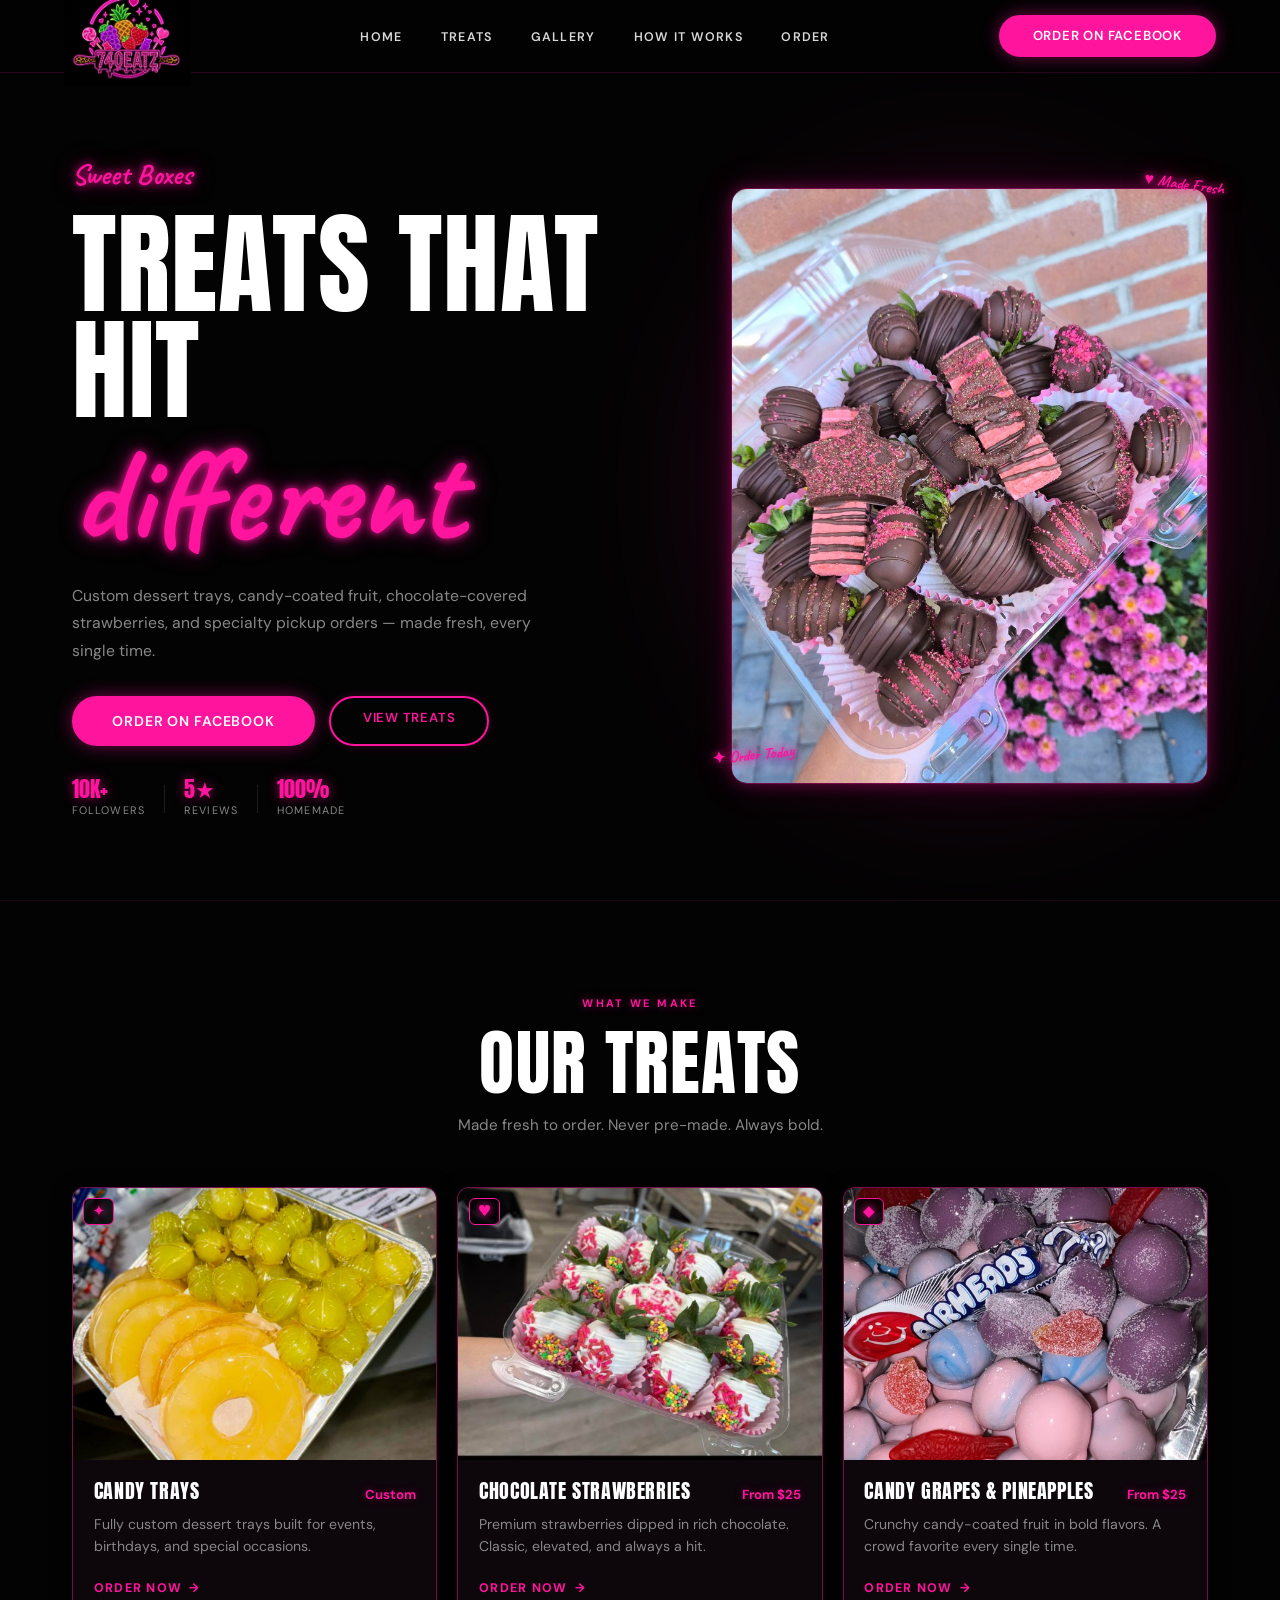
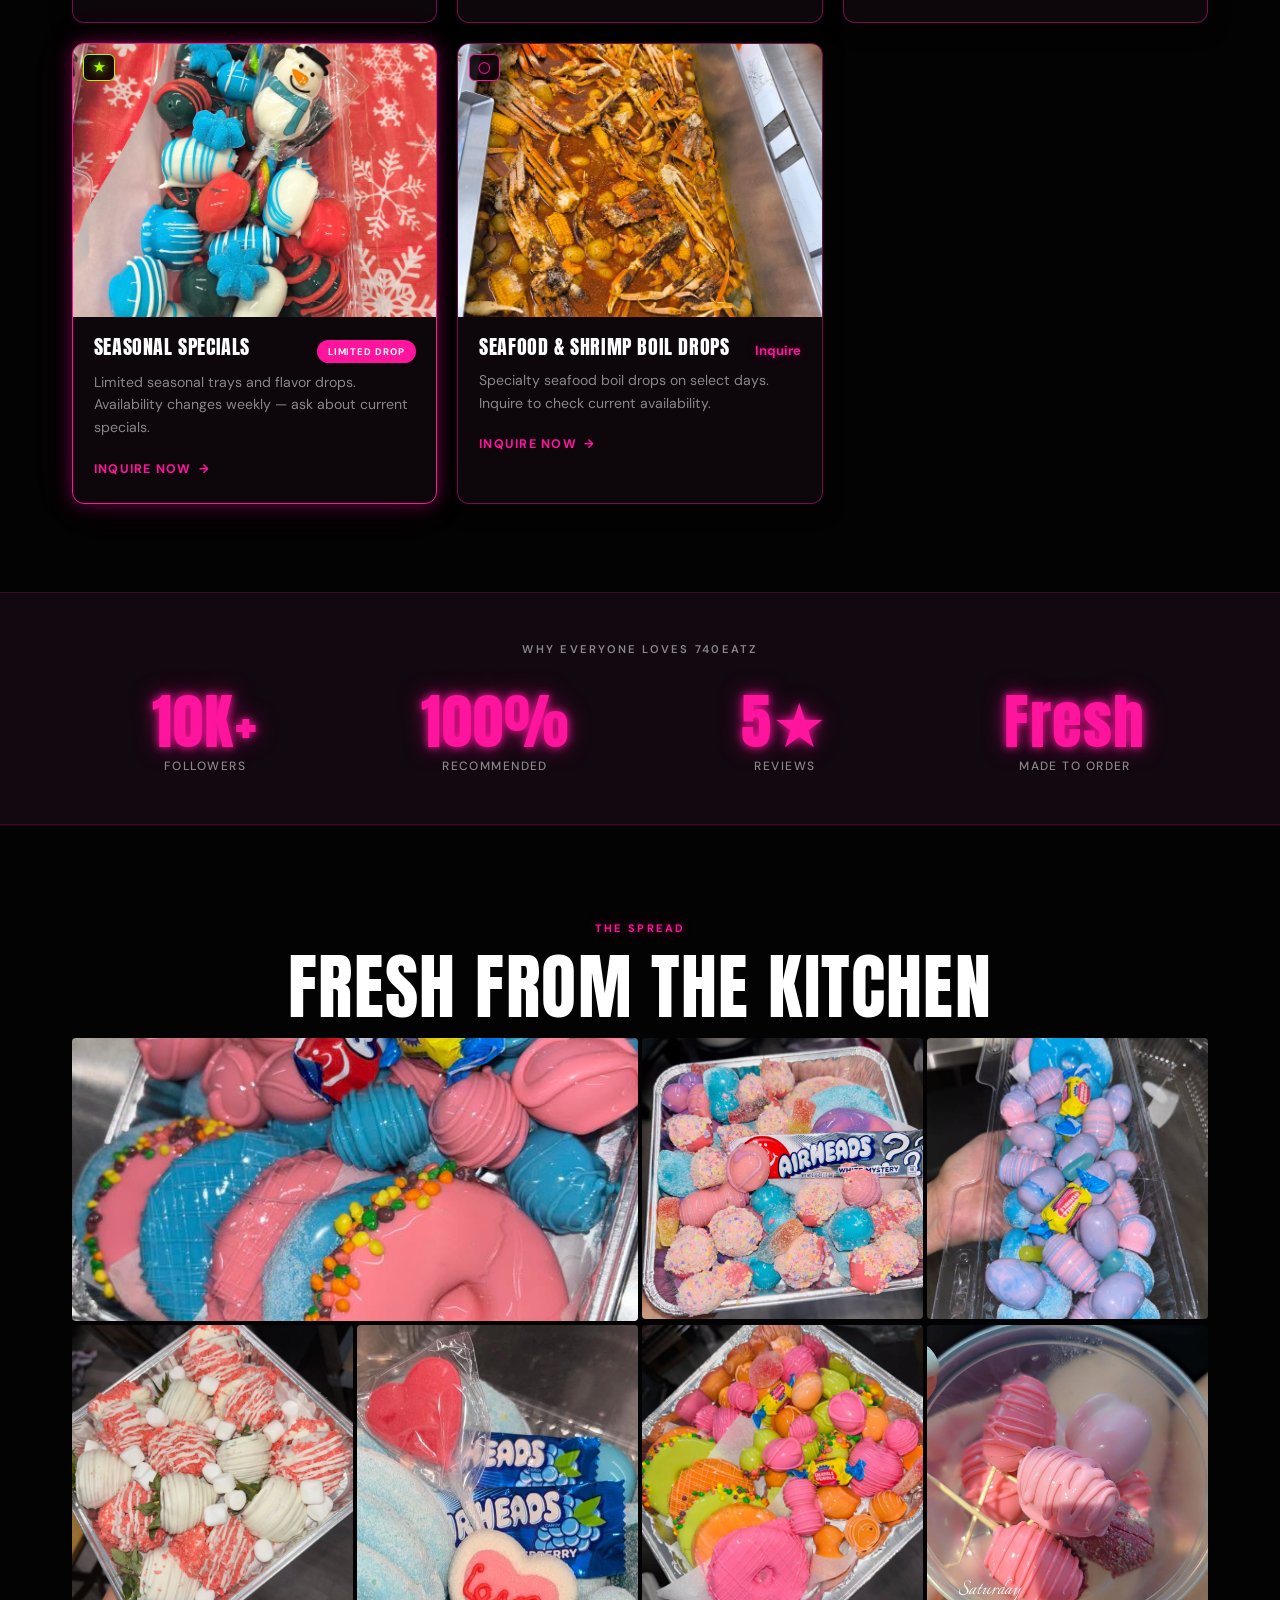
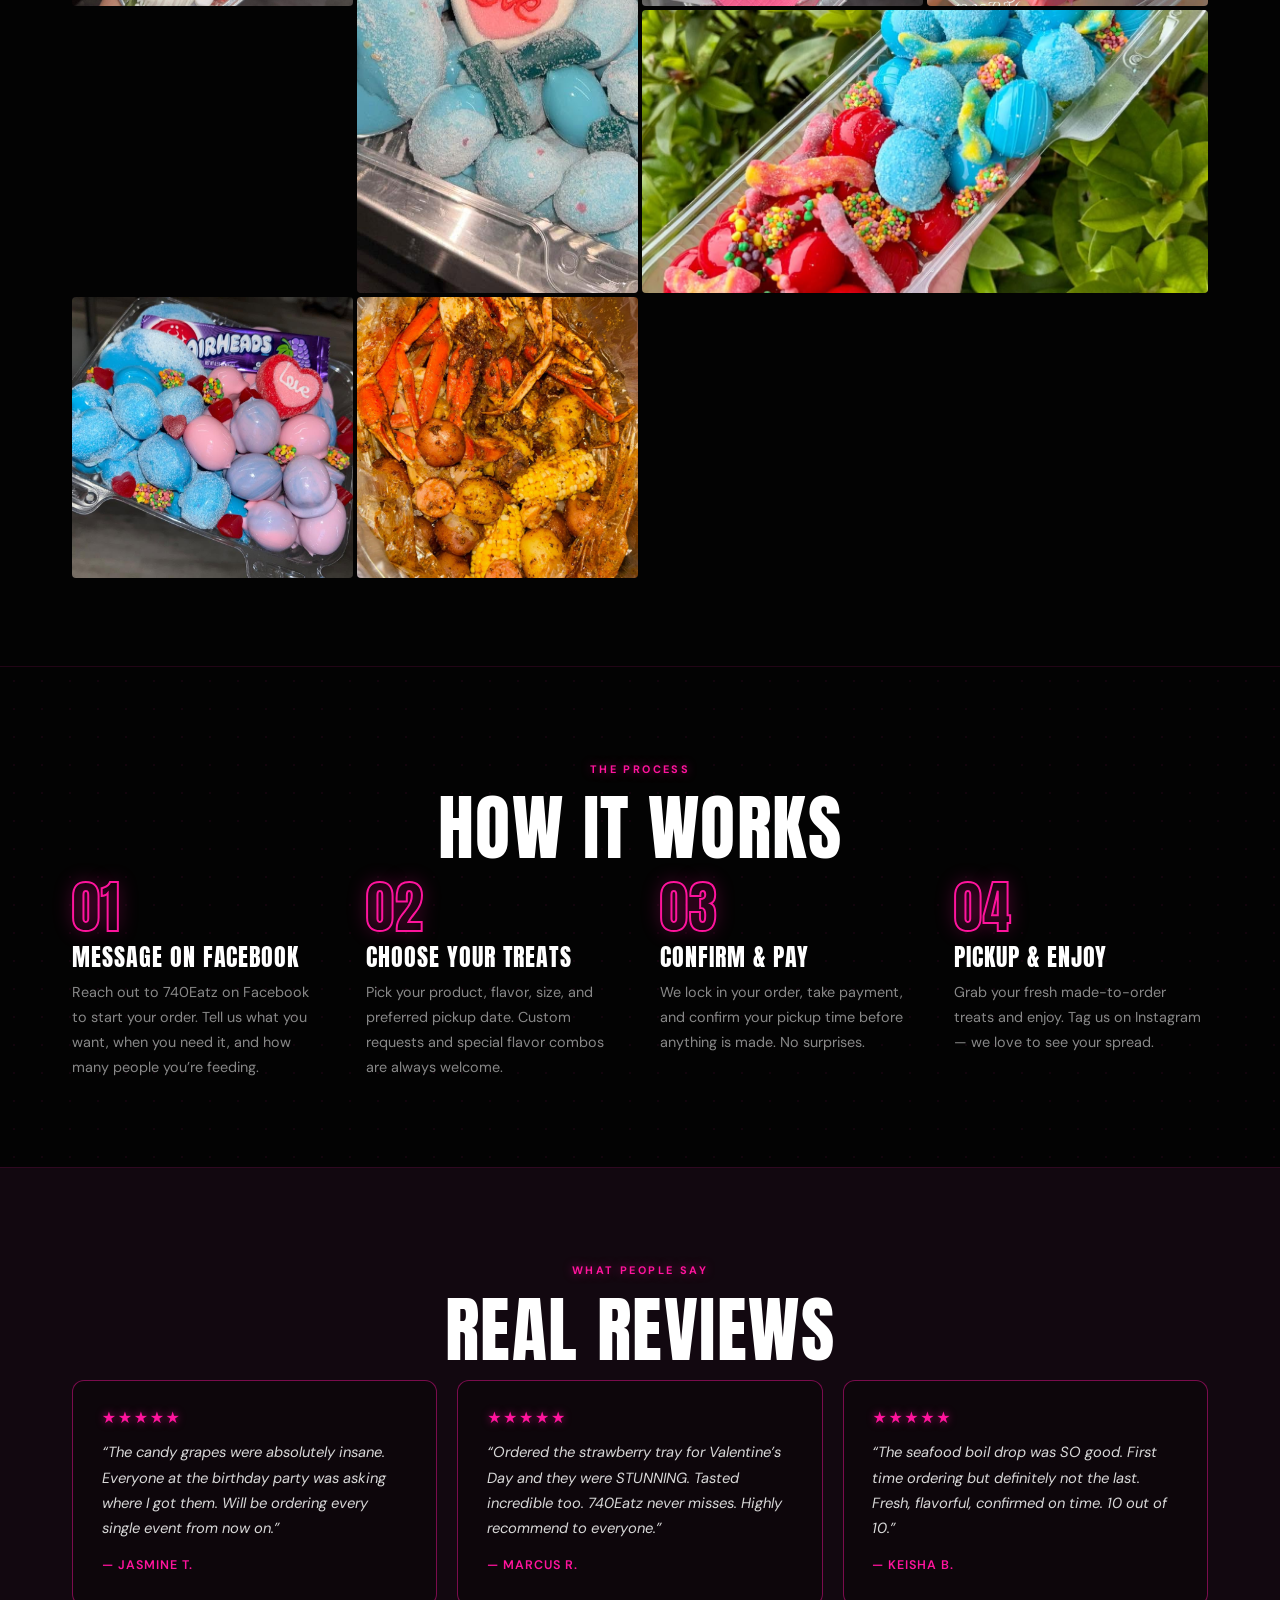
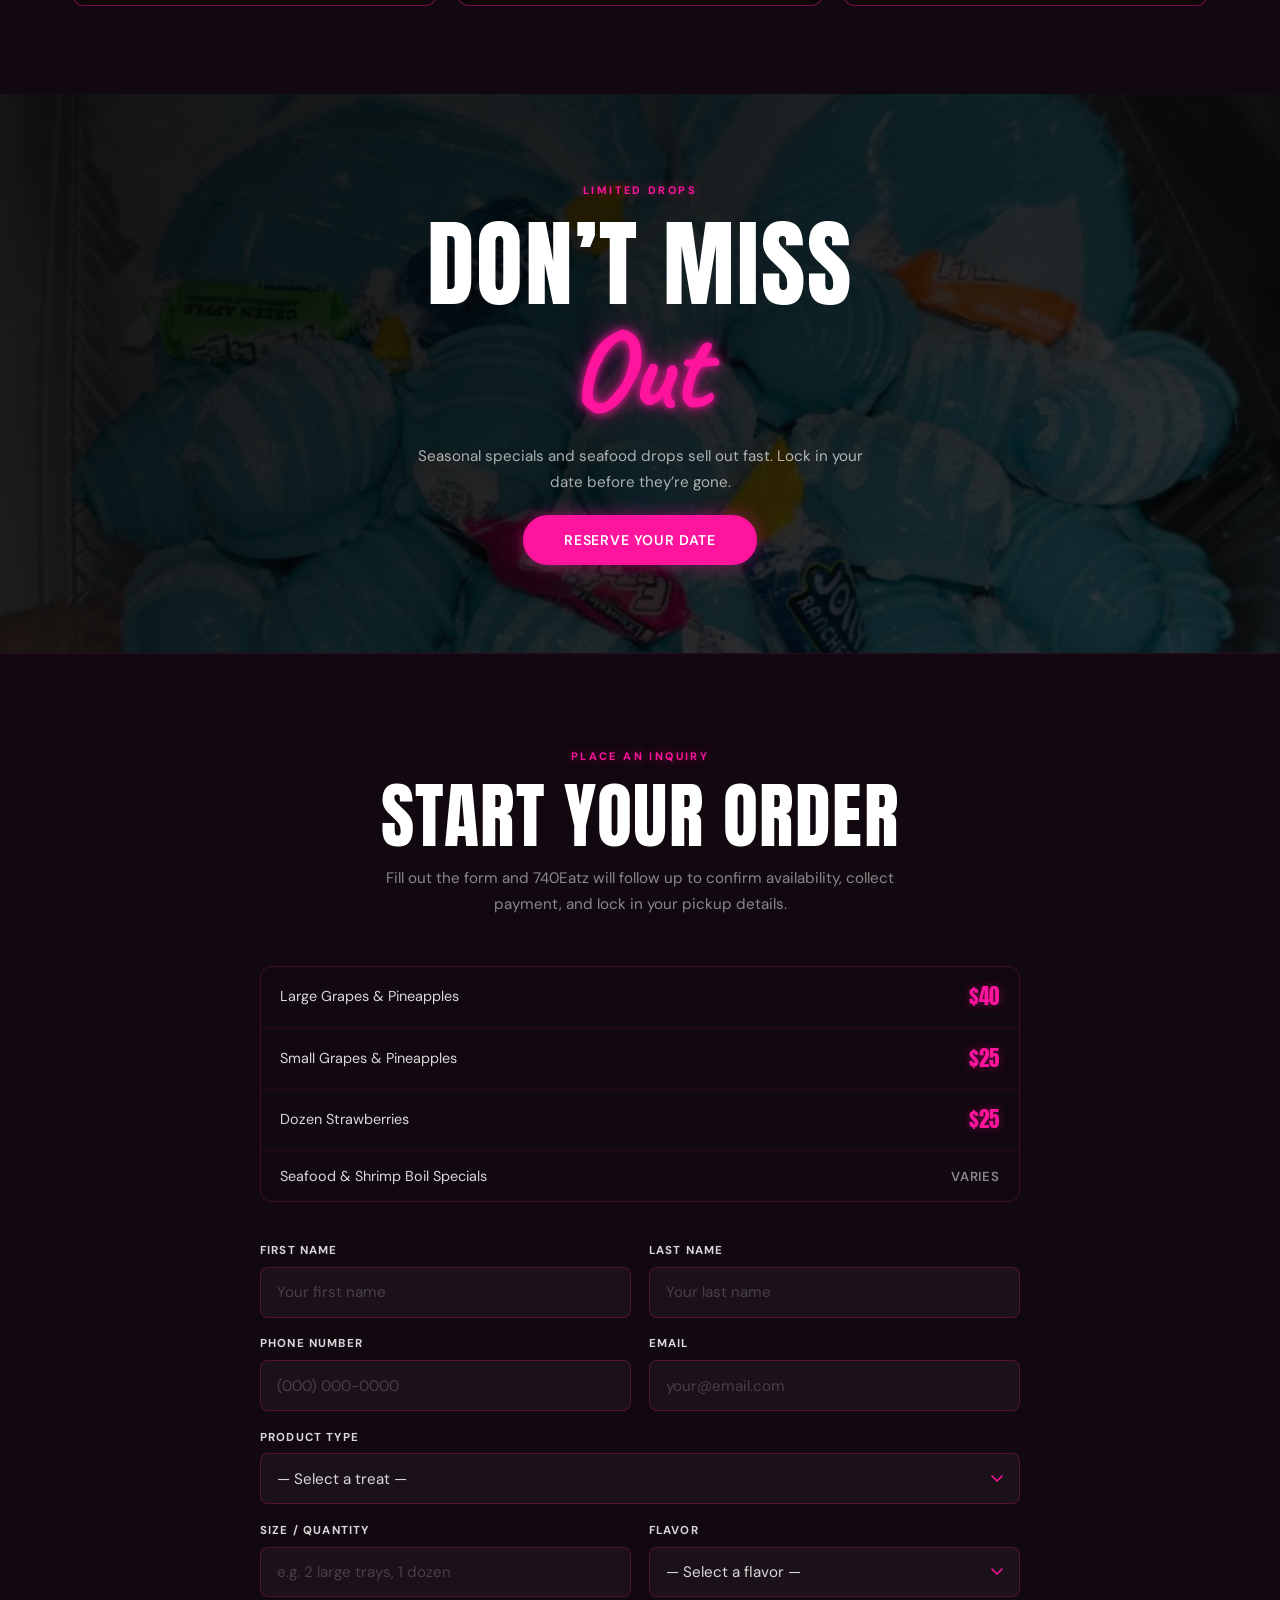
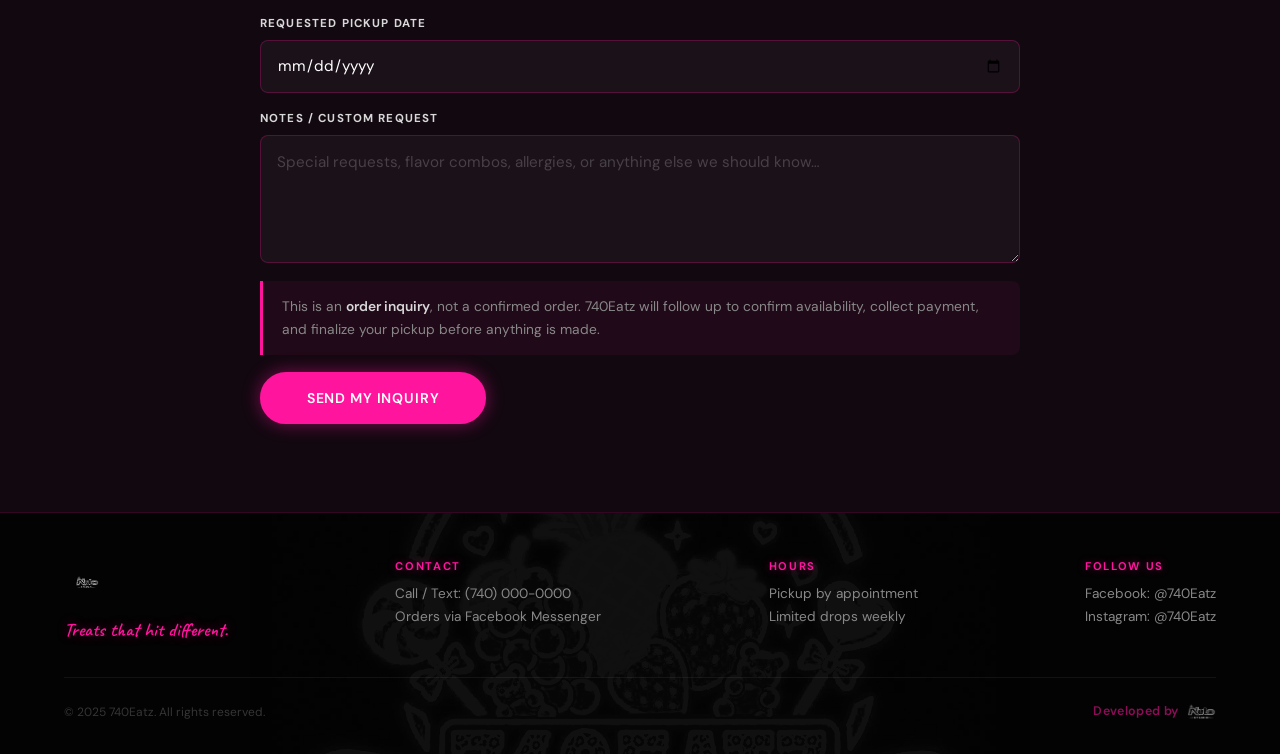
==== index.html @ 5966680d "Initial 740Eatz website build" ====
<!DOCTYPE html>

<html lang="en">

    <head>

        <meta charset="UTF-8">

        <meta
            name="viewport"
            content="width=device-width, initial-scale=1.0"
        >

        <meta
            name="description"
            content="740Eatz — Custom dessert trays, candy-coated fruit, chocolate-covered strawberries, and specialty pickup orders. Made fresh to order."
        >

        <title>740Eatz | Treats That Hit Different</title>

        <link rel="preconnect" href="https://fonts.googleapis.com">

        <link rel="preconnect" href="https://fonts.gstatic.com" crossorigin>

        <link
            href="https://fonts.googleapis.com/css2?family=Anton&family=DM+Sans:opsz,wght@9..40,300;9..40,400;9..40,500;9..40,600&family=Caveat:wght@600;700&display=swap"
            rel="stylesheet"
        >

        <link rel="stylesheet" href="css/styleIndex.css">

    </head>

    <body>

        <!-- ============================================================
             HEADER
        ============================================================ -->

        <header class="siteHeader" id="siteHeader">

            <div class="headerInner">

                <a class="logoLink" href="#home">

                    <img
                        class="headerLogo"
                        src="graphics/logos/digitalLogo.jpg"
                        alt="740Eatz"
                    >

                </a>

                <nav class="siteNav" id="siteNav" aria-label="Main navigation">

                    <ul class="navList">

                        <li class="navItem">

                            <a class="navLink" href="#home">Home</a>

                        </li>

                        <li class="navItem">

                            <a class="navLink" href="#treats">Treats</a>

                        </li>

                        <li class="navItem">

                            <a class="navLink" href="#gallery">Gallery</a>

                        </li>

                        <li class="navItem">

                            <a class="navLink" href="#howItWorks">How It Works</a>

                        </li>

                        <li class="navItem">

                            <a class="navLink" href="#order">Order</a>

                        </li>

                    </ul>

                </nav>

                <a
                    class="btnPrimary headerCta"
                    href="https://facebook.com/740Eatz"
                    target="_blank"
                    rel="noopener noreferrer"
                >

                    Order on Facebook

                </a>

                <button
                    class="burgerBtn"
                    id="burgerBtn"
                    type="button"
                    aria-label="Open navigation menu"
                    aria-expanded="false"
                    aria-controls="siteNav"
                >

                    <span class="burgerLine"></span>

                    <span class="burgerLine"></span>

                    <span class="burgerLine"></span>

                </button>

            </div>

        </header>


        <!-- ============================================================
             HERO SECTION
        ============================================================ -->

        <section class="heroSection" id="home">

            <div class="heroInner">

                <div class="heroContent">

                    <p class="heroEyebrow">

                        <span class="heroEyebrowScript">Sweet Boxes</span>

                    </p>

                    <h1 class="heroHeadline">

                        Treats That Hit

                        <span class="accentScript">different</span>

                    </h1>

                    <p class="heroSub">

                        Custom dessert trays, candy-coated fruit, chocolate-covered strawberries, and specialty pickup orders &mdash; made fresh, every single time.

                    </p>

                    <div class="heroCtas">

                        <a
                            class="btnPrimary btnLarge"
                            href="https://facebook.com/740Eatz"
                            target="_blank"
                            rel="noopener noreferrer"
                        >

                            Order on Facebook

                        </a>

                        <a class="btnOutline btnLarge" href="#treats">View Treats</a>

                    </div>

                    <div class="heroProof">

                        <div class="heroProofItem">

                            <span class="heroProofNum">10K+</span>

                            <span class="heroProofLabel">Followers</span>

                        </div>

                        <span class="heroProofDivider"></span>

                        <div class="heroProofItem">

                            <span class="heroProofNum">5&#9733;</span>

                            <span class="heroProofLabel">Reviews</span>

                        </div>

                        <span class="heroProofDivider"></span>

                        <div class="heroProofItem">

                            <span class="heroProofNum">100%</span>

                            <span class="heroProofLabel">Homemade</span>

                        </div>

                    </div>

                </div>

                <div class="heroVisual">

                    <div class="heroGlow"></div>

                    <div class="heroImgWrap">

                        <img
                            class="heroProductImg"
                            src="graphics/images/mainChocoFruit.jpg"
                            alt="740Eatz signature candy tray"
                        >

                    </div>

                    <span class="heroDecor heroDecorA" aria-hidden="true">&#9829; Made Fresh</span>

                    <span class="heroDecor heroDecorB" aria-hidden="true">&#10022; Order Today</span>

                </div>

            </div>

        </section>


        <!-- ============================================================
             FEATURED TREATS SECTION
        ============================================================ -->

        <section class="treatsSection" id="treats">

            <div class="sectionInner">

                <div class="sectionLabelWrap">

                    <span class="sectionLabel">What We Make</span>

                </div>

                <h2 class="sectionHeadline">Our Treats</h2>

                <p class="sectionSub">

                    Made fresh to order. Never pre-made. Always bold.

                </p>

                <div class="treatsGrid">

                    <div class="treatCard">

                        <div class="treatImgWrap">

                            <img
                                class="treatImg"
                                src="graphics/images/classicPlatter.jpg"
                                alt="Candy Trays"
                                loading="lazy"
                            >

                            <span class="treatIconBadge">&#10022;</span>

                        </div>

                        <div class="treatBody">

                            <div class="treatMeta">

                                <h3 class="treatName">Candy Trays</h3>

                                <span class="treatPrice">Custom</span>

                            </div>

                            <p class="treatDesc">Fully custom dessert trays built for events, birthdays, and special occasions.</p>

                            <a class="treatLink" href="#order">Order Now <span class="treatArrow">&#8594;</span></a>

                        </div>

                    </div>

                    <div class="treatCard">

                        <div class="treatImgWrap">

                            <img
                                class="treatImg"
                                src="graphics/images/chocoCoveredStrawberries.jpg"
                                alt="Chocolate Covered Strawberries"
                                loading="lazy"
                            >

                            <span class="treatIconBadge">&#9829;</span>

                        </div>

                        <div class="treatBody">

                            <div class="treatMeta">

                                <h3 class="treatName">Chocolate Strawberries</h3>

                                <span class="treatPrice">From $25</span>

                            </div>

                            <p class="treatDesc">Premium strawberries dipped in rich chocolate. Classic, elevated, and always a hit.</p>

                            <a class="treatLink" href="#order">Order Now <span class="treatArrow">&#8594;</span></a>

                        </div>

                    </div>

                    <div class="treatCard">

                        <div class="treatImgWrap">

                            <img
                                class="treatImg"
                                src="graphics/images/coatedCandy.jpg"
                                alt="Candy Grapes and Pineapples"
                                loading="lazy"
                            >

                            <span class="treatIconBadge">&#9670;</span>

                        </div>

                        <div class="treatBody">

                            <div class="treatMeta">

                                <h3 class="treatName">Candy Grapes &amp; Pineapples</h3>

                                <span class="treatPrice">From $25</span>

                            </div>

                            <p class="treatDesc">Crunchy candy-coated fruit in bold flavors. A crowd favorite every single time.</p>

                            <a class="treatLink" href="#order">Order Now <span class="treatArrow">&#8594;</span></a>

                        </div>

                    </div>

                    <div class="treatCard treatCardFeatured">

                        <div class="treatImgWrap">

                            <img
                                class="treatImg"
                                src="graphics/images/festiveBoat.jpg"
                                alt="Seasonal Specials"
                                loading="lazy"
                            >

                            <span class="treatIconBadge treatIconGreen">&#9733;</span>

                        </div>

                        <div class="treatBody">

                            <div class="treatMeta">

                                <h3 class="treatName">Seasonal Specials</h3>

                                <span class="treatPriceBadge">Limited Drop</span>

                            </div>

                            <p class="treatDesc">Limited seasonal trays and flavor drops. Availability changes weekly &mdash; ask about current specials.</p>

                            <a class="treatLink" href="#order">Inquire Now <span class="treatArrow">&#8594;</span></a>

                        </div>

                    </div>

                    <div class="treatCard">

                        <div class="treatImgWrap">

                            <img
                                class="treatImg"
                                src="graphics/images/seaFoodBoil.jpg"
                                alt="Seafood and Shrimp Boil Drops"
                                loading="lazy"
                            >

                            <span class="treatIconBadge">&#9675;</span>

                        </div>

                        <div class="treatBody">

                            <div class="treatMeta">

                                <h3 class="treatName">Seafood &amp; Shrimp Boil Drops</h3>

                                <span class="treatPrice">Inquire</span>

                            </div>

                            <p class="treatDesc">Specialty seafood boil drops on select days. Inquire to check current availability.</p>

                            <a class="treatLink" href="#order">Inquire Now <span class="treatArrow">&#8594;</span></a>

                        </div>

                    </div>

                </div>

            </div>

        </section>


        <!-- ============================================================
             STATS STRIP
        ============================================================ -->

        <section class="statsSection">

            <div class="sectionInner statsInner">

                <p class="statsEyebrow">Why everyone loves 740Eatz</p>

                <div class="statsGrid">

                    <div class="statItem">

                        <div class="statNum">10K+</div>

                        <div class="statLabel">Followers</div>

                    </div>

                    <div class="statItem">

                        <div class="statNum">100%</div>

                        <div class="statLabel">Recommended</div>

                    </div>

                    <div class="statItem">

                        <div class="statNum">5&#9733;</div>

                        <div class="statLabel">Reviews</div>

                    </div>

                    <div class="statItem">

                        <div class="statNum">Fresh</div>

                        <div class="statLabel">Made to Order</div>

                    </div>

                </div>

            </div>

        </section>


        <!-- ============================================================
             GALLERY SECTION
        ============================================================ -->

        <section class="gallerySection" id="gallery">

            <div class="sectionInner">

                <div class="sectionLabelWrap">

                    <span class="sectionLabel">The Spread</span>

                </div>

                <h2 class="sectionHeadline">Fresh From the Kitchen</h2>

                <div class="galleryGrid">

                    <div class="galleryItem galleryItemWide">

                        <img
                            class="galleryImg"
                            src="graphics/images/blue-pink-platter.jpg"
                            alt="Blue and pink specialty candy platter"
                            loading="lazy"
                        >

                    </div>

                    <div class="galleryItem">

                        <img
                            class="galleryImg"
                            src="graphics/images/sprinkledPlatter.jpg"
                            alt="Sprinkled candy platter"
                            loading="lazy"
                        >

                    </div>

                    <div class="galleryItem">

                        <img
                            class="galleryImg"
                            src="graphics/images/theBoat.jpg"
                            alt="Candy boat display"
                            loading="lazy"
                        >

                    </div>

                    <div class="galleryItem">

                        <img
                            class="galleryImg"
                            src="graphics/images/chocoCoveredFruit.jpg"
                            alt="Chocolate covered fruit"
                            loading="lazy"
                        >

                    </div>

                    <div class="galleryItem galleryItemTall">

                        <img
                            class="galleryImg"
                            src="graphics/images/fanFavPlatter-BlueRas.jpg"
                            alt="Fan favorite blue raspberry platter"
                            loading="lazy"
                        >

                    </div>

                    <div class="galleryItem">

                        <img
                            class="galleryImg"
                            src="graphics/images/platter2.jpg"
                            alt="Specialty candy platter"
                            loading="lazy"
                        >

                    </div>

                    <div class="galleryItem">

                        <img
                            class="galleryImg"
                            src="graphics/images/smallBatch.jpg"
                            alt="Small batch treats"
                            loading="lazy"
                        >

                    </div>

                    <div class="galleryItem galleryItemWide">

                        <img
                            class="galleryImg"
                            src="graphics/images/BluevsRedBoat.jpg"
                            alt="Blue and red flavor display"
                            loading="lazy"
                        >

                    </div>

                    <div class="galleryItem">

                        <img
                            class="galleryImg"
                            src="graphics/images/coatedCandy2.jpg"
                            alt="Coated candy treats"
                            loading="lazy"
                        >

                    </div>

                    <div class="galleryItem">

                        <img
                            class="galleryImg"
                            src="graphics/images/seaFoodBoil2.jpg"
                            alt="Seafood boil spread"
                            loading="lazy"
                        >

                    </div>

                </div>

            </div>

        </section>


        <!-- ============================================================
             HOW IT WORKS
        ============================================================ -->

        <section class="howSection" id="howItWorks">

            <div class="sectionInner">

                <div class="sectionLabelWrap">

                    <span class="sectionLabel">The Process</span>

                </div>

                <h2 class="sectionHeadline">How It Works</h2>

                <div class="howGrid">

                    <div class="howStep">

                        <div class="howNum">01</div>

                        <h3 class="howTitle">Message on Facebook</h3>

                        <p class="howDesc">

                            Reach out to 740Eatz on Facebook to start your order. Tell us what you want, when you need it, and how many people you&rsquo;re feeding.

                        </p>

                    </div>

                    <div class="howStep">

                        <div class="howNum">02</div>

                        <h3 class="howTitle">Choose Your Treats</h3>

                        <p class="howDesc">

                            Pick your product, flavor, size, and preferred pickup date. Custom requests and special flavor combos are always welcome.

                        </p>

                    </div>

                    <div class="howStep">

                        <div class="howNum">03</div>

                        <h3 class="howTitle">Confirm &amp; Pay</h3>

                        <p class="howDesc">

                            We lock in your order, take payment, and confirm your pickup time before anything is made. No surprises.

                        </p>

                    </div>

                    <div class="howStep">

                        <div class="howNum">04</div>

                        <h3 class="howTitle">Pickup &amp; Enjoy</h3>

                        <p class="howDesc">

                            Grab your fresh made-to-order treats and enjoy. Tag us on Instagram &mdash; we love to see your spread.

                        </p>

                    </div>

                </div>

            </div>

        </section>


        <!-- ============================================================
             REVIEWS
        ============================================================ -->

        <section class="reviewsSection" id="reviews">

            <div class="sectionInner">

                <div class="sectionLabelWrap">

                    <span class="sectionLabel">What People Say</span>

                </div>

                <h2 class="sectionHeadline">Real Reviews</h2>

                <div class="reviewsGrid">

                    <div class="reviewCard">

                        <div class="reviewStars">&#9733;&#9733;&#9733;&#9733;&#9733;</div>

                        <p class="reviewText">

                            &ldquo;The candy grapes were absolutely insane. Everyone at the birthday party was asking where I got them. Will be ordering every single event from now on.&rdquo;

                        </p>

                        <div class="reviewAuthor">&mdash; Jasmine T.</div>

                    </div>

                    <div class="reviewCard">

                        <div class="reviewStars">&#9733;&#9733;&#9733;&#9733;&#9733;</div>

                        <p class="reviewText">

                            &ldquo;Ordered the strawberry tray for Valentine&rsquo;s Day and they were STUNNING. Tasted incredible too. 740Eatz never misses. Highly recommend to everyone.&rdquo;

                        </p>

                        <div class="reviewAuthor">&mdash; Marcus R.</div>

                    </div>

                    <div class="reviewCard">

                        <div class="reviewStars">&#9733;&#9733;&#9733;&#9733;&#9733;</div>

                        <p class="reviewText">

                            &ldquo;The seafood boil drop was SO good. First time ordering but definitely not the last. Fresh, flavorful, confirmed on time. 10 out of 10.&rdquo;

                        </p>

                        <div class="reviewAuthor">&mdash; Keisha B.</div>

                    </div>

                </div>

            </div>

        </section>


        <!-- ============================================================
             SPECIALS CTA BANNER
        ============================================================ -->

        <section class="specialsSection" id="specials">

            <div class="specialsBg" aria-hidden="true">

                <img
                    class="specialsBgImg"
                    src="graphics/images/fanFav-BlueRas.jpg"
                    alt=""
                    loading="lazy"
                >

                <div class="specialsOverlay"></div>

            </div>

            <div class="sectionInner specialsInner">

                <span class="specialsEyebrow">Limited Drops</span>

                <h2 class="specialsHeadline">

                    Don&rsquo;t Miss

                    <span class="accentScript">Out</span>

                </h2>

                <p class="specialsText">

                    Seasonal specials and seafood drops sell out fast. Lock in your date before they&rsquo;re gone.

                </p>

                <a class="btnPrimary btnLarge" href="#order">Reserve Your Date</a>

            </div>

        </section>


        <!-- ============================================================
             ORDER INQUIRY FORM
        ============================================================ -->

        <section class="orderSection" id="order">

            <div class="sectionInner">

                <div class="sectionLabelWrap">

                    <span class="sectionLabel">Place an Inquiry</span>

                </div>

                <h2 class="sectionHeadline">Start Your Order</h2>

                <p class="sectionSub">

                    Fill out the form and 740Eatz will follow up to confirm availability, collect payment, and lock in your pickup details.

                </p>

                <div class="orderPricing">

                    <div class="orderPricingItem">

                        <span class="orderPricingName">Large Grapes &amp; Pineapples</span>

                        <span class="orderPricingAmount">$40</span>

                    </div>

                    <div class="orderPricingItem">

                        <span class="orderPricingName">Small Grapes &amp; Pineapples</span>

                        <span class="orderPricingAmount">$25</span>

                    </div>

                    <div class="orderPricingItem">

                        <span class="orderPricingName">Dozen Strawberries</span>

                        <span class="orderPricingAmount">$25</span>

                    </div>

                    <div class="orderPricingItem">

                        <span class="orderPricingName">Seafood &amp; Shrimp Boil Specials</span>

                        <span class="orderPricingAmount orderPricingVaries">Varies</span>

                    </div>

                </div>

                <form class="orderForm" id="orderForm" novalidate>

                    <div class="formRow">

                        <div class="formGroup">

                            <label class="formLabel" for="firstName">First Name</label>

                            <input
                                class="formInput"
                                type="text"
                                id="firstName"
                                name="firstName"
                                placeholder="Your first name"
                                autocomplete="given-name"
                                required
                            >

                        </div>

                        <div class="formGroup">

                            <label class="formLabel" for="lastName">Last Name</label>

                            <input
                                class="formInput"
                                type="text"
                                id="lastName"
                                name="lastName"
                                placeholder="Your last name"
                                autocomplete="family-name"
                                required
                            >

                        </div>

                    </div>

                    <div class="formRow">

                        <div class="formGroup">

                            <label class="formLabel" for="phoneNumber">Phone Number</label>

                            <input
                                class="formInput"
                                type="tel"
                                id="phoneNumber"
                                name="phoneNumber"
                                placeholder="(000) 000-0000"
                                autocomplete="tel"
                                required
                            >

                        </div>

                        <div class="formGroup">

                            <label class="formLabel" for="email">Email</label>

                            <input
                                class="formInput"
                                type="email"
                                id="email"
                                name="email"
                                placeholder="your@email.com"
                                autocomplete="email"
                                required
                            >

                        </div>

                    </div>

                    <div class="formGroup">

                        <label class="formLabel" for="productType">Product Type</label>

                        <select
                            class="formSelect"
                            id="productType"
                            name="productType"
                            required
                        >

                            <option value="">&#8212; Select a treat &#8212;</option>

                            <option value="largeGrapesPineapples">Large Grapes &amp; Pineapples &#8212; $40</option>

                            <option value="smallGrapesPineapples">Small Grapes &amp; Pineapples &#8212; $25</option>

                            <option value="dozenStrawberries">Dozen Strawberries &#8212; $25</option>

                            <option value="seafoodBoil">Seafood / Shrimp Boil Special</option>

                            <option value="customTray">Custom Tray / Other</option>

                        </select>

                    </div>

                    <div class="formRow">

                        <div class="formGroup">

                            <label class="formLabel" for="sizeQuantity">Size / Quantity</label>

                            <input
                                class="formInput"
                                type="text"
                                id="sizeQuantity"
                                name="sizeQuantity"
                                placeholder="e.g. 2 large trays, 1 dozen"
                            >

                        </div>

                        <div class="formGroup">

                            <label class="formLabel" for="flavorSelect">Flavor</label>

                            <select
                                class="formSelect"
                                id="flavorSelect"
                                name="flavor"
                            >

                                <option value="">&#8212; Select a flavor &#8212;</option>

                                <option value="strawberry">Strawberry</option>

                                <option value="blueRaspberry">Blue Raspberry</option>

                                <option value="greenApple">Green Apple</option>

                                <option value="watermelon">Watermelon</option>

                                <option value="pineapple">Pineapple</option>

                                <option value="cottonCandy">Cotton Candy</option>

                                <option value="mixed">Mixed Flavor</option>

                            </select>

                        </div>

                    </div>

                    <div class="formGroup">

                        <label class="formLabel" for="pickupDate">Requested Pickup Date</label>

                        <input
                            class="formInput"
                            type="date"
                            id="pickupDate"
                            name="pickupDate"
                        >

                    </div>

                    <div class="formGroup">

                        <label class="formLabel" for="notes">Notes / Custom Request</label>

                        <textarea
                            class="formTextarea"
                            id="notes"
                            name="notes"
                            placeholder="Special requests, flavor combos, allergies, or anything else we should know&#8230;"
                            rows="4"
                        ></textarea>

                    </div>

                    <div class="formDisclaimer">

                        <p>

                            This is an <strong>order inquiry</strong>, not a confirmed order. 740Eatz will follow up to confirm availability, collect payment, and finalize your pickup before anything is made.

                        </p>

                    </div>

                    <button
                        class="btnPrimary btnLarge formSubmitBtn"
                        type="submit"
                        id="formSubmitBtn"
                    >

                        Send My Inquiry

                    </button>

                    <div
                        class="formFeedback"
                        id="formFeedback"
                        role="status"
                        aria-live="polite"
                    ></div>

                </form>

            </div>

        </section>


        <!-- ============================================================
             FOOTER
        ============================================================ -->

        <footer class="siteFooter" id="footer">

            <div class="footerWatermark" aria-hidden="true">

                <img
                    class="footerWatermarkImg"
                    src="graphics/logos/digitalLogo.jpg"
                    alt=""
                >

            </div>

            <div class="footerInner">

                <div class="footerTop">

                    <div class="footerBrand">

                        <img
                            class="footerLogo"
                            src="graphics/logos/MasterLogo.png"
                            alt="740Eatz"
                        >

                        <p class="footerTagline">Treats that hit different.</p>

                    </div>

                    <div class="footerInfo">

                        <h4 class="footerHeading">Contact</h4>

                        <p class="footerText">Call &sol; Text: (740) 000-0000</p>

                        <p class="footerText">Orders via Facebook Messenger</p>

                    </div>

                    <div class="footerInfo">

                        <h4 class="footerHeading">Hours</h4>

                        <p class="footerText">Pickup by appointment</p>

                        <p class="footerText">Limited drops weekly</p>

                    </div>

                    <div class="footerInfo">

                        <h4 class="footerHeading">Follow Us</h4>

                        <p class="footerText">Facebook: @740Eatz</p>

                        <p class="footerText">Instagram: @740Eatz</p>

                    </div>

                </div>

                <div class="footerBottom">

                    <p class="footerCopyright">&copy; 2025 740Eatz. All rights reserved.</p>

                    <a
                        class="footerDevCredit"
                        href="https://nulostudio.com"
                        target="_blank"
                        rel="noopener noreferrer"
                    >

                        Developed by

                        <img
                            class="footerDevLogo"
                            src="graphics/logos/TPNulo_StudioLogo.png"
                            alt="Nulo Studio"
                        >

                    </a>

                </div>

            </div>

        </footer>

        <script src="js/indexJS.js"></script>

    </body>

</html>
---- css/styleIndex.css ----
/* ============================================================
   VARIABLES
============================================================ */

:root
{

    --clrBlack:     #030303;

    --clrPanel:     #0d060b;

    --clrPanelAlt:  #120810;

    --clrHotPink:   #ff149d;

    --clrPinkGlow:  rgba(255, 20, 157, 0.65);

    --clrNeonGreen: #a6ff00;

    --clrWhite:     #ffffff;

    --clrSoftText:  #d8d8d8;

    --clrMuted:     #888;

    --clrBorderPink: rgba(255, 20, 157, 0.45);

    --glowText:     0 0 8px var(--clrHotPink), 0 0 22px rgba(255, 20, 157, 0.55);

    --glowBox:      0 0 16px rgba(255, 20, 157, 0.35), 0 0 40px rgba(255, 20, 157, 0.12);

    --fontCondensed: 'Anton', 'Arial Narrow', sans-serif;

    --fontSans:      'DM Sans', system-ui, sans-serif;

    --fontScript:    'Caveat', cursive;

    --maxWidth:      1200px;

    --sectionPad:    4rem;

    --headerH:       64px;

    --radiusCard:    12px;

    --radiusPill:    50px;

}


/* ============================================================
   RESET
============================================================ */

*,
*::before,
*::after
{

    box-sizing: border-box;

    margin: 0;

    padding: 0;

}

html
{

    scroll-behavior: smooth;

    scroll-padding-top: var(--headerH);

    -webkit-text-size-adjust: 100%;

}

body
{

    font-family: var(--fontSans);

    font-size: 1rem;

    line-height: 1.6;

    color: var(--clrSoftText);

    background-color: var(--clrBlack);

    overflow-x: hidden;

}

img
{

    display: block;

    max-width: 100%;

    height: auto;

}

ul
{

    list-style: none;

}

a
{

    color: inherit;

    text-decoration: none;

}

button
{

    font-family: inherit;

    cursor: pointer;

}


/* ============================================================
   TYPOGRAPHY
============================================================ */

h1,
h2,
h3,
h4
{

    font-family: var(--fontCondensed);

    font-weight: 400;

    line-height: 1;

    text-transform: uppercase;

    letter-spacing: 0.02em;

    color: var(--clrWhite);

}


/* ── Neon Script Accent ── */

.accentScript
{

    font-family: var(--fontScript);

    font-size: 1.2em;

    font-weight: 700;

    color: var(--clrHotPink);

    text-transform: none;

    letter-spacing: 0;

    display: block;

    line-height: 0.95;

    margin-top: 0.05em;

    text-shadow: var(--glowText);

}


/* ============================================================
   BUTTONS
============================================================ */

/* ── Primary (hot pink) ── */

.btnPrimary
{

    display: inline-block;

    background-color: var(--clrHotPink);

    color: var(--clrWhite);

    padding: 0.8rem 2rem;

    border-radius: var(--radiusPill);

    font-family: var(--fontSans);

    font-size: 0.82rem;

    font-weight: 600;

    letter-spacing: 0.06em;

    text-transform: uppercase;

    text-decoration: none;

    border: 2px solid var(--clrHotPink);

    box-shadow: 0 0 18px rgba(255, 20, 157, 0.45);

    transition:
        background-color 0.2s ease,
        box-shadow 0.2s ease,
        transform 0.15s ease;

    white-space: nowrap;

    line-height: 1;

    cursor: pointer;

}

.btnPrimary:hover
{

    background-color: #e0008a;

    border-color: #e0008a;

    box-shadow: 0 0 28px rgba(255, 20, 157, 0.7);

    transform: translateY(-2px);

}

/* ── Large Button ── */

.btnLarge
{

    padding: 1rem 2.4rem;

    font-size: 0.88rem;

}

/* ── Outline (transparent, pink border) ── */

.btnOutline
{

    display: inline-block;

    background-color: transparent;

    color: var(--clrHotPink);

    padding: 0.8rem 2rem;

    border-radius: var(--radiusPill);

    font-family: var(--fontSans);

    font-size: 0.82rem;

    font-weight: 600;

    letter-spacing: 0.06em;

    text-transform: uppercase;

    text-decoration: none;

    border: 2px solid var(--clrHotPink);

    box-shadow: 0 0 10px rgba(255, 20, 157, 0.2);

    transition:
        background-color 0.2s ease,
        box-shadow 0.2s ease,
        transform 0.15s ease;

    white-space: nowrap;

    line-height: 1;

}

.btnOutline:hover
{

    background-color: rgba(255, 20, 157, 0.1);

    box-shadow: 0 0 20px rgba(255, 20, 157, 0.4);

    transform: translateY(-2px);

}


/* ============================================================
   SECTION SHARED STYLES
============================================================ */

.sectionInner
{

    max-width: var(--maxWidth);

    margin: 0 auto;

    padding: var(--sectionPad) 1.5rem;

}

.sectionLabelWrap
{

    text-align: center;

    margin-bottom: 0.75rem;

}

.sectionLabel
{

    display: inline-block;

    font-family: var(--fontSans);

    font-size: 0.68rem;

    font-weight: 700;

    text-transform: uppercase;

    letter-spacing: 0.22em;

    color: var(--clrHotPink);

    text-shadow: 0 0 10px rgba(255, 20, 157, 0.5);

}

.sectionHeadline
{

    font-family: var(--fontCondensed);

    font-size: clamp(2.2rem, 7vw, 4.5rem);

    font-weight: 400;

    color: var(--clrWhite);

    text-align: center;

    text-transform: uppercase;

    letter-spacing: 0.02em;

    line-height: 1;

    margin-bottom: 0.9rem;

}

.sectionSub
{

    font-size: 0.95rem;

    color: var(--clrMuted);

    text-align: center;

    max-width: 520px;

    margin: 0 auto 3rem;

    line-height: 1.7;

}


/* ============================================================
   HEADER
============================================================ */

.siteHeader
{

    position: fixed;

    top: 0;

    left: 0;

    right: 0;

    z-index: 100;

    background-color: rgba(3, 3, 3, 0.94);

    backdrop-filter: blur(12px);

    -webkit-backdrop-filter: blur(12px);

    border-bottom: 1px solid rgba(255, 20, 157, 0.15);

    transition: border-color 0.3s ease;

}

.siteHeader.scrolled
{

    border-bottom-color: rgba(255, 20, 157, 0.3);

    box-shadow: 0 2px 24px rgba(255, 20, 157, 0.08);

}

.headerInner
{

    display: flex;

    align-items: center;

    justify-content: space-between;

    max-width: var(--maxWidth);

    margin: 0 auto;

    padding: 0 1.5rem;

    height: var(--headerH);

    gap: 1rem;

}

.logoLink
{

    flex-shrink: 0;

    display: flex;

    align-items: center;

}

.headerLogo
{

    height: 100px;

    width: auto;

}

.headerCta
{

    display: none;

    flex-shrink: 0;

}


/* ============================================================
   NAVIGATION
============================================================ */

.siteNav
{

    visibility: hidden;

    opacity: 0;

    position: fixed;

    inset: 0;

    background-color: rgba(3, 3, 3, 0.97);

    z-index: 90;

    display: flex;

    flex-direction: column;

    align-items: center;

    justify-content: center;

    padding: calc(var(--headerH) + 2rem) 2rem 2rem;

    transition:
        opacity 0.28s ease,
        visibility 0.28s ease;

}

.siteHeader.navOpen .siteNav
{

    visibility: visible;

    opacity: 1;

}

.navList
{

    display: flex;

    flex-direction: column;

    align-items: center;

    gap: 1.8rem;

    padding: 0;

}

.navItem
{

    list-style: none;

}

.navLink
{

    font-family: var(--fontCondensed);

    font-size: 2.4rem;

    font-weight: 400;

    color: var(--clrWhite);

    text-decoration: none;

    text-transform: uppercase;

    letter-spacing: 0.04em;

    transition: color 0.2s ease, text-shadow 0.2s ease;

    position: relative;

}

.navLink::after
{

    content: '';

    position: absolute;

    bottom: -4px;

    left: 0;

    width: 0;

    height: 2px;

    background: var(--clrHotPink);

    box-shadow: 0 0 8px var(--clrHotPink);

    transition: width 0.25s ease;

}

.navLink:hover
{

    color: var(--clrHotPink);

    text-shadow: var(--glowText);

}

.navLink:hover::after
{

    width: 100%;

}

/* ── Burger Button ── */

.burgerBtn
{

    display: flex;

    flex-direction: column;

    align-items: center;

    justify-content: center;

    gap: 5px;

    width: 44px;

    height: 44px;

    background: none;

    border: none;

    cursor: pointer;

    padding: 0;

    flex-shrink: 0;

    z-index: 110;

    position: relative;

}

.burgerLine
{

    display: block;

    width: 24px;

    height: 2px;

    background-color: var(--clrWhite);

    border-radius: 2px;

    transition: transform 0.3s ease, opacity 0.3s ease;

    transform-origin: center;

}

.siteHeader.navOpen .burgerLine:nth-child(1)
{

    transform: translateY(7px) rotate(45deg);

}

.siteHeader.navOpen .burgerLine:nth-child(2)
{

    opacity: 0;

    transform: scaleX(0);

}

.siteHeader.navOpen .burgerLine:nth-child(3)
{

    transform: translateY(-7px) rotate(-45deg);

}


/* ============================================================
   HERO SECTION
============================================================ */

.heroSection
{

    position: relative;

    min-height: 100vh;

    min-height: 100svh;

    background-color: var(--clrBlack);

    display: flex;

    align-items: center;

    padding-top: var(--headerH);

    overflow: hidden;

}

.heroInner
{

    width: 100%;

    max-width: var(--maxWidth);

    margin: 0 auto;

    padding: 3.5rem 1.5rem;

    display: flex;

    flex-direction: column;

    gap: 3rem;

}

/* ── Hero Content (Left) ── */

.heroContent
{

    flex: none;

}

.heroEyebrow
{

    margin-bottom: 0.75rem;

}

.heroEyebrowScript
{

    font-family: var(--fontScript);

    font-size: 1.8rem;

    font-weight: 700;

    color: var(--clrHotPink);

    text-shadow: var(--glowText);

}

.heroHeadline
{

    font-family: var(--fontCondensed);

    font-size: clamp(3.2rem, 12vw, 7rem);

    font-weight: 400;

    color: var(--clrWhite);

    text-transform: uppercase;

    letter-spacing: 0.01em;

    line-height: 0.95;

    margin-bottom: 1.5rem;

}

.heroSub
{

    font-size: 0.98rem;

    color: var(--clrMuted);

    line-height: 1.75;

    max-width: 480px;

    margin-bottom: 2rem;

}

.heroCtas
{

    display: flex;

    flex-wrap: wrap;

    gap: 0.85rem;

    margin-bottom: 2rem;

}

/* ── Social Proof Row ── */

.heroProof
{

    display: flex;

    align-items: center;

    gap: 1.2rem;

    flex-wrap: wrap;

}

.heroProofItem
{

    display: flex;

    flex-direction: column;

    gap: 0.1rem;

}

.heroProofNum
{

    font-family: var(--fontCondensed);

    font-size: 1.4rem;

    font-weight: 400;

    color: var(--clrHotPink);

    text-shadow: 0 0 12px rgba(255, 20, 157, 0.6);

    line-height: 1;

}

.heroProofLabel
{

    font-size: 0.68rem;

    color: var(--clrMuted);

    text-transform: uppercase;

    letter-spacing: 0.1em;

}

.heroProofDivider
{

    display: block;

    width: 1px;

    height: 28px;

    background-color: rgba(255, 255, 255, 0.1);

}

/* ── Hero Visual (Right) ── */

.heroVisual
{

    position: relative;

    width: 100%;

    max-width: 480px;

    margin: 0 auto;

}

/* Pink glow orb behind product image */

.heroGlow
{

    position: absolute;

    top: 50%;

    left: 50%;

    transform: translate(-50%, -50%);

    width: 85%;

    height: 85%;

    background: var(--clrHotPink);

    border-radius: 50%;

    filter: blur(90px);

    opacity: 0.25;

    pointer-events: none;

    z-index: 0;

}

.heroImgWrap
{

    position: relative;

    z-index: 1;

    border-radius: var(--radiusCard);

    overflow: hidden;

    aspect-ratio: 4 / 3;

    border: 1px solid var(--clrBorderPink);

    box-shadow: var(--glowBox);

}

.heroProductImg
{

    width: 100%;

    height: 100%;

    object-fit: cover;

    object-position: center;

}

/* ── Neon Decorative Labels ── */

.heroDecor
{

    display: none;

    position: absolute;

    font-family: var(--fontScript);

    font-size: 1rem;

    font-weight: 700;

    color: var(--clrHotPink);

    text-shadow: var(--glowText);

    pointer-events: none;

    z-index: 2;

    white-space: nowrap;

}

.heroDecorA
{

    top: -1rem;

    right: -1rem;

    transform: rotate(8deg);

}

.heroDecorB
{

    bottom: 1rem;

    left: -1.2rem;

    transform: rotate(-6deg);

}


/* ============================================================
   TREATS SECTION
============================================================ */

.treatsSection
{

    background-color: var(--clrBlack);

    border-top: 1px solid rgba(255, 20, 157, 0.1);

}

.treatsGrid
{

    display: grid;

    grid-template-columns: 1fr;

    gap: 1.25rem;

}

/* ── Treat Card ── */

.treatCard
{

    background-color: var(--clrPanel);

    border-radius: var(--radiusCard);

    overflow: hidden;

    border: 1px solid var(--clrBorderPink);

    box-shadow: 0 4px 20px rgba(0, 0, 0, 0.5);

    transition:
        transform 0.25s ease,
        box-shadow 0.25s ease,
        border-color 0.25s ease;

}

.treatCard:hover
{

    transform: translateY(-4px);

    border-color: var(--clrHotPink);

    box-shadow: var(--glowBox), 0 8px 32px rgba(0, 0, 0, 0.7);

}

.treatCardFeatured
{

    border-color: var(--clrHotPink);

    box-shadow: var(--glowBox), 0 4px 20px rgba(0, 0, 0, 0.5);

}

/* ── Treat Image ── */

.treatImgWrap
{

    position: relative;

    aspect-ratio: 4 / 3;

    overflow: hidden;

    background-color: #080508;

}

.treatImg
{

    width: 100%;

    height: 100%;

    object-fit: cover;

    object-position: center;

    transition: transform 0.4s ease;

}

.treatCard:hover .treatImg
{

    transform: scale(1.06);

}

/* ── Icon Badge ── */

.treatIconBadge
{

    position: absolute;

    top: 0.65rem;

    left: 0.65rem;

    background-color: rgba(3, 3, 3, 0.88);

    border: 1px solid var(--clrHotPink);

    border-radius: 6px;

    padding: 0.3rem 0.5rem;

    font-size: 0.95rem;

    color: var(--clrHotPink);

    text-shadow: 0 0 8px var(--clrHotPink);

    z-index: 1;

    line-height: 1;

}

.treatIconGreen
{

    border-color: var(--clrNeonGreen);

    color: var(--clrNeonGreen);

    text-shadow: 0 0 8px var(--clrNeonGreen);

}

/* ── Treat Body ── */

.treatBody
{

    padding: 1.2rem 1.3rem 1.4rem;

}

.treatMeta
{

    display: flex;

    align-items: baseline;

    justify-content: space-between;

    gap: 0.75rem;

    margin-bottom: 0.5rem;

}

.treatName
{

    font-family: var(--fontCondensed);

    font-size: 1.25rem;

    font-weight: 400;

    color: var(--clrWhite);

    text-transform: uppercase;

    letter-spacing: 0.03em;

    line-height: 1.1;

}

.treatPrice
{

    font-family: var(--fontSans);

    font-size: 0.82rem;

    font-weight: 700;

    color: var(--clrHotPink);

    text-shadow: 0 0 8px rgba(255, 20, 157, 0.4);

    white-space: nowrap;

    flex-shrink: 0;

}

.treatPriceBadge
{

    display: inline-block;

    background-color: var(--clrHotPink);

    color: var(--clrWhite);

    font-family: var(--fontSans);

    font-size: 0.6rem;

    font-weight: 700;

    text-transform: uppercase;

    letter-spacing: 0.1em;

    padding: 0.22rem 0.65rem;

    border-radius: var(--radiusPill);

    white-space: nowrap;

    flex-shrink: 0;

}

.treatDesc
{

    font-size: 0.88rem;

    color: var(--clrMuted);

    line-height: 1.62;

    margin-bottom: 1rem;

}

.treatLink
{

    display: inline-flex;

    align-items: center;

    gap: 0.45rem;

    font-family: var(--fontSans);

    font-size: 0.78rem;

    font-weight: 700;

    text-transform: uppercase;

    letter-spacing: 0.1em;

    color: var(--clrHotPink);

    text-decoration: none;

    transition: gap 0.2s ease;

}

.treatLink:hover
{

    gap: 0.8rem;

}

.treatArrow
{

    display: inline-block;

    transition: transform 0.2s ease;

}

.treatLink:hover .treatArrow
{

    transform: translateX(3px);

}


/* ============================================================
   STATS STRIP
============================================================ */

.statsSection
{

    background-color: var(--clrPanelAlt);

    border-top: 1px solid rgba(255, 20, 157, 0.18);

    border-bottom: 1px solid rgba(255, 20, 157, 0.18);

}

.statsInner
{

    padding-top: 3rem;

    padding-bottom: 3rem;

}

.statsEyebrow
{

    font-family: var(--fontSans);

    font-size: 0.7rem;

    font-weight: 600;

    text-transform: uppercase;

    letter-spacing: 0.2em;

    color: var(--clrMuted);

    text-align: center;

    margin-bottom: 2rem;

}

.statsGrid
{

    display: grid;

    grid-template-columns: repeat(2, 1fr);

    gap: 2rem 1rem;

    text-align: center;

}

.statItem
{

    display: flex;

    flex-direction: column;

    align-items: center;

    gap: 0.3rem;

}

.statNum
{

    font-family: var(--fontCondensed);

    font-size: clamp(2.4rem, 7vw, 3.8rem);

    font-weight: 400;

    color: var(--clrHotPink);

    text-shadow: var(--glowText);

    line-height: 1;

    letter-spacing: 0.02em;

}

.statLabel
{

    font-family: var(--fontSans);

    font-size: 0.75rem;

    font-weight: 500;

    color: var(--clrMuted);

    text-transform: uppercase;

    letter-spacing: 0.12em;

}


/* ============================================================
   GALLERY SECTION
============================================================ */

.gallerySection
{

    background-color: var(--clrBlack);

    border-top: 1px solid rgba(255, 20, 157, 0.1);

}

.galleryGrid
{

    display: grid;

    grid-template-columns: repeat(2, 1fr);

    gap: 4px;

}

.galleryItem
{

    overflow: hidden;

    border-radius: 4px;

    aspect-ratio: 1;

    background-color: var(--clrPanel);

}

.galleryItemWide
{

    grid-column: span 2;

    aspect-ratio: 2 / 1;

}

.galleryItemTall
{

    grid-row: span 2;

    aspect-ratio: auto;

}

.galleryImg
{

    width: 100%;

    height: 100%;

    object-fit: cover;

    object-position: center;

    transition: transform 0.4s ease, filter 0.3s ease;

}

.galleryItem:hover .galleryImg
{

    transform: scale(1.08);

    filter: brightness(1.1);

}


/* ============================================================
   HOW IT WORKS
============================================================ */

.howSection
{

    background-color: var(--clrBlack);

    background-image: radial-gradient(rgba(255, 20, 157, 0.06) 1px, transparent 1px);

    background-size: 28px 28px;

    border-top: 1px solid rgba(255, 20, 157, 0.12);

}

.howGrid
{

    display: grid;

    grid-template-columns: 1fr;

    gap: 2.5rem;

}

.howStep
{

    display: flex;

    flex-direction: column;

    gap: 0.6rem;

}

.howNum
{

    font-family: var(--fontCondensed);

    font-size: 3.5rem;

    font-weight: 400;

    color: transparent;

    -webkit-text-stroke: 2px var(--clrHotPink);

    text-shadow: 0 0 20px rgba(255, 20, 157, 0.3);

    line-height: 1;

    letter-spacing: 0.01em;

}

.howTitle
{

    font-family: var(--fontCondensed);

    font-size: 1.5rem;

    font-weight: 400;

    color: var(--clrWhite);

    text-transform: uppercase;

    letter-spacing: 0.04em;

    line-height: 1.1;

}

.howDesc
{

    font-size: 0.9rem;

    color: var(--clrMuted);

    line-height: 1.72;

}


/* ============================================================
   REVIEWS
============================================================ */

.reviewsSection
{

    background-color: var(--clrPanelAlt);

    border-top: 1px solid rgba(255, 20, 157, 0.12);

}

.reviewsGrid
{

    display: grid;

    grid-template-columns: 1fr;

    gap: 1.25rem;

}

.reviewCard
{

    background-color: var(--clrPanel);

    border: 1px solid var(--clrBorderPink);

    border-radius: var(--radiusCard);

    padding: 1.8rem;

    display: flex;

    flex-direction: column;

    gap: 0.9rem;

    transition: border-color 0.25s ease, box-shadow 0.25s ease;

}

.reviewCard:hover
{

    border-color: var(--clrHotPink);

    box-shadow: var(--glowBox);

}

.reviewStars
{

    font-size: 1rem;

    color: var(--clrHotPink);

    text-shadow: 0 0 8px rgba(255, 20, 157, 0.6);

    letter-spacing: 0.1em;

    line-height: 1;

}

.reviewText
{

    font-size: 0.92rem;

    color: var(--clrSoftText);

    line-height: 1.72;

    font-style: italic;

}

.reviewAuthor
{

    font-family: var(--fontSans);

    font-size: 0.78rem;

    font-weight: 600;

    color: var(--clrHotPink);

    text-transform: uppercase;

    letter-spacing: 0.08em;

}


/* ============================================================
   SPECIALS CTA BANNER
============================================================ */

.specialsSection
{

    position: relative;

    overflow: hidden;

    min-height: 480px;

    display: flex;

    align-items: center;

}

.specialsBg
{

    position: absolute;

    inset: 0;

    z-index: 0;

}

.specialsBgImg
{

    width: 100%;

    height: 100%;

    object-fit: cover;

    object-position: center;

}

.specialsOverlay
{

    position: absolute;

    inset: 0;

    background: linear-gradient(
        135deg,
        rgba(3, 3, 3, 0.92) 0%,
        rgba(3, 3, 3, 0.78) 100%
    );

}

.specialsInner
{

    position: relative;

    z-index: 1;

    text-align: center;

    width: 100%;

    display: flex;

    flex-direction: column;

    align-items: center;

    gap: 1.2rem;

}

.specialsEyebrow
{

    display: inline-block;

    font-family: var(--fontSans);

    font-size: 0.68rem;

    font-weight: 700;

    text-transform: uppercase;

    letter-spacing: 0.22em;

    color: var(--clrHotPink);

    text-shadow: 0 0 10px rgba(255, 20, 157, 0.5);

}

.specialsHeadline
{

    font-family: var(--fontCondensed);

    font-size: clamp(3rem, 10vw, 6rem);

    font-weight: 400;

    color: var(--clrWhite);

    text-transform: uppercase;

    line-height: 0.95;

    text-align: center;

}

.specialsText
{

    font-size: 0.95rem;

    color: rgba(255, 255, 255, 0.65);

    max-width: 460px;

    text-align: center;

    line-height: 1.7;

}


/* ============================================================
   ORDER SECTION
============================================================ */

.orderSection
{

    background-color: var(--clrPanelAlt);

    border-top: 1px solid rgba(255, 20, 157, 0.12);

}

/* ── Quick Pricing Reference ── */

.orderPricing
{

    max-width: 760px;

    margin: 0 auto 2.5rem;

    border: 1px solid rgba(255, 20, 157, 0.2);

    border-radius: var(--radiusCard);

    overflow: hidden;

}

.orderPricingItem
{

    display: flex;

    align-items: center;

    justify-content: space-between;

    padding: 0.85rem 1.2rem;

    gap: 1rem;

    border-bottom: 1px solid rgba(255, 20, 157, 0.1);

}

.orderPricingItem:last-child
{

    border-bottom: none;

}

.orderPricingName
{

    font-size: 0.9rem;

    color: var(--clrSoftText);

}

.orderPricingAmount
{

    font-family: var(--fontCondensed);

    font-size: 1.3rem;

    color: var(--clrHotPink);

    text-shadow: 0 0 8px rgba(255, 20, 157, 0.4);

    letter-spacing: 0.02em;

    white-space: nowrap;

}

.orderPricingVaries
{

    font-family: var(--fontSans);

    font-size: 0.82rem;

    font-weight: 600;

    text-transform: uppercase;

    letter-spacing: 0.06em;

    text-shadow: none;

    color: var(--clrMuted);

}

/* ── Order Form ── */

.orderForm
{

    max-width: 760px;

    margin: 0 auto;

    display: flex;

    flex-direction: column;

    gap: 1.1rem;

}

.formRow
{

    display: grid;

    grid-template-columns: 1fr;

    gap: 1.1rem;

}

.formGroup
{

    display: flex;

    flex-direction: column;

    gap: 0.4rem;

}

.formLabel
{

    font-family: var(--fontSans);

    font-size: 0.72rem;

    font-weight: 700;

    color: var(--clrSoftText);

    text-transform: uppercase;

    letter-spacing: 0.1em;

}

.formInput,
.formSelect,
.formTextarea
{

    width: 100%;

    padding: 0.9rem 1rem;

    background-color: rgba(255, 255, 255, 0.04);

    border: 1px solid rgba(255, 20, 157, 0.25);

    border-radius: 8px;

    font-family: var(--fontSans);

    font-size: 0.95rem;

    color: var(--clrWhite);

    transition: border-color 0.2s ease, box-shadow 0.2s ease;

    appearance: none;

    -webkit-appearance: none;

    outline: none;

}

.formInput:focus,
.formSelect:focus,
.formTextarea:focus
{

    border-color: var(--clrHotPink);

    box-shadow: 0 0 0 3px rgba(255, 20, 157, 0.15);

}

.formInput::placeholder,
.formTextarea::placeholder
{

    color: rgba(255, 255, 255, 0.2);

}

.formSelect
{

    background-image: url("data:image/svg+xml,%3Csvg xmlns='http://www.w3.org/2000/svg' width='12' height='8' viewBox='0 0 12 8'%3E%3Cpath d='M1 1l5 5 5-5' stroke='%23ff149d' stroke-width='1.5' fill='none' stroke-linecap='round'/%3E%3C/svg%3E");

    background-repeat: no-repeat;

    background-position: right 1rem center;

    padding-right: 2.5rem;

    cursor: pointer;

    color: var(--clrSoftText);

}

.formSelect option
{

    background-color: var(--clrPanel);

    color: var(--clrWhite);

}

.formTextarea
{

    resize: vertical;

    min-height: 100px;

    line-height: 1.6;

}

.formDisclaimer
{

    background-color: rgba(255, 20, 157, 0.06);

    border-left: 3px solid var(--clrHotPink);

    border-radius: 0 8px 8px 0;

    padding: 0.9rem 1.2rem;

    font-size: 0.86rem;

    color: var(--clrMuted);

    line-height: 1.65;

}

.formDisclaimer strong
{

    color: var(--clrSoftText);

    font-weight: 600;

}

.formSubmitBtn
{

    align-self: flex-start;

    padding: 1.05rem 2.8rem;

}

/* ── Form Feedback ── */

.formFeedback
{

    padding: 1rem 1.2rem;

    border-radius: 8px;

    font-size: 0.9rem;

    line-height: 1.55;

    display: none;

}

.formFeedback.feedbackSuccess
{

    display: block;

    background-color: rgba(166, 255, 0, 0.08);

    border: 1px solid rgba(166, 255, 0, 0.3);

    color: #a6ff00;

}

.formFeedback.feedbackError
{

    display: block;

    background-color: rgba(255, 20, 157, 0.08);

    border: 1px solid rgba(255, 20, 157, 0.3);

    color: var(--clrHotPink);

}


/* ============================================================
   FOOTER
============================================================ */

.siteFooter
{

    position: relative;

    background-color: var(--clrBlack);

    border-top: 1px solid rgba(255, 20, 157, 0.2);

    overflow: hidden;

    color: var(--clrMuted);

}

/* ── Watermark Logo ── */

.footerWatermark
{

    position: absolute;

    left: 50%;

    top: 50%;

    transform: translate(-50%, -50%);

    width: 780px;

    max-width: 90%;

    opacity: 0.05;

    pointer-events: none;

    z-index: 0;

    filter: brightness(8) saturate(0);

}

.footerWatermarkImg
{

    width: 100%;

    height: auto;

}

/* ── Footer Inner ── */

.footerInner
{

    position: relative;

    z-index: 1;

    max-width: var(--maxWidth);

    margin: 0 auto;

    padding: 3rem 1.5rem 2rem;

}

.footerTop
{

    display: flex;

    flex-direction: column;

    gap: 2rem;

    padding-bottom: 2rem;

    border-bottom: 1px solid rgba(255, 255, 255, 0.06);

    margin-bottom: 1.5rem;

}

.footerLogo
{

    height: 44px;

    width: auto;

    filter: brightness(10) saturate(0);

    opacity: 0.8;

    margin-bottom: 0.6rem;

}

.footerTagline
{

    font-family: var(--fontScript);

    font-size: 1.2rem;

    color: var(--clrHotPink);

    font-weight: 600;

    text-shadow: 0 0 12px rgba(255, 20, 157, 0.4);

}

.footerHeading
{

    font-family: var(--fontSans);

    font-size: 0.7rem;

    font-weight: 700;

    text-transform: uppercase;

    letter-spacing: 0.15em;

    color: var(--clrHotPink);

    text-shadow: 0 0 8px rgba(255, 20, 157, 0.4);

    margin-bottom: 0.6rem;

}

.footerText
{

    font-size: 0.85rem;

    color: var(--clrMuted);

    line-height: 1.7;

}

/* ── Footer Bottom ── */

.footerBottom
{

    display: flex;

    flex-direction: column;

    gap: 0.5rem;

}

.footerCopyright
{

    font-size: 0.75rem;

    color: rgba(255, 255, 255, 0.2);

}

.footerDevCredit
{

    display: inline-flex;

    align-items: center;

    gap: 0.5rem;

    font-family: var(--fontSans);

    font-size: 0.78rem;

    font-weight: 600;

    color: rgba(255, 20, 157, 0.55);

    text-decoration: none;

    letter-spacing: 0.03em;

    transition: color 0.2s ease;

}

.footerDevCredit:hover
{

    color: var(--clrHotPink);

    text-shadow: 0 0 8px rgba(255, 20, 157, 0.5);

}

.footerDevLogo
{

    height: 18px;

    width: auto;

    display: inline-block;

    filter: brightness(6) saturate(0);

    opacity: 0.6;

    transition: opacity 0.2s ease, filter 0.2s ease;

}

.footerDevCredit:hover .footerDevLogo
{

    opacity: 1;

    filter: brightness(10) saturate(0);

}


/* ============================================================
   MEDIA QUERIES — TABLET (min-width: 640px)
============================================================ */

@media (min-width: 640px)
{

    /* ── Treats: 2 columns ── */

    .treatsGrid
    {

        grid-template-columns: repeat(2, 1fr);

    }

    /* ── Reviews: 2 columns ── */

    .reviewsGrid
    {

        grid-template-columns: repeat(2, 1fr);

    }

    /* ── Form rows ── */

    .formRow
    {

        grid-template-columns: repeat(2, 1fr);

    }

    /* ── How It Works: 2 columns ── */

    .howGrid
    {

        grid-template-columns: repeat(2, 1fr);

        gap: 2rem;

    }

    /* ── Gallery: 3 columns ── */

    .galleryGrid
    {

        grid-template-columns: repeat(3, 1fr);

    }

    /* ── Stats: 4 columns ── */

    .statsGrid
    {

        grid-template-columns: repeat(4, 1fr);

        gap: 1.5rem;

    }

}


/* ============================================================
   MEDIA QUERIES — TABLET LARGE (min-width: 768px)
============================================================ */

@media (min-width: 768px)
{

    :root
    {

        --headerH: 72px;

        --sectionPad: 5rem;

    }

    /* ── Header: show CTA, hide burger ── */

    .burgerBtn
    {

        display: none;

    }

    .headerCta
    {

        display: inline-block;

    }

    /* ── Nav: restore to inline ── */

    .siteNav
    {

        visibility: visible;

        opacity: 1;

        position: static;

        background-color: transparent;

        flex-direction: row;

        padding: 0;

        z-index: auto;

        transition: none;

        flex: 1;

        justify-content: center;

    }

    .navList
    {

        flex-direction: row;

        gap: 2.4rem;

    }

    .navLink
    {

        font-family: var(--fontSans);

        font-size: 0.78rem;

        font-weight: 600;

        text-transform: uppercase;

        letter-spacing: 0.1em;

        color: var(--clrSoftText);

    }

    .navLink:hover
    {

        color: var(--clrHotPink);

        text-shadow: 0 0 10px rgba(255, 20, 157, 0.7);

    }

    /* ── Treats: 3 columns ── */

    .treatsGrid
    {

        grid-template-columns: repeat(3, 1fr);

    }

    /* ── Reviews: 3 columns ── */

    .reviewsGrid
    {

        grid-template-columns: repeat(3, 1fr);

    }

    /* ── Footer bottom: row ── */

    .footerBottom
    {

        flex-direction: row;

        justify-content: space-between;

        align-items: center;

    }

}


/* ============================================================
   MEDIA QUERIES — DESKTOP (min-width: 1024px)
============================================================ */

@media (min-width: 1024px)
{

    :root
    {

        --sectionPad: 5.5rem;

    }

    /* ── Hero: side-by-side ── */

    .heroInner
    {

        flex-direction: row;

        align-items: center;

        padding: 5rem 2rem;

        gap: 5rem;

    }

    .heroContent
    {

        flex: 1;

        min-width: 0;

    }

    .heroVisual
    {

        flex: 0 0 42%;

        max-width: 42%;

        margin: 0;

    }

    .heroImgWrap
    {

        aspect-ratio: 3 / 4;

        border-radius: 16px;

    }

    /* ── Show hero decor labels on desktop ── */

    .heroDecor
    {

        display: block;

    }

    /* ── How It Works: 4 columns ── */

    .howGrid
    {

        grid-template-columns: repeat(4, 1fr);

        gap: 2.5rem;

    }

    /* ── Gallery: 4 columns ── */

    .galleryGrid
    {

        grid-template-columns: repeat(4, 1fr);

    }

    /* ── Footer top: row ── */

    .footerTop
    {

        flex-direction: row;

        justify-content: space-between;

        align-items: flex-start;

        gap: 2.5rem;

    }

}


/* ============================================================
   MEDIA QUERIES — WIDE (min-width: 1280px)
============================================================ */

@media (min-width: 1280px)
{

    .heroHeadline
    {

        font-size: 7rem;

    }

    .heroImgWrap
    {

        aspect-ratio: 4 / 5;

    }

    .sectionInner
    {

        padding-left: 2rem;

        padding-right: 2rem;

    }

}
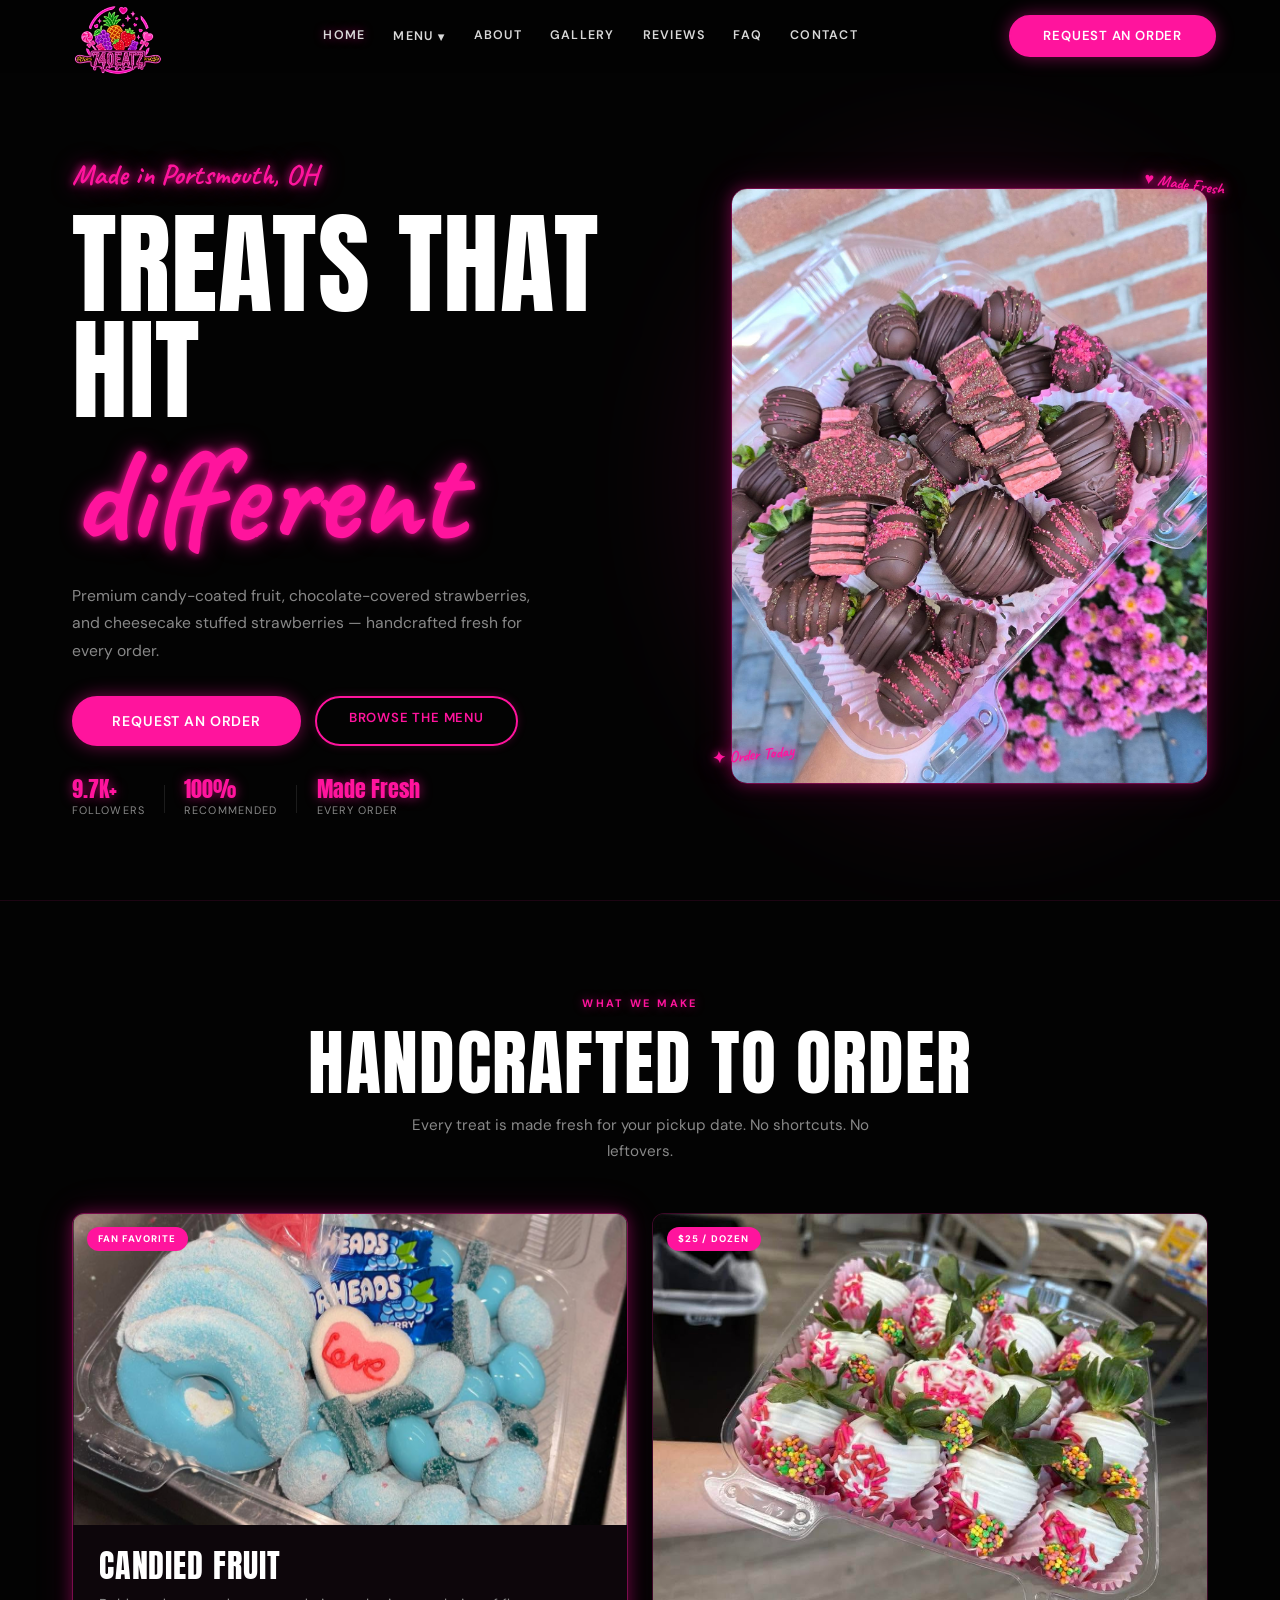
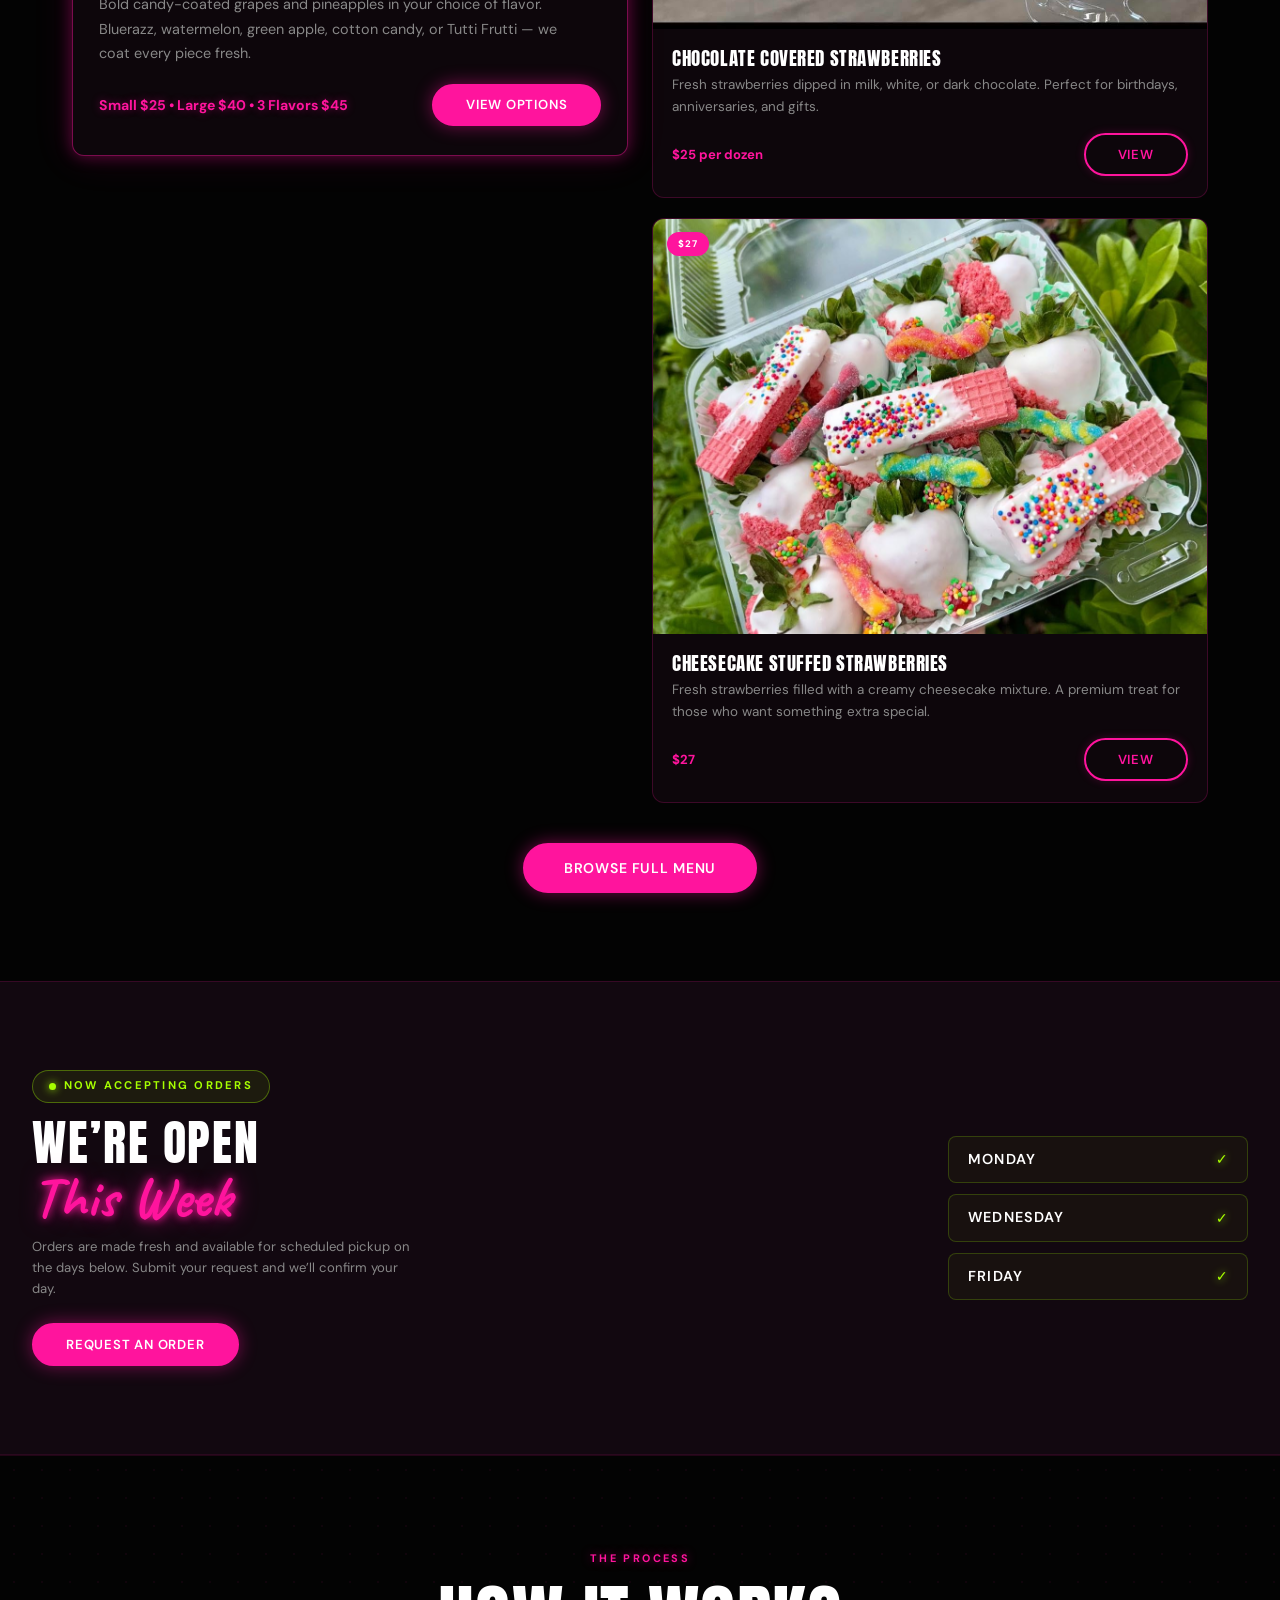
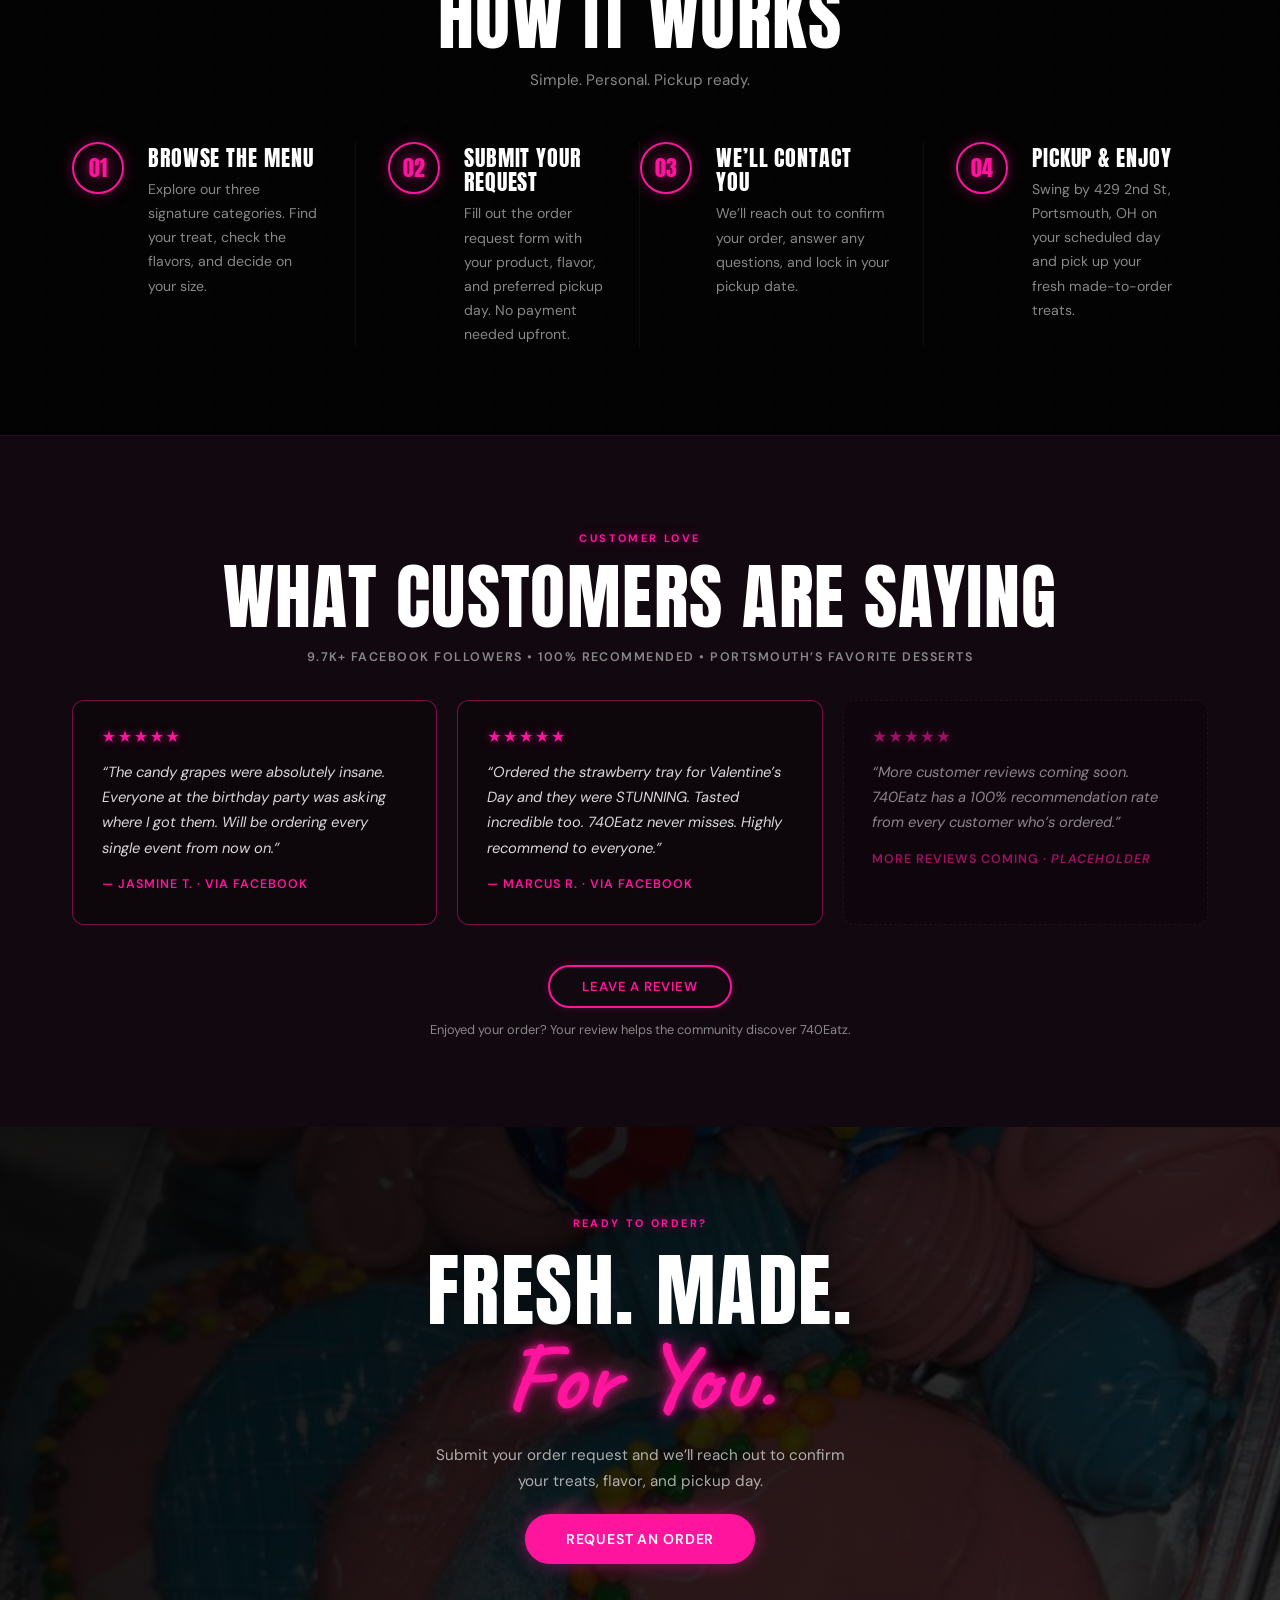
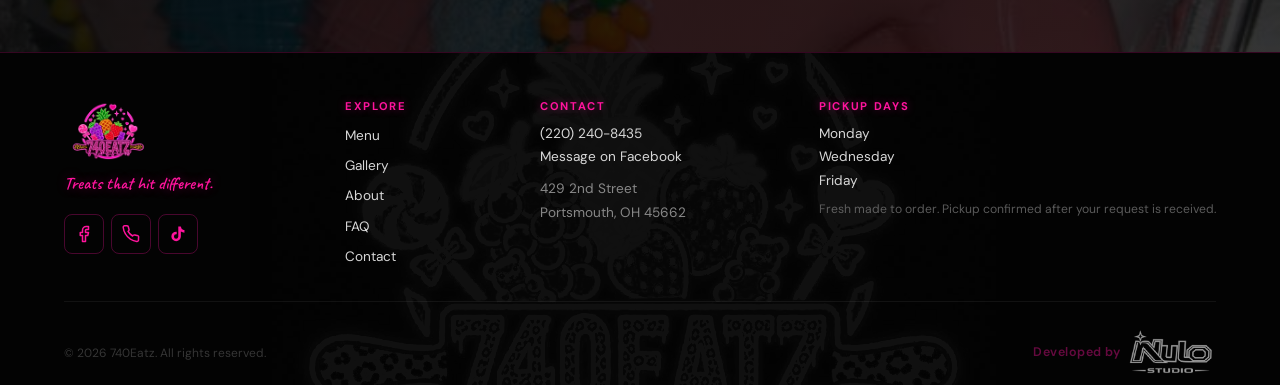
==== commit 73a9ff89: "v1.1" ====
--- a/index.html
+++ b/index.html
@@ -13,10 +13,42 @@
 
         <meta
             name="description"
-            content="740Eatz — Custom dessert trays, candy-coated fruit, chocolate-covered strawberries, and specialty pickup orders. Made fresh to order."
+            content="740Eatz — Premium custom desserts in Portsmouth, OH. Candy-coated fruit, chocolate-covered strawberries, and cheesecake stuffed strawberries. Made fresh to order. Call (220) 240-8435."
         >
 
-        <title>740Eatz | Treats That Hit Different</title>
+        <meta name="robots" content="index, follow">
+
+        <meta name="geo.region" content="US-OH">
+
+        <meta name="geo.placename" content="Portsmouth, Ohio">
+
+        <!-- ── Open Graph ── -->
+
+        <meta property="og:type" content="website">
+
+        <meta property="og:site_name" content="740Eatz">
+
+        <meta property="og:title" content="740Eatz | Custom Desserts in Portsmouth, OH">
+
+        <meta property="og:description" content="Candy-coated fruit, chocolate-covered strawberries, and cheesecake stuffed strawberries. Made fresh to order in Portsmouth, Ohio.">
+
+        <meta property="og:image" content="graphics/images/mainChocoFruit.jpg">
+
+        <meta property="og:locale" content="en_US">
+
+        <!-- ── Twitter Card ── -->
+
+        <meta name="twitter:card" content="summary_large_image">
+
+        <meta name="twitter:title" content="740Eatz | Custom Desserts in Portsmouth, OH">
+
+        <meta name="twitter:description" content="Premium custom desserts made fresh to order in Portsmouth, Ohio.">
+
+        <meta name="twitter:image" content="graphics/images/mainChocoFruit.jpg">
+
+        <title>740Eatz | Custom Desserts Made Fresh in Portsmouth, OH</title>
+
+        <!-- ── Fonts ── -->
 
         <link rel="preconnect" href="https://fonts.googleapis.com">
 
@@ -29,9 +61,50 @@
 
         <link rel="stylesheet" href="css/styleIndex.css">
 
+        <!-- ── Local Business Schema ── -->
+
+        <script type="application/ld+json">
+        {
+            "@context": "https://schema.org",
+            "@type": ["LocalBusiness", "Bakery"],
+            "name": "740Eatz",
+            "description": "Custom desserts made fresh to order in Portsmouth, Ohio. Specializing in candy-coated fruit, chocolate-covered strawberries, and cheesecake stuffed strawberries.",
+            "url": "https://740eatz.com",
+            "telephone": "+12202408435",
+            "address": {
+                "@type": "PostalAddress",
+                "streetAddress": "429 2nd St",
+                "addressLocality": "Portsmouth",
+                "addressRegion": "OH",
+                "postalCode": "45662",
+                "addressCountry": "US"
+            },
+            "geo": {
+                "@type": "GeoCoordinates",
+                "latitude": "38.7318",
+                "longitude": "-82.9977"
+            },
+            "sameAs": [
+                "https://www.facebook.com/profile.php?id=61558663167143",
+                "https://www.tiktok.com/@brigitterheaa"
+            ],
+            "priceRange": "$$",
+            "servesCuisine": ["Desserts", "Candy", "Strawberries"],
+            "hasMap": "https://maps.google.com/?q=429+2nd+St+Portsmouth+OH+45662",
+            "openingHoursSpecification": [
+                {
+                    "@type": "OpeningHoursSpecification",
+                    "dayOfWeek": ["Monday", "Wednesday", "Friday"],
+                    "description": "Pickup available by scheduled order only"
+                }
+            ]
+        }
+        </script>
+
     </head>
 
     <body>
+
 
         <!-- ============================================================
              HEADER
@@ -41,12 +114,14 @@
 
             <div class="headerInner">
 
-                <a class="logoLink" href="#home">
+                <a class="logoLink" href="index.html" aria-label="740Eatz Home">
 
                     <img
                         class="headerLogo"
-                        src="graphics/logos/digitalLogo.jpg"
+                        src="graphics/logos/TP740Logo.png"
                         alt="740Eatz"
+                        width="120"
+                        height="72"
                     >
 
                 </a>
@@ -57,46 +132,111 @@
 
                         <li class="navItem">
 
-                            <a class="navLink" href="#home">Home</a>
+                            <a class="navLink navLinkActive" href="index.html">Home</a>
 
                         </li>
 
+                        <li class="navItem" id="menuDropdownItem">
+
+                            <button
+                                class="navLink navLinkHasDropdown"
+                                id="menuDropdownBtn"
+                                type="button"
+                                aria-haspopup="true"
+                                aria-expanded="false"
+                            >
+
+                                Menu
+
+                                <span class="navCaret" aria-hidden="true">&#9660;</span>
+
+                            </button>
+
+                            <ul class="navSubList" id="menuDropdownList" role="menu">
+
+                                <li role="none">
+
+                                    <a
+                                        class="navSubLink"
+                                        href="menu.html#candiedFruit"
+                                        role="menuitem"
+                                    >
+
+                                        Candied Fruit
+
+                                    </a>
+
+                                </li>
+
+                                <li role="none">
+
+                                    <a
+                                        class="navSubLink"
+                                        href="menu.html#chocoStrawberries"
+                                        role="menuitem"
+                                    >
+
+                                        Chocolate Covered Strawberries
+
+                                    </a>
+
+                                </li>
+
+                                <li role="none">
+
+                                    <a
+                                        class="navSubLink"
+                                        href="menu.html#cheesecakeStrawberries"
+                                        role="menuitem"
+                                    >
+
+                                        Cheesecake Stuffed Strawberries
+
+                                    </a>
+
+                                </li>
+
+                            </ul>
+
+                        </li>
+
                         <li class="navItem">
 
-                            <a class="navLink" href="#treats">Treats</a>
+                            <a class="navLink" href="about.html">About</a>
 
                         </li>
 
                         <li class="navItem">
 
-                            <a class="navLink" href="#gallery">Gallery</a>
+                            <a class="navLink" href="gallery.html">Gallery</a>
 
                         </li>
 
                         <li class="navItem">
 
-                            <a class="navLink" href="#howItWorks">How It Works</a>
+                            <a class="navLink" href="reviews.html">Reviews</a>
 
                         </li>
 
                         <li class="navItem">
 
-                            <a class="navLink" href="#order">Order</a>
+                            <a class="navLink" href="faq.html">FAQ</a>
 
                         </li>
 
+                        <li class="navItem">
+
+                            <a class="navLink" href="contact.html">Contact</a>
+
+                        </li>
+
                     </ul>
 
                 </nav>
 
-                <a
-                    class="btnPrimary headerCta"
-                    href="https://facebook.com/740Eatz"
-                    target="_blank"
-                    rel="noopener noreferrer"
-                >
-
-                    Order on Facebook
+                <a class="btnPrimary headerCta" href="orderPage.html">
+
+                    Request an Order
 
                 </a>
 
@@ -134,7 +274,7 @@
 
                     <p class="heroEyebrow">
 
-                        <span class="heroEyebrowScript">Sweet Boxes</span>
+                        <span class="heroEyebrowScript">Made in Portsmouth, OH</span>
 
                     </p>
 
@@ -148,24 +288,23 @@
 
                     <p class="heroSub">
 
-                        Custom dessert trays, candy-coated fruit, chocolate-covered strawberries, and specialty pickup orders &mdash; made fresh, every single time.
+                        Premium candy-coated fruit, chocolate-covered strawberries, and cheesecake stuffed strawberries &mdash; handcrafted fresh for every order.
 
                     </p>
 
                     <div class="heroCtas">
 
-                        <a
-                            class="btnPrimary btnLarge"
-                            href="https://facebook.com/740Eatz"
-                            target="_blank"
-                            rel="noopener noreferrer"
-                        >
-
-                            Order on Facebook
+                        <a class="btnPrimary btnLarge" href="orderPage.html">
+
+                            Request an Order
 
                         </a>
 
-                        <a class="btnOutline btnLarge" href="#treats">View Treats</a>
+                        <a class="btnOutline btnLarge" href="menu.html">
+
+                            Browse the Menu
+
+                        </a>
 
                     </div>
 
@@ -173,29 +312,29 @@
 
                         <div class="heroProofItem">
 
-                            <span class="heroProofNum">10K+</span>
+                            <span class="heroProofNum">9.7K+</span>
 
                             <span class="heroProofLabel">Followers</span>
 
                         </div>
 
-                        <span class="heroProofDivider"></span>
+                        <span class="heroProofDivider" aria-hidden="true"></span>
 
                         <div class="heroProofItem">
 
-                            <span class="heroProofNum">5&#9733;</span>
-
-                            <span class="heroProofLabel">Reviews</span>
-
-                        </div>
-
-                        <span class="heroProofDivider"></span>
+                            <span class="heroProofNum">100%</span>
+
+                            <span class="heroProofLabel">Recommended</span>
+
+                        </div>
+
+                        <span class="heroProofDivider" aria-hidden="true"></span>
 
                         <div class="heroProofItem">
 
-                            <span class="heroProofNum">100%</span>
-
-                            <span class="heroProofLabel">Homemade</span>
+                            <span class="heroProofNum">Made Fresh</span>
+
+                            <span class="heroProofLabel">Every Order</span>
 
                         </div>
 
@@ -205,14 +344,16 @@
 
                 <div class="heroVisual">
 
-                    <div class="heroGlow"></div>
+                    <div class="heroGlow" aria-hidden="true"></div>
 
                     <div class="heroImgWrap">
 
                         <img
                             class="heroProductImg"
                             src="graphics/images/mainChocoFruit.jpg"
-                            alt="740Eatz signature candy tray"
+                            alt="740Eatz signature chocolate-covered strawberries"
+                            width="480"
+                            height="360"
                         >
 
                     </div>
@@ -229,10 +370,10 @@
 
 
         <!-- ============================================================
-             FEATURED TREATS SECTION
+             FEATURED SHOWCASE SECTION
         ============================================================ -->
 
-        <section class="treatsSection" id="treats">
+        <section class="showcaseSection" id="showcase">
 
             <div class="sectionInner">
 
@@ -242,180 +383,150 @@
 
                 </div>
 
-                <h2 class="sectionHeadline">Our Treats</h2>
+                <h2 class="sectionHeadline">Handcrafted to Order</h2>
 
                 <p class="sectionSub">
 
-                    Made fresh to order. Never pre-made. Always bold.
+                    Every treat is made fresh for your pickup date. No shortcuts. No leftovers.
 
                 </p>
 
-                <div class="treatsGrid">
-
-                    <div class="treatCard">
-
-                        <div class="treatImgWrap">
+                <div class="showcaseLayout">
+
+                    <!-- ── Feature: Candied Fruit ── -->
+
+                    <div class="showcaseFeatureCard">
+
+                        <div class="showcaseFeatureImgWrap">
 
                             <img
-                                class="treatImg"
-                                src="graphics/images/classicPlatter.jpg"
-                                alt="Candy Trays"
+                                class="showcaseFeatureImg"
+                                src="graphics/images/fanFavPlatter-BlueRas.jpg"
+                                alt="Candy-coated blue raspberry fruit platter"
                                 loading="lazy"
+                                width="640"
+                                height="360"
                             >
 
-                            <span class="treatIconBadge">&#10022;</span>
-
-                        </div>
-
-                        <div class="treatBody">
-
-                            <div class="treatMeta">
-
-                                <h3 class="treatName">Candy Trays</h3>
-
-                                <span class="treatPrice">Custom</span>
+                            <span class="showcaseCategoryBadge">Fan Favorite</span>
+
+                        </div>
+
+                        <div class="showcaseFeatureBody">
+
+                            <h3 class="showcaseFeatureName">Candied Fruit</h3>
+
+                            <p class="showcaseFeatureDesc">
+
+                                Bold candy-coated grapes and pineapples in your choice of flavor. Bluerazz, watermelon, green apple, cotton candy, or Tutti Frutti &mdash; we coat every piece fresh.
+
+                            </p>
+
+                            <div class="showcaseFeatureFooter">
+
+                                <span class="showcaseFeaturePrice">Small $25 &bull; Large $40 &bull; 3 Flavors $45</span>
+
+                                <a class="btnPrimary" href="menu.html#candiedFruit">View Options</a>
 
                             </div>
 
-                            <p class="treatDesc">Fully custom dessert trays built for events, birthdays, and special occasions.</p>
-
-                            <a class="treatLink" href="#order">Order Now <span class="treatArrow">&#8594;</span></a>
-
-                        </div>
-
-                    </div>
-
-                    <div class="treatCard">
-
-                        <div class="treatImgWrap">
-
-                            <img
-                                class="treatImg"
-                                src="graphics/images/chocoCoveredStrawberries.jpg"
-                                alt="Chocolate Covered Strawberries"
-                                loading="lazy"
-                            >
-
-                            <span class="treatIconBadge">&#9829;</span>
-
-                        </div>
-
-                        <div class="treatBody">
-
-                            <div class="treatMeta">
-
-                                <h3 class="treatName">Chocolate Strawberries</h3>
-
-                                <span class="treatPrice">From $25</span>
+                        </div>
+
+                    </div>
+
+                    <!-- ── Side Cards ── -->
+
+                    <div class="showcaseSideCards">
+
+                        <!-- Chocolate Covered Strawberries -->
+
+                        <div class="showcaseSideCard">
+
+                            <div class="showcaseSideImgWrap">
+
+                                <img
+                                    class="showcaseSideImg"
+                                    src="graphics/images/chocoCoveredStrawberries.jpg"
+                                    alt="Chocolate covered strawberries"
+                                    loading="lazy"
+                                    width="480"
+                                    height="360"
+                                >
+
+                                <span class="showcaseCategoryBadge">$25 / Dozen</span>
 
                             </div>
 
-                            <p class="treatDesc">Premium strawberries dipped in rich chocolate. Classic, elevated, and always a hit.</p>
-
-                            <a class="treatLink" href="#order">Order Now <span class="treatArrow">&#8594;</span></a>
-
-                        </div>
-
-                    </div>
-
-                    <div class="treatCard">
-
-                        <div class="treatImgWrap">
-
-                            <img
-                                class="treatImg"
-                                src="graphics/images/coatedCandy.jpg"
-                                alt="Candy Grapes and Pineapples"
-                                loading="lazy"
-                            >
-
-                            <span class="treatIconBadge">&#9670;</span>
-
-                        </div>
-
-                        <div class="treatBody">
-
-                            <div class="treatMeta">
-
-                                <h3 class="treatName">Candy Grapes &amp; Pineapples</h3>
-
-                                <span class="treatPrice">From $25</span>
+                            <div class="showcaseSideBody">
+
+                                <h3 class="showcaseSideName">Chocolate Covered Strawberries</h3>
+
+                                <p class="showcaseSideDesc">
+
+                                    Fresh strawberries dipped in milk, white, or dark chocolate. Perfect for birthdays, anniversaries, and gifts.
+
+                                </p>
+
+                                <div class="showcaseSideFooter">
+
+                                    <span class="showcaseSidePrice">$25 per dozen</span>
+
+                                    <a class="btnOutline" href="menu.html#chocoStrawberries">View</a>
+
+                                </div>
 
                             </div>
 
-                            <p class="treatDesc">Crunchy candy-coated fruit in bold flavors. A crowd favorite every single time.</p>
-
-                            <a class="treatLink" href="#order">Order Now <span class="treatArrow">&#8594;</span></a>
-
-                        </div>
-
-                    </div>
-
-                    <div class="treatCard treatCardFeatured">
-
-                        <div class="treatImgWrap">
-
-                            <img
-                                class="treatImg"
-                                src="graphics/images/festiveBoat.jpg"
-                                alt="Seasonal Specials"
-                                loading="lazy"
-                            >
-
-                            <span class="treatIconBadge treatIconGreen">&#9733;</span>
-
-                        </div>
-
-                        <div class="treatBody">
-
-                            <div class="treatMeta">
-
-                                <h3 class="treatName">Seasonal Specials</h3>
-
-                                <span class="treatPriceBadge">Limited Drop</span>
+                        </div>
+
+                        <!-- Cheesecake Stuffed Strawberries -->
+
+                        <div class="showcaseSideCard">
+
+                            <div class="showcaseSideImgWrap">
+
+                                <img
+                                    class="showcaseSideImg"
+                                    src="graphics/images/chocoCoveredFruit2.jpg"
+                                    alt="Cheesecake stuffed strawberries"
+                                    loading="lazy"
+                                    width="480"
+                                    height="360"
+                                >
+
+                                <span class="showcaseCategoryBadge">$27</span>
 
                             </div>
 
-                            <p class="treatDesc">Limited seasonal trays and flavor drops. Availability changes weekly &mdash; ask about current specials.</p>
-
-                            <a class="treatLink" href="#order">Inquire Now <span class="treatArrow">&#8594;</span></a>
-
-                        </div>
-
-                    </div>
-
-                    <div class="treatCard">
-
-                        <div class="treatImgWrap">
-
-                            <img
-                                class="treatImg"
-                                src="graphics/images/seaFoodBoil.jpg"
-                                alt="Seafood and Shrimp Boil Drops"
-                                loading="lazy"
-                            >
-
-                            <span class="treatIconBadge">&#9675;</span>
-
-                        </div>
-
-                        <div class="treatBody">
-
-                            <div class="treatMeta">
-
-                                <h3 class="treatName">Seafood &amp; Shrimp Boil Drops</h3>
-
-                                <span class="treatPrice">Inquire</span>
+                            <div class="showcaseSideBody">
+
+                                <h3 class="showcaseSideName">Cheesecake Stuffed Strawberries</h3>
+
+                                <p class="showcaseSideDesc">
+
+                                    Fresh strawberries filled with a creamy cheesecake mixture. A premium treat for those who want something extra special.
+
+                                </p>
+
+                                <div class="showcaseSideFooter">
+
+                                    <span class="showcaseSidePrice">$27</span>
+
+                                    <a class="btnOutline" href="menu.html#cheesecakeStrawberries">View</a>
+
+                                </div>
 
                             </div>
 
-                            <p class="treatDesc">Specialty seafood boil drops on select days. Inquire to check current availability.</p>
-
-                            <a class="treatLink" href="#order">Inquire Now <span class="treatArrow">&#8594;</span></a>
-
-                        </div>
-
-                    </div>
+                        </div>
+
+                    </div>
+
+                </div>
+
+                <div class="showcaseCta">
+
+                    <a class="btnPrimary btnLarge" href="menu.html">Browse Full Menu</a>
 
                 </div>
 
@@ -425,46 +536,72 @@
 
 
         <!-- ============================================================
-             STATS STRIP
+             ORDERING STATUS SECTION
         ============================================================ -->
 
-        <section class="statsSection">
-
-            <div class="sectionInner statsInner">
-
-                <p class="statsEyebrow">Why everyone loves 740Eatz</p>
-
-                <div class="statsGrid">
-
-                    <div class="statItem">
-
-                        <div class="statNum">10K+</div>
-
-                        <div class="statLabel">Followers</div>
-
-                    </div>
-
-                    <div class="statItem">
-
-                        <div class="statNum">100%</div>
-
-                        <div class="statLabel">Recommended</div>
-
-                    </div>
-
-                    <div class="statItem">
-
-                        <div class="statNum">5&#9733;</div>
-
-                        <div class="statLabel">Reviews</div>
-
-                    </div>
-
-                    <div class="statItem">
-
-                        <div class="statNum">Fresh</div>
-
-                        <div class="statLabel">Made to Order</div>
+        <section class="orderStatusSection" id="orderStatus">
+
+            <div class="sectionInner orderStatusInner">
+
+                <div>
+
+                    <span class="statusBadge">
+
+                        <span class="statusDot" aria-hidden="true"></span>
+
+                        Now Accepting Orders
+
+                    </span>
+
+                    <h2 class="statusHeadline" style="margin-top: 1rem;">
+
+                        We&rsquo;re Open
+
+                        <span class="accentScript">This Week</span>
+
+                    </h2>
+
+                    <p class="statusNote" style="margin-top: 0.75rem;">
+
+                        Orders are made fresh and available for scheduled pickup on the days below. Submit your request and we&rsquo;ll confirm your day.
+
+                    </p>
+
+                    <div style="margin-top: 1.5rem;">
+
+                        <a class="btnPrimary" href="orderPage.html">Request an Order</a>
+
+                    </div>
+
+                </div>
+
+                <div
+                    class="statusDaysList"
+                    aria-label="Available pickup days"
+                    data-pickup-days="Monday,Wednesday,Friday"
+                >
+
+                    <div class="statusDayRow statusDayActive">
+
+                        <span class="statusDayName">Monday</span>
+
+                        <span class="statusDayCheck" aria-label="Available">&#10003;</span>
+
+                    </div>
+
+                    <div class="statusDayRow statusDayActive">
+
+                        <span class="statusDayName">Wednesday</span>
+
+                        <span class="statusDayCheck" aria-label="Available">&#10003;</span>
+
+                    </div>
+
+                    <div class="statusDayRow statusDayActive">
+
+                        <span class="statusDayName">Friday</span>
+
+                        <span class="statusDayCheck" aria-label="Available">&#10003;</span>
 
                     </div>
 
@@ -476,130 +613,114 @@
 
 
         <!-- ============================================================
-             GALLERY SECTION
+             HOW ORDERING WORKS
         ============================================================ -->
 
-        <section class="gallerySection" id="gallery">
+        <section class="howOrderSection" id="howItWorks">
 
             <div class="sectionInner">
 
                 <div class="sectionLabelWrap">
 
-                    <span class="sectionLabel">The Spread</span>
-
-                </div>
-
-                <h2 class="sectionHeadline">Fresh From the Kitchen</h2>
-
-                <div class="galleryGrid">
-
-                    <div class="galleryItem galleryItemWide">
-
-                        <img
-                            class="galleryImg"
-                            src="graphics/images/blue-pink-platter.jpg"
-                            alt="Blue and pink specialty candy platter"
-                            loading="lazy"
-                        >
-
-                    </div>
-
-                    <div class="galleryItem">
-
-                        <img
-                            class="galleryImg"
-                            src="graphics/images/sprinkledPlatter.jpg"
-                            alt="Sprinkled candy platter"
-                            loading="lazy"
-                        >
-
-                    </div>
-
-                    <div class="galleryItem">
-
-                        <img
-                            class="galleryImg"
-                            src="graphics/images/theBoat.jpg"
-                            alt="Candy boat display"
-                            loading="lazy"
-                        >
-
-                    </div>
-
-                    <div class="galleryItem">
-
-                        <img
-                            class="galleryImg"
-                            src="graphics/images/chocoCoveredFruit.jpg"
-                            alt="Chocolate covered fruit"
-                            loading="lazy"
-                        >
-
-                    </div>
-
-                    <div class="galleryItem galleryItemTall">
-
-                        <img
-                            class="galleryImg"
-                            src="graphics/images/fanFavPlatter-BlueRas.jpg"
-                            alt="Fan favorite blue raspberry platter"
-                            loading="lazy"
-                        >
-
-                    </div>
-
-                    <div class="galleryItem">
-
-                        <img
-                            class="galleryImg"
-                            src="graphics/images/platter2.jpg"
-                            alt="Specialty candy platter"
-                            loading="lazy"
-                        >
-
-                    </div>
-
-                    <div class="galleryItem">
-
-                        <img
-                            class="galleryImg"
-                            src="graphics/images/smallBatch.jpg"
-                            alt="Small batch treats"
-                            loading="lazy"
-                        >
-
-                    </div>
-
-                    <div class="galleryItem galleryItemWide">
-
-                        <img
-                            class="galleryImg"
-                            src="graphics/images/BluevsRedBoat.jpg"
-                            alt="Blue and red flavor display"
-                            loading="lazy"
-                        >
-
-                    </div>
-
-                    <div class="galleryItem">
-
-                        <img
-                            class="galleryImg"
-                            src="graphics/images/coatedCandy2.jpg"
-                            alt="Coated candy treats"
-                            loading="lazy"
-                        >
-
-                    </div>
-
-                    <div class="galleryItem">
-
-                        <img
-                            class="galleryImg"
-                            src="graphics/images/seaFoodBoil2.jpg"
-                            alt="Seafood boil spread"
-                            loading="lazy"
-                        >
+                    <span class="sectionLabel">The Process</span>
+
+                </div>
+
+                <h2 class="sectionHeadline">How It Works</h2>
+
+                <p class="sectionSub">
+
+                    Simple. Personal. Pickup ready.
+
+                </p>
+
+                <div class="howOrderSteps">
+
+                    <div class="howOrderStep">
+
+                        <div class="howOrderNumWrap" aria-hidden="true">
+
+                            <span class="howOrderNum">01</span>
+
+                        </div>
+
+                        <div class="howOrderContent">
+
+                            <h3 class="howOrderTitle">Browse the Menu</h3>
+
+                            <p class="howOrderDesc">
+
+                                Explore our three signature categories. Find your treat, check the flavors, and decide on your size.
+
+                            </p>
+
+                        </div>
+
+                    </div>
+
+                    <div class="howOrderStep">
+
+                        <div class="howOrderNumWrap" aria-hidden="true">
+
+                            <span class="howOrderNum">02</span>
+
+                        </div>
+
+                        <div class="howOrderContent">
+
+                            <h3 class="howOrderTitle">Submit Your Request</h3>
+
+                            <p class="howOrderDesc">
+
+                                Fill out the order request form with your product, flavor, and preferred pickup day. No payment needed upfront.
+
+                            </p>
+
+                        </div>
+
+                    </div>
+
+                    <div class="howOrderStep">
+
+                        <div class="howOrderNumWrap" aria-hidden="true">
+
+                            <span class="howOrderNum">03</span>
+
+                        </div>
+
+                        <div class="howOrderContent">
+
+                            <h3 class="howOrderTitle">We&rsquo;ll Contact You</h3>
+
+                            <p class="howOrderDesc">
+
+                                We&rsquo;ll reach out to confirm your order, answer any questions, and lock in your pickup date.
+
+                            </p>
+
+                        </div>
+
+                    </div>
+
+                    <div class="howOrderStep">
+
+                        <div class="howOrderNumWrap" aria-hidden="true">
+
+                            <span class="howOrderNum">04</span>
+
+                        </div>
+
+                        <div class="howOrderContent">
+
+                            <h3 class="howOrderTitle">Pickup &amp; Enjoy</h3>
+
+                            <p class="howOrderDesc">
+
+                                Swing by 429 2nd St, Portsmouth, OH on your scheduled day and pick up your fresh made-to-order treats.
+
+                            </p>
+
+                        </div>
 
                     </div>
 
@@ -611,78 +732,82 @@
 
 
         <!-- ============================================================
-             HOW IT WORKS
+             REVIEWS PREVIEW
         ============================================================ -->
 
-        <section class="howSection" id="howItWorks">
+        <section class="reviewsSection" id="reviews">
 
             <div class="sectionInner">
 
                 <div class="sectionLabelWrap">
 
-                    <span class="sectionLabel">The Process</span>
-
-                </div>
-
-                <h2 class="sectionHeadline">How It Works</h2>
-
-                <div class="howGrid">
-
-                    <div class="howStep">
-
-                        <div class="howNum">01</div>
-
-                        <h3 class="howTitle">Message on Facebook</h3>
-
-                        <p class="howDesc">
-
-                            Reach out to 740Eatz on Facebook to start your order. Tell us what you want, when you need it, and how many people you&rsquo;re feeding.
+                    <span class="sectionLabel">Customer Love</span>
+
+                </div>
+
+                <h2 class="sectionHeadline">What Customers Are Saying</h2>
+
+                <p class="reviewsTrustLine">
+
+                    9.7K+ Facebook Followers &bull; 100% Recommended &bull; Portsmouth&rsquo;s Favorite Desserts
+
+                </p>
+
+                <div class="reviewsGrid">
+
+                    <div class="reviewCard">
+
+                        <div class="reviewStars" aria-label="5 stars">&#9733;&#9733;&#9733;&#9733;&#9733;</div>
+
+                        <p class="reviewText">
+
+                            &ldquo;The candy grapes were absolutely insane. Everyone at the birthday party was asking where I got them. Will be ordering every single event from now on.&rdquo;
 
                         </p>
 
-                    </div>
-
-                    <div class="howStep">
-
-                        <div class="howNum">02</div>
-
-                        <h3 class="howTitle">Choose Your Treats</h3>
-
-                        <p class="howDesc">
-
-                            Pick your product, flavor, size, and preferred pickup date. Custom requests and special flavor combos are always welcome.
+                        <div class="reviewAuthor">&mdash; Jasmine T. &middot; via Facebook</div>
+
+                    </div>
+
+                    <div class="reviewCard">
+
+                        <div class="reviewStars" aria-label="5 stars">&#9733;&#9733;&#9733;&#9733;&#9733;</div>
+
+                        <p class="reviewText">
+
+                            &ldquo;Ordered the strawberry tray for Valentine&rsquo;s Day and they were STUNNING. Tasted incredible too. 740Eatz never misses. Highly recommend to everyone.&rdquo;
 
                         </p>
 
-                    </div>
-
-                    <div class="howStep">
-
-                        <div class="howNum">03</div>
-
-                        <h3 class="howTitle">Confirm &amp; Pay</h3>
-
-                        <p class="howDesc">
-
-                            We lock in your order, take payment, and confirm your pickup time before anything is made. No surprises.
+                        <div class="reviewAuthor">&mdash; Marcus R. &middot; via Facebook</div>
+
+                    </div>
+
+                    <div class="reviewCard reviewCardPlaceholder">
+
+                        <div class="reviewStars" aria-hidden="true">&#9733;&#9733;&#9733;&#9733;&#9733;</div>
+
+                        <p class="reviewText">
+
+                            &ldquo;More customer reviews coming soon. 740Eatz has a 100% recommendation rate from every customer who&rsquo;s ordered.&rdquo;
 
                         </p>
 
-                    </div>
-
-                    <div class="howStep">
-
-                        <div class="howNum">04</div>
-
-                        <h3 class="howTitle">Pickup &amp; Enjoy</h3>
-
-                        <p class="howDesc">
-
-                            Grab your fresh made-to-order treats and enjoy. Tag us on Instagram &mdash; we love to see your spread.
-
-                        </p>
-
-                    </div>
+                        <div class="reviewAuthor">More Reviews Coming &middot; <em>placeholder</em></div>
+
+                    </div>
+
+                </div>
+
+                <div class="reviewsCtaRow">
+
+                    <a class="btnOutline" href="review-funnel.html">Leave a Review</a>
+
+                    <p class="reviewsCtaNote">
+
+                        Enjoyed your order? Your review helps the community discover 740Eatz.
+
+                    </p>
 
                 </div>
 
@@ -692,378 +817,43 @@
 
 
         <!-- ============================================================
-             REVIEWS
+             READY TO ORDER — CTA BANNER
         ============================================================ -->
 
-        <section class="reviewsSection" id="reviews">
-
-            <div class="sectionInner">
-
-                <div class="sectionLabelWrap">
-
-                    <span class="sectionLabel">What People Say</span>
-
-                </div>
-
-                <h2 class="sectionHeadline">Real Reviews</h2>
-
-                <div class="reviewsGrid">
-
-                    <div class="reviewCard">
-
-                        <div class="reviewStars">&#9733;&#9733;&#9733;&#9733;&#9733;</div>
-
-                        <p class="reviewText">
-
-                            &ldquo;The candy grapes were absolutely insane. Everyone at the birthday party was asking where I got them. Will be ordering every single event from now on.&rdquo;
-
-                        </p>
-
-                        <div class="reviewAuthor">&mdash; Jasmine T.</div>
-
-                    </div>
-
-                    <div class="reviewCard">
-
-                        <div class="reviewStars">&#9733;&#9733;&#9733;&#9733;&#9733;</div>
-
-                        <p class="reviewText">
-
-                            &ldquo;Ordered the strawberry tray for Valentine&rsquo;s Day and they were STUNNING. Tasted incredible too. 740Eatz never misses. Highly recommend to everyone.&rdquo;
-
-                        </p>
-
-                        <div class="reviewAuthor">&mdash; Marcus R.</div>
-
-                    </div>
-
-                    <div class="reviewCard">
-
-                        <div class="reviewStars">&#9733;&#9733;&#9733;&#9733;&#9733;</div>
-
-                        <p class="reviewText">
-
-                            &ldquo;The seafood boil drop was SO good. First time ordering but definitely not the last. Fresh, flavorful, confirmed on time. 10 out of 10.&rdquo;
-
-                        </p>
-
-                        <div class="reviewAuthor">&mdash; Keisha B.</div>
-
-                    </div>
-
-                </div>
-
-            </div>
-
-        </section>
-
-
-        <!-- ============================================================
-             SPECIALS CTA BANNER
-        ============================================================ -->
-
-        <section class="specialsSection" id="specials">
-
-            <div class="specialsBg" aria-hidden="true">
+        <section class="readyConversionSection" id="readyToOrder">
+
+            <div class="dropsBg" aria-hidden="true">
 
                 <img
-                    class="specialsBgImg"
-                    src="graphics/images/fanFav-BlueRas.jpg"
+                    class="dropsBgImg"
+                    src="graphics/images/blue-pink-platter.jpg"
                     alt=""
                     loading="lazy"
                 >
 
-                <div class="specialsOverlay"></div>
+                <div class="dropsOverlay"></div>
 
             </div>
 
-            <div class="sectionInner specialsInner">
-
-                <span class="specialsEyebrow">Limited Drops</span>
-
-                <h2 class="specialsHeadline">
-
-                    Don&rsquo;t Miss
-
-                    <span class="accentScript">Out</span>
+            <div class="sectionInner dropsInner">
+
+                <span class="dropsEyebrow">Ready to Order?</span>
+
+                <h2 class="dropsHeadline">
+
+                    Fresh. Made.
+
+                    <span class="accentScript">For You.</span>
 
                 </h2>
 
-                <p class="specialsText">
-
-                    Seasonal specials and seafood drops sell out fast. Lock in your date before they&rsquo;re gone.
+                <p class="dropsText">
+
+                    Submit your order request and we&rsquo;ll reach out to confirm your treats, flavor, and pickup day.
 
                 </p>
 
-                <a class="btnPrimary btnLarge" href="#order">Reserve Your Date</a>
-
-            </div>
-
-        </section>
-
-
-        <!-- ============================================================
-             ORDER INQUIRY FORM
-        ============================================================ -->
-
-        <section class="orderSection" id="order">
-
-            <div class="sectionInner">
-
-                <div class="sectionLabelWrap">
-
-                    <span class="sectionLabel">Place an Inquiry</span>
-
-                </div>
-
-                <h2 class="sectionHeadline">Start Your Order</h2>
-
-                <p class="sectionSub">
-
-                    Fill out the form and 740Eatz will follow up to confirm availability, collect payment, and lock in your pickup details.
-
-                </p>
-
-                <div class="orderPricing">
-
-                    <div class="orderPricingItem">
-
-                        <span class="orderPricingName">Large Grapes &amp; Pineapples</span>
-
-                        <span class="orderPricingAmount">$40</span>
-
-                    </div>
-
-                    <div class="orderPricingItem">
-
-                        <span class="orderPricingName">Small Grapes &amp; Pineapples</span>
-
-                        <span class="orderPricingAmount">$25</span>
-
-                    </div>
-
-                    <div class="orderPricingItem">
-
-                        <span class="orderPricingName">Dozen Strawberries</span>
-
-                        <span class="orderPricingAmount">$25</span>
-
-                    </div>
-
-                    <div class="orderPricingItem">
-
-                        <span class="orderPricingName">Seafood &amp; Shrimp Boil Specials</span>
-
-                        <span class="orderPricingAmount orderPricingVaries">Varies</span>
-
-                    </div>
-
-                </div>
-
-                <form class="orderForm" id="orderForm" novalidate>
-
-                    <div class="formRow">
-
-                        <div class="formGroup">
-
-                            <label class="formLabel" for="firstName">First Name</label>
-
-                            <input
-                                class="formInput"
-                                type="text"
-                                id="firstName"
-                                name="firstName"
-                                placeholder="Your first name"
-                                autocomplete="given-name"
-                                required
-                            >
-
-                        </div>
-
-                        <div class="formGroup">
-
-                            <label class="formLabel" for="lastName">Last Name</label>
-
-                            <input
-                                class="formInput"
-                                type="text"
-                                id="lastName"
-                                name="lastName"
-                                placeholder="Your last name"
-                                autocomplete="family-name"
-                                required
-                            >
-
-                        </div>
-
-                    </div>
-
-                    <div class="formRow">
-
-                        <div class="formGroup">
-
-                            <label class="formLabel" for="phoneNumber">Phone Number</label>
-
-                            <input
-                                class="formInput"
-                                type="tel"
-                                id="phoneNumber"
-                                name="phoneNumber"
-                                placeholder="(000) 000-0000"
-                                autocomplete="tel"
-                                required
-                            >
-
-                        </div>
-
-                        <div class="formGroup">
-
-                            <label class="formLabel" for="email">Email</label>
-
-                            <input
-                                class="formInput"
-                                type="email"
-                                id="email"
-                                name="email"
-                                placeholder="your@email.com"
-                                autocomplete="email"
-                                required
-                            >
-
-                        </div>
-
-                    </div>
-
-                    <div class="formGroup">
-
-                        <label class="formLabel" for="productType">Product Type</label>
-
-                        <select
-                            class="formSelect"
-                            id="productType"
-                            name="productType"
-                            required
-                        >
-
-                            <option value="">&#8212; Select a treat &#8212;</option>
-
-                            <option value="largeGrapesPineapples">Large Grapes &amp; Pineapples &#8212; $40</option>
-
-                            <option value="smallGrapesPineapples">Small Grapes &amp; Pineapples &#8212; $25</option>
-
-                            <option value="dozenStrawberries">Dozen Strawberries &#8212; $25</option>
-
-                            <option value="seafoodBoil">Seafood / Shrimp Boil Special</option>
-
-                            <option value="customTray">Custom Tray / Other</option>
-
-                        </select>
-
-                    </div>
-
-                    <div class="formRow">
-
-                        <div class="formGroup">
-
-                            <label class="formLabel" for="sizeQuantity">Size / Quantity</label>
-
-                            <input
-                                class="formInput"
-                                type="text"
-                                id="sizeQuantity"
-                                name="sizeQuantity"
-                                placeholder="e.g. 2 large trays, 1 dozen"
-                            >
-
-                        </div>
-
-                        <div class="formGroup">
-
-                            <label class="formLabel" for="flavorSelect">Flavor</label>
-
-                            <select
-                                class="formSelect"
-                                id="flavorSelect"
-                                name="flavor"
-                            >
-
-                                <option value="">&#8212; Select a flavor &#8212;</option>
-
-                                <option value="strawberry">Strawberry</option>
-
-                                <option value="blueRaspberry">Blue Raspberry</option>
-
-                                <option value="greenApple">Green Apple</option>
-
-                                <option value="watermelon">Watermelon</option>
-
-                                <option value="pineapple">Pineapple</option>
-
-                                <option value="cottonCandy">Cotton Candy</option>
-
-                                <option value="mixed">Mixed Flavor</option>
-
-                            </select>
-
-                        </div>
-
-                    </div>
-
-                    <div class="formGroup">
-
-                        <label class="formLabel" for="pickupDate">Requested Pickup Date</label>
-
-                        <input
-                            class="formInput"
-                            type="date"
-                            id="pickupDate"
-                            name="pickupDate"
-                        >
-
-                    </div>
-
-                    <div class="formGroup">
-
-                        <label class="formLabel" for="notes">Notes / Custom Request</label>
-
-                        <textarea
-                            class="formTextarea"
-                            id="notes"
-                            name="notes"
-                            placeholder="Special requests, flavor combos, allergies, or anything else we should know&#8230;"
-                            rows="4"
-                        ></textarea>
-
-                    </div>
-
-                    <div class="formDisclaimer">
-
-                        <p>
-
-                            This is an <strong>order inquiry</strong>, not a confirmed order. 740Eatz will follow up to confirm availability, collect payment, and finalize your pickup before anything is made.
-
-                        </p>
-
-                    </div>
-
-                    <button
-                        class="btnPrimary btnLarge formSubmitBtn"
-                        type="submit"
-                        id="formSubmitBtn"
-                    >
-
-                        Send My Inquiry
-
-                    </button>
-
-                    <div
-                        class="formFeedback"
-                        id="formFeedback"
-                        role="status"
-                        aria-live="polite"
-                    ></div>
-
-                </form>
+                <a class="btnPrimary btnLarge" href="orderPage.html">Request an Order</a>
 
             </div>
 
@@ -1082,6 +872,7 @@
                     class="footerWatermarkImg"
                     src="graphics/logos/digitalLogo.jpg"
                     alt=""
+                    loading="lazy"
                 >
 
             </div>
@@ -1089,46 +880,184 @@
             <div class="footerInner">
 
                 <div class="footerTop">
+
+                    <!-- ── Brand ── -->
 
                     <div class="footerBrand">
 
                         <img
                             class="footerLogo"
-                            src="graphics/logos/MasterLogo.png"
+                            src="graphics/logos/TP740Logo.png"
                             alt="740Eatz"
+                            width="120"
+                            height="59"
                         >
 
                         <p class="footerTagline">Treats that hit different.</p>
 
-                    </div>
+                        <div class="footerSocial" role="list">
+
+                            <a
+                                class="footerSocialLink"
+                                role="listitem"
+                                href="https://www.facebook.com/profile.php?id=61558663167143"
+                                target="_blank"
+                                rel="noopener noreferrer"
+                                aria-label="Follow 740Eatz on Facebook"
+                            >
+
+                                <svg
+                                    width="18"
+                                    height="18"
+                                    viewBox="0 0 24 24"
+                                    fill="none"
+                                    stroke="currentColor"
+                                    stroke-width="2"
+                                    stroke-linecap="round"
+                                    stroke-linejoin="round"
+                                    aria-hidden="true"
+                                    focusable="false"
+                                >
+                                    <path d="M18 2h-3a5 5 0 0 0-5 5v3H7v4h3v8h4v-8h3l1-4h-4V7a1 1 0 0 1 1-1h3z"/>
+                                </svg>
+
+                            </a>
+
+                            <a
+                                class="footerSocialLink"
+                                role="listitem"
+                                href="tel:+12202408435"
+                                aria-label="Call 740Eatz at (220) 240-8435"
+                            >
+
+                                <svg
+                                    width="18"
+                                    height="18"
+                                    viewBox="0 0 24 24"
+                                    fill="none"
+                                    stroke="currentColor"
+                                    stroke-width="2"
+                                    stroke-linecap="round"
+                                    stroke-linejoin="round"
+                                    aria-hidden="true"
+                                    focusable="false"
+                                >
+                                    <path d="M22 16.92v3a2 2 0 0 1-2.18 2 19.79 19.79 0 0 1-8.63-3.07A19.5 19.5 0 0 1 4.69 12a19.79 19.79 0 0 1-3.07-8.67A2 2 0 0 1 3.6 1h3a2 2 0 0 1 2 1.72 12.84 12.84 0 0 0 .7 2.81 2 2 0 0 1-.45 2.11L8.09 8.58a16 16 0 0 0 6.06 6.06l.85-.85a2 2 0 0 1 2.11-.45 12.84 12.84 0 0 0 2.81.7A2 2 0 0 1 22 16.92z"/>
+                                </svg>
+
+                            </a>
+
+                            <a
+                                class="footerSocialLink"
+                                role="listitem"
+                                href="https://www.tiktok.com/@brigitterheaa"
+                                target="_blank"
+                                rel="noopener noreferrer"
+                                aria-label="Follow 740Eatz on TikTok"
+                            >
+
+                                <svg
+                                    width="18"
+                                    height="18"
+                                    viewBox="0 0 24 24"
+                                    fill="currentColor"
+                                    stroke="none"
+                                    aria-hidden="true"
+                                    focusable="false"
+                                >
+                                    <path d="M19.59 6.69a4.83 4.83 0 0 1-3.77-4.25V2h-3.45v13.67a2.89 2.89 0 0 1-2.88 2.5 2.89 2.89 0 0 1-2.89-2.89 2.89 2.89 0 0 1 2.89-2.89c.28 0 .54.04.79.1V9.01a6.34 6.34 0 0 0-.79-.05 6.34 6.34 0 0 0-6.34 6.34 6.34 6.34 0 0 0 6.34 6.34 6.34 6.34 0 0 0 6.33-6.34V8.74a8.18 8.18 0 0 0 4.78 1.52V6.8a4.85 4.85 0 0 1-1.01-.11z"/>
+                                </svg>
+
+                            </a>
+
+                        </div>
+
+                    </div>
+
+                    <!-- ── Quick Links ── -->
 
                     <div class="footerInfo">
 
+                        <h4 class="footerHeading">Explore</h4>
+
+                        <nav aria-label="Footer navigation">
+
+                            <ul style="list-style: none; display: flex; flex-direction: column; gap: 0.3rem;">
+
+                                <li><a class="footerLink footerText" href="menu.html">Menu</a></li>
+
+                                <li><a class="footerLink footerText" href="gallery.html">Gallery</a></li>
+
+                                <li><a class="footerLink footerText" href="about.html">About</a></li>
+
+                                <li><a class="footerLink footerText" href="faq.html">FAQ</a></li>
+
+                                <li><a class="footerLink footerText" href="contact.html">Contact</a></li>
+
+                            </ul>
+
+                        </nav>
+
+                    </div>
+
+                    <!-- ── Contact ── -->
+
+                    <div class="footerInfo">
+
                         <h4 class="footerHeading">Contact</h4>
 
-                        <p class="footerText">Call &sol; Text: (740) 000-0000</p>
-
-                        <p class="footerText">Orders via Facebook Messenger</p>
-
-                    </div>
+                        <p class="footerText">
+
+                            <a class="footerLink" href="tel:+12202408435">(220) 240-8435</a>
+
+                        </p>
+
+                        <p class="footerText">
+
+                            <a
+                                class="footerLink"
+                                href="https://www.facebook.com/profile.php?id=61558663167143"
+                                target="_blank"
+                                rel="noopener noreferrer"
+                            >
+
+                                Message on Facebook
+
+                            </a>
+
+                        </p>
+
+                        <address class="footerAddress" style="margin-top: 0.6rem;">
+
+                            429 2nd Street<br>
+
+                            Portsmouth, OH 45662
+
+                        </address>
+
+                    </div>
+
+                    <!-- ── Pickup Days ── -->
 
                     <div class="footerInfo">
 
-                        <h4 class="footerHeading">Hours</h4>
-
-                        <p class="footerText">Pickup by appointment</p>
-
-                        <p class="footerText">Limited drops weekly</p>
-
-                    </div>
-
-                    <div class="footerInfo">
-
-                        <h4 class="footerHeading">Follow Us</h4>
-
-                        <p class="footerText">Facebook: @740Eatz</p>
-
-                        <p class="footerText">Instagram: @740Eatz</p>
+                        <h4 class="footerHeading">Pickup Days</h4>
+
+                        <ul class="footerPickupDays">
+
+                            <li>Monday</li>
+
+                            <li>Wednesday</li>
+
+                            <li>Friday</li>
+
+                        </ul>
+
+                        <p class="footerTextSm">
+
+                            Fresh made to order. Pickup confirmed after your request is received.
+
+                        </p>
 
                     </div>
 
@@ -1136,7 +1065,7 @@
 
                 <div class="footerBottom">
 
-                    <p class="footerCopyright">&copy; 2025 740Eatz. All rights reserved.</p>
+                    <p class="footerCopyright">&copy; <span id="copyrightYear"></span> 740Eatz. All rights reserved.</p>
 
                     <a
                         class="footerDevCredit"
@@ -1145,12 +1074,15 @@
                         rel="noopener noreferrer"
                     >
 
-                        Developed by
+                        <span class="footerDevText">Developed by</span>
 
                         <img
                             class="footerDevLogo"
                             src="graphics/logos/TPNulo_StudioLogo.png"
                             alt="Nulo Studio"
+                            width="120"
+                            height="55"
+                            loading="lazy"
                         >
 
                     </a>
--- a/css/styleIndex.css
+++ b/css/styleIndex.css
@@ -5,29 +5,31 @@
 :root
 {
 
-    --clrBlack:     #030303;
-
-    --clrPanel:     #0d060b;
-
-    --clrPanelAlt:  #120810;
-
-    --clrHotPink:   #ff149d;
-
-    --clrPinkGlow:  rgba(255, 20, 157, 0.65);
-
-    --clrNeonGreen: #a6ff00;
-
-    --clrWhite:     #ffffff;
-
-    --clrSoftText:  #d8d8d8;
-
-    --clrMuted:     #888;
+    --clrBlack:      #030303;
+
+    --clrPanel:      #0d060b;
+
+    --clrPanelAlt:   #120810;
+
+    --clrHotPink:    #ff149d;
+
+    --clrPinkGlow:   rgba(255, 20, 157, 0.65);
+
+    --clrNeonGreen:  #a6ff00;
+
+    --clrAmber:      #ffb800;
+
+    --clrWhite:      #ffffff;
+
+    --clrSoftText:   #d8d8d8;
+
+    --clrMuted:      #888;
 
     --clrBorderPink: rgba(255, 20, 157, 0.45);
 
-    --glowText:     0 0 8px var(--clrHotPink), 0 0 22px rgba(255, 20, 157, 0.55);
-
-    --glowBox:      0 0 16px rgba(255, 20, 157, 0.35), 0 0 40px rgba(255, 20, 157, 0.12);
+    --glowText:      0 0 8px var(--clrHotPink), 0 0 22px rgba(255, 20, 157, 0.55);
+
+    --glowBox:       0 0 16px rgba(255, 20, 157, 0.35), 0 0 40px rgba(255, 20, 157, 0.12);
 
     --fontCondensed: 'Anton', 'Arial Narrow', sans-serif;
 
@@ -295,6 +297,8 @@
 
     line-height: 1;
 
+    cursor: pointer;
+
 }
 
 .btnOutline:hover
@@ -418,9 +422,9 @@
 
     -webkit-backdrop-filter: blur(12px);
 
-    border-bottom: 1px solid rgba(255, 20, 157, 0.15);
-
-    transition: border-color 0.3s ease;
+    border-bottom: 1px solid transparent;
+
+    transition: border-color 0.3s ease, box-shadow 0.3s ease;
 
 }
 
@@ -468,9 +472,11 @@
 .headerLogo
 {
 
-    height: 100px;
+    height: 72px;
 
     width: auto;
+
+    margin-top: 6px;
 
 }
 
@@ -488,6 +494,8 @@
    NAVIGATION
 ============================================================ */
 
+/* ── Mobile Overlay Nav ── */
+
 .siteNav
 {
 
@@ -517,6 +525,8 @@
         opacity 0.28s ease,
         visibility 0.28s ease;
 
+    overflow-y: auto;
+
 }
 
 .siteHeader.navOpen .siteNav
@@ -539,78 +549,193 @@
 
     gap: 1.8rem;
 
+}
+
+.navItem
+{
+
+    list-style: none;
+
+    position: relative;
+
+}
+
+.navLink
+{
+
+    font-family: var(--fontCondensed);
+
+    font-size: 2.4rem;
+
+    font-weight: 400;
+
+    color: var(--clrWhite);
+
+    text-decoration: none;
+
+    text-transform: uppercase;
+
+    letter-spacing: 0.04em;
+
+    transition: color 0.2s ease, text-shadow 0.2s ease;
+
+    position: relative;
+
+    white-space: nowrap;
+
+}
+
+.navLink::after
+{
+
+    content: '';
+
+    position: absolute;
+
+    bottom: -4px;
+
+    left: 0;
+
+    width: 0;
+
+    height: 2px;
+
+    background: var(--clrHotPink);
+
+    box-shadow: 0 0 8px var(--clrHotPink);
+
+    transition: width 0.25s ease;
+
+}
+
+.navLink:hover
+{
+
+    color: var(--clrHotPink);
+
+    text-shadow: var(--glowText);
+
+}
+
+.navLink:hover::after
+{
+
+    width: 100%;
+
+}
+
+.navLinkActive
+{
+
+    color: var(--clrHotPink);
+
+    text-shadow: 0 0 10px rgba(255, 20, 157, 0.5);
+
+}
+
+
+/* ── Dropdown Trigger ── */
+
+.navLinkHasDropdown
+{
+
+    display: flex;
+
+    align-items: center;
+
+    gap: 0.3rem;
+
+    cursor: pointer;
+
+    background: none;
+
+    border: none;
+
     padding: 0;
 
 }
 
-.navItem
-{
-
-    list-style: none;
-
-}
-
-.navLink
-{
-
-    font-family: var(--fontCondensed);
-
-    font-size: 2.4rem;
-
-    font-weight: 400;
-
-    color: var(--clrWhite);
+.navCaret
+{
+
+    display: inline-block;
+
+    font-size: 0.7em;
+
+    transition: transform 0.2s ease;
+
+    color: inherit;
+
+    line-height: 1;
+
+}
+
+.navItem.dropdownOpen .navCaret
+{
+
+    transform: rotate(180deg);
+
+}
+
+
+/* ── Mobile Sub-Nav (inside overlay) ── */
+
+.navSubList
+{
+
+    display: none;
+
+    flex-direction: column;
+
+    align-items: center;
+
+    gap: 0.8rem;
+
+    margin-top: 0.8rem;
+
+    padding-top: 0.8rem;
+
+    border-top: 1px solid rgba(255, 20, 157, 0.2);
+
+    width: 100%;
+
+}
+
+.navItem.dropdownOpen .navSubList
+{
+
+    display: flex;
+
+}
+
+.navSubLink
+{
+
+    font-family: var(--fontSans);
+
+    font-size: 1rem;
+
+    font-weight: 600;
+
+    color: var(--clrMuted);
+
+    text-transform: uppercase;
+
+    letter-spacing: 0.1em;
 
     text-decoration: none;
 
-    text-transform: uppercase;
-
-    letter-spacing: 0.04em;
-
-    transition: color 0.2s ease, text-shadow 0.2s ease;
-
-    position: relative;
-
-}
-
-.navLink::after
-{
-
-    content: '';
-
-    position: absolute;
-
-    bottom: -4px;
-
-    left: 0;
-
-    width: 0;
-
-    height: 2px;
-
-    background: var(--clrHotPink);
-
-    box-shadow: 0 0 8px var(--clrHotPink);
-
-    transition: width 0.25s ease;
-
-}
-
-.navLink:hover
+    transition: color 0.2s ease;
+
+}
+
+.navSubLink:hover
 {
 
     color: var(--clrHotPink);
 
-    text-shadow: var(--glowText);
-
-}
-
-.navLink:hover::after
-{
-
-    width: 100%;
-
-}
+}
+
 
 /* ── Burger Button ── */
 
@@ -734,7 +859,7 @@
 
 }
 
-/* ── Hero Content (Left) ── */
+/* ── Hero Content ── */
 
 .heroContent
 {
@@ -814,7 +939,7 @@
 
 }
 
-/* ── Social Proof Row ── */
+/* ── Social Proof Strip ── */
 
 .heroProof
 {
@@ -883,7 +1008,7 @@
 
 }
 
-/* ── Hero Visual (Right) ── */
+/* ── Hero Visual ── */
 
 .heroVisual
 {
@@ -898,8 +1023,6 @@
 
 }
 
-/* Pink glow orb behind product image */
-
 .heroGlow
 {
 
@@ -961,7 +1084,7 @@
 
 }
 
-/* ── Neon Decorative Labels ── */
+/* ── Floating Decor Labels ── */
 
 .heroDecor
 {
@@ -1012,10 +1135,10 @@
 
 
 /* ============================================================
-   TREATS SECTION
+   FEATURED SHOWCASE SECTION
 ============================================================ */
 
-.treatsSection
+.showcaseSection
 {
 
     background-color: var(--clrBlack);
@@ -1024,7 +1147,7 @@
 
 }
 
-.treatsGrid
+.showcaseLayout
 {
 
     display: grid;
@@ -1035,10 +1158,12 @@
 
 }
 
-/* ── Treat Card ── */
-
-.treatCard
-{
+/* ── Feature Card (large) ── */
+
+.showcaseFeatureCard
+{
+
+    position: relative;
 
     background-color: var(--clrPanel);
 
@@ -1048,51 +1173,912 @@
 
     border: 1px solid var(--clrBorderPink);
 
-    box-shadow: 0 4px 20px rgba(0, 0, 0, 0.5);
+    box-shadow: var(--glowBox);
+
+    display: flex;
+
+    flex-direction: column;
+
+    cursor: default;
+
+    transition: border-color 0.25s ease, box-shadow 0.25s ease;
+
+}
+
+.showcaseFeatureCard:hover
+{
+
+    border-color: var(--clrHotPink);
+
+    box-shadow: var(--glowBox), 0 8px 40px rgba(0, 0, 0, 0.7);
+
+}
+
+.showcaseFeatureImgWrap
+{
+
+    position: relative;
+
+    overflow: hidden;
+
+    aspect-ratio: 16 / 9;
+
+    background-color: #080508;
+
+}
+
+.showcaseFeatureImg
+{
+
+    width: 100%;
+
+    height: 100%;
+
+    object-fit: cover;
+
+    object-position: center;
+
+    transition: transform 0.5s ease;
+
+}
+
+.showcaseFeatureCard:hover .showcaseFeatureImg
+{
+
+    transform: scale(1.04);
+
+}
+
+.showcaseCategoryBadge
+{
+
+    position: absolute;
+
+    top: 0.85rem;
+
+    left: 0.85rem;
+
+    display: inline-block;
+
+    background-color: var(--clrHotPink);
+
+    color: var(--clrWhite);
+
+    font-family: var(--fontSans);
+
+    font-size: 0.6rem;
+
+    font-weight: 700;
+
+    text-transform: uppercase;
+
+    letter-spacing: 0.12em;
+
+    padding: 0.25rem 0.7rem;
+
+    border-radius: var(--radiusPill);
+
+    z-index: 1;
+
+}
+
+.showcaseFeatureBody
+{
+
+    padding: 1.5rem 1.6rem 1.8rem;
+
+    flex: 1;
+
+    display: flex;
+
+    flex-direction: column;
+
+    gap: 0.6rem;
+
+}
+
+.showcaseFeatureName
+{
+
+    font-family: var(--fontCondensed);
+
+    font-size: clamp(1.4rem, 3vw, 2rem);
+
+    font-weight: 400;
+
+    color: var(--clrWhite);
+
+    text-transform: uppercase;
+
+    letter-spacing: 0.03em;
+
+    line-height: 1.05;
+
+}
+
+.showcaseFeatureDesc
+{
+
+    font-size: 0.9rem;
+
+    color: var(--clrMuted);
+
+    line-height: 1.7;
+
+    max-width: 480px;
+
+}
+
+.showcaseFeatureFooter
+{
+
+    display: flex;
+
+    align-items: center;
+
+    justify-content: space-between;
+
+    flex-wrap: wrap;
+
+    gap: 1rem;
+
+    margin-top: 0.5rem;
+
+}
+
+.showcaseFeaturePrice
+{
+
+    font-family: var(--fontSans);
+
+    font-size: 0.88rem;
+
+    font-weight: 700;
+
+    color: var(--clrHotPink);
+
+    text-shadow: 0 0 8px rgba(255, 20, 157, 0.4);
+
+}
+
+
+/* ── Side Cards (smaller) ── */
+
+.showcaseSideCards
+{
+
+    display: grid;
+
+    grid-template-columns: 1fr;
+
+    gap: 1.25rem;
+
+}
+
+.showcaseSideCard
+{
+
+    background-color: var(--clrPanel);
+
+    border-radius: var(--radiusCard);
+
+    overflow: hidden;
+
+    border: 1px solid rgba(255, 20, 157, 0.2);
+
+    display: flex;
+
+    flex-direction: column;
 
     transition:
-        transform 0.25s ease,
+        border-color 0.25s ease,
         box-shadow 0.25s ease,
-        border-color 0.25s ease;
-
-}
-
-.treatCard:hover
-{
-
-    transform: translateY(-4px);
+        transform 0.25s ease;
+
+}
+
+.showcaseSideCard:hover
+{
 
     border-color: var(--clrHotPink);
 
-    box-shadow: var(--glowBox), 0 8px 32px rgba(0, 0, 0, 0.7);
-
-}
-
-.treatCardFeatured
+    box-shadow: var(--glowBox);
+
+    transform: translateY(-3px);
+
+}
+
+.showcaseSideImgWrap
+{
+
+    position: relative;
+
+    overflow: hidden;
+
+    aspect-ratio: 4 / 3;
+
+    background-color: #080508;
+
+}
+
+.showcaseSideImg
+{
+
+    width: 100%;
+
+    height: 100%;
+
+    object-fit: cover;
+
+    object-position: center;
+
+    transition: transform 0.4s ease;
+
+}
+
+.showcaseSideCard:hover .showcaseSideImg
+{
+
+    transform: scale(1.06);
+
+}
+
+.showcaseSideBody
+{
+
+    padding: 1.1rem 1.2rem 1.3rem;
+
+    flex: 1;
+
+    display: flex;
+
+    flex-direction: column;
+
+    gap: 0.4rem;
+
+}
+
+.showcaseSideName
+{
+
+    font-family: var(--fontCondensed);
+
+    font-size: 1.2rem;
+
+    font-weight: 400;
+
+    color: var(--clrWhite);
+
+    text-transform: uppercase;
+
+    letter-spacing: 0.03em;
+
+    line-height: 1.1;
+
+}
+
+.showcaseSideDesc
+{
+
+    font-size: 0.84rem;
+
+    color: var(--clrMuted);
+
+    line-height: 1.6;
+
+    flex: 1;
+
+}
+
+.showcaseSideFooter
+{
+
+    display: flex;
+
+    align-items: center;
+
+    justify-content: space-between;
+
+    gap: 0.75rem;
+
+    margin-top: 0.6rem;
+
+    flex-wrap: wrap;
+
+}
+
+.showcaseSidePrice
+{
+
+    font-family: var(--fontSans);
+
+    font-size: 0.82rem;
+
+    font-weight: 700;
+
+    color: var(--clrHotPink);
+
+}
+
+/* ── Showcase Bottom CTA ── */
+
+.showcaseCta
+{
+
+    display: flex;
+
+    justify-content: center;
+
+    margin-top: 2.5rem;
+
+}
+
+
+/* ============================================================
+   ORDERING STATUS SECTION
+============================================================ */
+
+.orderStatusSection
+{
+
+    background-color: var(--clrPanelAlt);
+
+    border-top: 1px solid rgba(255, 20, 157, 0.15);
+
+    border-bottom: 1px solid rgba(255, 20, 157, 0.1);
+
+}
+
+.orderStatusInner
+{
+
+    display: flex;
+
+    flex-direction: column;
+
+    align-items: center;
+
+    gap: 2rem;
+
+    text-align: center;
+
+    max-width: 640px;
+
+}
+
+.statusBadge
+{
+
+    display: inline-flex;
+
+    align-items: center;
+
+    gap: 0.5rem;
+
+    background-color: rgba(166, 255, 0, 0.08);
+
+    border: 1px solid rgba(166, 255, 0, 0.35);
+
+    border-radius: var(--radiusPill);
+
+    padding: 0.4rem 1rem;
+
+    font-family: var(--fontSans);
+
+    font-size: 0.7rem;
+
+    font-weight: 700;
+
+    text-transform: uppercase;
+
+    letter-spacing: 0.2em;
+
+    color: var(--clrNeonGreen);
+
+}
+
+.statusDot
+{
+
+    width: 7px;
+
+    height: 7px;
+
+    background-color: var(--clrNeonGreen);
+
+    border-radius: 50%;
+
+    box-shadow: 0 0 8px var(--clrNeonGreen);
+
+    flex-shrink: 0;
+
+    animation: statusPulse 2s ease-in-out infinite;
+
+}
+
+.statusHeadline
+{
+
+    font-family: var(--fontCondensed);
+
+    font-size: clamp(1.8rem, 6vw, 3rem);
+
+    font-weight: 400;
+
+    color: var(--clrWhite);
+
+    text-transform: uppercase;
+
+    letter-spacing: 0.04em;
+
+    line-height: 1;
+
+}
+
+.statusDaysList
+{
+
+    display: flex;
+
+    flex-direction: column;
+
+    align-items: center;
+
+    gap: 0.7rem;
+
+    width: 100%;
+
+    max-width: 300px;
+
+}
+
+.statusDayRow
+{
+
+    display: flex;
+
+    align-items: center;
+
+    justify-content: space-between;
+
+    width: 100%;
+
+    padding: 0.7rem 1.2rem;
+
+    background-color: rgba(255, 255, 255, 0.03);
+
+    border: 1px solid rgba(255, 255, 255, 0.06);
+
+    border-radius: 8px;
+
+    gap: 1rem;
+
+}
+
+.statusDayRow.statusDayActive
+{
+
+    background-color: rgba(166, 255, 0, 0.04);
+
+    border-color: rgba(166, 255, 0, 0.2);
+
+}
+
+.statusDayName
+{
+
+    font-family: var(--fontSans);
+
+    font-size: 0.9rem;
+
+    font-weight: 600;
+
+    color: var(--clrSoftText);
+
+    text-transform: uppercase;
+
+    letter-spacing: 0.08em;
+
+}
+
+.statusDayRow.statusDayActive .statusDayName
+{
+
+    color: var(--clrWhite);
+
+}
+
+.statusDayCheck
+{
+
+    font-size: 0.9rem;
+
+    color: var(--clrNeonGreen);
+
+    text-shadow: 0 0 8px var(--clrNeonGreen);
+
+    line-height: 1;
+
+}
+
+.statusDayRow:not(.statusDayActive) .statusDayCheck
+{
+
+    color: rgba(255, 255, 255, 0.15);
+
+    text-shadow: none;
+
+}
+
+.statusNote
+{
+
+    font-size: 0.82rem;
+
+    color: var(--clrMuted);
+
+    line-height: 1.6;
+
+    max-width: 380px;
+
+}
+
+
+/* ── Pulse Animation ── */
+
+@keyframes statusPulse
+{
+
+    0%, 100%
+    {
+
+        opacity: 1;
+
+    }
+
+    50%
+    {
+
+        opacity: 0.4;
+
+    }
+
+}
+
+
+/* ============================================================
+   HOW ORDERING WORKS
+============================================================ */
+
+.howOrderSection
+{
+
+    background-color: var(--clrBlack);
+
+    background-image: radial-gradient(rgba(255, 20, 157, 0.05) 1px, transparent 1px);
+
+    background-size: 28px 28px;
+
+    border-top: 1px solid rgba(255, 20, 157, 0.12);
+
+}
+
+.howOrderSteps
+{
+
+    display: grid;
+
+    grid-template-columns: 1fr;
+
+    gap: 0;
+
+    position: relative;
+
+}
+
+.howOrderStep
+{
+
+    display: flex;
+
+    align-items: flex-start;
+
+    gap: 1.5rem;
+
+    padding: 1.5rem 0;
+
+    border-bottom: 1px solid rgba(255, 20, 157, 0.08);
+
+    position: relative;
+
+}
+
+.howOrderStep:last-child
+{
+
+    border-bottom: none;
+
+}
+
+.howOrderNumWrap
+{
+
+    flex-shrink: 0;
+
+    width: 52px;
+
+    height: 52px;
+
+    display: flex;
+
+    align-items: center;
+
+    justify-content: center;
+
+    border: 2px solid var(--clrHotPink);
+
+    border-radius: 50%;
+
+    box-shadow: 0 0 16px rgba(255, 20, 157, 0.3);
+
+    background-color: rgba(255, 20, 157, 0.06);
+
+}
+
+.howOrderNum
+{
+
+    font-family: var(--fontCondensed);
+
+    font-size: 1.4rem;
+
+    font-weight: 400;
+
+    color: var(--clrHotPink);
+
+    text-shadow: 0 0 10px rgba(255, 20, 157, 0.6);
+
+    line-height: 1;
+
+}
+
+.howOrderContent
+{
+
+    flex: 1;
+
+    min-width: 0;
+
+    padding-top: 0.25rem;
+
+}
+
+.howOrderTitle
+{
+
+    font-family: var(--fontCondensed);
+
+    font-size: 1.4rem;
+
+    font-weight: 400;
+
+    color: var(--clrWhite);
+
+    text-transform: uppercase;
+
+    letter-spacing: 0.04em;
+
+    line-height: 1.1;
+
+    margin-bottom: 0.4rem;
+
+}
+
+.howOrderDesc
+{
+
+    font-size: 0.88rem;
+
+    color: var(--clrMuted);
+
+    line-height: 1.72;
+
+}
+
+
+/* ============================================================
+   REVIEWS PREVIEW
+============================================================ */
+
+.reviewsSection
+{
+
+    background-color: var(--clrPanelAlt);
+
+    border-top: 1px solid rgba(255, 20, 157, 0.12);
+
+}
+
+.reviewsTrustLine
+{
+
+    font-family: var(--fontSans);
+
+    font-size: 0.78rem;
+
+    font-weight: 600;
+
+    text-transform: uppercase;
+
+    letter-spacing: 0.12em;
+
+    color: var(--clrMuted);
+
+    text-align: center;
+
+    margin-bottom: 2rem;
+
+}
+
+.reviewsGrid
+{
+
+    display: grid;
+
+    grid-template-columns: 1fr;
+
+    gap: 1.25rem;
+
+    margin-bottom: 2.5rem;
+
+}
+
+.reviewCard
+{
+
+    background-color: var(--clrPanel);
+
+    border: 1px solid var(--clrBorderPink);
+
+    border-radius: var(--radiusCard);
+
+    padding: 1.8rem;
+
+    display: flex;
+
+    flex-direction: column;
+
+    gap: 0.9rem;
+
+    transition: border-color 0.25s ease, box-shadow 0.25s ease;
+
+}
+
+.reviewCard:hover
 {
 
     border-color: var(--clrHotPink);
 
-    box-shadow: var(--glowBox), 0 4px 20px rgba(0, 0, 0, 0.5);
-
-}
-
-/* ── Treat Image ── */
-
-.treatImgWrap
+    box-shadow: var(--glowBox);
+
+}
+
+.reviewCardPlaceholder
+{
+
+    border-style: dashed;
+
+    border-color: rgba(255, 20, 157, 0.2);
+
+    opacity: 0.6;
+
+}
+
+.reviewStars
+{
+
+    font-size: 1rem;
+
+    color: var(--clrHotPink);
+
+    text-shadow: 0 0 8px rgba(255, 20, 157, 0.6);
+
+    letter-spacing: 0.1em;
+
+    line-height: 1;
+
+}
+
+.reviewText
+{
+
+    font-size: 0.92rem;
+
+    color: var(--clrSoftText);
+
+    line-height: 1.72;
+
+    font-style: italic;
+
+}
+
+.reviewAuthor
+{
+
+    font-family: var(--fontSans);
+
+    font-size: 0.78rem;
+
+    font-weight: 600;
+
+    color: var(--clrHotPink);
+
+    text-transform: uppercase;
+
+    letter-spacing: 0.08em;
+
+}
+
+/* ── Leave Review CTA Row ── */
+
+.reviewsCtaRow
+{
+
+    display: flex;
+
+    flex-direction: column;
+
+    align-items: center;
+
+    gap: 0.75rem;
+
+    text-align: center;
+
+}
+
+.reviewsCtaNote
+{
+
+    font-size: 0.8rem;
+
+    color: var(--clrMuted);
+
+    line-height: 1.5;
+
+}
+
+
+/* ============================================================
+   READY TO ORDER — CTA BANNER
+============================================================ */
+
+.readyConversionSection
 {
 
     position: relative;
 
-    aspect-ratio: 4 / 3;
-
     overflow: hidden;
 
-    background-color: #080508;
-
-}
-
-.treatImg
+    min-height: 440px;
+
+    display: flex;
+
+    align-items: center;
+
+}
+
+.dropsBg
+{
+
+    position: absolute;
+
+    inset: 0;
+
+    z-index: 0;
+
+}
+
+.dropsBgImg
 {
 
     width: 100%;
@@ -1103,637 +2089,9 @@
 
     object-position: center;
 
-    transition: transform 0.4s ease;
-
-}
-
-.treatCard:hover .treatImg
-{
-
-    transform: scale(1.06);
-
-}
-
-/* ── Icon Badge ── */
-
-.treatIconBadge
-{
-
-    position: absolute;
-
-    top: 0.65rem;
-
-    left: 0.65rem;
-
-    background-color: rgba(3, 3, 3, 0.88);
-
-    border: 1px solid var(--clrHotPink);
-
-    border-radius: 6px;
-
-    padding: 0.3rem 0.5rem;
-
-    font-size: 0.95rem;
-
-    color: var(--clrHotPink);
-
-    text-shadow: 0 0 8px var(--clrHotPink);
-
-    z-index: 1;
-
-    line-height: 1;
-
-}
-
-.treatIconGreen
-{
-
-    border-color: var(--clrNeonGreen);
-
-    color: var(--clrNeonGreen);
-
-    text-shadow: 0 0 8px var(--clrNeonGreen);
-
-}
-
-/* ── Treat Body ── */
-
-.treatBody
-{
-
-    padding: 1.2rem 1.3rem 1.4rem;
-
-}
-
-.treatMeta
-{
-
-    display: flex;
-
-    align-items: baseline;
-
-    justify-content: space-between;
-
-    gap: 0.75rem;
-
-    margin-bottom: 0.5rem;
-
-}
-
-.treatName
-{
-
-    font-family: var(--fontCondensed);
-
-    font-size: 1.25rem;
-
-    font-weight: 400;
-
-    color: var(--clrWhite);
-
-    text-transform: uppercase;
-
-    letter-spacing: 0.03em;
-
-    line-height: 1.1;
-
-}
-
-.treatPrice
-{
-
-    font-family: var(--fontSans);
-
-    font-size: 0.82rem;
-
-    font-weight: 700;
-
-    color: var(--clrHotPink);
-
-    text-shadow: 0 0 8px rgba(255, 20, 157, 0.4);
-
-    white-space: nowrap;
-
-    flex-shrink: 0;
-
-}
-
-.treatPriceBadge
-{
-
-    display: inline-block;
-
-    background-color: var(--clrHotPink);
-
-    color: var(--clrWhite);
-
-    font-family: var(--fontSans);
-
-    font-size: 0.6rem;
-
-    font-weight: 700;
-
-    text-transform: uppercase;
-
-    letter-spacing: 0.1em;
-
-    padding: 0.22rem 0.65rem;
-
-    border-radius: var(--radiusPill);
-
-    white-space: nowrap;
-
-    flex-shrink: 0;
-
-}
-
-.treatDesc
-{
-
-    font-size: 0.88rem;
-
-    color: var(--clrMuted);
-
-    line-height: 1.62;
-
-    margin-bottom: 1rem;
-
-}
-
-.treatLink
-{
-
-    display: inline-flex;
-
-    align-items: center;
-
-    gap: 0.45rem;
-
-    font-family: var(--fontSans);
-
-    font-size: 0.78rem;
-
-    font-weight: 700;
-
-    text-transform: uppercase;
-
-    letter-spacing: 0.1em;
-
-    color: var(--clrHotPink);
-
-    text-decoration: none;
-
-    transition: gap 0.2s ease;
-
-}
-
-.treatLink:hover
-{
-
-    gap: 0.8rem;
-
-}
-
-.treatArrow
-{
-
-    display: inline-block;
-
-    transition: transform 0.2s ease;
-
-}
-
-.treatLink:hover .treatArrow
-{
-
-    transform: translateX(3px);
-
-}
-
-
-/* ============================================================
-   STATS STRIP
-============================================================ */
-
-.statsSection
-{
-
-    background-color: var(--clrPanelAlt);
-
-    border-top: 1px solid rgba(255, 20, 157, 0.18);
-
-    border-bottom: 1px solid rgba(255, 20, 157, 0.18);
-
-}
-
-.statsInner
-{
-
-    padding-top: 3rem;
-
-    padding-bottom: 3rem;
-
-}
-
-.statsEyebrow
-{
-
-    font-family: var(--fontSans);
-
-    font-size: 0.7rem;
-
-    font-weight: 600;
-
-    text-transform: uppercase;
-
-    letter-spacing: 0.2em;
-
-    color: var(--clrMuted);
-
-    text-align: center;
-
-    margin-bottom: 2rem;
-
-}
-
-.statsGrid
-{
-
-    display: grid;
-
-    grid-template-columns: repeat(2, 1fr);
-
-    gap: 2rem 1rem;
-
-    text-align: center;
-
-}
-
-.statItem
-{
-
-    display: flex;
-
-    flex-direction: column;
-
-    align-items: center;
-
-    gap: 0.3rem;
-
-}
-
-.statNum
-{
-
-    font-family: var(--fontCondensed);
-
-    font-size: clamp(2.4rem, 7vw, 3.8rem);
-
-    font-weight: 400;
-
-    color: var(--clrHotPink);
-
-    text-shadow: var(--glowText);
-
-    line-height: 1;
-
-    letter-spacing: 0.02em;
-
-}
-
-.statLabel
-{
-
-    font-family: var(--fontSans);
-
-    font-size: 0.75rem;
-
-    font-weight: 500;
-
-    color: var(--clrMuted);
-
-    text-transform: uppercase;
-
-    letter-spacing: 0.12em;
-
-}
-
-
-/* ============================================================
-   GALLERY SECTION
-============================================================ */
-
-.gallerySection
-{
-
-    background-color: var(--clrBlack);
-
-    border-top: 1px solid rgba(255, 20, 157, 0.1);
-
-}
-
-.galleryGrid
-{
-
-    display: grid;
-
-    grid-template-columns: repeat(2, 1fr);
-
-    gap: 4px;
-
-}
-
-.galleryItem
-{
-
-    overflow: hidden;
-
-    border-radius: 4px;
-
-    aspect-ratio: 1;
-
-    background-color: var(--clrPanel);
-
-}
-
-.galleryItemWide
-{
-
-    grid-column: span 2;
-
-    aspect-ratio: 2 / 1;
-
-}
-
-.galleryItemTall
-{
-
-    grid-row: span 2;
-
-    aspect-ratio: auto;
-
-}
-
-.galleryImg
-{
-
-    width: 100%;
-
-    height: 100%;
-
-    object-fit: cover;
-
-    object-position: center;
-
-    transition: transform 0.4s ease, filter 0.3s ease;
-
-}
-
-.galleryItem:hover .galleryImg
-{
-
-    transform: scale(1.08);
-
-    filter: brightness(1.1);
-
-}
-
-
-/* ============================================================
-   HOW IT WORKS
-============================================================ */
-
-.howSection
-{
-
-    background-color: var(--clrBlack);
-
-    background-image: radial-gradient(rgba(255, 20, 157, 0.06) 1px, transparent 1px);
-
-    background-size: 28px 28px;
-
-    border-top: 1px solid rgba(255, 20, 157, 0.12);
-
-}
-
-.howGrid
-{
-
-    display: grid;
-
-    grid-template-columns: 1fr;
-
-    gap: 2.5rem;
-
-}
-
-.howStep
-{
-
-    display: flex;
-
-    flex-direction: column;
-
-    gap: 0.6rem;
-
-}
-
-.howNum
-{
-
-    font-family: var(--fontCondensed);
-
-    font-size: 3.5rem;
-
-    font-weight: 400;
-
-    color: transparent;
-
-    -webkit-text-stroke: 2px var(--clrHotPink);
-
-    text-shadow: 0 0 20px rgba(255, 20, 157, 0.3);
-
-    line-height: 1;
-
-    letter-spacing: 0.01em;
-
-}
-
-.howTitle
-{
-
-    font-family: var(--fontCondensed);
-
-    font-size: 1.5rem;
-
-    font-weight: 400;
-
-    color: var(--clrWhite);
-
-    text-transform: uppercase;
-
-    letter-spacing: 0.04em;
-
-    line-height: 1.1;
-
-}
-
-.howDesc
-{
-
-    font-size: 0.9rem;
-
-    color: var(--clrMuted);
-
-    line-height: 1.72;
-
-}
-
-
-/* ============================================================
-   REVIEWS
-============================================================ */
-
-.reviewsSection
-{
-
-    background-color: var(--clrPanelAlt);
-
-    border-top: 1px solid rgba(255, 20, 157, 0.12);
-
-}
-
-.reviewsGrid
-{
-
-    display: grid;
-
-    grid-template-columns: 1fr;
-
-    gap: 1.25rem;
-
-}
-
-.reviewCard
-{
-
-    background-color: var(--clrPanel);
-
-    border: 1px solid var(--clrBorderPink);
-
-    border-radius: var(--radiusCard);
-
-    padding: 1.8rem;
-
-    display: flex;
-
-    flex-direction: column;
-
-    gap: 0.9rem;
-
-    transition: border-color 0.25s ease, box-shadow 0.25s ease;
-
-}
-
-.reviewCard:hover
-{
-
-    border-color: var(--clrHotPink);
-
-    box-shadow: var(--glowBox);
-
-}
-
-.reviewStars
-{
-
-    font-size: 1rem;
-
-    color: var(--clrHotPink);
-
-    text-shadow: 0 0 8px rgba(255, 20, 157, 0.6);
-
-    letter-spacing: 0.1em;
-
-    line-height: 1;
-
-}
-
-.reviewText
-{
-
-    font-size: 0.92rem;
-
-    color: var(--clrSoftText);
-
-    line-height: 1.72;
-
-    font-style: italic;
-
-}
-
-.reviewAuthor
-{
-
-    font-family: var(--fontSans);
-
-    font-size: 0.78rem;
-
-    font-weight: 600;
-
-    color: var(--clrHotPink);
-
-    text-transform: uppercase;
-
-    letter-spacing: 0.08em;
-
-}
-
-
-/* ============================================================
-   SPECIALS CTA BANNER
-============================================================ */
-
-.specialsSection
-{
-
-    position: relative;
-
-    overflow: hidden;
-
-    min-height: 480px;
-
-    display: flex;
-
-    align-items: center;
-
-}
-
-.specialsBg
-{
-
-    position: absolute;
-
-    inset: 0;
-
-    z-index: 0;
-
-}
-
-.specialsBgImg
-{
-
-    width: 100%;
-
-    height: 100%;
-
-    object-fit: cover;
-
-    object-position: center;
-
-}
-
-.specialsOverlay
+}
+
+.dropsOverlay
 {
 
     position: absolute;
@@ -1742,13 +2100,13 @@
 
     background: linear-gradient(
         135deg,
-        rgba(3, 3, 3, 0.92) 0%,
-        rgba(3, 3, 3, 0.78) 100%
+        rgba(3, 3, 3, 0.93) 0%,
+        rgba(3, 3, 3, 0.8) 100%
     );
 
 }
 
-.specialsInner
+.dropsInner
 {
 
     position: relative;
@@ -1769,7 +2127,7 @@
 
 }
 
-.specialsEyebrow
+.dropsEyebrow
 {
 
     display: inline-block;
@@ -1790,12 +2148,12 @@
 
 }
 
-.specialsHeadline
+.dropsHeadline
 {
 
     font-family: var(--fontCondensed);
 
-    font-size: clamp(3rem, 10vw, 6rem);
+    font-size: clamp(2.6rem, 8vw, 5rem);
 
     font-weight: 400;
 
@@ -1809,14 +2167,14 @@
 
 }
 
-.specialsText
+.dropsText
 {
 
     font-size: 0.95rem;
 
     color: rgba(255, 255, 255, 0.65);
 
-    max-width: 460px;
+    max-width: 440px;
 
     text-align: center;
 
@@ -1826,36 +2184,682 @@
 
 
 /* ============================================================
-   ORDER SECTION
+   PAGE INTRO — SHARED INNER PAGES
 ============================================================ */
 
+.pageIntro
+{
+
+    background-color: var(--clrBlack);
+
+    padding-top: calc(var(--headerH) + 3rem);
+
+    padding-bottom: 3rem;
+
+    border-bottom: 1px solid rgba(255, 20, 157, 0.1);
+
+}
+
+.pageIntroInner
+{
+
+    max-width: var(--maxWidth);
+
+    margin: 0 auto;
+
+    padding: 0 1.5rem;
+
+}
+
+.pageBack
+{
+
+    display: inline-flex;
+
+    align-items: center;
+
+    gap: 0.4rem;
+
+    font-family: var(--fontSans);
+
+    font-size: 0.78rem;
+
+    font-weight: 600;
+
+    text-transform: uppercase;
+
+    letter-spacing: 0.1em;
+
+    color: var(--clrMuted);
+
+    text-decoration: none;
+
+    margin-bottom: 1.5rem;
+
+    transition: color 0.2s ease;
+
+}
+
+.pageBack:hover
+{
+
+    color: var(--clrHotPink);
+
+}
+
+.pageIntroLabel
+{
+
+    font-family: var(--fontSans);
+
+    font-size: 0.68rem;
+
+    font-weight: 700;
+
+    text-transform: uppercase;
+
+    letter-spacing: 0.22em;
+
+    color: var(--clrHotPink);
+
+    text-shadow: 0 0 10px rgba(255, 20, 157, 0.5);
+
+    display: block;
+
+    margin-bottom: 0.6rem;
+
+}
+
+.pageIntroHeadline
+{
+
+    font-family: var(--fontCondensed);
+
+    font-size: clamp(2.8rem, 9vw, 5.5rem);
+
+    font-weight: 400;
+
+    color: var(--clrWhite);
+
+    text-transform: uppercase;
+
+    letter-spacing: 0.02em;
+
+    line-height: 0.95;
+
+    margin-bottom: 1rem;
+
+}
+
+.pageIntroSub
+{
+
+    font-size: 0.95rem;
+
+    color: var(--clrMuted);
+
+    line-height: 1.72;
+
+    max-width: 520px;
+
+}
+
+
+/* ============================================================
+   ORDER REQUEST PAGE
+============================================================ */
+
+.orderPageIntro
+{
+
+    background-color: var(--clrBlack);
+
+    padding-top: calc(var(--headerH) + 3rem);
+
+    padding-bottom: 3rem;
+
+    border-bottom: 1px solid rgba(255, 20, 157, 0.1);
+
+}
+
+.orderPageIntroInner
+{
+
+    max-width: var(--maxWidth);
+
+    margin: 0 auto;
+
+    padding: 0 1.5rem;
+
+}
+
+.orderPageBack
+{
+
+    display: inline-flex;
+
+    align-items: center;
+
+    gap: 0.4rem;
+
+    font-family: var(--fontSans);
+
+    font-size: 0.78rem;
+
+    font-weight: 600;
+
+    text-transform: uppercase;
+
+    letter-spacing: 0.1em;
+
+    color: var(--clrMuted);
+
+    text-decoration: none;
+
+    margin-bottom: 1.5rem;
+
+    transition: color 0.2s ease;
+
+}
+
+.orderPageBack:hover
+{
+
+    color: var(--clrHotPink);
+
+}
+
+.orderPageIntroText
+{
+
+    display: flex;
+
+    flex-direction: column;
+
+    gap: 0.6rem;
+
+}
+
+.orderPageHeadline
+{
+
+    font-family: var(--fontCondensed);
+
+    font-size: clamp(2.8rem, 9vw, 5rem);
+
+    font-weight: 400;
+
+    color: var(--clrWhite);
+
+    text-transform: uppercase;
+
+    letter-spacing: 0.02em;
+
+    line-height: 0.95;
+
+}
+
+.orderPageSub
+{
+
+    font-size: 0.95rem;
+
+    color: var(--clrMuted);
+
+    line-height: 1.72;
+
+    max-width: 480px;
+
+}
+
+/* ── Order Section ── */
+
 .orderSection
 {
 
-    background-color: var(--clrPanelAlt);
+    background-color: var(--clrBlack);
 
     border-top: 1px solid rgba(255, 20, 157, 0.12);
 
 }
 
-/* ── Quick Pricing Reference ── */
-
-.orderPricing
-{
-
-    max-width: 760px;
-
-    margin: 0 auto 2.5rem;
+
+/* ============================================================
+   ORDER BUILDER
+============================================================ */
+
+.builderWrap
+{
+
+    max-width: 680px;
+
+    margin: 0 auto;
+
+    display: flex;
+
+    flex-direction: column;
+
+    gap: 1.5rem;
+
+}
+
+/* ── Progress Bar ── */
+
+.builderProgressBar
+{
+
+    height: 3px;
+
+    background-color: rgba(255, 20, 157, 0.15);
+
+    border-radius: var(--radiusPill);
+
+    overflow: hidden;
+
+}
+
+.builderProgressFill
+{
+
+    height: 100%;
+
+    background-color: var(--clrHotPink);
+
+    box-shadow: 0 0 8px rgba(255, 20, 157, 0.6);
+
+    border-radius: var(--radiusPill);
+
+    transition: width 0.4s ease;
+
+    width: 0%;
+
+}
+
+/* ── Step Label ── */
+
+.builderStepLabel
+{
+
+    font-family: var(--fontSans);
+
+    font-size: 0.75rem;
+
+    font-weight: 600;
+
+    color: var(--clrMuted);
+
+    text-transform: uppercase;
+
+    letter-spacing: 0.12em;
+
+}
+
+/* ── Panels ── */
+
+.builderPanel
+{
+
+    display: flex;
+
+    flex-direction: column;
+
+    gap: 1.2rem;
+
+}
+
+.builderPanelHidden
+{
+
+    display: none;
+
+}
+
+/* ── Product Choice Grid ── */
+
+.builderChoiceGrid
+{
+
+    display: grid;
+
+    grid-template-columns: 1fr;
+
+    gap: 0.75rem;
+
+}
+
+.builderChoice
+{
+
+    display: flex;
+
+    align-items: center;
+
+    gap: 1rem;
+
+    padding: 1.1rem 1.4rem;
+
+    background-color: var(--clrPanel);
 
     border: 1px solid rgba(255, 20, 157, 0.2);
 
     border-radius: var(--radiusCard);
 
+    cursor: pointer;
+
+    text-align: left;
+
+    transition:
+        border-color 0.2s ease,
+        background-color 0.2s ease,
+        box-shadow 0.2s ease;
+
+}
+
+.builderChoice:hover
+{
+
+    border-color: var(--clrHotPink);
+
+    background-color: rgba(255, 20, 157, 0.05);
+
+}
+
+.builderChoice.isSelected
+{
+
+    border-color: var(--clrHotPink);
+
+    background-color: rgba(255, 20, 157, 0.08);
+
+    box-shadow: 0 0 12px rgba(255, 20, 157, 0.2);
+
+}
+
+.builderChoiceIcon
+{
+
+    font-size: 1.3rem;
+
+    color: var(--clrHotPink);
+
+    text-shadow: 0 0 10px rgba(255, 20, 157, 0.5);
+
+    flex-shrink: 0;
+
+    line-height: 1;
+
+}
+
+.builderChoiceName
+{
+
+    font-family: var(--fontCondensed);
+
+    font-size: 1.15rem;
+
+    font-weight: 400;
+
+    color: var(--clrWhite);
+
+    text-transform: uppercase;
+
+    letter-spacing: 0.03em;
+
+    line-height: 1.1;
+
+    flex: 1;
+
+}
+
+.builderChoiceDetail
+{
+
+    font-family: var(--fontSans);
+
+    font-size: 0.8rem;
+
+    font-weight: 700;
+
+    color: var(--clrHotPink);
+
+    white-space: nowrap;
+
+    flex-shrink: 0;
+
+}
+
+/* ── Size Grid ── */
+
+.sizeGrid
+{
+
+    display: grid;
+
+    grid-template-columns: repeat(2, 1fr);
+
+    gap: 0.75rem;
+
+}
+
+.sizeOption
+{
+
+    display: flex;
+
+    flex-direction: column;
+
+    align-items: center;
+
+    gap: 0.25rem;
+
+    padding: 1rem;
+
+    background-color: var(--clrPanel);
+
+    border: 1px solid rgba(255, 20, 157, 0.2);
+
+    border-radius: var(--radiusCard);
+
+    cursor: pointer;
+
+    text-align: center;
+
+    transition:
+        border-color 0.2s ease,
+        background-color 0.2s ease;
+
+}
+
+.sizeOption:hover
+{
+
+    border-color: var(--clrHotPink);
+
+    background-color: rgba(255, 20, 157, 0.05);
+
+}
+
+.sizeOption.isSelected
+{
+
+    border-color: var(--clrHotPink);
+
+    background-color: rgba(255, 20, 157, 0.08);
+
+    box-shadow: 0 0 12px rgba(255, 20, 157, 0.2);
+
+}
+
+.sizeOptionName
+{
+
+    font-family: var(--fontCondensed);
+
+    font-size: 1.1rem;
+
+    color: var(--clrWhite);
+
+    text-transform: uppercase;
+
+    letter-spacing: 0.04em;
+
+    line-height: 1;
+
+}
+
+.sizeOptionPrice
+{
+
+    font-family: var(--fontSans);
+
+    font-size: 0.82rem;
+
+    font-weight: 700;
+
+    color: var(--clrHotPink);
+
+}
+
+/* ── Flavor Chips ── */
+
+.flavorChipGrid
+{
+
+    display: flex;
+
+    flex-wrap: wrap;
+
+    gap: 0.6rem;
+
+}
+
+.flavorChip
+{
+
+    display: inline-block;
+
+    padding: 0.5rem 1.1rem;
+
+    background-color: var(--clrPanel);
+
+    border: 1px solid rgba(255, 20, 157, 0.25);
+
+    border-radius: var(--radiusPill);
+
+    font-family: var(--fontSans);
+
+    font-size: 0.8rem;
+
+    font-weight: 600;
+
+    color: var(--clrSoftText);
+
+    cursor: pointer;
+
+    transition:
+        border-color 0.2s ease,
+        background-color 0.2s ease,
+        color 0.2s ease;
+
+}
+
+.flavorChip:hover
+{
+
+    border-color: var(--clrHotPink);
+
+    color: var(--clrHotPink);
+
+}
+
+.flavorChip.isSelected
+{
+
+    border-color: var(--clrHotPink);
+
+    background-color: rgba(255, 20, 157, 0.1);
+
+    color: var(--clrHotPink);
+
+    box-shadow: 0 0 10px rgba(255, 20, 157, 0.2);
+
+}
+
+/* ── Date Input ── */
+
+.builderDateWrap
+{
+
+    display: flex;
+
+    flex-direction: column;
+
+    gap: 0.6rem;
+
+    max-width: 340px;
+
+}
+
+.builderDateInput
+{
+
+    color-scheme: dark;
+
+}
+
+.builderDateNote
+{
+
+    font-size: 0.82rem;
+
+    color: var(--clrMuted);
+
+    line-height: 1.55;
+
+}
+
+.builderDateError
+{
+
+    font-size: 0.84rem;
+
+    color: var(--clrHotPink);
+
+    line-height: 1.5;
+
+}
+
+/* ── Info Fields ── */
+
+.builderInfoFields
+{
+
+    display: flex;
+
+    flex-direction: column;
+
+    gap: 1rem;
+
+}
+
+/* ── Order Summary ── */
+
+.orderSummary
+{
+
+    background-color: var(--clrPanel);
+
+    border: 1px solid rgba(255, 20, 157, 0.2);
+
+    border-radius: var(--radiusCard);
+
     overflow: hidden;
 
-}
-
-.orderPricingItem
+    margin-bottom: 1.25rem;
+
+}
+
+.summaryRow
 {
 
     display: flex;
@@ -1864,31 +2868,55 @@
 
     justify-content: space-between;
 
-    padding: 0.85rem 1.2rem;
+    padding: 0.8rem 1.2rem;
 
     gap: 1rem;
 
-    border-bottom: 1px solid rgba(255, 20, 157, 0.1);
-
-}
-
-.orderPricingItem:last-child
+    border-bottom: 1px solid rgba(255, 20, 157, 0.08);
+
+}
+
+.summaryRow:last-child
 {
 
     border-bottom: none;
 
 }
 
-.orderPricingName
+.summaryLabel
+{
+
+    font-size: 0.78rem;
+
+    font-weight: 600;
+
+    text-transform: uppercase;
+
+    letter-spacing: 0.1em;
+
+    color: var(--clrMuted);
+
+}
+
+.summaryValue
 {
 
     font-size: 0.9rem;
 
     color: var(--clrSoftText);
 
-}
-
-.orderPricingAmount
+    text-align: right;
+
+}
+
+.summaryRowPrice
+{
+
+    background-color: rgba(255, 20, 157, 0.04);
+
+}
+
+.summaryValuePrice
 {
 
     font-family: var(--fontCondensed);
@@ -1901,45 +2929,64 @@
 
     letter-spacing: 0.02em;
 
-    white-space: nowrap;
-
-}
-
-.orderPricingVaries
-{
-
-    font-family: var(--fontSans);
-
-    font-size: 0.82rem;
+}
+
+.summaryValuePending
+{
+
+    font-size: 0.78rem;
 
     font-weight: 600;
 
+    color: var(--clrAmber);
+
     text-transform: uppercase;
 
-    letter-spacing: 0.06em;
-
-    text-shadow: none;
-
-    color: var(--clrMuted);
-
-}
-
-/* ── Order Form ── */
-
-.orderForm
-{
-
-    max-width: 760px;
-
-    margin: 0 auto;
-
-    display: flex;
-
-    flex-direction: column;
-
-    gap: 1.1rem;
-
-}
+    letter-spacing: 0.08em;
+
+}
+
+/* ── Builder Nav Row ── */
+
+.builderNavRow
+{
+
+    display: flex;
+
+    align-items: center;
+
+    justify-content: space-between;
+
+    gap: 1rem;
+
+    padding-top: 0.5rem;
+
+}
+
+.builderNavBtn
+{
+
+    min-width: 120px;
+
+}
+
+.builderSubmitBtn
+{
+
+    width: 100%;
+
+    text-align: center;
+
+    justify-content: center;
+
+    margin-bottom: 1rem;
+
+}
+
+
+/* ============================================================
+   FORM STYLES
+============================================================ */
 
 .formRow
 {
@@ -2095,15 +3142,6 @@
 
 }
 
-.formSubmitBtn
-{
-
-    align-self: flex-start;
-
-    padding: 1.05rem 2.8rem;
-
-}
-
 /* ── Form Feedback ── */
 
 .formFeedback
@@ -2130,7 +3168,7 @@
 
     border: 1px solid rgba(166, 255, 0, 0.3);
 
-    color: #a6ff00;
+    color: var(--clrNeonGreen);
 
 }
 
@@ -2167,7 +3205,7 @@
 
 }
 
-/* ── Watermark Logo ── */
+/* ── Watermark ── */
 
 .footerWatermark
 {
@@ -2216,7 +3254,7 @@
 
     margin: 0 auto;
 
-    padding: 3rem 1.5rem 2rem;
+    padding: 3rem 1.5rem 0.25rem;
 
 }
 
@@ -2237,19 +3275,23 @@
 
 }
 
+/* ── Brand Column ── */
+
 .footerLogo
 {
 
-    height: 44px;
+    height: 59px;
 
     width: auto;
 
-    filter: brightness(10) saturate(0);
-
-    opacity: 0.8;
+    filter: none;
+
+    opacity: 1;
 
     margin-bottom: 0.6rem;
 
+    display: block;
+
 }
 
 .footerTagline
@@ -2257,7 +3299,7 @@
 
     font-family: var(--fontScript);
 
-    font-size: 1.2rem;
+    font-size: 1.1rem;
 
     color: var(--clrHotPink);
 
@@ -2267,6 +3309,71 @@
 
 }
 
+/* ── Social Icons ── */
+
+.footerSocial
+{
+
+    display: flex;
+
+    align-items: center;
+
+    gap: 0.45rem;
+
+    margin-top: 1rem;
+
+}
+
+.footerSocialLink
+{
+
+    display: inline-flex;
+
+    align-items: center;
+
+    justify-content: center;
+
+    width: 40px;
+
+    height: 40px;
+
+    border: 1px solid rgba(255, 20, 157, 0.28);
+
+    border-radius: 8px;
+
+    color: var(--clrHotPink);
+
+    flex-shrink: 0;
+
+    transition:
+        border-color 0.2s ease,
+        background-color 0.2s ease,
+        box-shadow 0.2s ease;
+
+}
+
+.footerSocialLink:hover
+{
+
+    border-color: var(--clrHotPink);
+
+    background-color: rgba(255, 20, 157, 0.08);
+
+    box-shadow: 0 0 14px rgba(255, 20, 157, 0.3);
+
+}
+
+.footerSocialLink svg
+{
+
+    display: block;
+
+    flex-shrink: 0;
+
+}
+
+/* ── Info Columns ── */
+
 .footerHeading
 {
 
@@ -2299,6 +3406,76 @@
 
 }
 
+.footerLink
+{
+
+    color: var(--clrSoftText);
+
+    text-decoration: none;
+
+    transition: color 0.2s ease;
+
+}
+
+.footerLink:hover
+{
+
+    color: var(--clrHotPink);
+
+}
+
+.footerAddress
+{
+
+    font-style: normal;
+
+    font-size: 0.85rem;
+
+    color: var(--clrMuted);
+
+    line-height: 1.75;
+
+    margin-bottom: 0.4rem;
+
+}
+
+.footerPickupDays
+{
+
+    list-style: none;
+
+    display: flex;
+
+    flex-direction: column;
+
+    gap: 0;
+
+    margin-bottom: 0.4rem;
+
+}
+
+.footerPickupDays li
+{
+
+    font-size: 0.85rem;
+
+    color: var(--clrSoftText);
+
+    line-height: 1.75;
+
+}
+
+.footerTextSm
+{
+
+    font-size: 0.76rem;
+
+    color: rgba(136, 136, 136, 0.65);
+
+    line-height: 1.65;
+
+}
+
 /* ── Footer Bottom ── */
 
 .footerBottom
@@ -2321,6 +3498,8 @@
 
 }
 
+/* ── Dev Credit ── */
+
 .footerDevCredit
 {
 
@@ -2328,7 +3507,7 @@
 
     align-items: center;
 
-    gap: 0.5rem;
+    gap: 0.4rem;
 
     font-family: var(--fontSans);
 
@@ -2336,13 +3515,17 @@
 
     font-weight: 600;
 
-    color: rgba(255, 20, 157, 0.55);
+    color: rgba(255, 20, 157, 0.65);
 
     text-decoration: none;
 
-    letter-spacing: 0.03em;
-
-    transition: color 0.2s ease;
+    letter-spacing: 0.04em;
+
+    width: fit-content;
+
+    align-self: center;
+
+    transition: color 0.2s ease, text-shadow 0.2s ease;
 
 }
 
@@ -2351,14 +3534,30 @@
 
     color: var(--clrHotPink);
 
-    text-shadow: 0 0 8px rgba(255, 20, 157, 0.5);
+    text-shadow: 0 0 10px rgba(255, 20, 157, 0.5);
+
+}
+
+.footerDevText
+{
+
+    opacity: 0.6;
+
+    transition: opacity 0.2s ease;
+
+}
+
+.footerDevCredit:hover .footerDevText
+{
+
+    opacity: 1;
 
 }
 
 .footerDevLogo
 {
 
-    height: 18px;
+    height: 55px;
 
     width: auto;
 
@@ -2367,6 +3566,8 @@
     filter: brightness(6) saturate(0);
 
     opacity: 0.6;
+
+    vertical-align: middle;
 
     transition: opacity 0.2s ease, filter 0.2s ease;
 
@@ -2389,61 +3590,70 @@
 @media (min-width: 640px)
 {
 
-    /* ── Treats: 2 columns ── */
-
-    .treatsGrid
+    /* ── Reviews: 2 columns ── */
+
+    .reviewsGrid
     {
 
         grid-template-columns: repeat(2, 1fr);
 
     }
 
-    /* ── Reviews: 2 columns ── */
-
-    .reviewsGrid
+    /* ── Form rows ── */
+
+    .formRow
     {
 
         grid-template-columns: repeat(2, 1fr);
 
     }
 
-    /* ── Form rows ── */
-
-    .formRow
+    /* ── How Order: 2 columns ── */
+
+    .howOrderSteps
     {
 
         grid-template-columns: repeat(2, 1fr);
 
     }
 
-    /* ── How It Works: 2 columns ── */
-
-    .howGrid
+    .howOrderStep
+    {
+
+        border-bottom: none;
+
+        border-right: 1px solid rgba(255, 20, 157, 0.08);
+
+        padding: 1.5rem 2rem 1.5rem 0;
+
+    }
+
+    .howOrderStep:nth-child(even)
+    {
+
+        border-right: none;
+
+        padding-left: 2rem;
+
+        padding-right: 0;
+
+    }
+
+    /* ── Showcase side cards: 2 columns ── */
+
+    .showcaseSideCards
     {
 
         grid-template-columns: repeat(2, 1fr);
 
-        gap: 2rem;
-
-    }
-
-    /* ── Gallery: 3 columns ── */
-
-    .galleryGrid
-    {
-
-        grid-template-columns: repeat(3, 1fr);
-
-    }
-
-    /* ── Stats: 4 columns ── */
-
-    .statsGrid
-    {
-
-        grid-template-columns: repeat(4, 1fr);
-
-        gap: 1.5rem;
+    }
+
+    /* ── Builder: 2-column choice grid ── */
+
+    .builderChoiceGrid
+    {
+
+        grid-template-columns: repeat(2, 1fr);
 
     }
 
@@ -2460,12 +3670,55 @@
     :root
     {
 
-        --headerH: 72px;
-
         --sectionPad: 5rem;
 
     }
 
+    /* ── Reviews: 3 columns ── */
+
+    .reviewsGrid
+    {
+
+        grid-template-columns: repeat(3, 1fr);
+
+    }
+
+    /* ── Footer bottom: row ── */
+
+    .footerBottom
+    {
+
+        flex-direction: row;
+
+        justify-content: space-between;
+
+        align-items: center;
+
+    }
+
+    .footerTop
+    {
+
+        flex-direction: row;
+
+        justify-content: space-between;
+
+        align-items: flex-start;
+
+        gap: 2.5rem;
+
+    }
+
+}
+
+
+/* ============================================================
+   MEDIA QUERIES — NAV BREAKPOINT (min-width: 920px)
+============================================================ */
+
+@media (min-width: 920px)
+{
+
     /* ── Header: show CTA, hide burger ── */
 
     .burgerBtn
@@ -2507,6 +3760,8 @@
 
         justify-content: center;
 
+        overflow-y: visible;
+
     }
 
     .navList
@@ -2514,7 +3769,7 @@
 
         flex-direction: row;
 
-        gap: 2.4rem;
+        gap: 0.25rem;
 
     }
 
@@ -2533,6 +3788,17 @@
 
         color: var(--clrSoftText);
 
+        padding: 0.5rem 0.75rem;
+
+        display: inline-block;
+
+    }
+
+    .navLink::after
+    {
+
+        bottom: 0;
+
     }
 
     .navLink:hover
@@ -2544,34 +3810,131 @@
 
     }
 
-    /* ── Treats: 3 columns ── */
-
-    .treatsGrid
-    {
-
-        grid-template-columns: repeat(3, 1fr);
-
-    }
-
-    /* ── Reviews: 3 columns ── */
-
-    .reviewsGrid
-    {
-
-        grid-template-columns: repeat(3, 1fr);
-
-    }
-
-    /* ── Footer bottom: row ── */
-
-    .footerBottom
-    {
-
-        flex-direction: row;
-
-        justify-content: space-between;
-
-        align-items: center;
+    /* ── Desktop Dropdown ── */
+
+    .navLinkHasDropdown
+    {
+
+        font-family: var(--fontSans);
+
+        font-size: 0.78rem;
+
+        font-weight: 600;
+
+        text-transform: uppercase;
+
+        letter-spacing: 0.1em;
+
+        color: var(--clrSoftText);
+
+        padding: 0.5rem 0.75rem;
+
+        transition: color 0.2s ease;
+
+    }
+
+    .navLinkHasDropdown:hover
+    {
+
+        color: var(--clrHotPink);
+
+    }
+
+    .navSubList
+    {
+
+        display: flex;
+
+        visibility: hidden;
+
+        opacity: 0;
+
+        position: absolute;
+
+        top: calc(100% + 8px);
+
+        left: 50%;
+
+        transform: translateX(-50%);
+
+        width: 240px;
+
+        flex-direction: column;
+
+        align-items: flex-start;
+
+        gap: 0;
+
+        margin-top: 0;
+
+        padding: 0.5rem 0;
+
+        border-top: none;
+
+        border: 1px solid rgba(255, 20, 157, 0.3);
+
+        border-radius: var(--radiusCard);
+
+        background-color: rgba(13, 6, 11, 0.97);
+
+        backdrop-filter: blur(12px);
+
+        box-shadow: 0 8px 32px rgba(0, 0, 0, 0.5), var(--glowBox);
+
+        z-index: 200;
+
+        transition:
+            opacity 0.2s ease,
+            visibility 0.2s ease,
+            transform 0.2s ease;
+
+        pointer-events: none;
+
+    }
+
+    .navItem.dropdownOpen .navSubList,
+    .navItem:hover .navSubList
+    {
+
+        visibility: visible;
+
+        opacity: 1;
+
+        pointer-events: auto;
+
+    }
+
+    .navSubLink
+    {
+
+        display: block;
+
+        width: 100%;
+
+        padding: 0.65rem 1.2rem;
+
+        font-family: var(--fontSans);
+
+        font-size: 0.82rem;
+
+        font-weight: 500;
+
+        color: var(--clrSoftText);
+
+        text-transform: none;
+
+        letter-spacing: 0.02em;
+
+        transition: color 0.15s ease, background-color 0.15s ease;
+
+    }
+
+    .navSubLink:hover
+    {
+
+        color: var(--clrHotPink);
+
+        background-color: rgba(255, 20, 157, 0.06);
 
     }
 
@@ -2590,6 +3953,8 @@
 
         --sectionPad: 5.5rem;
 
+        --headerH: 72px;
+
     }
 
     /* ── Hero: side-by-side ── */
@@ -2636,8 +4001,6 @@
 
     }
 
-    /* ── Show hero decor labels on desktop ── */
-
     .heroDecor
     {
 
@@ -2645,38 +4008,99 @@
 
     }
 
-    /* ── How It Works: 4 columns ── */
-
-    .howGrid
+    /* ── Showcase: feature left, side cards right ── */
+
+    .showcaseLayout
+    {
+
+        grid-template-columns: 1fr 1fr;
+
+        gap: 1.5rem;
+
+        align-items: start;
+
+    }
+
+    .showcaseSideCards
+    {
+
+        grid-template-columns: 1fr;
+
+    }
+
+    /* ── How Order: all 4 in a row ── */
+
+    .howOrderSteps
     {
 
         grid-template-columns: repeat(4, 1fr);
 
-        gap: 2.5rem;
-
-    }
-
-    /* ── Gallery: 4 columns ── */
-
-    .galleryGrid
-    {
-
-        grid-template-columns: repeat(4, 1fr);
-
-    }
-
-    /* ── Footer top: row ── */
-
-    .footerTop
+    }
+
+    .howOrderStep
+    {
+
+        border-right: 1px solid rgba(255, 20, 157, 0.1);
+
+        border-bottom: none;
+
+        padding: 0 2rem 0 0;
+
+    }
+
+    .howOrderStep:last-child
+    {
+
+        border-right: none;
+
+        padding-right: 0;
+
+    }
+
+    .howOrderStep:nth-child(even)
+    {
+
+        border-right: 1px solid rgba(255, 20, 157, 0.1);
+
+        padding-left: 2rem;
+
+        padding-right: 2rem;
+
+    }
+
+    .howOrderStep:last-child,
+    .howOrderStep:nth-child(4)
+    {
+
+        border-right: none;
+
+    }
+
+    /* ── Order Status: horizontal layout ── */
+
+    .orderStatusInner
     {
 
         flex-direction: row;
 
+        text-align: left;
+
+        align-items: center;
+
         justify-content: space-between;
 
-        align-items: flex-start;
-
-        gap: 2.5rem;
+        max-width: none;
+
+        gap: 3rem;
+
+    }
+
+    .statusDaysList
+    {
+
+        align-items: flex-end;
+
+        min-width: 280px;
 
     }
 
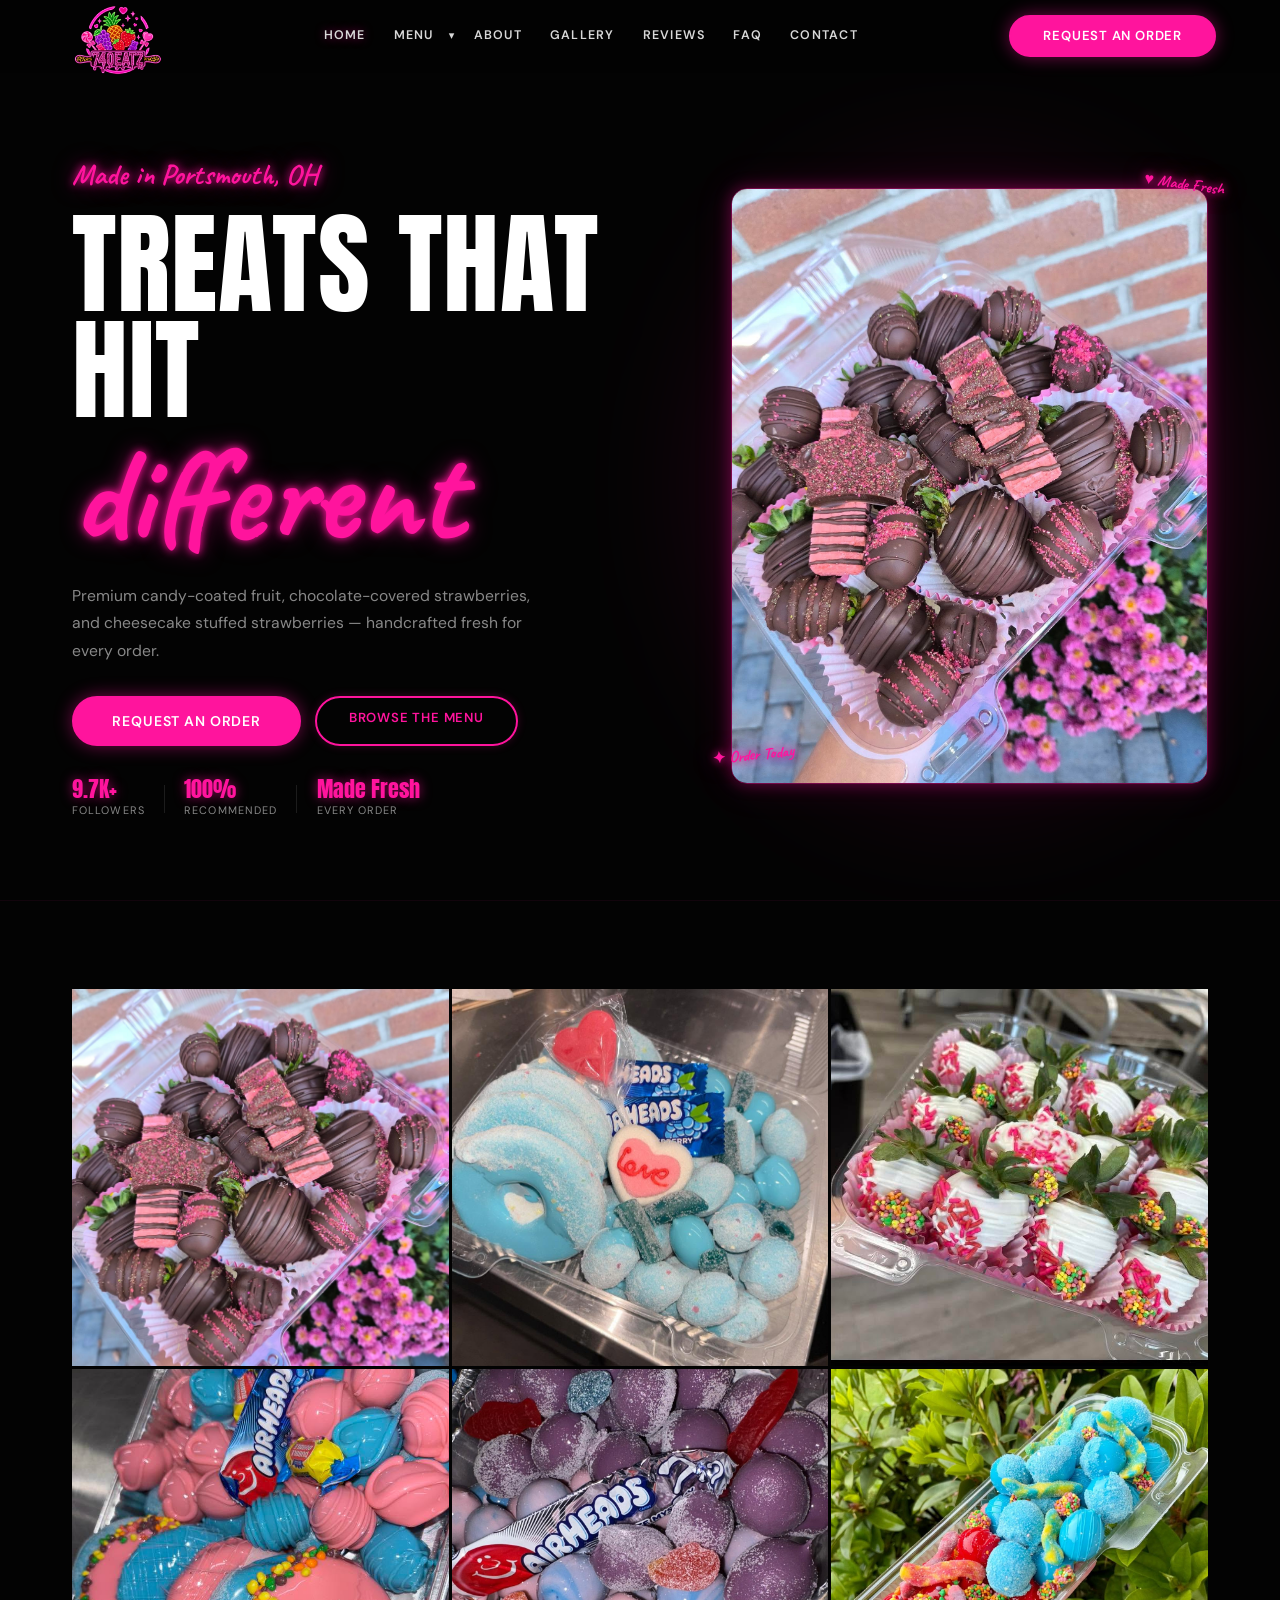
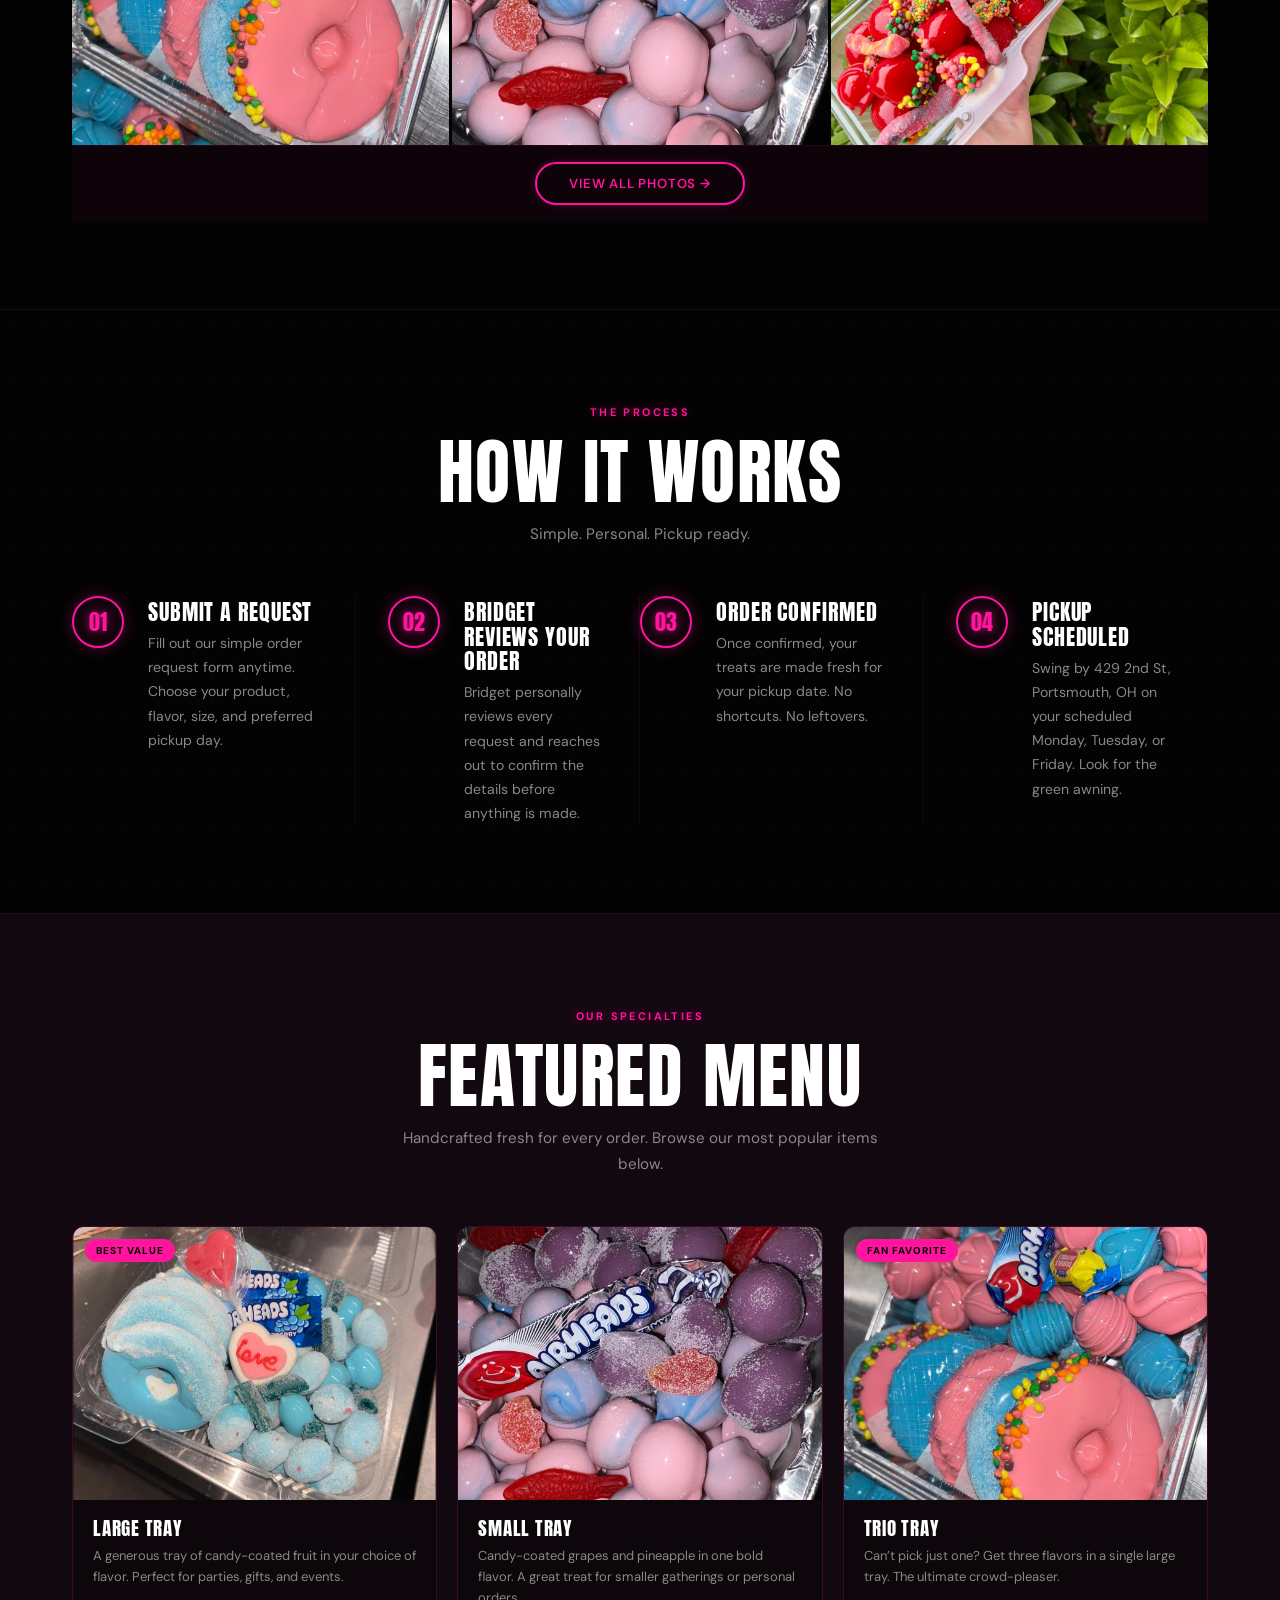
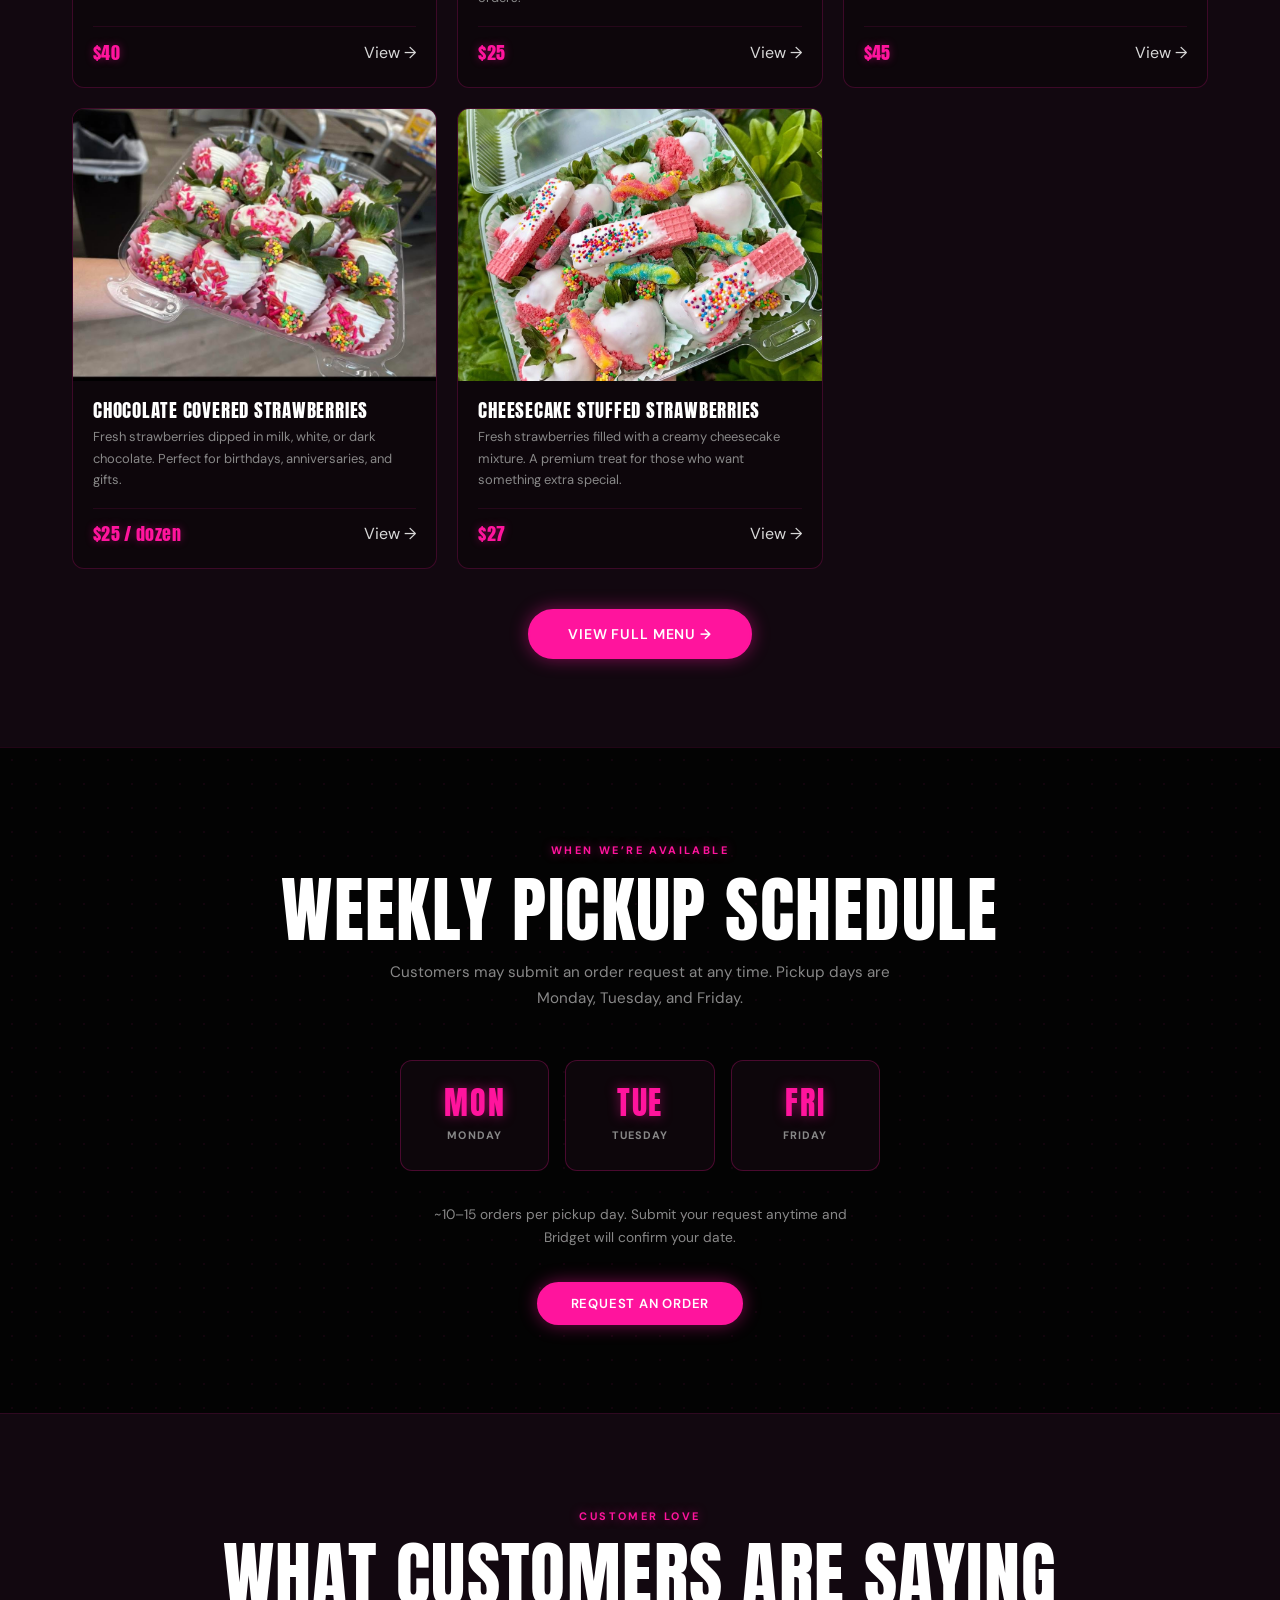
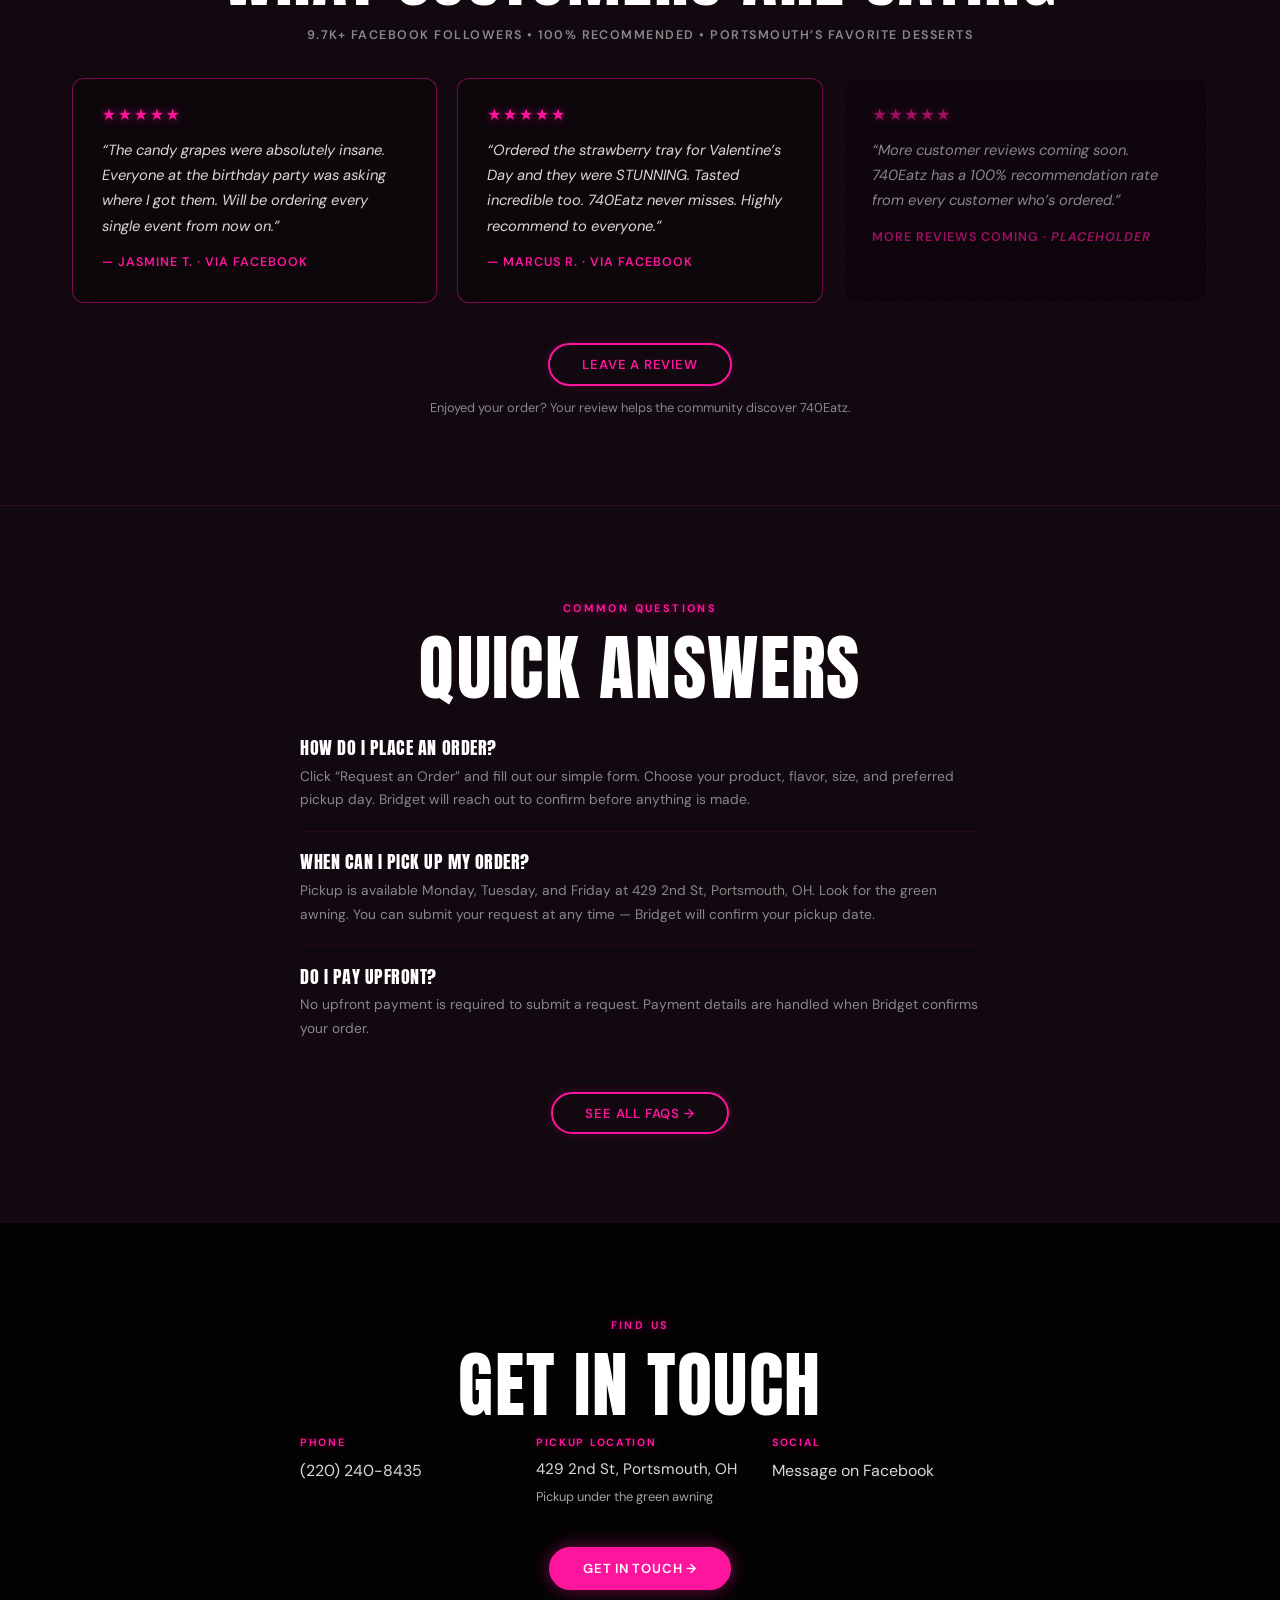
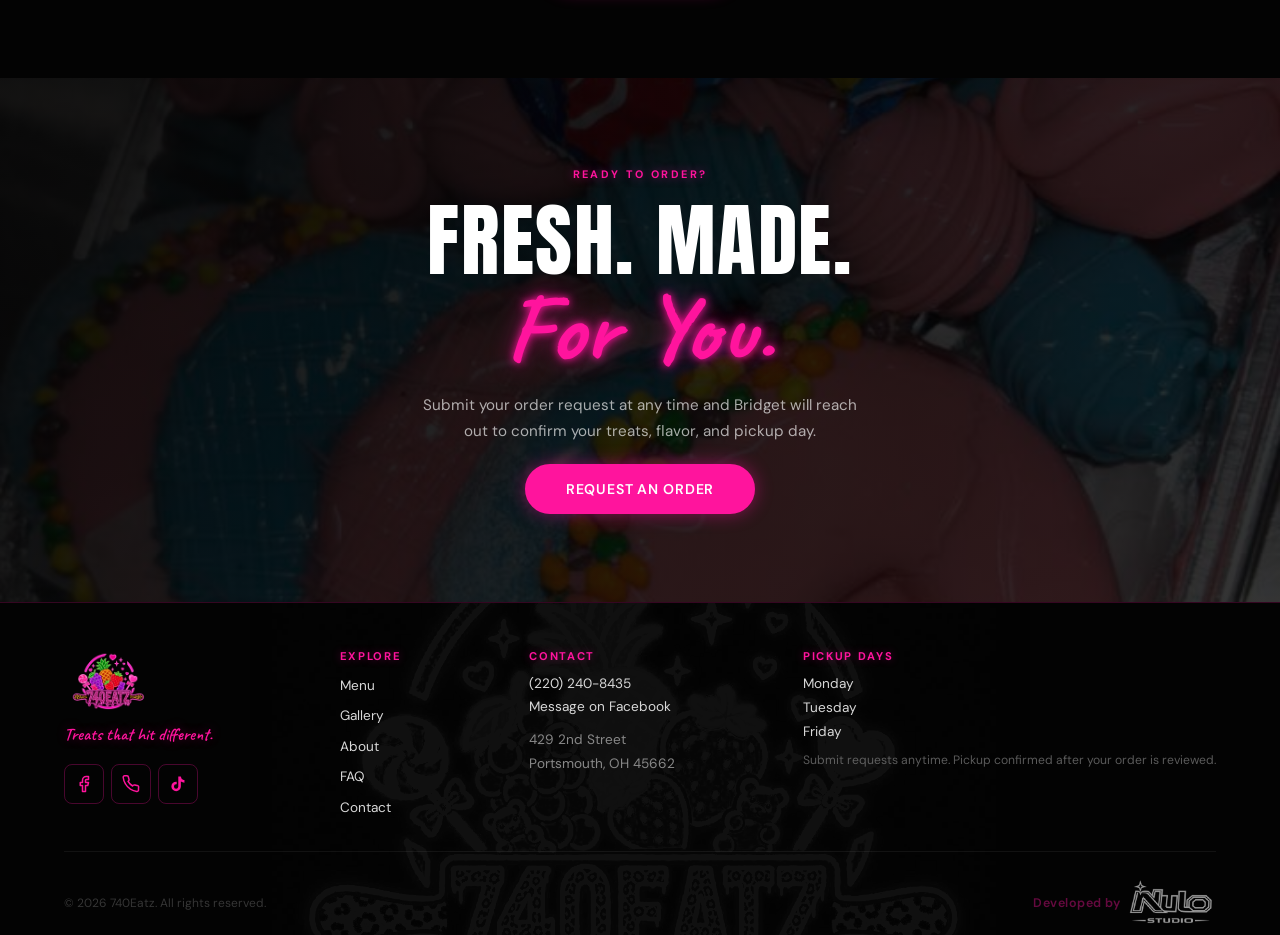
==== commit c3f39d03: "740Eatz V2 baseline before homepage polish and order flow improvements" ====
--- a/index.html
+++ b/index.html
@@ -94,7 +94,7 @@
             "openingHoursSpecification": [
                 {
                     "@type": "OpeningHoursSpecification",
-                    "dayOfWeek": ["Monday", "Wednesday", "Friday"],
+                    "dayOfWeek": ["Monday", "Tuesday", "Friday"],
                     "description": "Pickup available by scheduled order only"
                 }
             ]
@@ -136,21 +136,12 @@
 
                         </li>
 
-                        <li class="navItem" id="menuDropdownItem">
-
-                            <button
-                                class="navLink navLinkHasDropdown"
-                                id="menuDropdownBtn"
-                                type="button"
-                                aria-haspopup="true"
-                                aria-expanded="false"
-                            >
-
-                                Menu
-
-                                <span class="navCaret" aria-hidden="true">&#9660;</span>
-
-                            </button>
+                        <li class="navItem navItemHasDropdown" id="menuDropdownItem">
+
+                            <div class="navItemInner">
+                                <a class="navLink" href="menu.html">Menu</a>
+                                <button class="navChevronBtn" id="menuDropdownBtn" type="button" aria-haspopup="true" aria-expanded="false" aria-label="Menu categories"><span class="navCaret" aria-hidden="true">&#9660;</span></button>
+                            </div>
 
                             <ul class="navSubList" id="menuDropdownList" role="menu">
 
@@ -191,6 +182,20 @@
                                     >
 
                                         Cheesecake Stuffed Strawberries
+
+                                    </a>
+
+                                </li>
+
+                                <li role="none">
+
+                                    <a
+                                        class="navSubLink navSubLinkAll"
+                                        href="menu.html"
+                                        role="menuitem"
+                                    >
+
+                                        View Full Menu &rarr;
 
                                     </a>
 
@@ -370,240 +375,44 @@
 
 
         <!-- ============================================================
-             FEATURED SHOWCASE SECTION
+             MINI GALLERY
         ============================================================ -->
 
-        <section class="showcaseSection" id="showcase">
+        <section class="miniGallerySection" id="miniGallery">
 
             <div class="sectionInner">
 
-                <div class="sectionLabelWrap">
-
-                    <span class="sectionLabel">What We Make</span>
-
-                </div>
-
-                <h2 class="sectionHeadline">Handcrafted to Order</h2>
-
-                <p class="sectionSub">
-
-                    Every treat is made fresh for your pickup date. No shortcuts. No leftovers.
-
-                </p>
-
-                <div class="showcaseLayout">
-
-                    <!-- ── Feature: Candied Fruit ── -->
-
-                    <div class="showcaseFeatureCard">
-
-                        <div class="showcaseFeatureImgWrap">
-
-                            <img
-                                class="showcaseFeatureImg"
-                                src="graphics/images/fanFavPlatter-BlueRas.jpg"
-                                alt="Candy-coated blue raspberry fruit platter"
-                                loading="lazy"
-                                width="640"
-                                height="360"
-                            >
-
-                            <span class="showcaseCategoryBadge">Fan Favorite</span>
-
-                        </div>
-
-                        <div class="showcaseFeatureBody">
-
-                            <h3 class="showcaseFeatureName">Candied Fruit</h3>
-
-                            <p class="showcaseFeatureDesc">
-
-                                Bold candy-coated grapes and pineapples in your choice of flavor. Bluerazz, watermelon, green apple, cotton candy, or Tutti Frutti &mdash; we coat every piece fresh.
-
-                            </p>
-
-                            <div class="showcaseFeatureFooter">
-
-                                <span class="showcaseFeaturePrice">Small $25 &bull; Large $40 &bull; 3 Flavors $45</span>
-
-                                <a class="btnPrimary" href="menu.html#candiedFruit">View Options</a>
-
-                            </div>
-
-                        </div>
-
-                    </div>
-
-                    <!-- ── Side Cards ── -->
-
-                    <div class="showcaseSideCards">
-
-                        <!-- Chocolate Covered Strawberries -->
-
-                        <div class="showcaseSideCard">
-
-                            <div class="showcaseSideImgWrap">
-
-                                <img
-                                    class="showcaseSideImg"
-                                    src="graphics/images/chocoCoveredStrawberries.jpg"
-                                    alt="Chocolate covered strawberries"
-                                    loading="lazy"
-                                    width="480"
-                                    height="360"
-                                >
-
-                                <span class="showcaseCategoryBadge">$25 / Dozen</span>
-
-                            </div>
-
-                            <div class="showcaseSideBody">
-
-                                <h3 class="showcaseSideName">Chocolate Covered Strawberries</h3>
-
-                                <p class="showcaseSideDesc">
-
-                                    Fresh strawberries dipped in milk, white, or dark chocolate. Perfect for birthdays, anniversaries, and gifts.
-
-                                </p>
-
-                                <div class="showcaseSideFooter">
-
-                                    <span class="showcaseSidePrice">$25 per dozen</span>
-
-                                    <a class="btnOutline" href="menu.html#chocoStrawberries">View</a>
-
-                                </div>
-
-                            </div>
-
-                        </div>
-
-                        <!-- Cheesecake Stuffed Strawberries -->
-
-                        <div class="showcaseSideCard">
-
-                            <div class="showcaseSideImgWrap">
-
-                                <img
-                                    class="showcaseSideImg"
-                                    src="graphics/images/chocoCoveredFruit2.jpg"
-                                    alt="Cheesecake stuffed strawberries"
-                                    loading="lazy"
-                                    width="480"
-                                    height="360"
-                                >
-
-                                <span class="showcaseCategoryBadge">$27</span>
-
-                            </div>
-
-                            <div class="showcaseSideBody">
-
-                                <h3 class="showcaseSideName">Cheesecake Stuffed Strawberries</h3>
-
-                                <p class="showcaseSideDesc">
-
-                                    Fresh strawberries filled with a creamy cheesecake mixture. A premium treat for those who want something extra special.
-
-                                </p>
-
-                                <div class="showcaseSideFooter">
-
-                                    <span class="showcaseSidePrice">$27</span>
-
-                                    <a class="btnOutline" href="menu.html#cheesecakeStrawberries">View</a>
-
-                                </div>
-
-                            </div>
-
-                        </div>
-
-                    </div>
-
-                </div>
-
-                <div class="showcaseCta">
-
-                    <a class="btnPrimary btnLarge" href="menu.html">Browse Full Menu</a>
-
-                </div>
-
-            </div>
-
-        </section>
-
-
-        <!-- ============================================================
-             ORDERING STATUS SECTION
-        ============================================================ -->
-
-        <section class="orderStatusSection" id="orderStatus">
-
-            <div class="sectionInner orderStatusInner">
-
-                <div>
-
-                    <span class="statusBadge">
-
-                        <span class="statusDot" aria-hidden="true"></span>
-
-                        Now Accepting Orders
-
-                    </span>
-
-                    <h2 class="statusHeadline" style="margin-top: 1rem;">
-
-                        We&rsquo;re Open
-
-                        <span class="accentScript">This Week</span>
-
-                    </h2>
-
-                    <p class="statusNote" style="margin-top: 0.75rem;">
-
-                        Orders are made fresh and available for scheduled pickup on the days below. Submit your request and we&rsquo;ll confirm your day.
-
-                    </p>
-
-                    <div style="margin-top: 1.5rem;">
-
-                        <a class="btnPrimary" href="orderPage.html">Request an Order</a>
-
-                    </div>
-
-                </div>
-
-                <div
-                    class="statusDaysList"
-                    aria-label="Available pickup days"
-                    data-pickup-days="Monday,Wednesday,Friday"
-                >
-
-                    <div class="statusDayRow statusDayActive">
-
-                        <span class="statusDayName">Monday</span>
-
-                        <span class="statusDayCheck" aria-label="Available">&#10003;</span>
-
-                    </div>
-
-                    <div class="statusDayRow statusDayActive">
-
-                        <span class="statusDayName">Wednesday</span>
-
-                        <span class="statusDayCheck" aria-label="Available">&#10003;</span>
-
-                    </div>
-
-                    <div class="statusDayRow statusDayActive">
-
-                        <span class="statusDayName">Friday</span>
-
-                        <span class="statusDayCheck" aria-label="Available">&#10003;</span>
-
-                    </div>
+                <div class="miniGalleryGrid">
+
+                    <a class="miniGalleryItem" href="gallery.html">
+                        <img class="miniGalleryImg" src="graphics/images/mainChocoFruit.jpg" alt="Chocolate-covered fruit" loading="lazy" width="400" height="300">
+                    </a>
+
+                    <a class="miniGalleryItem" href="gallery.html">
+                        <img class="miniGalleryImg" src="graphics/images/fanFavPlatter-BlueRas.jpg" alt="Candied fruit blue raspberry platter" loading="lazy" width="400" height="300">
+                    </a>
+
+                    <a class="miniGalleryItem" href="gallery.html">
+                        <img class="miniGalleryImg" src="graphics/images/chocoCoveredStrawberries.jpg" alt="Chocolate covered strawberries" loading="lazy" width="400" height="300">
+                    </a>
+
+                    <a class="miniGalleryItem" href="gallery.html">
+                        <img class="miniGalleryImg" src="graphics/images/blue-pink-platter.jpg" alt="Blue and pink candy fruit platter" loading="lazy" width="400" height="300">
+                    </a>
+
+                    <a class="miniGalleryItem" href="gallery.html">
+                        <img class="miniGalleryImg" src="graphics/images/coatedCandy.jpg" alt="Candy-coated fruit" loading="lazy" width="400" height="300">
+                    </a>
+
+                    <a class="miniGalleryItem" href="gallery.html">
+                        <img class="miniGalleryImg" src="graphics/images/BluevsRedBoat.jpg" alt="Blue and red candy boat" loading="lazy" width="400" height="300">
+                    </a>
+
+                </div>
+
+                <div class="miniGalleryViewAll">
+
+                    <a class="btnOutline" href="gallery.html">View All Photos &rarr;</a>
 
                 </div>
 
@@ -646,11 +455,11 @@
 
                         <div class="howOrderContent">
 
-                            <h3 class="howOrderTitle">Browse the Menu</h3>
+                            <h3 class="howOrderTitle">Submit a Request</h3>
 
                             <p class="howOrderDesc">
 
-                                Explore our three signature categories. Find your treat, check the flavors, and decide on your size.
+                                Fill out our simple order request form anytime. Choose your product, flavor, size, and preferred pickup day.
 
                             </p>
 
@@ -668,11 +477,11 @@
 
                         <div class="howOrderContent">
 
-                            <h3 class="howOrderTitle">Submit Your Request</h3>
+                            <h3 class="howOrderTitle">Bridget Reviews Your Order</h3>
 
                             <p class="howOrderDesc">
 
-                                Fill out the order request form with your product, flavor, and preferred pickup day. No payment needed upfront.
+                                Bridget personally reviews every request and reaches out to confirm the details before anything is made.
 
                             </p>
 
@@ -690,11 +499,11 @@
 
                         <div class="howOrderContent">
 
-                            <h3 class="howOrderTitle">We&rsquo;ll Contact You</h3>
+                            <h3 class="howOrderTitle">Order Confirmed</h3>
 
                             <p class="howOrderDesc">
 
-                                We&rsquo;ll reach out to confirm your order, answer any questions, and lock in your pickup date.
+                                Once confirmed, your treats are made fresh for your pickup date. No shortcuts. No leftovers.
 
                             </p>
 
@@ -712,17 +521,334 @@
 
                         <div class="howOrderContent">
 
-                            <h3 class="howOrderTitle">Pickup &amp; Enjoy</h3>
+                            <h3 class="howOrderTitle">Pickup Scheduled</h3>
 
                             <p class="howOrderDesc">
 
-                                Swing by 429 2nd St, Portsmouth, OH on your scheduled day and pick up your fresh made-to-order treats.
+                                Swing by 429 2nd St, Portsmouth, OH on your scheduled Monday, Tuesday, or Friday. Look for the green awning.
 
                             </p>
 
                         </div>
 
                     </div>
+
+                </div>
+
+            </div>
+
+        </section>
+
+
+        <!-- ============================================================
+             FEATURED MENU
+        ============================================================ -->
+
+        <section class="featuredMenuSection" id="featuredMenu">
+
+            <div class="sectionInner">
+
+                <div class="sectionLabelWrap">
+
+                    <span class="sectionLabel">Our Specialties</span>
+
+                </div>
+
+                <h2 class="sectionHeadline">Featured Menu</h2>
+
+                <p class="sectionSub">
+
+                    Handcrafted fresh for every order. Browse our most popular items below.
+
+                </p>
+
+                <div class="featuredMenuGrid">
+
+                    <!-- Large Tray -->
+
+                    <a class="featuredMenuCard" href="menu.html#candiedFruit">
+
+                        <div class="featuredMenuImgWrap">
+
+                            <img
+                                class="featuredMenuImg"
+                                src="graphics/images/fanFavPlatter-BlueRas.jpg"
+                                alt="Large candied fruit tray"
+                                loading="lazy"
+                                width="400"
+                                height="260"
+                            >
+
+                            <span class="featuredMenuBadge">Best Value</span>
+
+                        </div>
+
+                        <div class="featuredMenuBody">
+
+                            <h3 class="featuredMenuName">Large Tray</h3>
+
+                            <p class="featuredMenuDesc">
+
+                                A generous tray of candy-coated fruit in your choice of flavor. Perfect for parties, gifts, and events.
+
+                            </p>
+
+                            <div class="featuredMenuFooter">
+
+                                <span class="featuredMenuPrice">$40</span>
+
+                                <span class="featuredMenuCta">View &rarr;</span>
+
+                            </div>
+
+                        </div>
+
+                    </a>
+
+                    <!-- Small Tray -->
+
+                    <a class="featuredMenuCard" href="menu.html#candiedFruit">
+
+                        <div class="featuredMenuImgWrap">
+
+                            <img
+                                class="featuredMenuImg"
+                                src="graphics/images/coatedCandy.jpg"
+                                alt="Small candied fruit tray"
+                                loading="lazy"
+                                width="400"
+                                height="260"
+                            >
+
+                        </div>
+
+                        <div class="featuredMenuBody">
+
+                            <h3 class="featuredMenuName">Small Tray</h3>
+
+                            <p class="featuredMenuDesc">
+
+                                Candy-coated grapes and pineapple in one bold flavor. A great treat for smaller gatherings or personal orders.
+
+                            </p>
+
+                            <div class="featuredMenuFooter">
+
+                                <span class="featuredMenuPrice">$25</span>
+
+                                <span class="featuredMenuCta">View &rarr;</span>
+
+                            </div>
+
+                        </div>
+
+                    </a>
+
+                    <!-- Trio Tray -->
+
+                    <a class="featuredMenuCard" href="menu.html#candiedFruit">
+
+                        <div class="featuredMenuImgWrap">
+
+                            <img
+                                class="featuredMenuImg"
+                                src="graphics/images/blue-pink-platter.jpg"
+                                alt="Trio candied fruit tray with three flavors"
+                                loading="lazy"
+                                width="400"
+                                height="260"
+                            >
+
+                            <span class="featuredMenuBadge">Fan Favorite</span>
+
+                        </div>
+
+                        <div class="featuredMenuBody">
+
+                            <h3 class="featuredMenuName">Trio Tray</h3>
+
+                            <p class="featuredMenuDesc">
+
+                                Can&rsquo;t pick just one? Get three flavors in a single large tray. The ultimate crowd-pleaser.
+
+                            </p>
+
+                            <div class="featuredMenuFooter">
+
+                                <span class="featuredMenuPrice">$45</span>
+
+                                <span class="featuredMenuCta">View &rarr;</span>
+
+                            </div>
+
+                        </div>
+
+                    </a>
+
+                    <!-- Chocolate Covered Strawberries -->
+
+                    <a class="featuredMenuCard" href="menu.html#chocoStrawberries">
+
+                        <div class="featuredMenuImgWrap">
+
+                            <img
+                                class="featuredMenuImg"
+                                src="graphics/images/chocoCoveredStrawberries.jpg"
+                                alt="Chocolate covered strawberries"
+                                loading="lazy"
+                                width="400"
+                                height="260"
+                            >
+
+                        </div>
+
+                        <div class="featuredMenuBody">
+
+                            <h3 class="featuredMenuName">Chocolate Covered Strawberries</h3>
+
+                            <p class="featuredMenuDesc">
+
+                                Fresh strawberries dipped in milk, white, or dark chocolate. Perfect for birthdays, anniversaries, and gifts.
+
+                            </p>
+
+                            <div class="featuredMenuFooter">
+
+                                <span class="featuredMenuPrice">$25 / dozen</span>
+
+                                <span class="featuredMenuCta">View &rarr;</span>
+
+                            </div>
+
+                        </div>
+
+                    </a>
+
+                    <!-- Cheesecake Stuffed Strawberries -->
+
+                    <a class="featuredMenuCard" href="menu.html#cheesecakeStrawberries">
+
+                        <div class="featuredMenuImgWrap">
+
+                            <img
+                                class="featuredMenuImg"
+                                src="graphics/images/chocoCoveredFruit2.jpg"
+                                alt="Cheesecake stuffed strawberries"
+                                loading="lazy"
+                                width="400"
+                                height="260"
+                            >
+
+                        </div>
+
+                        <div class="featuredMenuBody">
+
+                            <h3 class="featuredMenuName">Cheesecake Stuffed Strawberries</h3>
+
+                            <p class="featuredMenuDesc">
+
+                                Fresh strawberries filled with a creamy cheesecake mixture. A premium treat for those who want something extra special.
+
+                            </p>
+
+                            <div class="featuredMenuFooter">
+
+                                <span class="featuredMenuPrice">$27</span>
+
+                                <span class="featuredMenuCta">View &rarr;</span>
+
+                            </div>
+
+                        </div>
+
+                    </a>
+
+                </div>
+
+                <div class="showcaseCta">
+
+                    <a class="btnPrimary btnLarge" href="menu.html">View Full Menu &rarr;</a>
+
+                </div>
+
+            </div>
+
+        </section>
+
+
+        <!-- ============================================================
+             WEEKLY PICKUP SCHEDULE
+        ============================================================ -->
+
+        <!-- [DASHBOARD HOOK] data-pickup-days: source of truth for pickup day display -->
+        <!-- [DASHBOARD HOOK] pickupCapacityNote: update text via dashboard to reflect current capacity -->
+
+        <section class="pickupScheduleSection" id="pickupSchedule">
+
+            <div class="sectionInner">
+
+                <div class="sectionLabelWrap">
+
+                    <span class="sectionLabel">When We&rsquo;re Available</span>
+
+                </div>
+
+                <h2 class="sectionHeadline">Weekly Pickup Schedule</h2>
+
+                <p class="sectionSub">
+
+                    Customers may submit an order request at any time. Pickup days are Monday, Tuesday, and Friday.
+
+                </p>
+
+                <div
+                    class="pickupScheduleInner"
+                    data-pickup-days="Monday,Tuesday,Friday"
+                >
+
+                    <!-- [DASHBOARD HOOK] pickupDaysGrid: render day cards dynamically from data-pickup-days -->
+
+                    <div class="pickupDaysGrid">
+
+                        <div class="pickupDayCard">
+
+                            <span class="pickupDayAbbr" aria-hidden="true">MON</span>
+
+                            <span class="pickupDayFull">Monday</span>
+
+                        </div>
+
+                        <div class="pickupDayCard">
+
+                            <span class="pickupDayAbbr" aria-hidden="true">TUE</span>
+
+                            <span class="pickupDayFull">Tuesday</span>
+
+                        </div>
+
+                        <div class="pickupDayCard">
+
+                            <span class="pickupDayAbbr" aria-hidden="true">FRI</span>
+
+                            <span class="pickupDayFull">Friday</span>
+
+                        </div>
+
+                    </div>
+
+                    <!-- [DASHBOARD HOOK] pickupCapacityNote: capacity per day can be surfaced here -->
+
+                    <p class="pickupCapacityNote">
+
+                        ~10&ndash;15 orders per pickup day. Submit your request anytime and Bridget will confirm your date.
+
+                    </p>
+
+                </div>
+
+                <div style="margin-top: 2rem; text-align: center;">
+
+                    <a class="btnPrimary" href="orderPage.html">Request an Order</a>
 
                 </div>
 
@@ -808,6 +934,139 @@
                         Enjoyed your order? Your review helps the community discover 740Eatz.
 
                     </p>
+
+                </div>
+
+            </div>
+
+        </section>
+
+
+        <!-- ============================================================
+             HOME FAQ
+        ============================================================ -->
+
+        <section class="homeFaqSection" id="homeFaq">
+
+            <div class="sectionInner">
+
+                <div class="sectionLabelWrap">
+
+                    <span class="sectionLabel">Common Questions</span>
+
+                </div>
+
+                <h2 class="sectionHeadline">Quick Answers</h2>
+
+                <ul class="homeFaqList" role="list">
+
+                    <li class="homeFaqItem">
+
+                        <h3 class="homeFaqQ">How do I place an order?</h3>
+
+                        <p class="homeFaqA">
+
+                            Click &ldquo;Request an Order&rdquo; and fill out our simple form. Choose your product, flavor, size, and preferred pickup day. Bridget will reach out to confirm before anything is made.
+
+                        </p>
+
+                    </li>
+
+                    <li class="homeFaqItem">
+
+                        <h3 class="homeFaqQ">When can I pick up my order?</h3>
+
+                        <p class="homeFaqA">
+
+                            Pickup is available Monday, Tuesday, and Friday at 429 2nd St, Portsmouth, OH. Look for the green awning. You can submit your request at any time &mdash; Bridget will confirm your pickup date.
+
+                        </p>
+
+                    </li>
+
+                    <li class="homeFaqItem">
+
+                        <h3 class="homeFaqQ">Do I pay upfront?</h3>
+
+                        <p class="homeFaqA">
+
+                            No upfront payment is required to submit a request. Payment details are handled when Bridget confirms your order.
+
+                        </p>
+
+                    </li>
+
+                </ul>
+
+                <div class="homeFaqCta">
+
+                    <a class="btnOutline" href="faq.html">See All FAQs &rarr;</a>
+
+                </div>
+
+            </div>
+
+        </section>
+
+
+        <!-- ============================================================
+             HOME CONTACT STRIP
+        ============================================================ -->
+
+        <section class="homeContactSection" id="homeContact">
+
+            <div class="sectionInner">
+
+                <div class="sectionLabelWrap">
+
+                    <span class="sectionLabel">Find Us</span>
+
+                </div>
+
+                <h2 class="sectionHeadline">Get in Touch</h2>
+
+                <div class="homeContactGrid">
+
+                    <div class="homeContactItem">
+
+                        <span class="homeContactLabel">Phone</span>
+
+                        <a class="homeContactLink" href="tel:+12202408435">(220) 240-8435</a>
+
+                    </div>
+
+                    <div class="homeContactItem">
+
+                        <span class="homeContactLabel">Pickup Location</span>
+
+                        <span class="homeContactValue">429 2nd St, Portsmouth, OH</span>
+
+                        <span class="homeContactValue" style="font-size: 0.8rem; opacity: 0.75;">Pickup under the green awning</span>
+
+                    </div>
+
+                    <div class="homeContactItem">
+
+                        <span class="homeContactLabel">Social</span>
+
+                        <a
+                            class="homeContactLink"
+                            href="https://www.facebook.com/profile.php?id=61558663167143"
+                            target="_blank"
+                            rel="noopener noreferrer"
+                        >
+
+                            Message on Facebook
+
+                        </a>
+
+                    </div>
+
+                </div>
+
+                <div style="margin-top: 2rem; text-align: center;">
+
+                    <a class="btnPrimary" href="contact.html">Get in Touch &rarr;</a>
 
                 </div>
 
@@ -849,7 +1108,7 @@
 
                 <p class="dropsText">
 
-                    Submit your order request and we&rsquo;ll reach out to confirm your treats, flavor, and pickup day.
+                    Submit your order request at any time and Bridget will reach out to confirm your treats, flavor, and pickup day.
 
                 </p>
 
@@ -1047,7 +1306,7 @@
 
                             <li>Monday</li>
 
-                            <li>Wednesday</li>
+                            <li>Tuesday</li>
 
                             <li>Friday</li>
 
@@ -1055,7 +1314,7 @@
 
                         <p class="footerTextSm">
 
-                            Fresh made to order. Pickup confirmed after your request is received.
+                            Submit requests anytime. Pickup confirmed after your order is reviewed.
 
                         </p>
 
--- a/css/styleIndex.css
+++ b/css/styleIndex.css
@@ -4138,3 +4138,803 @@
     }
 
 }
+
+
+/* ============================================================
+   NAV — SPLIT ITEM (link + chevron toggle)
+============================================================ */
+
+.navItemInner
+{
+
+    display: flex;
+
+    align-items: center;
+
+}
+
+.navChevronBtn
+{
+
+    background: none;
+
+    border: none;
+
+    cursor: pointer;
+
+    color: var(--clrWhite);
+
+    padding: 0.1rem 0.3rem;
+
+    display: inline-flex;
+
+    align-items: center;
+
+    line-height: 1;
+
+    transition: color 0.2s ease;
+
+    flex-shrink: 0;
+
+}
+
+.navChevronBtn:hover
+{
+
+    color: var(--clrHotPink);
+
+}
+
+/* ── View Full Menu entry ── */
+
+.navSubLinkAll
+{
+
+    border-top: 1px solid rgba(255, 20, 157, 0.12);
+
+    margin-top: 0.25rem;
+
+    padding-top: 0.75rem;
+
+    color: var(--clrHotPink);
+
+    font-weight: 700;
+
+    letter-spacing: 0.06em;
+
+}
+
+.navSubLinkAll:hover
+{
+
+    color: var(--clrWhite);
+
+}
+
+@media (min-width: 920px)
+{
+
+    .navChevronBtn
+    {
+
+        color: var(--clrSoftText);
+
+        font-size: 0.65rem;
+
+        padding: 0.5rem 0.2rem;
+
+    }
+
+    .navChevronBtn:hover
+    {
+
+        color: var(--clrHotPink);
+
+    }
+
+}
+
+
+/* ============================================================
+   MINI GALLERY — HOMEPAGE VISUAL STRIP
+============================================================ */
+
+.miniGallerySection
+{
+
+    background-color: var(--clrBlack);
+
+    border-top: 1px solid rgba(255, 20, 157, 0.06);
+
+    padding: 0;
+
+}
+
+.miniGalleryGrid
+{
+
+    display: grid;
+
+    grid-template-columns: repeat(2, 1fr);
+
+    gap: 3px;
+
+}
+
+.miniGalleryItem
+{
+
+    overflow: hidden;
+
+    aspect-ratio: 1;
+
+    cursor: pointer;
+
+    display: block;
+
+    text-decoration: none;
+
+}
+
+.miniGalleryImg
+{
+
+    width: 100%;
+
+    height: 100%;
+
+    object-fit: cover;
+
+    display: block;
+
+    transition: transform 0.45s ease;
+
+}
+
+.miniGalleryItem:hover .miniGalleryImg
+{
+
+    transform: scale(1.06);
+
+}
+
+.miniGalleryViewAll
+{
+
+    display: flex;
+
+    align-items: center;
+
+    justify-content: center;
+
+    padding: 1rem 1.5rem;
+
+    background-color: rgba(255, 20, 157, 0.04);
+
+    font-family: var(--fontSans);
+
+    font-size: 0.75rem;
+
+    font-weight: 700;
+
+    text-transform: uppercase;
+
+    letter-spacing: 0.14em;
+
+    color: var(--clrHotPink);
+
+    text-decoration: none;
+
+    border-top: 1px solid rgba(255, 20, 157, 0.1);
+
+    transition: background-color 0.2s ease, color 0.2s ease;
+
+}
+
+.miniGalleryViewAll:hover
+{
+
+    background-color: rgba(255, 20, 157, 0.09);
+
+    color: var(--clrWhite);
+
+}
+
+@media (min-width: 640px)
+{
+
+    .miniGalleryGrid
+    {
+
+        grid-template-columns: repeat(3, 1fr);
+
+    }
+
+    .miniGalleryItem
+    {
+
+        aspect-ratio: 1;
+
+    }
+
+}
+
+
+/* ============================================================
+   FEATURED MENU — HOMEPAGE
+============================================================ */
+
+.featuredMenuSection
+{
+
+    background-color: var(--clrPanelAlt);
+
+    border-top: 1px solid rgba(255, 20, 157, 0.12);
+
+}
+
+.featuredMenuGrid
+{
+
+    display: grid;
+
+    grid-template-columns: 1fr;
+
+    gap: 1.25rem;
+
+    margin-bottom: 2.5rem;
+
+}
+
+.featuredMenuCard
+{
+
+    background-color: var(--clrPanel);
+
+    border: 1px solid rgba(255, 20, 157, 0.2);
+
+    border-radius: var(--radiusCard);
+
+    overflow: hidden;
+
+    display: flex;
+
+    flex-direction: column;
+
+    text-decoration: none;
+
+    transition:
+        border-color 0.25s ease,
+        box-shadow 0.25s ease,
+        transform 0.25s ease;
+
+}
+
+.featuredMenuCard:hover
+{
+
+    border-color: var(--clrHotPink);
+
+    box-shadow: var(--glowBox);
+
+    transform: translateY(-2px);
+
+}
+
+.featuredMenuImgWrap
+{
+
+    position: relative;
+
+    overflow: hidden;
+
+    aspect-ratio: 4 / 3;
+
+}
+
+.featuredMenuImg
+{
+
+    width: 100%;
+
+    height: 100%;
+
+    object-fit: cover;
+
+    display: block;
+
+    transition: transform 0.45s ease;
+
+}
+
+.featuredMenuCard:hover .featuredMenuImg
+{
+
+    transform: scale(1.05);
+
+}
+
+.featuredMenuBadge
+{
+
+    position: absolute;
+
+    top: 0.75rem;
+
+    left: 0.75rem;
+
+    background-color: var(--clrHotPink);
+
+    color: var(--clrBlack);
+
+    font-family: var(--fontSans);
+
+    font-size: 0.62rem;
+
+    font-weight: 800;
+
+    text-transform: uppercase;
+
+    letter-spacing: 0.1em;
+
+    padding: 0.28rem 0.7rem;
+
+    border-radius: var(--radiusPill);
+
+    line-height: 1.4;
+
+}
+
+.featuredMenuBody
+{
+
+    padding: 1.1rem 1.25rem 1.25rem;
+
+    display: flex;
+
+    flex-direction: column;
+
+    gap: 0.4rem;
+
+    flex: 1;
+
+}
+
+.featuredMenuName
+{
+
+    font-family: var(--fontCondensed);
+
+    font-size: 1.2rem;
+
+    font-weight: 400;
+
+    color: var(--clrWhite);
+
+    text-transform: uppercase;
+
+    letter-spacing: 0.04em;
+
+    line-height: 1.1;
+
+}
+
+.featuredMenuDesc
+{
+
+    font-size: 0.81rem;
+
+    color: var(--clrMuted);
+
+    line-height: 1.65;
+
+    flex: 1;
+
+}
+
+.featuredMenuFooter
+{
+
+    display: flex;
+
+    align-items: center;
+
+    justify-content: space-between;
+
+    gap: 0.75rem;
+
+    margin-top: 0.7rem;
+
+    padding-top: 0.7rem;
+
+    border-top: 1px solid rgba(255, 20, 157, 0.1);
+
+}
+
+.featuredMenuPrice
+{
+
+    font-family: var(--fontCondensed);
+
+    font-size: 1.1rem;
+
+    color: var(--clrHotPink);
+
+    text-shadow: 0 0 8px rgba(255, 20, 157, 0.4);
+
+    letter-spacing: 0.02em;
+
+}
+
+.featuredMenuCta
+{
+
+    display: flex;
+
+    align-items: center;
+
+}
+
+@media (min-width: 640px)
+{
+
+    .featuredMenuGrid
+    {
+
+        grid-template-columns: repeat(2, 1fr);
+
+    }
+
+}
+
+@media (min-width: 1024px)
+{
+
+    .featuredMenuGrid
+    {
+
+        grid-template-columns: repeat(3, 1fr);
+
+    }
+
+}
+
+
+/* ============================================================
+   PICKUP SCHEDULE — REDESIGNED HOMEPAGE SECTION
+============================================================ */
+
+.pickupScheduleSection
+{
+
+    background-color: var(--clrBlack);
+
+    background-image: radial-gradient(rgba(255, 20, 157, 0.06) 1px, transparent 1px);
+
+    background-size: 24px 24px;
+
+    border-top: 1px solid rgba(255, 20, 157, 0.12);
+
+}
+
+.pickupScheduleInner
+{
+
+    text-align: center;
+
+}
+
+.pickupDaysGrid
+{
+
+    display: grid;
+
+    grid-template-columns: repeat(3, 1fr);
+
+    gap: 1rem;
+
+    margin: 2rem auto;
+
+    max-width: 480px;
+
+}
+
+.pickupDayCard
+{
+
+    background-color: var(--clrPanel);
+
+    border: 1px solid rgba(255, 20, 157, 0.25);
+
+    border-radius: var(--radiusCard);
+
+    padding: 1.6rem 0.75rem;
+
+    display: flex;
+
+    flex-direction: column;
+
+    align-items: center;
+
+    gap: 0.5rem;
+
+    transition: border-color 0.25s ease, box-shadow 0.25s ease;
+
+}
+
+.pickupDayCard:hover
+{
+
+    border-color: var(--clrHotPink);
+
+    box-shadow: 0 0 18px rgba(255, 20, 157, 0.15);
+
+}
+
+.pickupDayAbbr
+{
+
+    font-family: var(--fontCondensed);
+
+    font-size: 2rem;
+
+    color: var(--clrHotPink);
+
+    text-shadow: 0 0 12px rgba(255, 20, 157, 0.5);
+
+    text-transform: uppercase;
+
+    letter-spacing: 0.06em;
+
+    line-height: 1;
+
+}
+
+.pickupDayFull
+{
+
+    font-family: var(--fontSans);
+
+    font-size: 0.68rem;
+
+    font-weight: 700;
+
+    text-transform: uppercase;
+
+    letter-spacing: 0.1em;
+
+    color: var(--clrMuted);
+
+}
+
+.pickupCapacityNote
+{
+
+    font-size: 0.86rem;
+
+    color: var(--clrMuted);
+
+    line-height: 1.72;
+
+    max-width: 420px;
+
+    margin: 0 auto 2rem;
+
+}
+
+/* [DASHBOARD HOOK] — pickupDayCard will receive data-capacity-remaining attribute
+   when the order management system is connected. JS can then display capacity here. */
+
+
+/* ============================================================
+   HOMEPAGE FAQ — MINI STRIP
+============================================================ */
+
+.homeFaqSection
+{
+
+    background-color: var(--clrPanelAlt);
+
+    border-top: 1px solid rgba(255, 20, 157, 0.12);
+
+}
+
+.homeFaqList
+{
+
+    max-width: 680px;
+
+    margin: 0 auto;
+
+    display: flex;
+
+    flex-direction: column;
+
+    gap: 0;
+
+}
+
+.homeFaqItem
+{
+
+    border-bottom: 1px solid rgba(255, 20, 157, 0.08);
+
+    padding: 1.2rem 0;
+
+}
+
+.homeFaqItem:last-child
+{
+
+    border-bottom: none;
+
+}
+
+.homeFaqQ
+{
+
+    font-family: var(--fontCondensed);
+
+    font-size: 1.1rem;
+
+    font-weight: 400;
+
+    color: var(--clrWhite);
+
+    text-transform: uppercase;
+
+    letter-spacing: 0.03em;
+
+    line-height: 1.2;
+
+    margin-bottom: 0.4rem;
+
+}
+
+.homeFaqA
+{
+
+    font-size: 0.86rem;
+
+    color: var(--clrMuted);
+
+    line-height: 1.72;
+
+}
+
+.homeFaqCta
+{
+
+    max-width: 680px;
+
+    margin: 2rem auto 0;
+
+    text-align: center;
+
+}
+
+
+/* ============================================================
+   HOMEPAGE CONTACT STRIP
+============================================================ */
+
+.homeContactSection
+{
+
+    background-color: var(--clrBlack);
+
+    border-top: 1px solid rgba(255, 20, 157, 0.12);
+
+}
+
+.homeContactGrid
+{
+
+    display: grid;
+
+    grid-template-columns: 1fr;
+
+    gap: 1.75rem;
+
+    max-width: 680px;
+
+    margin: 0 auto 2.5rem;
+
+    text-align: center;
+
+}
+
+.homeContactItem
+{
+
+    display: flex;
+
+    flex-direction: column;
+
+    align-items: center;
+
+    gap: 0.35rem;
+
+}
+
+.homeContactLabel
+{
+
+    font-family: var(--fontSans);
+
+    font-size: 0.66rem;
+
+    font-weight: 700;
+
+    text-transform: uppercase;
+
+    letter-spacing: 0.16em;
+
+    color: var(--clrHotPink);
+
+    text-shadow: 0 0 8px rgba(255, 20, 157, 0.4);
+
+}
+
+.homeContactValue
+{
+
+    font-size: 0.95rem;
+
+    color: var(--clrSoftText);
+
+    line-height: 1.55;
+
+    font-style: normal;
+
+}
+
+.homeContactLink
+{
+
+    color: var(--clrSoftText);
+
+    text-decoration: none;
+
+    transition: color 0.2s ease;
+
+}
+
+.homeContactLink:hover
+{
+
+    color: var(--clrHotPink);
+
+}
+
+.homeContactCta
+{
+
+    max-width: 680px;
+
+    margin: 0 auto;
+
+    text-align: center;
+
+}
+
+@media (min-width: 640px)
+{
+
+    .homeContactGrid
+    {
+
+        grid-template-columns: repeat(3, 1fr);
+
+        text-align: left;
+
+    }
+
+    .homeContactItem
+    {
+
+        align-items: flex-start;
+
+    }
+
+}
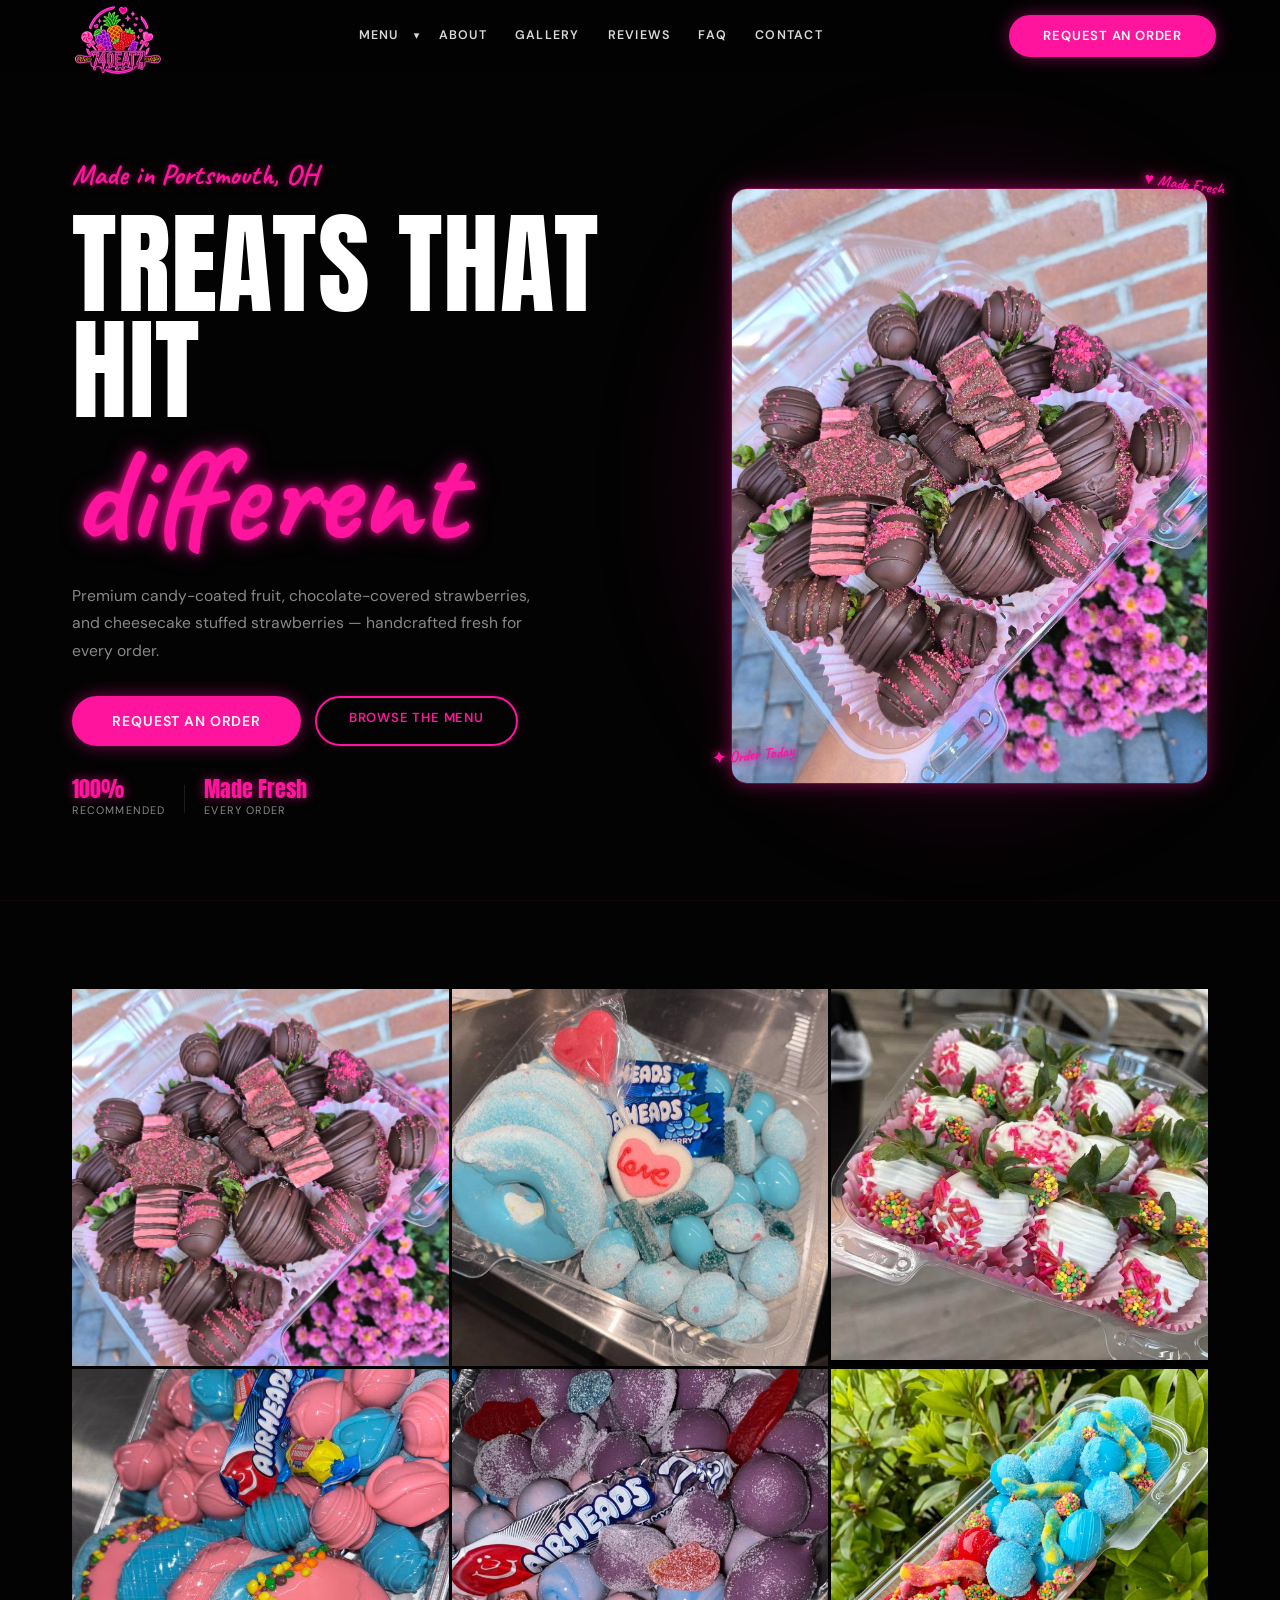
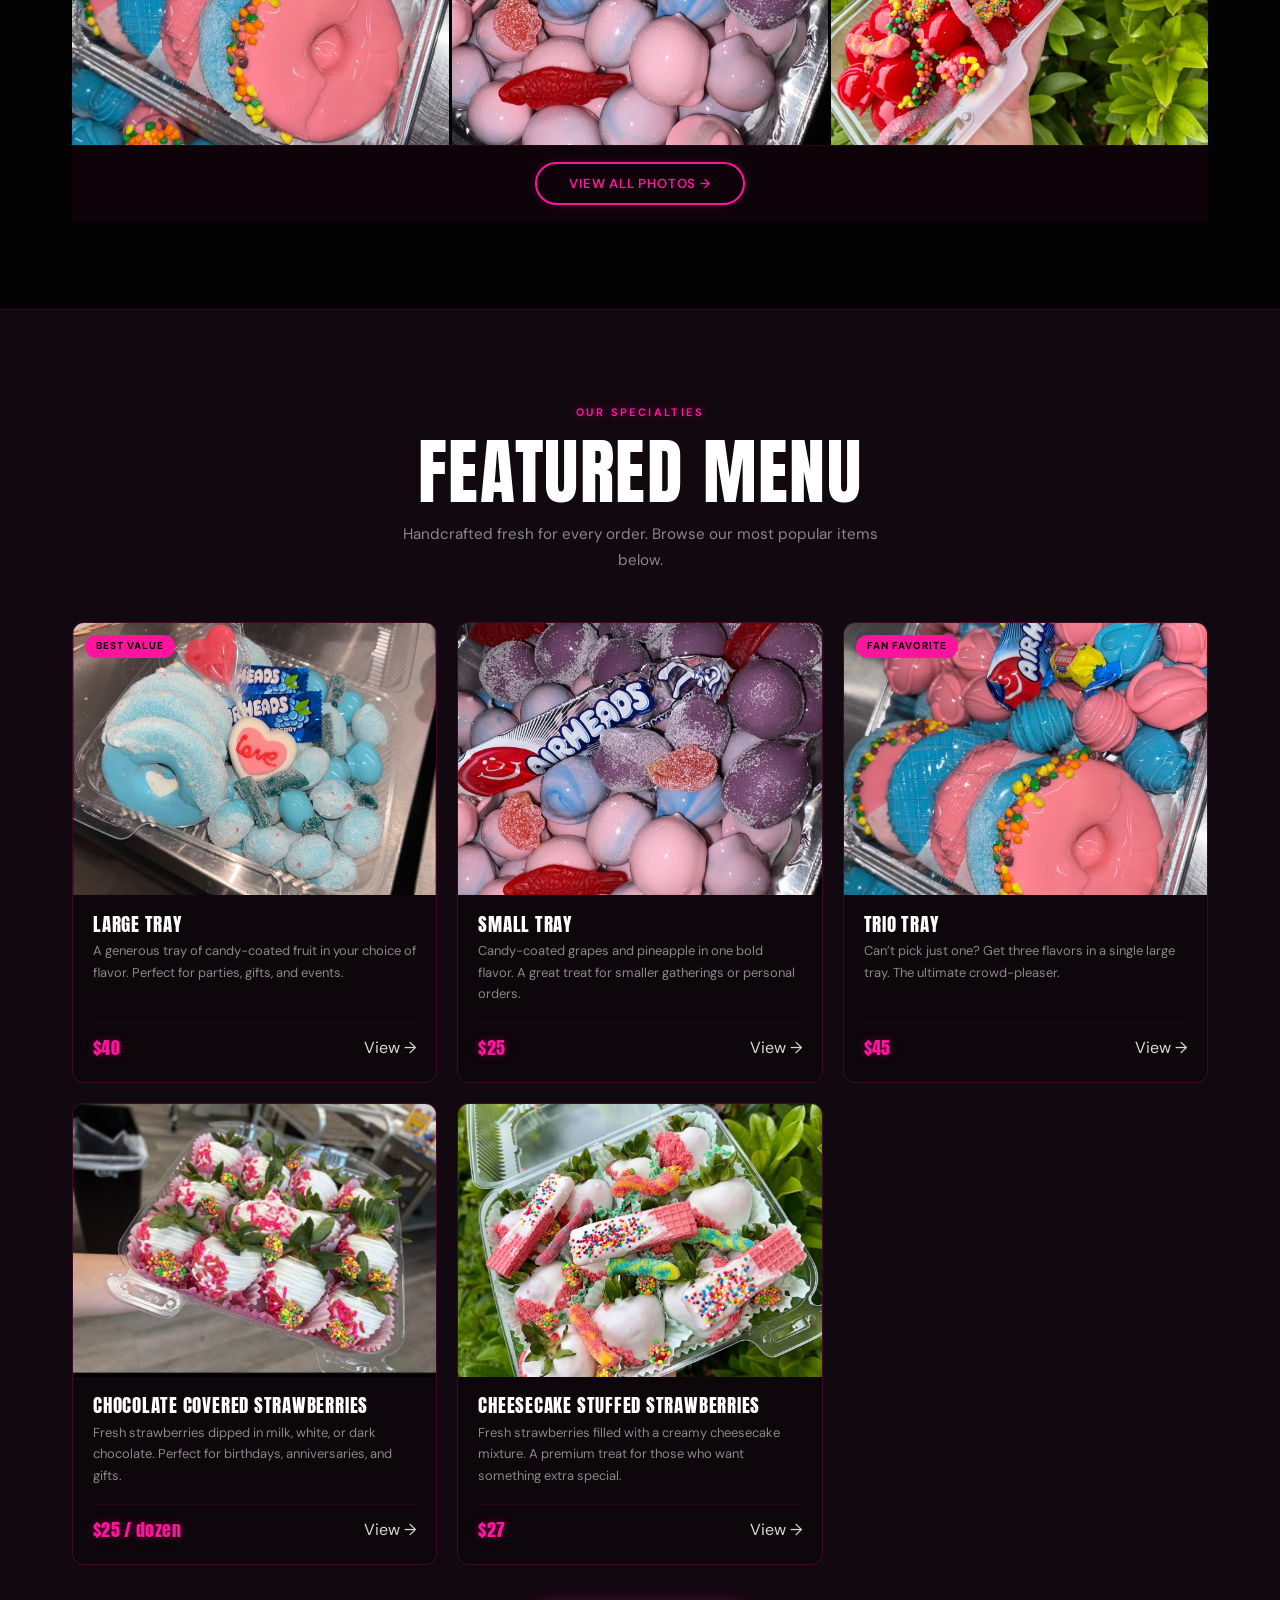
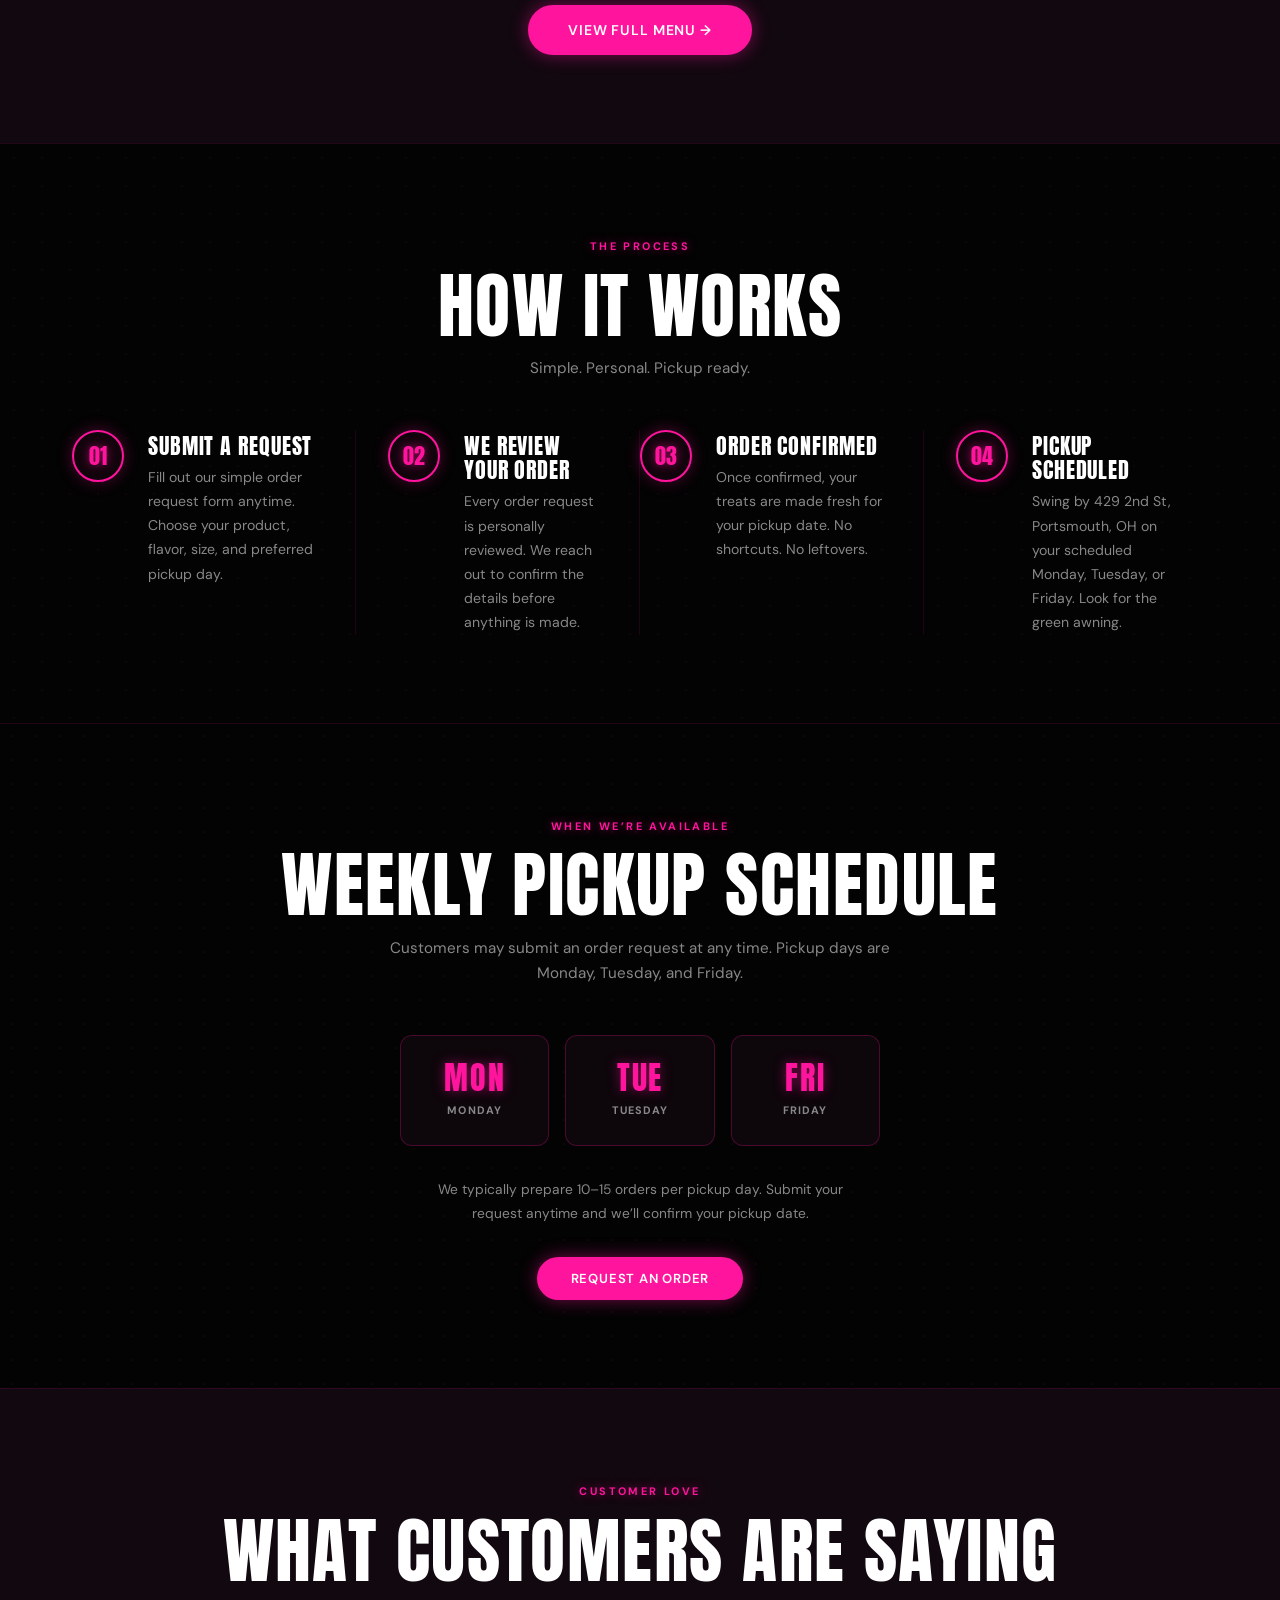
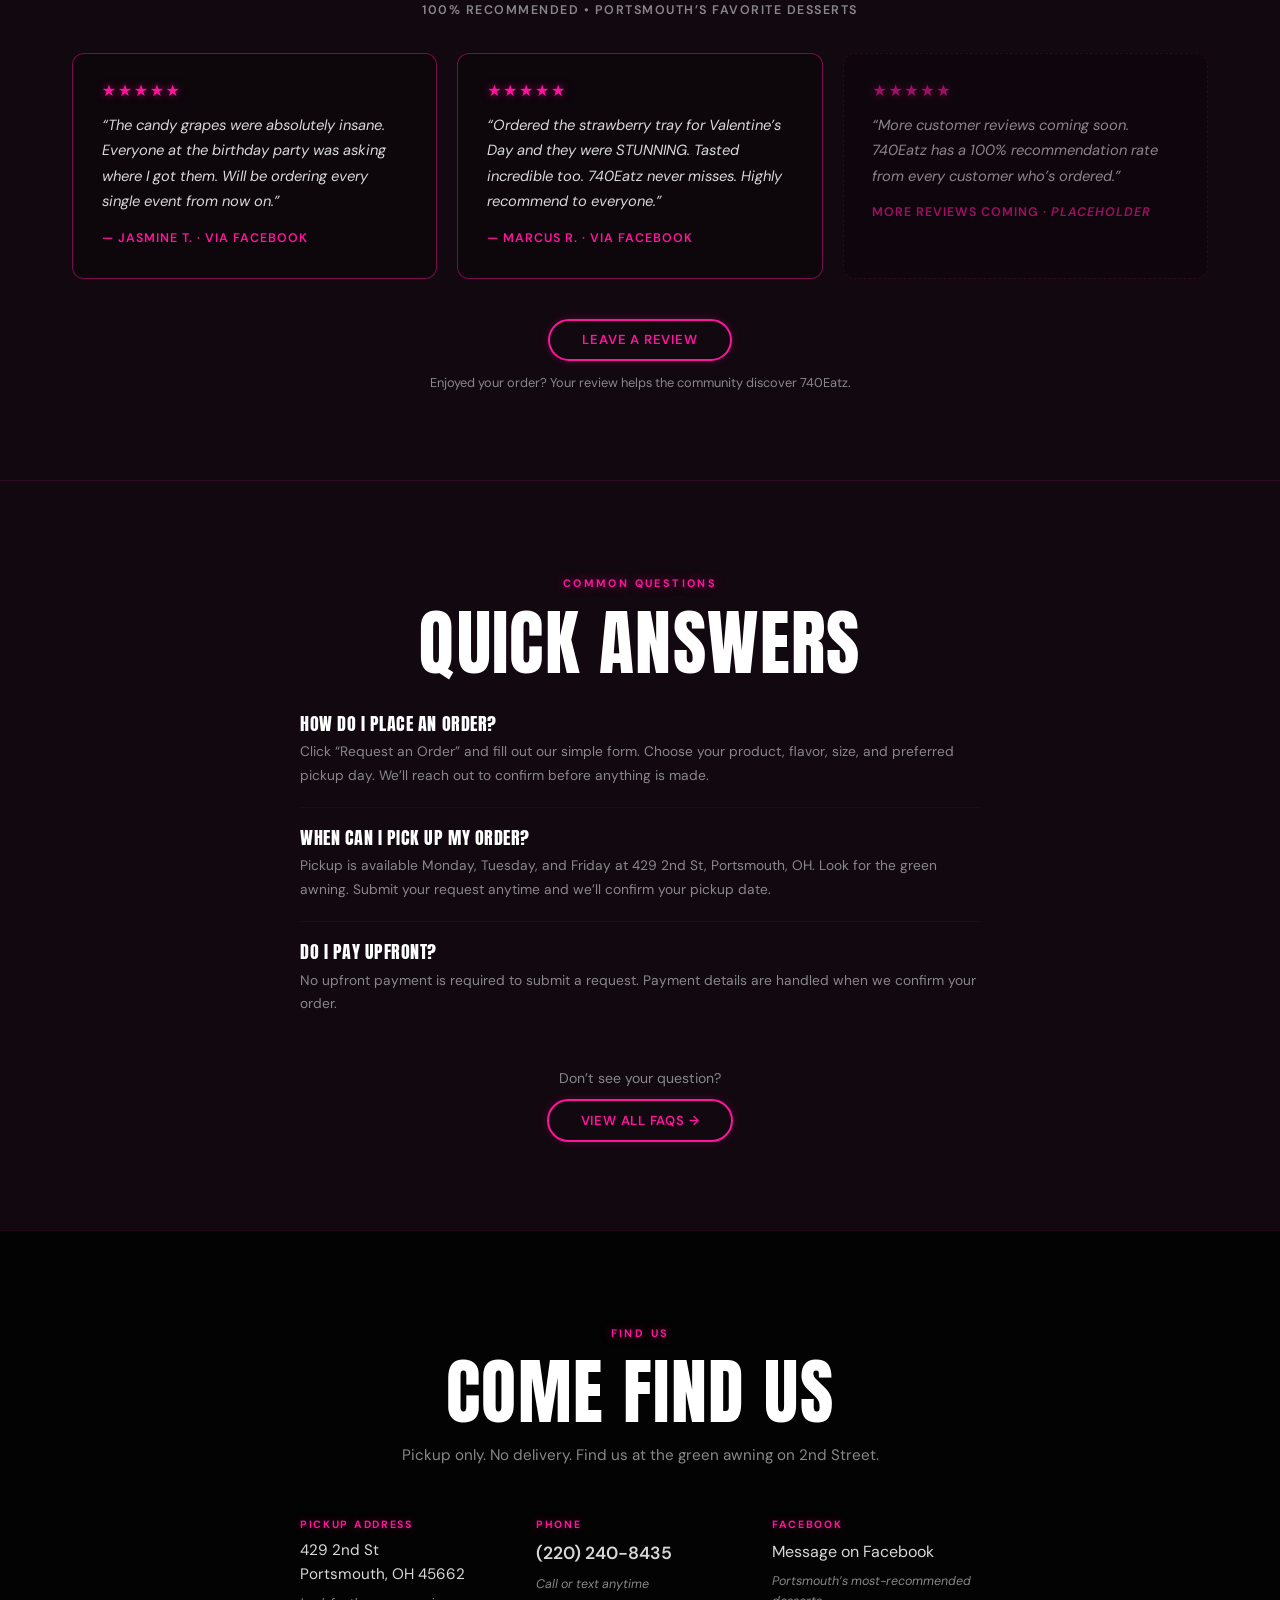
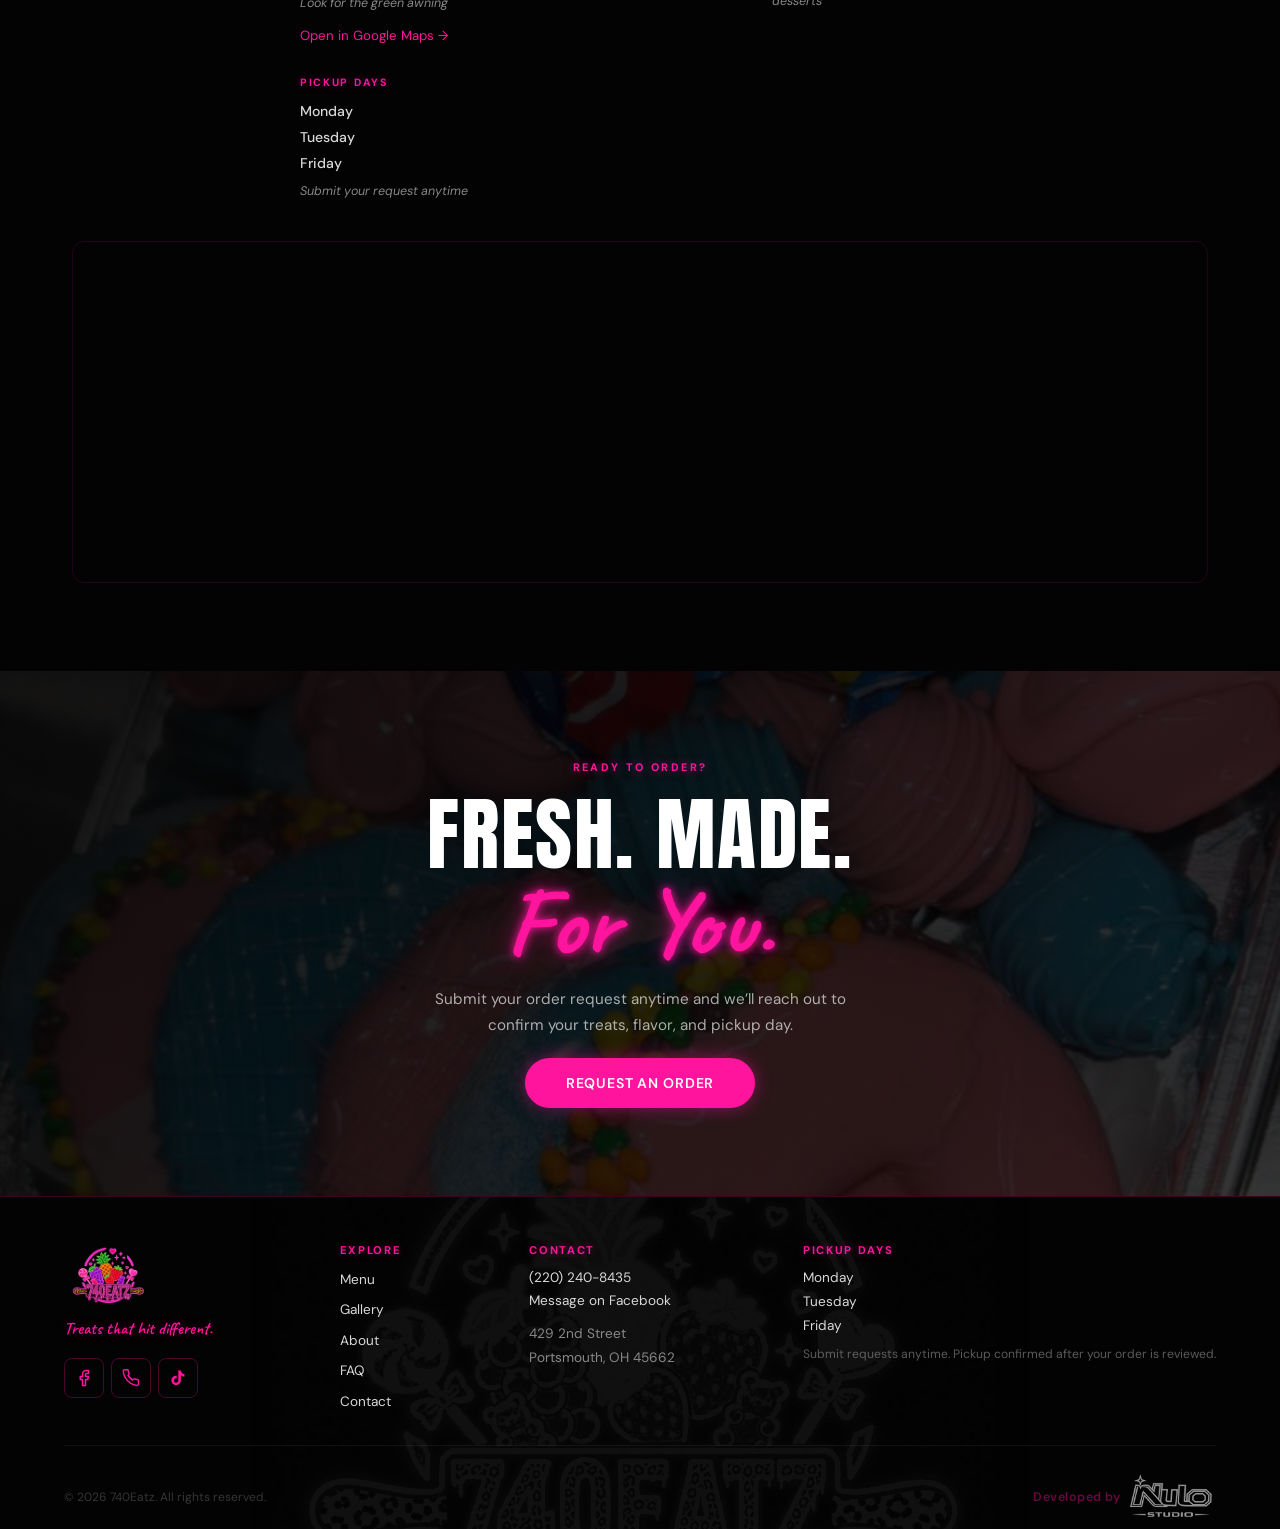
==== commit b68c0647: "Final touches" ====
--- a/index.html
+++ b/index.html
@@ -130,12 +130,6 @@
 
                     <ul class="navList">
 
-                        <li class="navItem">
-
-                            <a class="navLink navLinkActive" href="index.html">Home</a>
-
-                        </li>
-
                         <li class="navItem navItemHasDropdown" id="menuDropdownItem">
 
                             <div class="navItemInner">
@@ -317,17 +311,7 @@
 
                         <div class="heroProofItem">
 
-                            <span class="heroProofNum">9.7K+</span>
-
-                            <span class="heroProofLabel">Followers</span>
-
-                        </div>
-
-                        <span class="heroProofDivider" aria-hidden="true"></span>
-
-                        <div class="heroProofItem">
-
-                            <span class="heroProofNum">100%</span>
+                            <span class="heroProofNum" id="statRecommended">100%</span>
 
                             <span class="heroProofLabel">Recommended</span>
 
@@ -422,129 +406,10 @@
 
 
         <!-- ============================================================
-             HOW ORDERING WORKS
-        ============================================================ -->
-
-        <section class="howOrderSection" id="howItWorks">
-
-            <div class="sectionInner">
-
-                <div class="sectionLabelWrap">
-
-                    <span class="sectionLabel">The Process</span>
-
-                </div>
-
-                <h2 class="sectionHeadline">How It Works</h2>
-
-                <p class="sectionSub">
-
-                    Simple. Personal. Pickup ready.
-
-                </p>
-
-                <div class="howOrderSteps">
-
-                    <div class="howOrderStep">
-
-                        <div class="howOrderNumWrap" aria-hidden="true">
-
-                            <span class="howOrderNum">01</span>
-
-                        </div>
-
-                        <div class="howOrderContent">
-
-                            <h3 class="howOrderTitle">Submit a Request</h3>
-
-                            <p class="howOrderDesc">
-
-                                Fill out our simple order request form anytime. Choose your product, flavor, size, and preferred pickup day.
-
-                            </p>
-
-                        </div>
-
-                    </div>
-
-                    <div class="howOrderStep">
-
-                        <div class="howOrderNumWrap" aria-hidden="true">
-
-                            <span class="howOrderNum">02</span>
-
-                        </div>
-
-                        <div class="howOrderContent">
-
-                            <h3 class="howOrderTitle">Bridget Reviews Your Order</h3>
-
-                            <p class="howOrderDesc">
-
-                                Bridget personally reviews every request and reaches out to confirm the details before anything is made.
-
-                            </p>
-
-                        </div>
-
-                    </div>
-
-                    <div class="howOrderStep">
-
-                        <div class="howOrderNumWrap" aria-hidden="true">
-
-                            <span class="howOrderNum">03</span>
-
-                        </div>
-
-                        <div class="howOrderContent">
-
-                            <h3 class="howOrderTitle">Order Confirmed</h3>
-
-                            <p class="howOrderDesc">
-
-                                Once confirmed, your treats are made fresh for your pickup date. No shortcuts. No leftovers.
-
-                            </p>
-
-                        </div>
-
-                    </div>
-
-                    <div class="howOrderStep">
-
-                        <div class="howOrderNumWrap" aria-hidden="true">
-
-                            <span class="howOrderNum">04</span>
-
-                        </div>
-
-                        <div class="howOrderContent">
-
-                            <h3 class="howOrderTitle">Pickup Scheduled</h3>
-
-                            <p class="howOrderDesc">
-
-                                Swing by 429 2nd St, Portsmouth, OH on your scheduled Monday, Tuesday, or Friday. Look for the green awning.
-
-                            </p>
-
-                        </div>
-
-                    </div>
-
-                </div>
-
-            </div>
-
-        </section>
-
-
-        <!-- ============================================================
              FEATURED MENU
         ============================================================ -->
 
-        <section class="featuredMenuSection" id="featuredMenu">
+        <section class="featuredMenuSection revealOnScroll" id="featuredMenu">
 
             <div class="sectionInner">
 
@@ -777,13 +642,132 @@
 
 
         <!-- ============================================================
+             HOW ORDERING WORKS
+        ============================================================ -->
+
+        <section class="howOrderSection revealOnScroll" id="howItWorks">
+
+            <div class="sectionInner">
+
+                <div class="sectionLabelWrap">
+
+                    <span class="sectionLabel">The Process</span>
+
+                </div>
+
+                <h2 class="sectionHeadline">How It Works</h2>
+
+                <p class="sectionSub">
+
+                    Simple. Personal. Pickup ready.
+
+                </p>
+
+                <div class="howOrderSteps">
+
+                    <div class="howOrderStep">
+
+                        <div class="howOrderNumWrap" aria-hidden="true">
+
+                            <span class="howOrderNum">01</span>
+
+                        </div>
+
+                        <div class="howOrderContent">
+
+                            <h3 class="howOrderTitle">Submit a Request</h3>
+
+                            <p class="howOrderDesc">
+
+                                Fill out our simple order request form anytime. Choose your product, flavor, size, and preferred pickup day.
+
+                            </p>
+
+                        </div>
+
+                    </div>
+
+                    <div class="howOrderStep">
+
+                        <div class="howOrderNumWrap" aria-hidden="true">
+
+                            <span class="howOrderNum">02</span>
+
+                        </div>
+
+                        <div class="howOrderContent">
+
+                            <h3 class="howOrderTitle">We Review Your Order</h3>
+
+                            <p class="howOrderDesc">
+
+                                Every order request is personally reviewed. We reach out to confirm the details before anything is made.
+
+                            </p>
+
+                        </div>
+
+                    </div>
+
+                    <div class="howOrderStep">
+
+                        <div class="howOrderNumWrap" aria-hidden="true">
+
+                            <span class="howOrderNum">03</span>
+
+                        </div>
+
+                        <div class="howOrderContent">
+
+                            <h3 class="howOrderTitle">Order Confirmed</h3>
+
+                            <p class="howOrderDesc">
+
+                                Once confirmed, your treats are made fresh for your pickup date. No shortcuts. No leftovers.
+
+                            </p>
+
+                        </div>
+
+                    </div>
+
+                    <div class="howOrderStep">
+
+                        <div class="howOrderNumWrap" aria-hidden="true">
+
+                            <span class="howOrderNum">04</span>
+
+                        </div>
+
+                        <div class="howOrderContent">
+
+                            <h3 class="howOrderTitle">Pickup Scheduled</h3>
+
+                            <p class="howOrderDesc">
+
+                                Swing by 429 2nd St, Portsmouth, OH on your scheduled Monday, Tuesday, or Friday. Look for the green awning.
+
+                            </p>
+
+                        </div>
+
+                    </div>
+
+                </div>
+
+            </div>
+
+        </section>
+
+
+        <!-- ============================================================
              WEEKLY PICKUP SCHEDULE
         ============================================================ -->
 
         <!-- [DASHBOARD HOOK] data-pickup-days: source of truth for pickup day display -->
         <!-- [DASHBOARD HOOK] pickupCapacityNote: update text via dashboard to reflect current capacity -->
 
-        <section class="pickupScheduleSection" id="pickupSchedule">
+        <section class="pickupScheduleSection revealOnScroll" id="pickupSchedule">
 
             <div class="sectionInner">
 
@@ -840,7 +824,7 @@
 
                     <p class="pickupCapacityNote">
 
-                        ~10&ndash;15 orders per pickup day. Submit your request anytime and Bridget will confirm your date.
+                        We typically prepare 10&ndash;15 orders per pickup day. Submit your request anytime and we&rsquo;ll confirm your pickup date.
 
                     </p>
 
@@ -861,7 +845,7 @@
              REVIEWS PREVIEW
         ============================================================ -->
 
-        <section class="reviewsSection" id="reviews">
+        <section class="reviewsSection revealOnScroll" id="reviews">
 
             <div class="sectionInner">
 
@@ -875,7 +859,7 @@
 
                 <p class="reviewsTrustLine">
 
-                    9.7K+ Facebook Followers &bull; 100% Recommended &bull; Portsmouth&rsquo;s Favorite Desserts
+                    100% Recommended &bull; Portsmouth&rsquo;s Favorite Desserts
 
                 </p>
 
@@ -946,7 +930,7 @@
              HOME FAQ
         ============================================================ -->
 
-        <section class="homeFaqSection" id="homeFaq">
+        <section class="homeFaqSection revealOnScroll" id="homeFaq">
 
             <div class="sectionInner">
 
@@ -966,7 +950,7 @@
 
                         <p class="homeFaqA">
 
-                            Click &ldquo;Request an Order&rdquo; and fill out our simple form. Choose your product, flavor, size, and preferred pickup day. Bridget will reach out to confirm before anything is made.
+                            Click &ldquo;Request an Order&rdquo; and fill out our simple form. Choose your product, flavor, size, and preferred pickup day. We&rsquo;ll reach out to confirm before anything is made.
 
                         </p>
 
@@ -978,7 +962,7 @@
 
                         <p class="homeFaqA">
 
-                            Pickup is available Monday, Tuesday, and Friday at 429 2nd St, Portsmouth, OH. Look for the green awning. You can submit your request at any time &mdash; Bridget will confirm your pickup date.
+                            Pickup is available Monday, Tuesday, and Friday at 429 2nd St, Portsmouth, OH. Look for the green awning. Submit your request anytime and we&rsquo;ll confirm your pickup date.
 
                         </p>
 
@@ -990,7 +974,7 @@
 
                         <p class="homeFaqA">
 
-                            No upfront payment is required to submit a request. Payment details are handled when Bridget confirms your order.
+                            No upfront payment is required to submit a request. Payment details are handled when we confirm your order.
 
                         </p>
 
@@ -1000,7 +984,9 @@
 
                 <div class="homeFaqCta">
 
-                    <a class="btnOutline" href="faq.html">See All FAQs &rarr;</a>
+                    <p class="homeFaqCtaNote">Don&rsquo;t see your question?</p>
+
+                    <a class="btnOutline" href="faq.html">View All FAQs &rarr;</a>
 
                 </div>
 
@@ -1013,7 +999,7 @@
              HOME CONTACT STRIP
         ============================================================ -->
 
-        <section class="homeContactSection" id="homeContact">
+        <section class="homeContactSection revealOnScroll" id="homeContact">
 
             <div class="sectionInner">
 
@@ -1023,31 +1009,51 @@
 
                 </div>
 
-                <h2 class="sectionHeadline">Get in Touch</h2>
+                <h2 class="sectionHeadline">Come Find Us</h2>
+
+                <p class="sectionSub">
+
+                    Pickup only. No delivery. Find us at the green awning on 2nd Street.
+
+                </p>
 
                 <div class="homeContactGrid">
 
                     <div class="homeContactItem">
 
+                        <span class="homeContactLabel">Pickup Address</span>
+
+                        <address class="homeContactValue">
+                            429 2nd St<br>
+                            Portsmouth, OH 45662
+                        </address>
+
+                        <span class="homeContactSub">Look for the green awning</span>
+
+                        <a
+                            class="homeContactMapLink"
+                            href="https://www.google.com/maps/place/429+2nd+St,+Portsmouth,+OH+45662"
+                            target="_blank"
+                            rel="noopener noreferrer"
+                        >
+                            Open in Google Maps &rarr;
+                        </a>
+
+                    </div>
+
+                    <div class="homeContactItem">
+
                         <span class="homeContactLabel">Phone</span>
 
-                        <a class="homeContactLink" href="tel:+12202408435">(220) 240-8435</a>
+                        <a class="homeContactLink homeContactLinkLarge" href="tel:+12202408435">(220) 240-8435</a>
+
+                        <span class="homeContactSub">Call or text anytime</span>
 
                     </div>
 
                     <div class="homeContactItem">
 
-                        <span class="homeContactLabel">Pickup Location</span>
-
-                        <span class="homeContactValue">429 2nd St, Portsmouth, OH</span>
-
-                        <span class="homeContactValue" style="font-size: 0.8rem; opacity: 0.75;">Pickup under the green awning</span>
-
-                    </div>
-
-                    <div class="homeContactItem">
-
-                        <span class="homeContactLabel">Social</span>
+                        <span class="homeContactLabel">Facebook</span>
 
                         <a
                             class="homeContactLink"
@@ -1060,13 +1066,40 @@
 
                         </a>
 
-                    </div>
-
-                </div>
-
-                <div style="margin-top: 2rem; text-align: center;">
-
-                    <a class="btnPrimary" href="contact.html">Get in Touch &rarr;</a>
+                        <span class="homeContactSub">Portsmouth&rsquo;s most-recommended desserts</span>
+
+                    </div>
+
+                    <div class="homeContactItem">
+
+                        <span class="homeContactLabel">Pickup Days</span>
+
+                        <div class="homeContactDays">
+
+                            <span class="homeContactDay">Monday</span>
+
+                            <span class="homeContactDay">Tuesday</span>
+
+                            <span class="homeContactDay">Friday</span>
+
+                        </div>
+
+                        <span class="homeContactSub">Submit your request anytime</span>
+
+                    </div>
+
+                </div>
+
+                <div class="homeContactMap">
+
+                    <iframe
+                        class="homeContactMapIframe"
+                        src="https://maps.google.com/maps?q=429+2nd+St,+Portsmouth,+OH+45662&amp;output=embed"
+                        loading="lazy"
+                        title="740Eatz location at 429 2nd St, Portsmouth, OH"
+                        referrerpolicy="no-referrer-when-downgrade"
+                        allowfullscreen
+                    ></iframe>
 
                 </div>
 
@@ -1108,7 +1141,7 @@
 
                 <p class="dropsText">
 
-                    Submit your order request at any time and Bridget will reach out to confirm your treats, flavor, and pickup day.
+                    Submit your order request anytime and we&rsquo;ll reach out to confirm your treats, flavor, and pickup day.
 
                 </p>
 
--- a/css/styleIndex.css
+++ b/css/styleIndex.css
@@ -886,7 +886,9 @@
 
     color: var(--clrHotPink);
 
-    text-shadow: var(--glowText);
+    text-shadow:
+        0 0 5px rgba(255, 20, 157, 0.45),
+        0 0 14px rgba(255, 20, 157, 0.22);
 
 }
 
@@ -3547,6 +3549,482 @@
 
 }
 
+
+/* ============================================================
+   NAV ENTRANCE ANIMATIONS
+============================================================ */
+
+@keyframes navSlideFromLeft
+{
+
+    from
+    {
+
+        opacity: 0;
+
+        transform: translateX(-14px);
+
+    }
+
+    to
+    {
+
+        opacity: 1;
+
+        transform: translateX(0);
+
+    }
+
+}
+
+@keyframes navDropFromTop
+{
+
+    from
+    {
+
+        opacity: 0;
+
+        transform: translateY(-8px);
+
+    }
+
+    to
+    {
+
+        opacity: 1;
+
+        transform: translateY(0);
+
+    }
+
+}
+
+@keyframes navSlideFromRight
+{
+
+    from
+    {
+
+        opacity: 0;
+
+        transform: translateX(14px);
+
+    }
+
+    to
+    {
+
+        opacity: 1;
+
+        transform: translateX(0);
+
+    }
+
+}
+
+.logoLink
+{
+
+    animation: navSlideFromLeft 0.45s cubic-bezier(0.22, 1, 0.36, 1) both;
+
+}
+
+@media (min-width: 1024px)
+{
+
+    .navList .navItem
+    {
+
+        animation: navDropFromTop 0.4s cubic-bezier(0.22, 1, 0.36, 1) both;
+
+    }
+
+    .navList .navItem:nth-child(1) { animation-delay: 0.06s; }
+
+    .navList .navItem:nth-child(2) { animation-delay: 0.10s; }
+
+    .navList .navItem:nth-child(3) { animation-delay: 0.14s; }
+
+    .navList .navItem:nth-child(4) { animation-delay: 0.18s; }
+
+    .navList .navItem:nth-child(5) { animation-delay: 0.22s; }
+
+    .navList .navItem:nth-child(6) { animation-delay: 0.26s; }
+
+    .navList .navItem:nth-child(7) { animation-delay: 0.30s; }
+
+}
+
+.headerCta
+{
+
+    animation: navSlideFromRight 0.45s cubic-bezier(0.22, 1, 0.36, 1) 0.18s both;
+
+}
+
+
+/* ============================================================
+   HERO ENTRANCE ANIMATIONS
+============================================================ */
+
+@keyframes heroFadeUp
+{
+
+    from
+    {
+
+        opacity: 0;
+
+        transform: translateY(18px);
+
+    }
+
+    to
+    {
+
+        opacity: 1;
+
+        transform: translateY(0);
+
+    }
+
+}
+
+@keyframes heroFadeScale
+{
+
+    from
+    {
+
+        opacity: 0;
+
+        transform: scale(0.97);
+
+    }
+
+    to
+    {
+
+        opacity: 1;
+
+        transform: scale(1);
+
+    }
+
+}
+
+.heroEyebrow
+{
+
+    animation: heroFadeUp 0.55s cubic-bezier(0.22, 1, 0.36, 1) 0.05s both;
+
+}
+
+.heroHeadline
+{
+
+    animation: heroFadeUp 0.55s cubic-bezier(0.22, 1, 0.36, 1) 0.15s both;
+
+}
+
+.heroVisual
+{
+
+    animation: heroFadeScale 0.65s cubic-bezier(0.22, 1, 0.36, 1) 0.25s both;
+
+}
+
+.heroSub
+{
+
+    animation: heroFadeUp 0.55s cubic-bezier(0.22, 1, 0.36, 1) 0.35s both;
+
+}
+
+.heroCtas
+{
+
+    animation: heroFadeUp 0.55s cubic-bezier(0.22, 1, 0.36, 1) 0.45s both;
+
+}
+
+.heroProof
+{
+
+    animation: heroFadeUp 0.55s cubic-bezier(0.22, 1, 0.36, 1) 0.58s both;
+
+}
+
+
+/* ============================================================
+   VIEWPORT REVEAL — INTERSECTION OBSERVER UTILITY
+============================================================ */
+
+.revealOnScroll
+{
+
+    opacity: 0;
+
+    transform: translateY(22px);
+
+    transition:
+        opacity 0.65s cubic-bezier(0.22, 1, 0.36, 1),
+        transform 0.65s cubic-bezier(0.22, 1, 0.36, 1);
+
+}
+
+.revealOnScroll.revealed
+{
+
+    opacity: 1;
+
+    transform: translateY(0);
+
+}
+
+
+/* ============================================================
+   HOME FAQ — CTA NOTE
+============================================================ */
+
+.homeFaqCtaNote
+{
+
+    font-size: 0.88rem;
+
+    color: var(--clrMuted);
+
+    margin-bottom: 0.6rem;
+
+    text-align: center;
+
+}
+
+
+/* ============================================================
+   ORDER SUMMARY — CLICKABLE ROWS
+============================================================ */
+
+.summaryRowClickable
+{
+
+    cursor: pointer;
+
+    border-radius: 6px;
+
+    transition: background-color 0.15s ease;
+
+}
+
+.summaryRowClickable:hover
+{
+
+    background-color: rgba(255, 20, 157, 0.07);
+
+}
+
+.summaryRowClickable .summaryLabel::after
+{
+
+    content: " ✎";
+
+    font-size: 0.6em;
+
+    color: rgba(255, 20, 157, 0.45);
+
+    margin-left: 0.3em;
+
+    vertical-align: middle;
+
+}
+
+
+/* ============================================================
+   HOME CONTACT — ENHANCED ELEMENTS
+============================================================ */
+
+.homeContactGrid
+{
+
+    grid-template-columns: 1fr;
+
+    max-width: 760px;
+
+}
+
+@media (min-width: 640px)
+{
+
+    .homeContactGrid
+    {
+
+        grid-template-columns: repeat(2, 1fr);
+
+    }
+
+}
+
+@media (min-width: 1024px)
+{
+
+    .homeContactGrid
+    {
+
+        grid-template-columns: repeat(4, 1fr);
+
+    }
+
+}
+
+.homeContactSub
+{
+
+    font-size: 0.78rem;
+
+    color: var(--clrMuted);
+
+    margin-top: 0.1rem;
+
+    font-style: italic;
+
+}
+
+.homeContactMapLink
+{
+
+    display: inline-block;
+
+    font-size: 0.83rem;
+
+    color: var(--clrHotPink);
+
+    text-decoration: none;
+
+    margin-top: 0.4rem;
+
+    transition: opacity 0.18s ease;
+
+}
+
+.homeContactMapLink:hover
+{
+
+    opacity: 0.75;
+
+}
+
+.homeContactLinkLarge
+{
+
+    font-size: 1.1rem;
+
+    font-weight: 600;
+
+    color: var(--clrSoftText);
+
+}
+
+.homeContactDays
+{
+
+    display: flex;
+
+    flex-direction: column;
+
+    gap: 0.2rem;
+
+    margin-top: 0.2rem;
+
+}
+
+.homeContactDay
+{
+
+    font-size: 0.88rem;
+
+    color: var(--clrSoftText);
+
+    font-weight: 500;
+
+}
+
+.homeContactMap
+{
+
+    margin-top: 2.5rem;
+
+    border-radius: var(--radiusCard);
+
+    overflow: hidden;
+
+    border: 1px solid rgba(255, 20, 157, 0.12);
+
+}
+
+.homeContactMapIframe
+{
+
+    display: block;
+
+    width: 100%;
+
+    height: 280px;
+
+    border: none;
+
+}
+
+@media (min-width: 768px)
+{
+
+    .homeContactMapIframe
+    {
+
+        height: 340px;
+
+    }
+
+}
+
+
+/* ── Reduced-motion override ── */
+
+@media (prefers-reduced-motion: reduce)
+{
+
+    .logoLink,
+    .navList .navItem,
+    .headerCta,
+    .heroEyebrow,
+    .heroHeadline,
+    .heroVisual,
+    .heroSub,
+    .heroCtas,
+    .heroProof
+    {
+
+        animation: none !important;
+
+        opacity: 1 !important;
+
+        transform: none !important;
+
+    }
+
+    .revealOnScroll
+    {
+
+        opacity: 1 !important;
+
+        transform: none !important;
+
+        transition: none !important;
+
+    }
+
+}
+
 .footerDevCredit:hover .footerDevText
 {
 
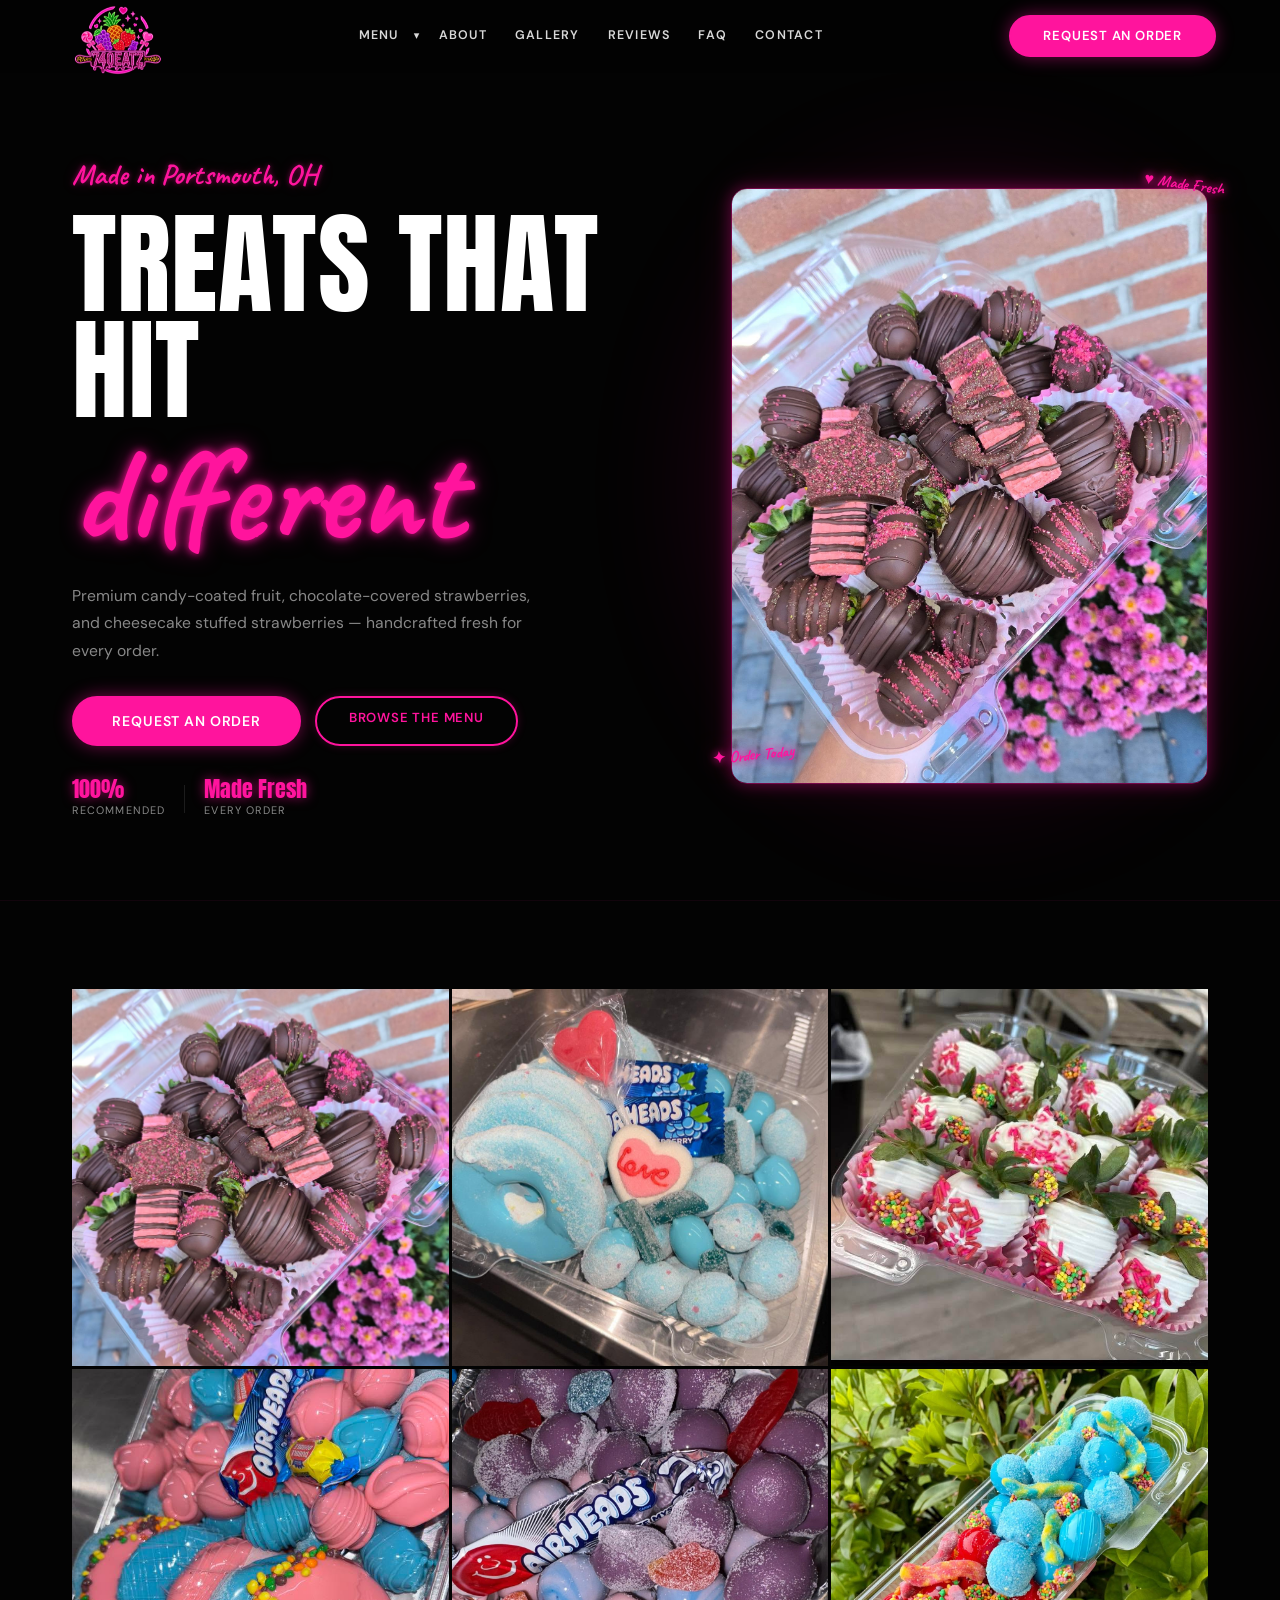
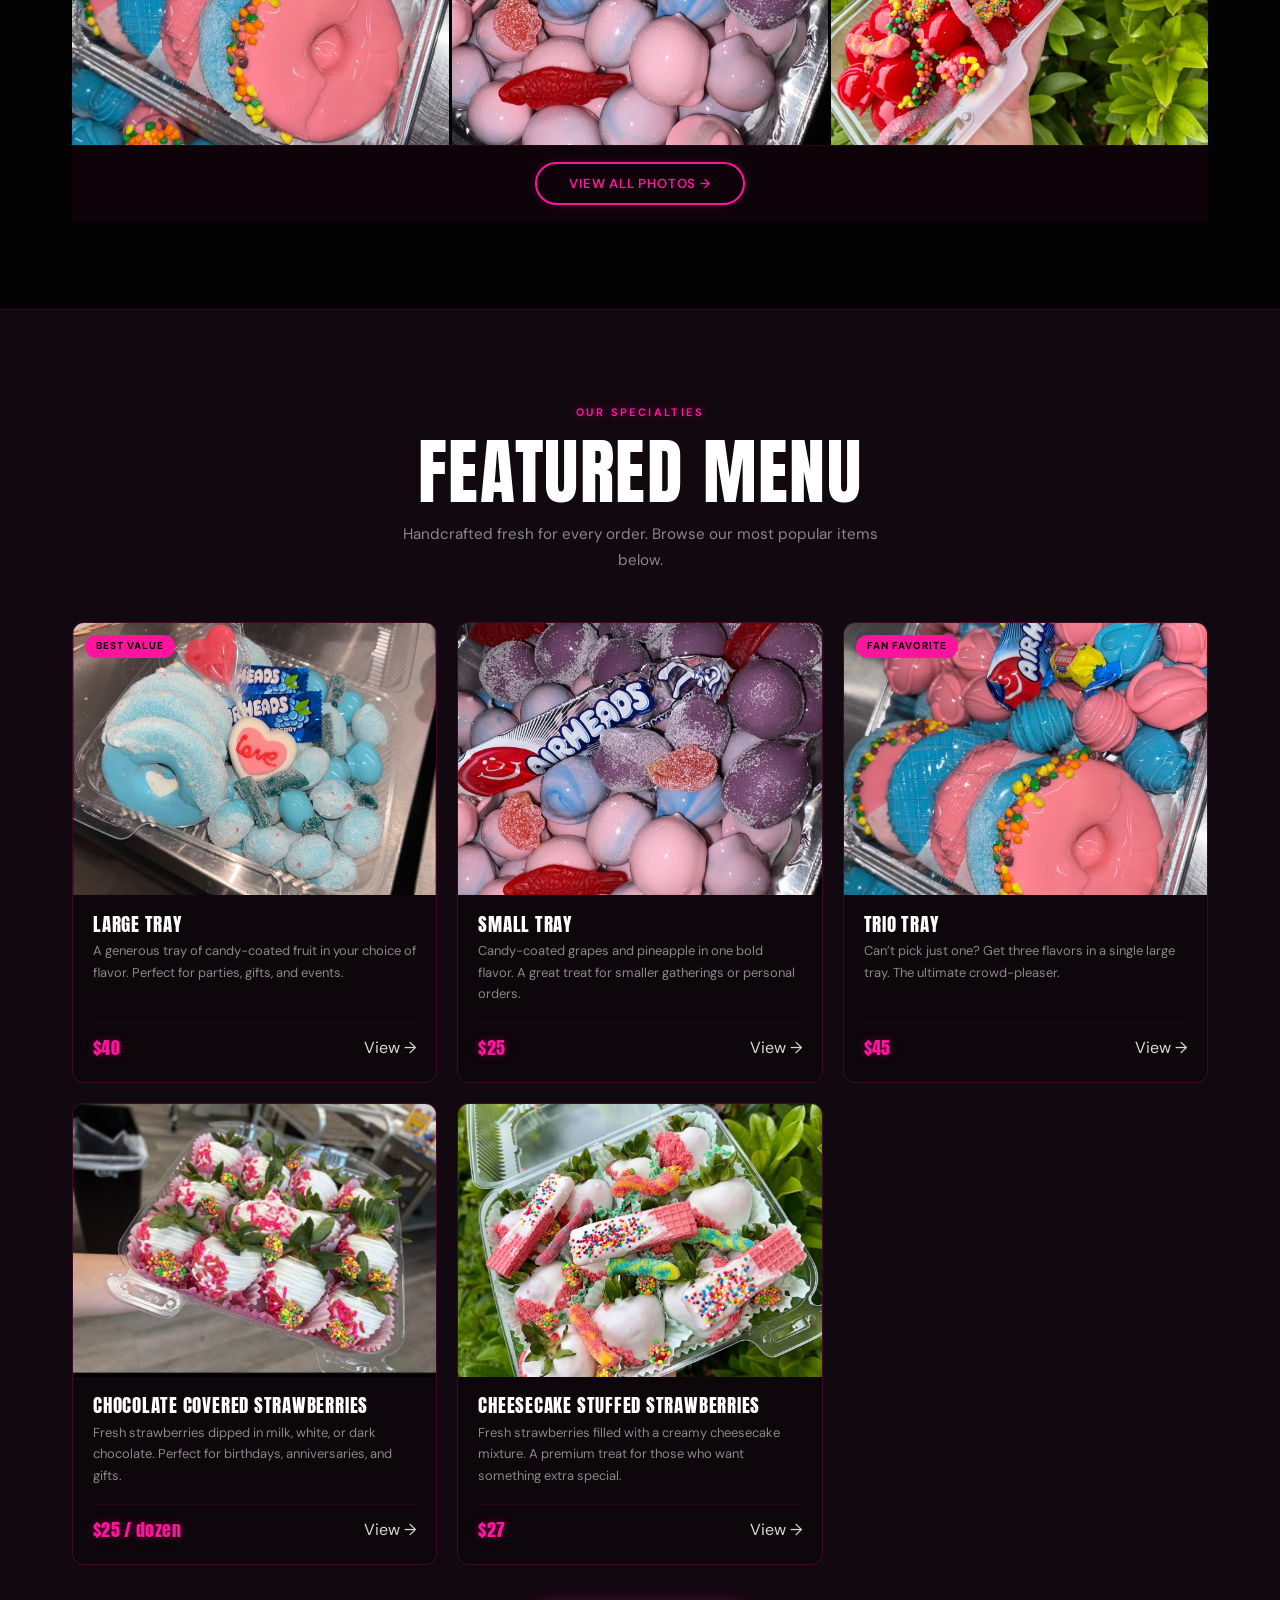
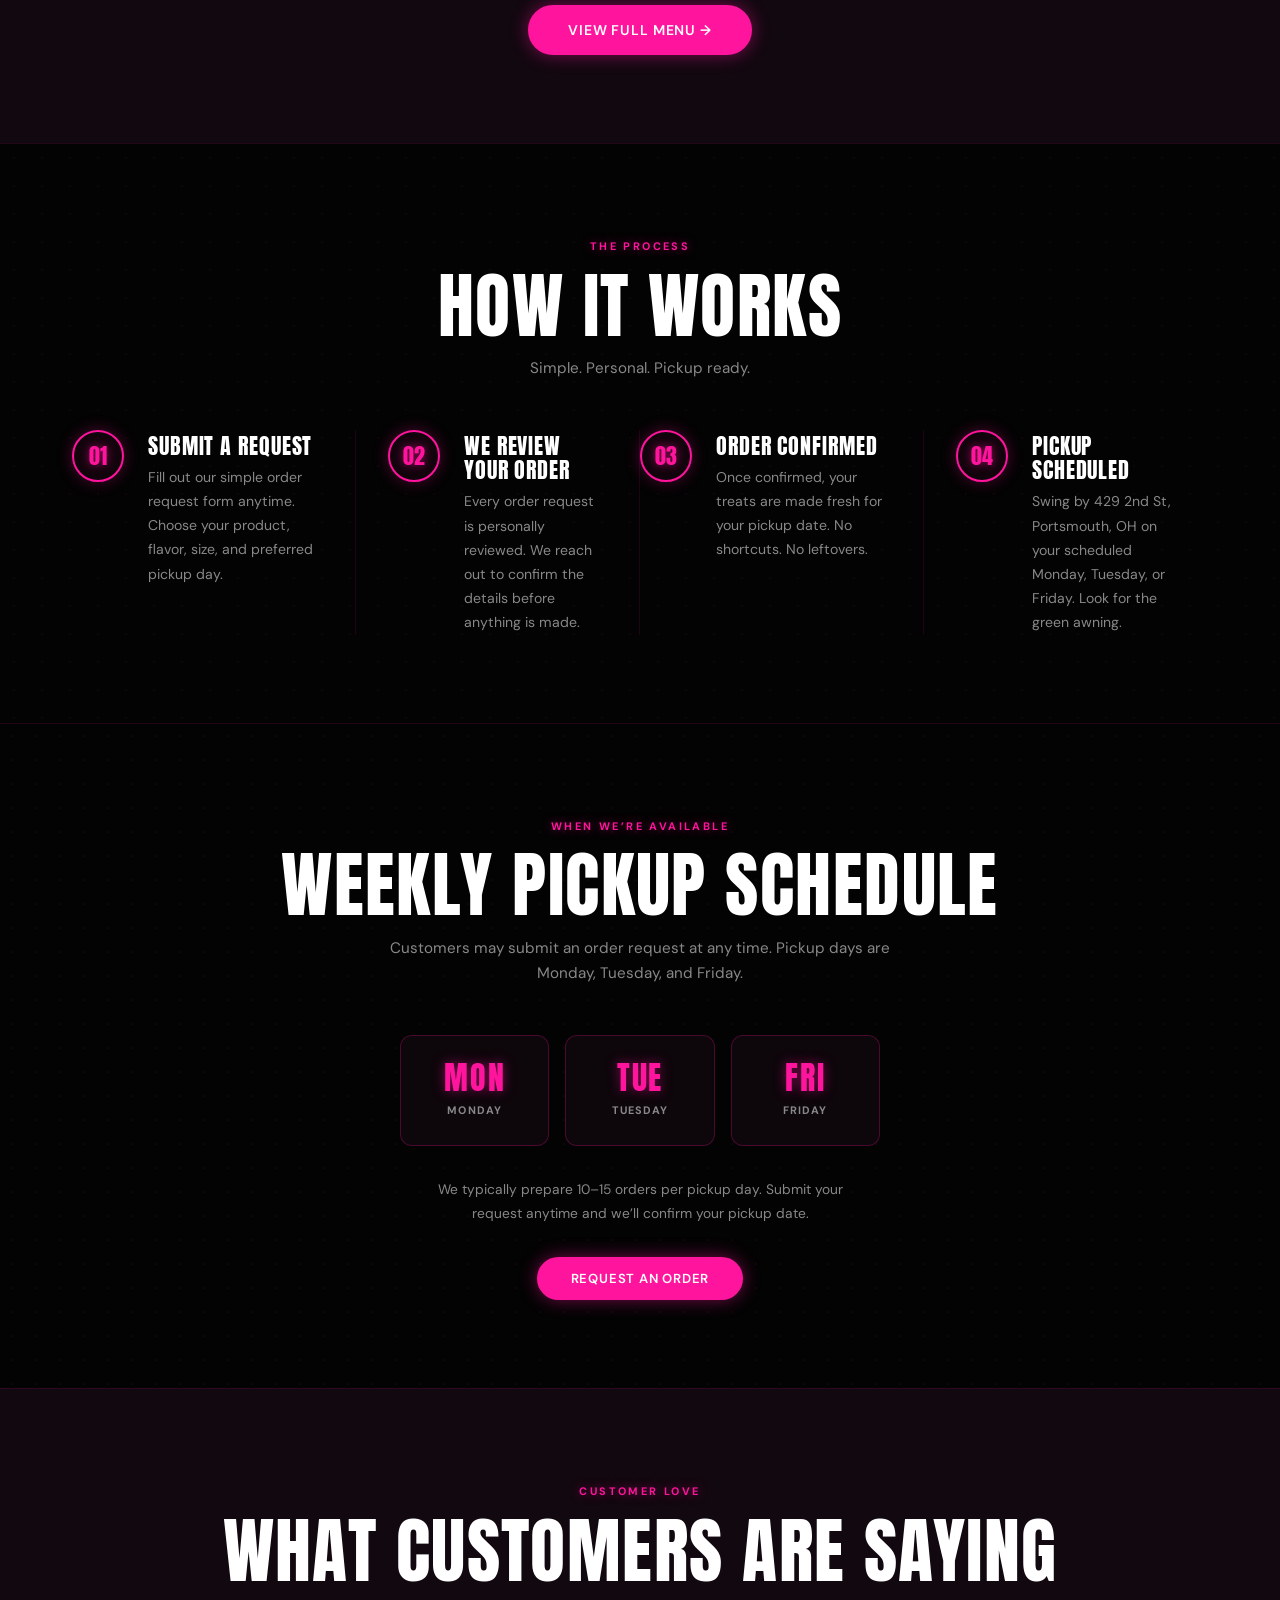
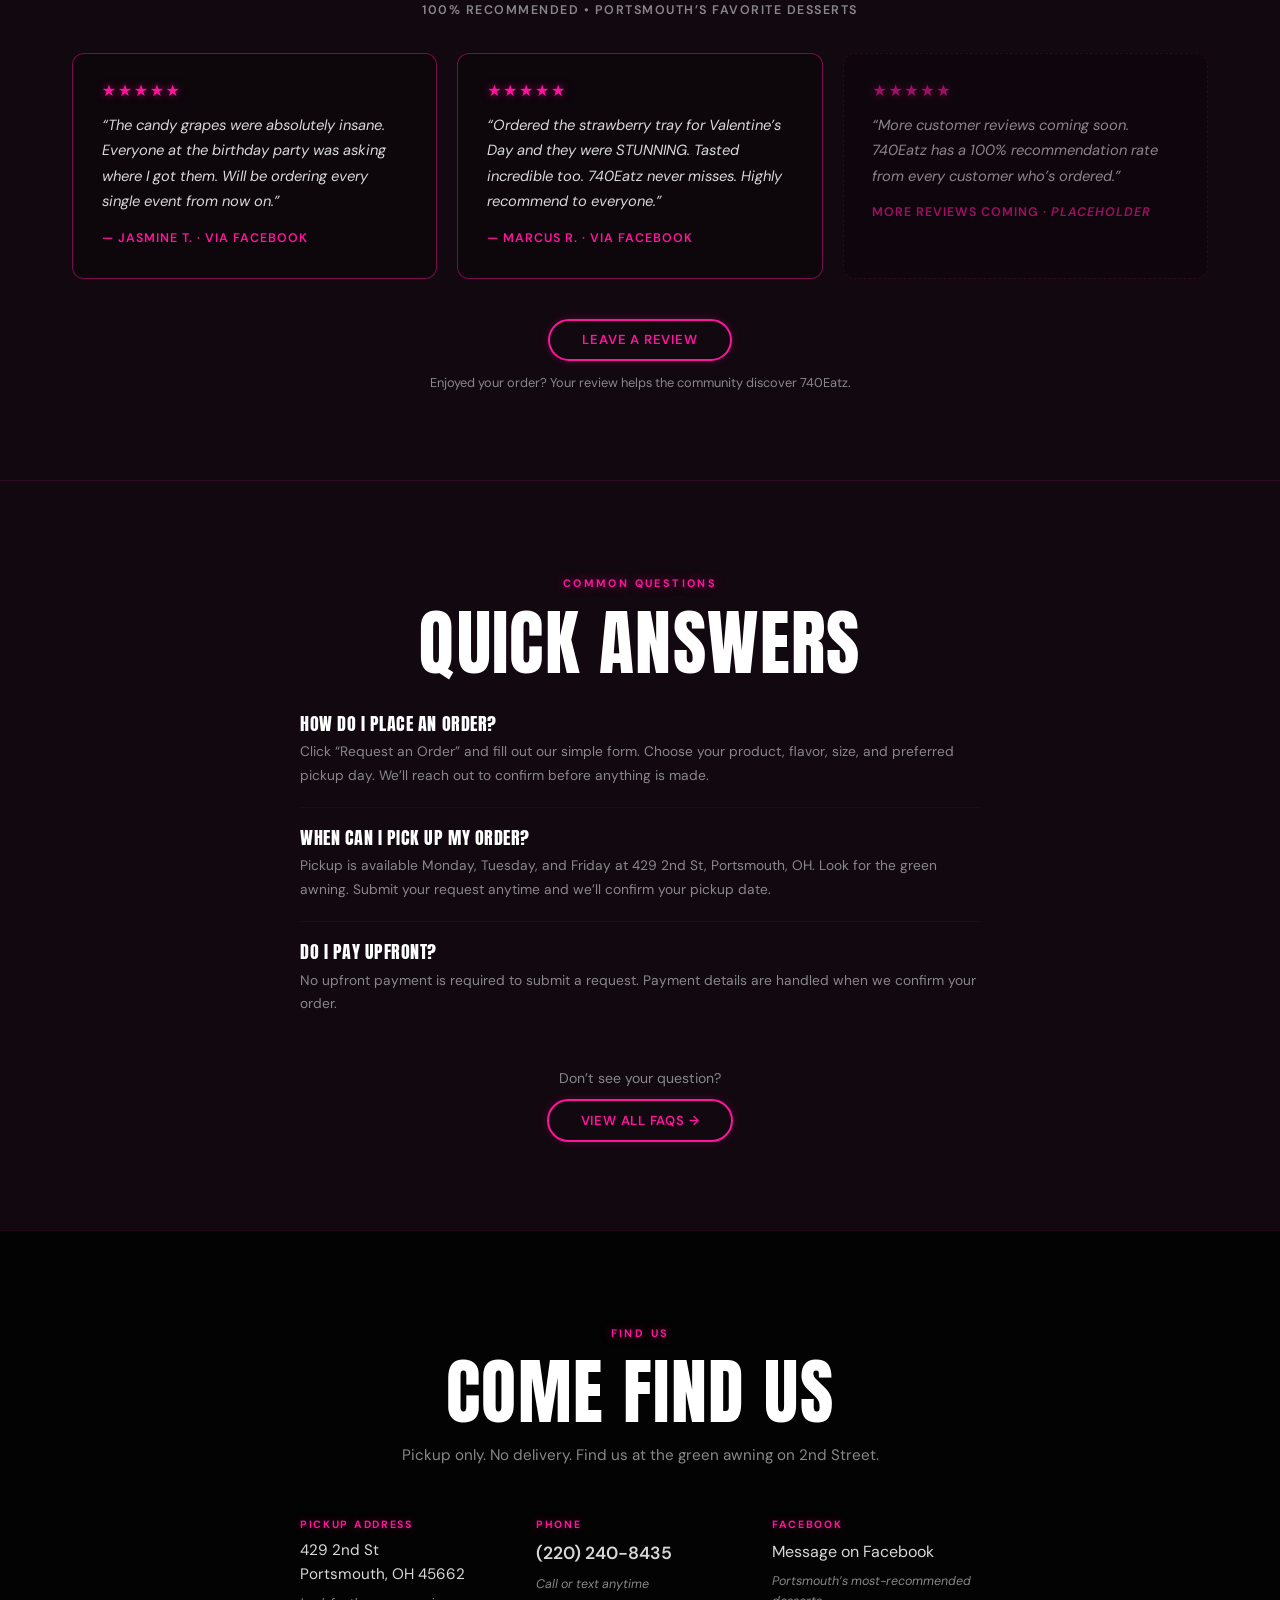
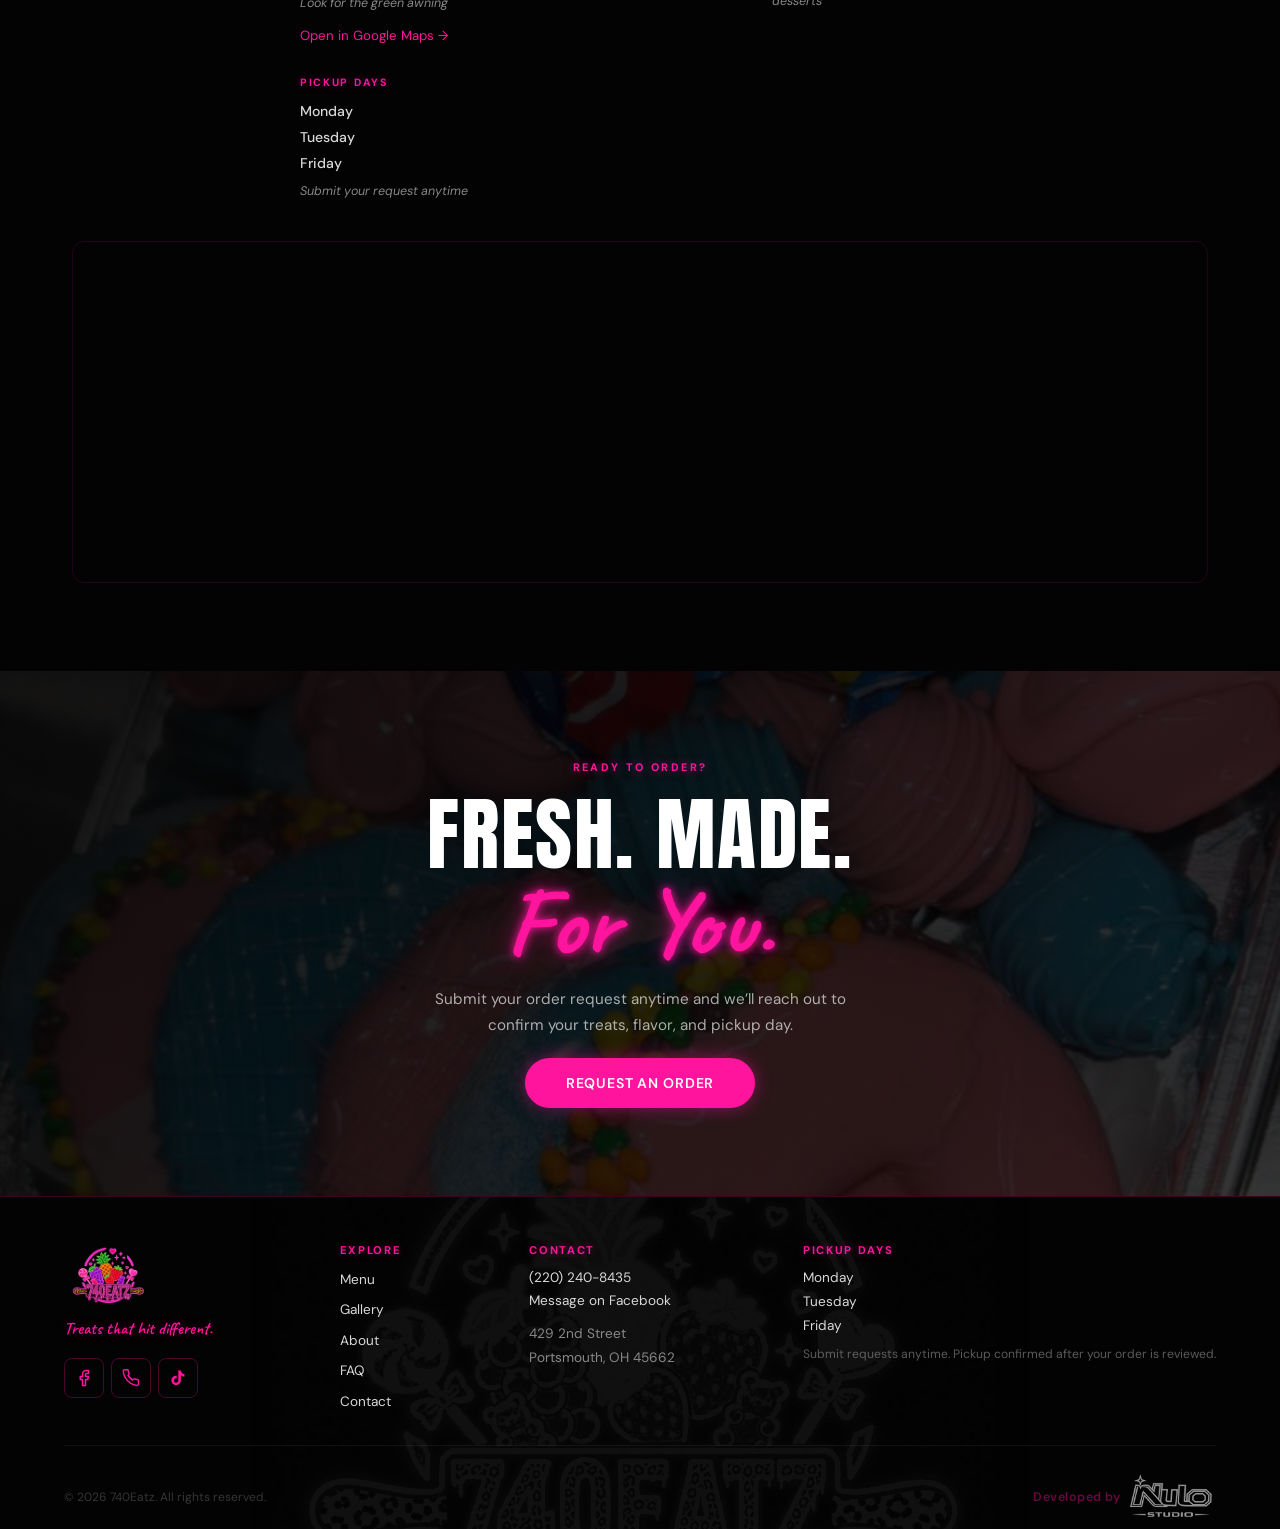
==== commit 0c44d186: "Pre-integration baseline before final production polish" ====
--- a/index.html
+++ b/index.html
@@ -271,19 +271,23 @@
 
                 <div class="heroContent">
 
-                    <p class="heroEyebrow">
-
-                        <span class="heroEyebrowScript">Made in Portsmouth, OH</span>
-
-                    </p>
-
-                    <h1 class="heroHeadline">
-
-                        Treats That Hit
-
-                        <span class="accentScript">different</span>
-
-                    </h1>
+                    <div class="heroTopBand">
+
+                        <p class="heroEyebrow">
+
+                            <span class="heroEyebrowScript">Made in Portsmouth, OH</span>
+
+                        </p>
+
+                        <h1 class="heroHeadline">
+
+                            Treats That Hit
+
+                            <span class="accentScript">different</span>
+
+                        </h1>
+
+                    </div>
 
                     <p class="heroSub">
 
@@ -352,6 +356,27 @@
                     <span class="heroDecor heroDecorB" aria-hidden="true">&#10022; Order Today</span>
 
                 </div>
+
+            </div>
+
+        </section>
+
+
+        <!-- ============================================================
+             GALLERY INTRO — MOBILE BRIDGE SECTION
+        ============================================================ -->
+
+        <section class="galleryIntroSection revealOnScroll" id="galleryIntro">
+
+            <div class="sectionInner">
+
+                <div class="sectionLabelWrap">
+
+                    <span class="sectionLabel">Fresh From the Kitchen</span>
+
+                </div>
+
+                <h2 class="sectionHeadline">See What&rsquo;s Cooking at 740Eatz</h2>
 
             </div>
 
--- a/css/styleIndex.css
+++ b/css/styleIndex.css
@@ -5416,3 +5416,199 @@
     }
 
 }
+
+
+/* ============================================================
+   MOBILE HERO — TWO-ZONE REDESIGN
+   Applies to: max-width 1023px (tablet + mobile)
+   Desktop hero (1024px+) is completely untouched.
+============================================================ */
+
+/* ── On desktop, heroTopBand is a transparent layout pass-through ── */
+
+.heroTopBand
+{
+
+    display: contents;
+
+}
+
+@media (max-width: 1023px)
+{
+
+    /* ── Disable flex centering; section height driven by content ── */
+
+    .heroSection
+    {
+
+        display: block;
+
+        min-height: 0;
+
+        padding-top: 0;
+
+    }
+
+    /* ── Remove container padding so image band reaches full width ── */
+
+    .heroInner
+    {
+
+        padding: 0;
+
+        gap: 0;
+
+    }
+
+    /* ── Zone 1: fixed-height image band for eyebrow + headline ── */
+
+    .heroTopBand
+    {
+
+        display: flex;
+
+        flex-direction: column;
+
+        justify-content: center;
+
+        align-items: center;
+
+        text-align: center;
+
+        height: 340px;
+
+        padding: var(--headerH) 1.5rem 2rem;
+
+        overflow: hidden;
+
+        background-image:
+            radial-gradient(
+                ellipse at center,
+                rgba(3, 3, 3, 0.72) 0%,
+                rgba(3, 3, 3, 0.90) 100%
+            ),
+            url('../graphics/images/bgPlatter.jpg');
+
+        background-size: auto, cover;
+
+        background-position: center, center;
+
+        background-repeat: no-repeat, no-repeat;
+
+    }
+
+    /* ── Remove headline bottom margin inside band ── */
+
+    .heroTopBand .heroHeadline
+    {
+
+        margin-bottom: 0;
+
+    }
+
+    /* ── Zone 2: solid black — CTAs + trust indicators ── */
+
+    .heroSub
+    {
+
+        display: none;
+
+    }
+
+    .heroCtas
+    {
+
+        justify-content: center;
+
+        padding: 2.5rem 1.5rem 0;
+
+        margin-bottom: 1.5rem;
+
+    }
+
+    .heroProof
+    {
+
+        justify-content: center;
+
+        padding: 0 1.5rem 3rem;
+
+    }
+
+    /* ── Hide the desktop split-layout product image ── */
+
+    .heroVisual
+    {
+
+        display: none;
+
+    }
+
+}
+
+/* ── Tablet: slightly taller image band ── */
+
+@media (min-width: 640px) and (max-width: 1023px)
+{
+
+    .heroTopBand
+    {
+
+        height: 400px;
+
+    }
+
+}
+
+
+/* ============================================================
+   GALLERY INTRO — MOBILE BRIDGE SECTION
+   Hidden on desktop. No border, no supporting copy.
+============================================================ */
+
+.galleryIntroSection
+{
+
+    background-color: var(--clrBlack);
+
+}
+
+.galleryIntroSection .sectionInner
+{
+
+    padding-bottom: 1.5rem;
+
+}
+
+@media (min-width: 1024px)
+{
+
+    .galleryIntroSection
+    {
+
+        display: none;
+
+    }
+
+}
+
+/* ── Remove mini gallery separator on mobile ── */
+
+@media (max-width: 1023px)
+{
+
+    .miniGallerySection
+    {
+
+        border-top: none;
+
+    }
+
+    .miniGallerySection .sectionInner
+    {
+
+        padding-top: 0;
+
+    }
+
+}
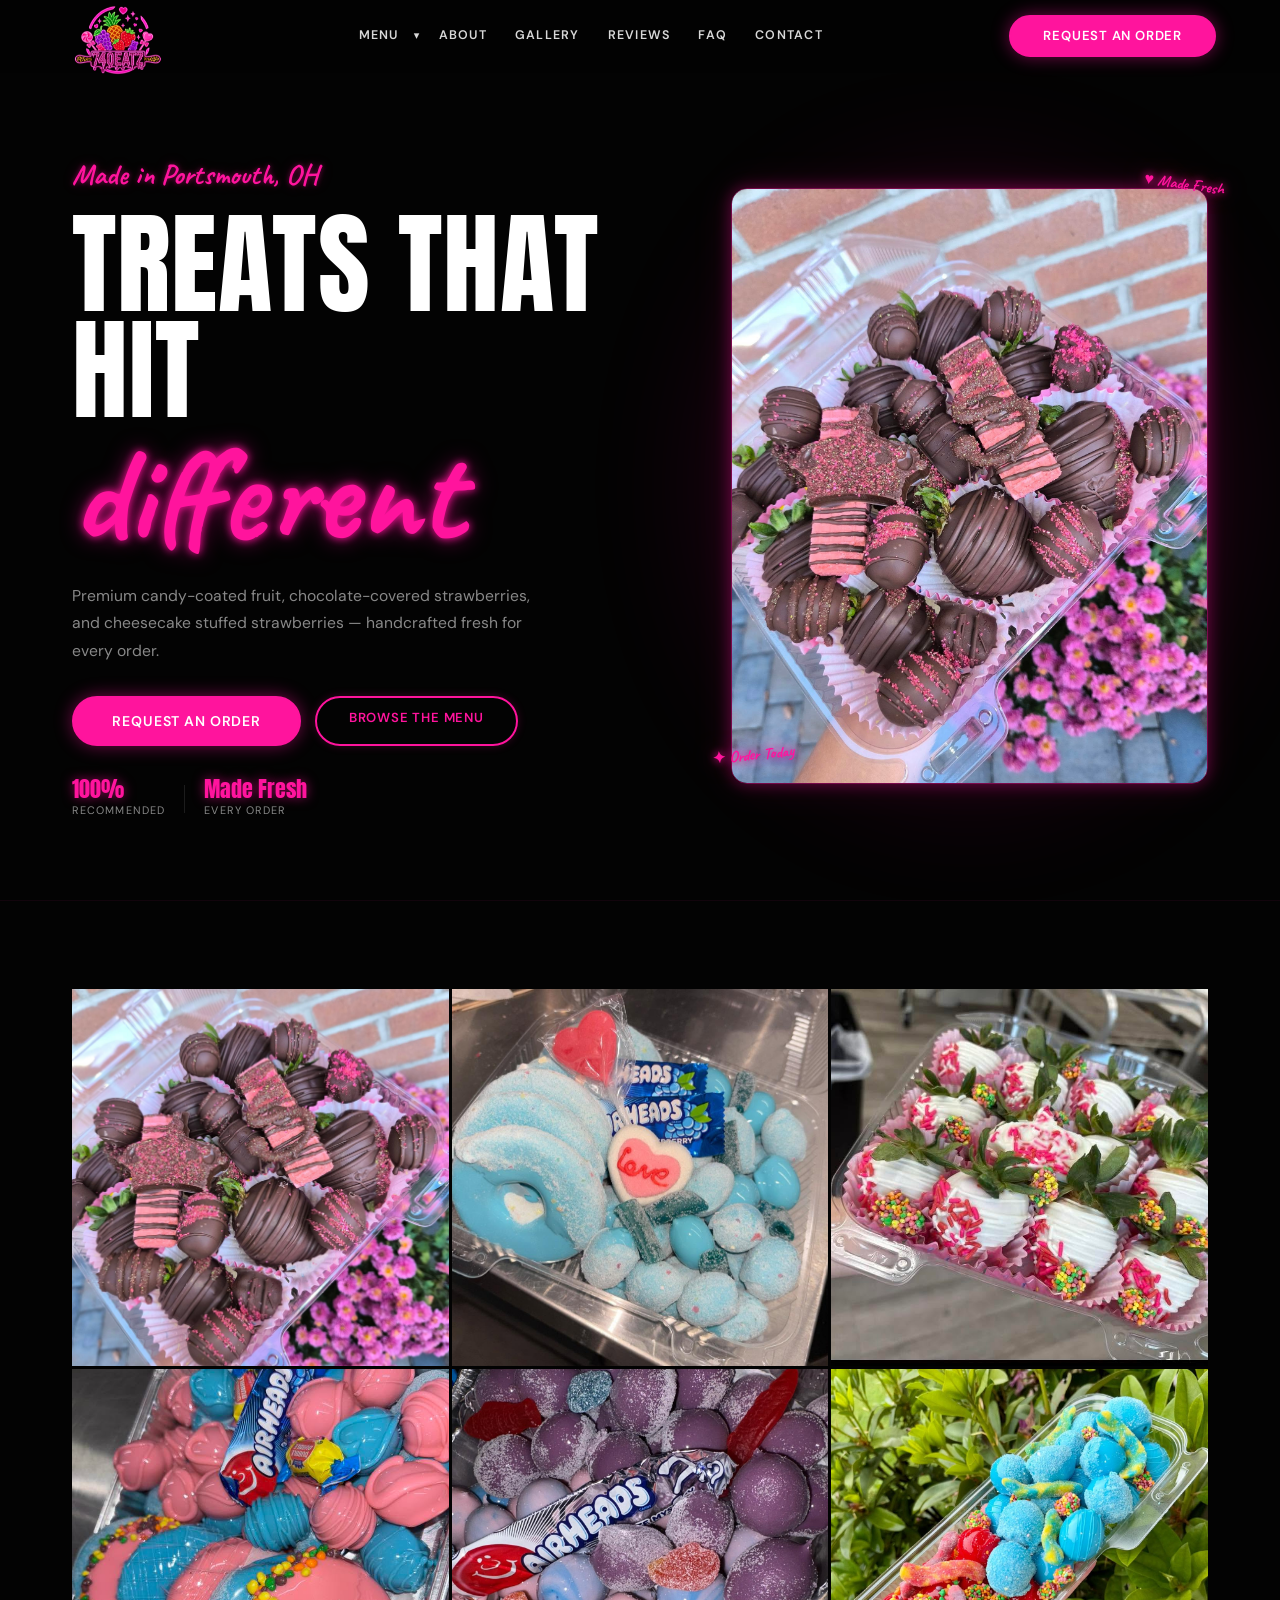
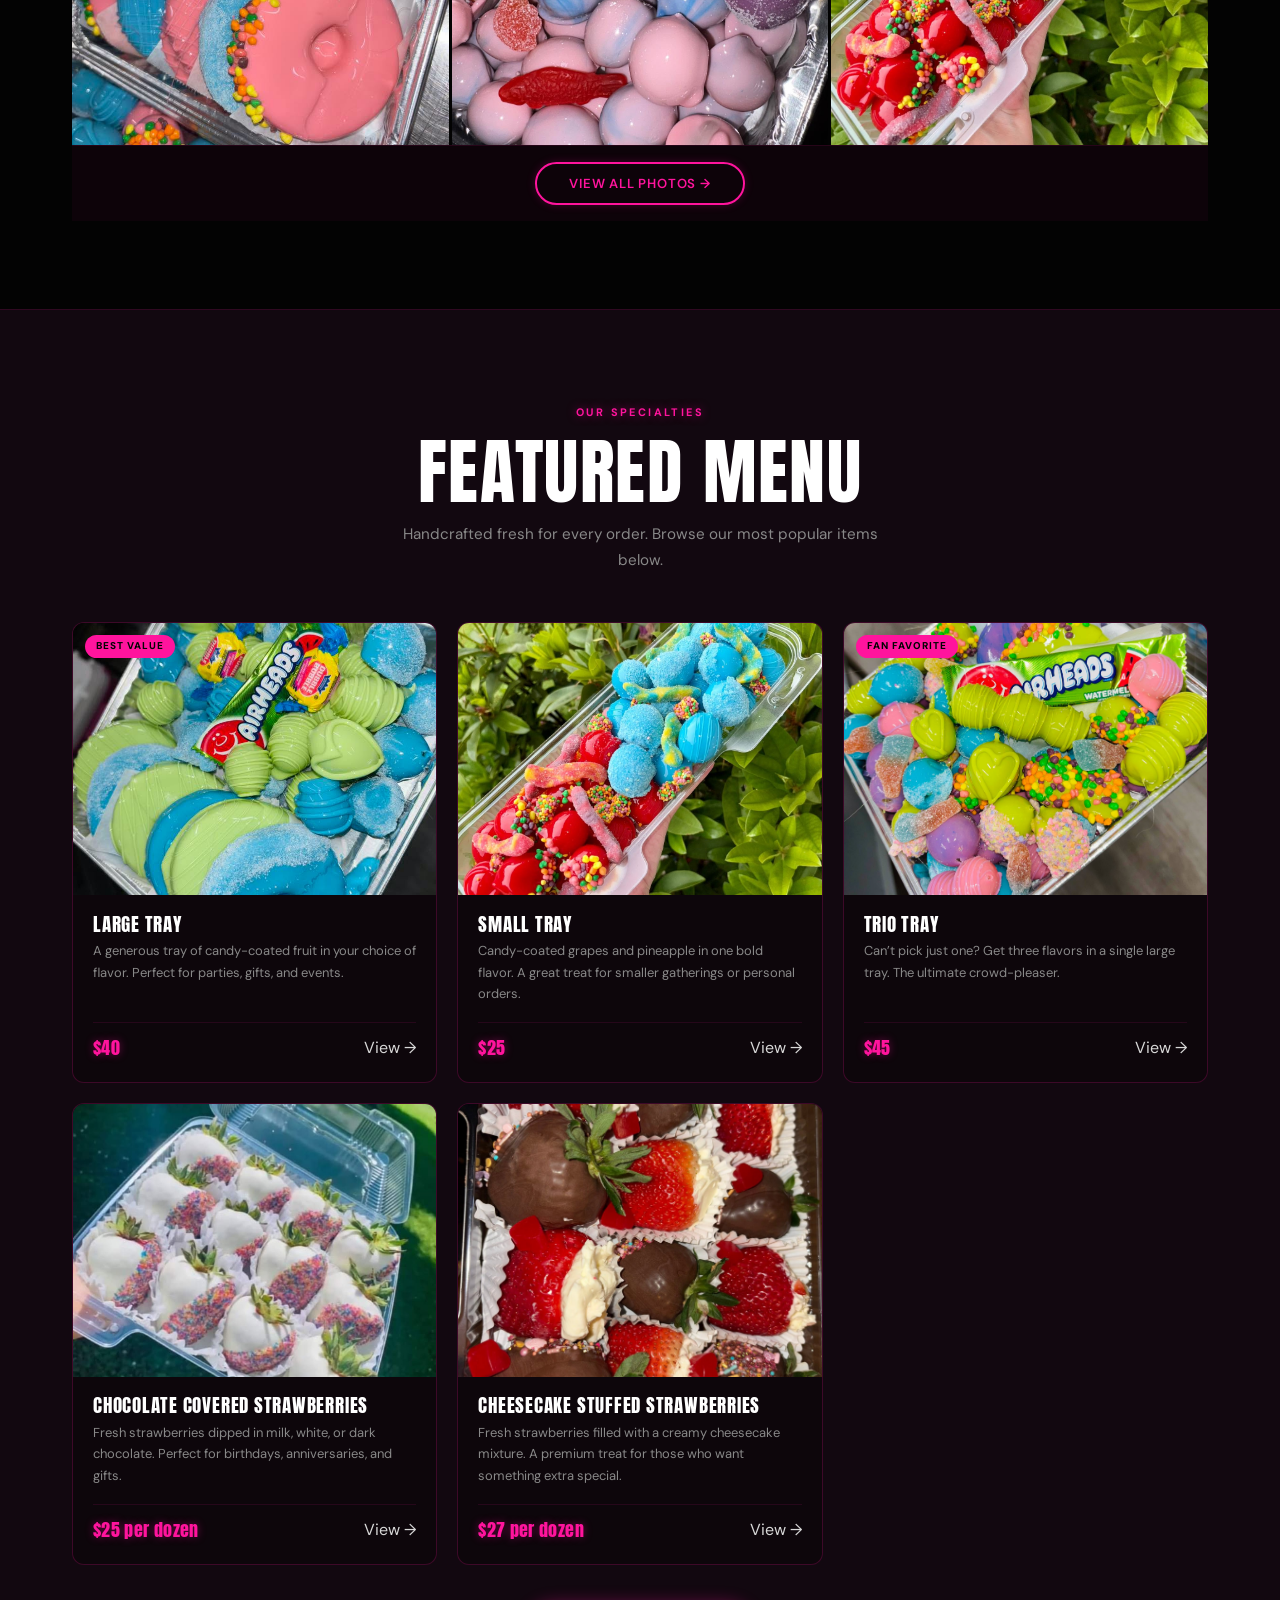
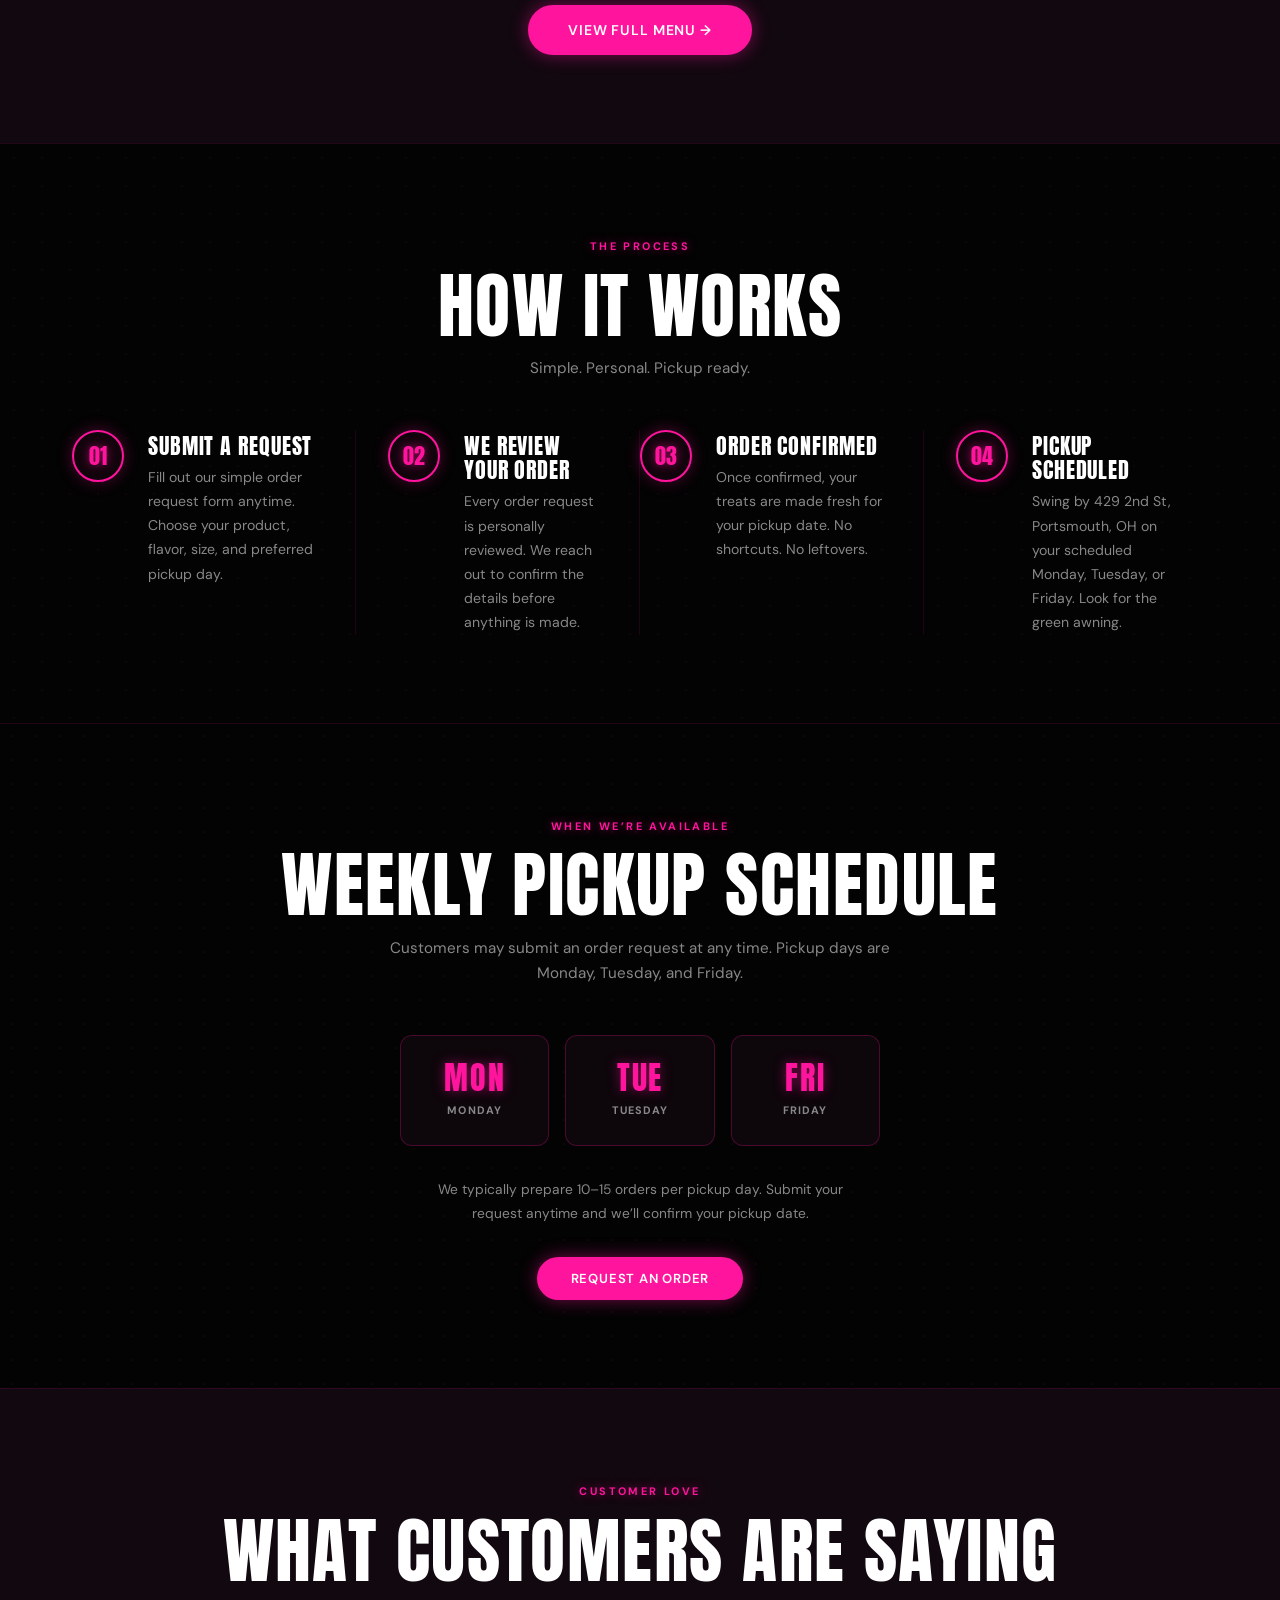
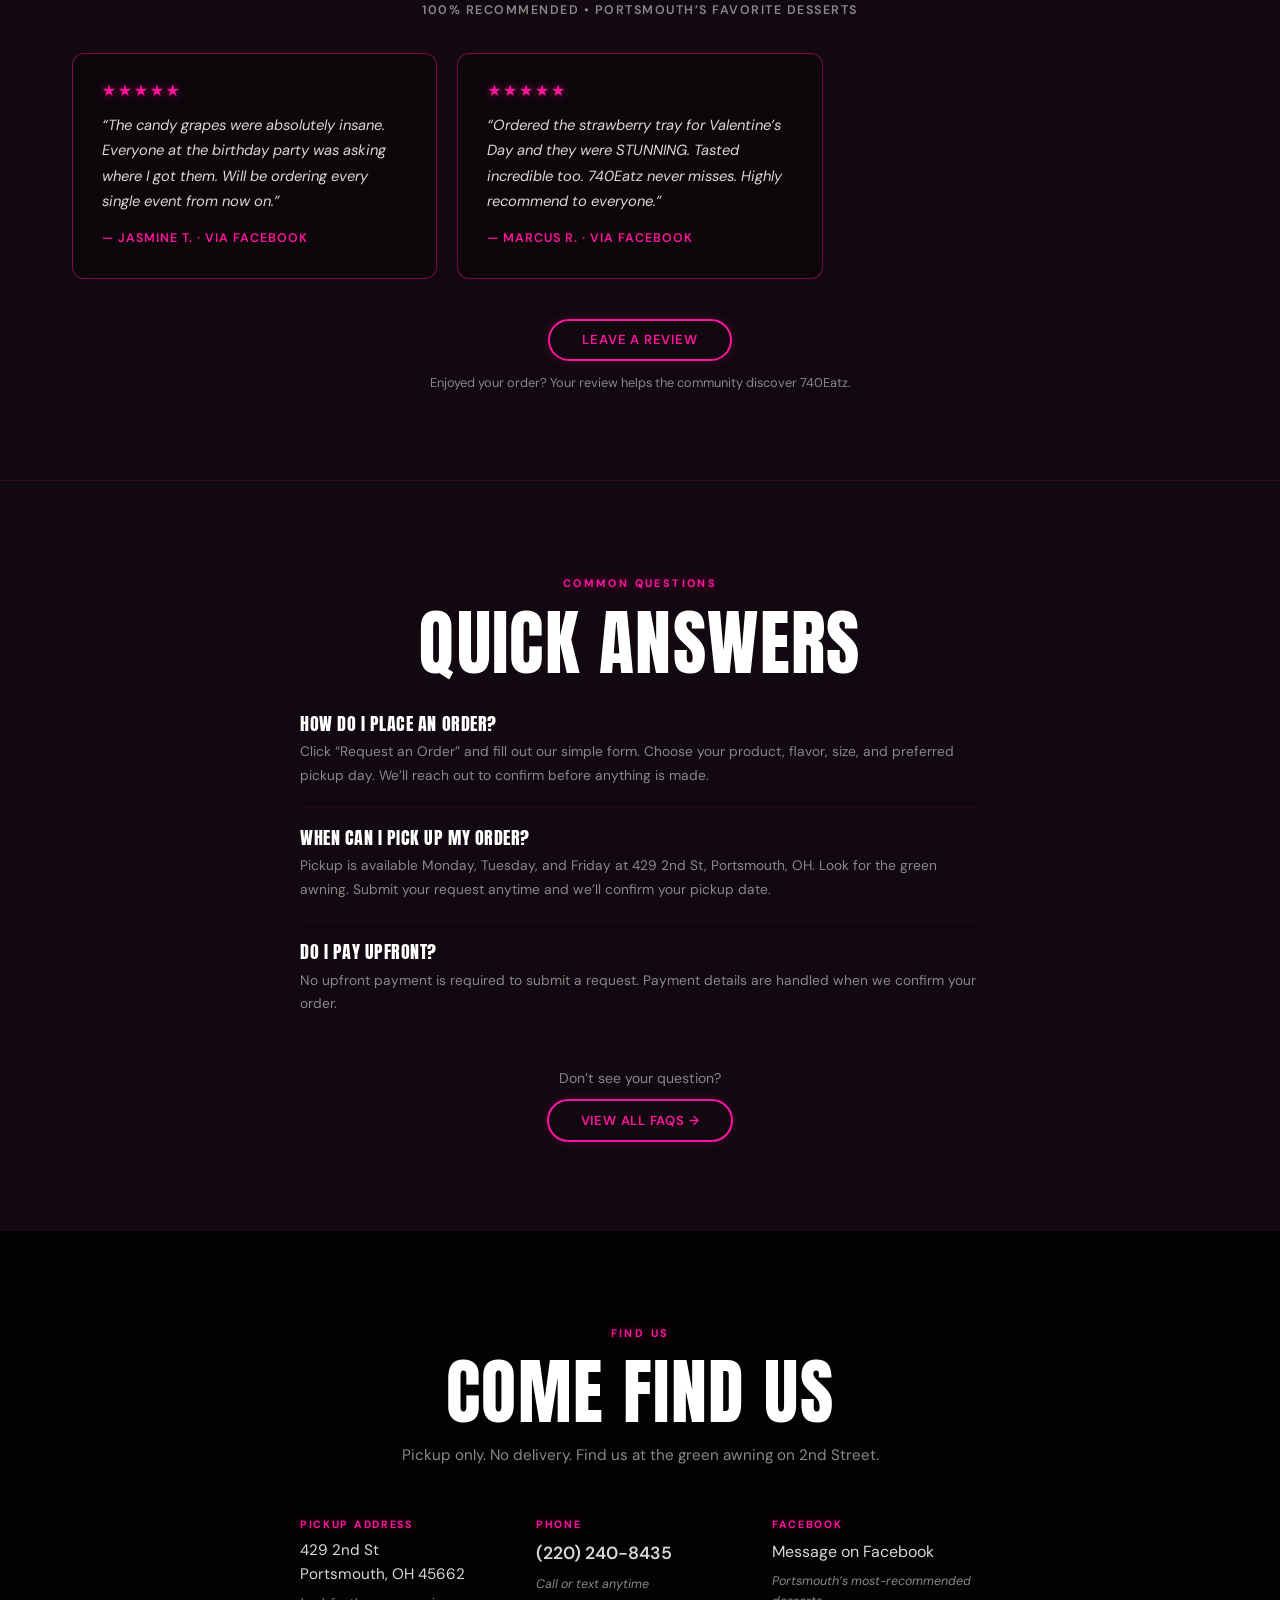
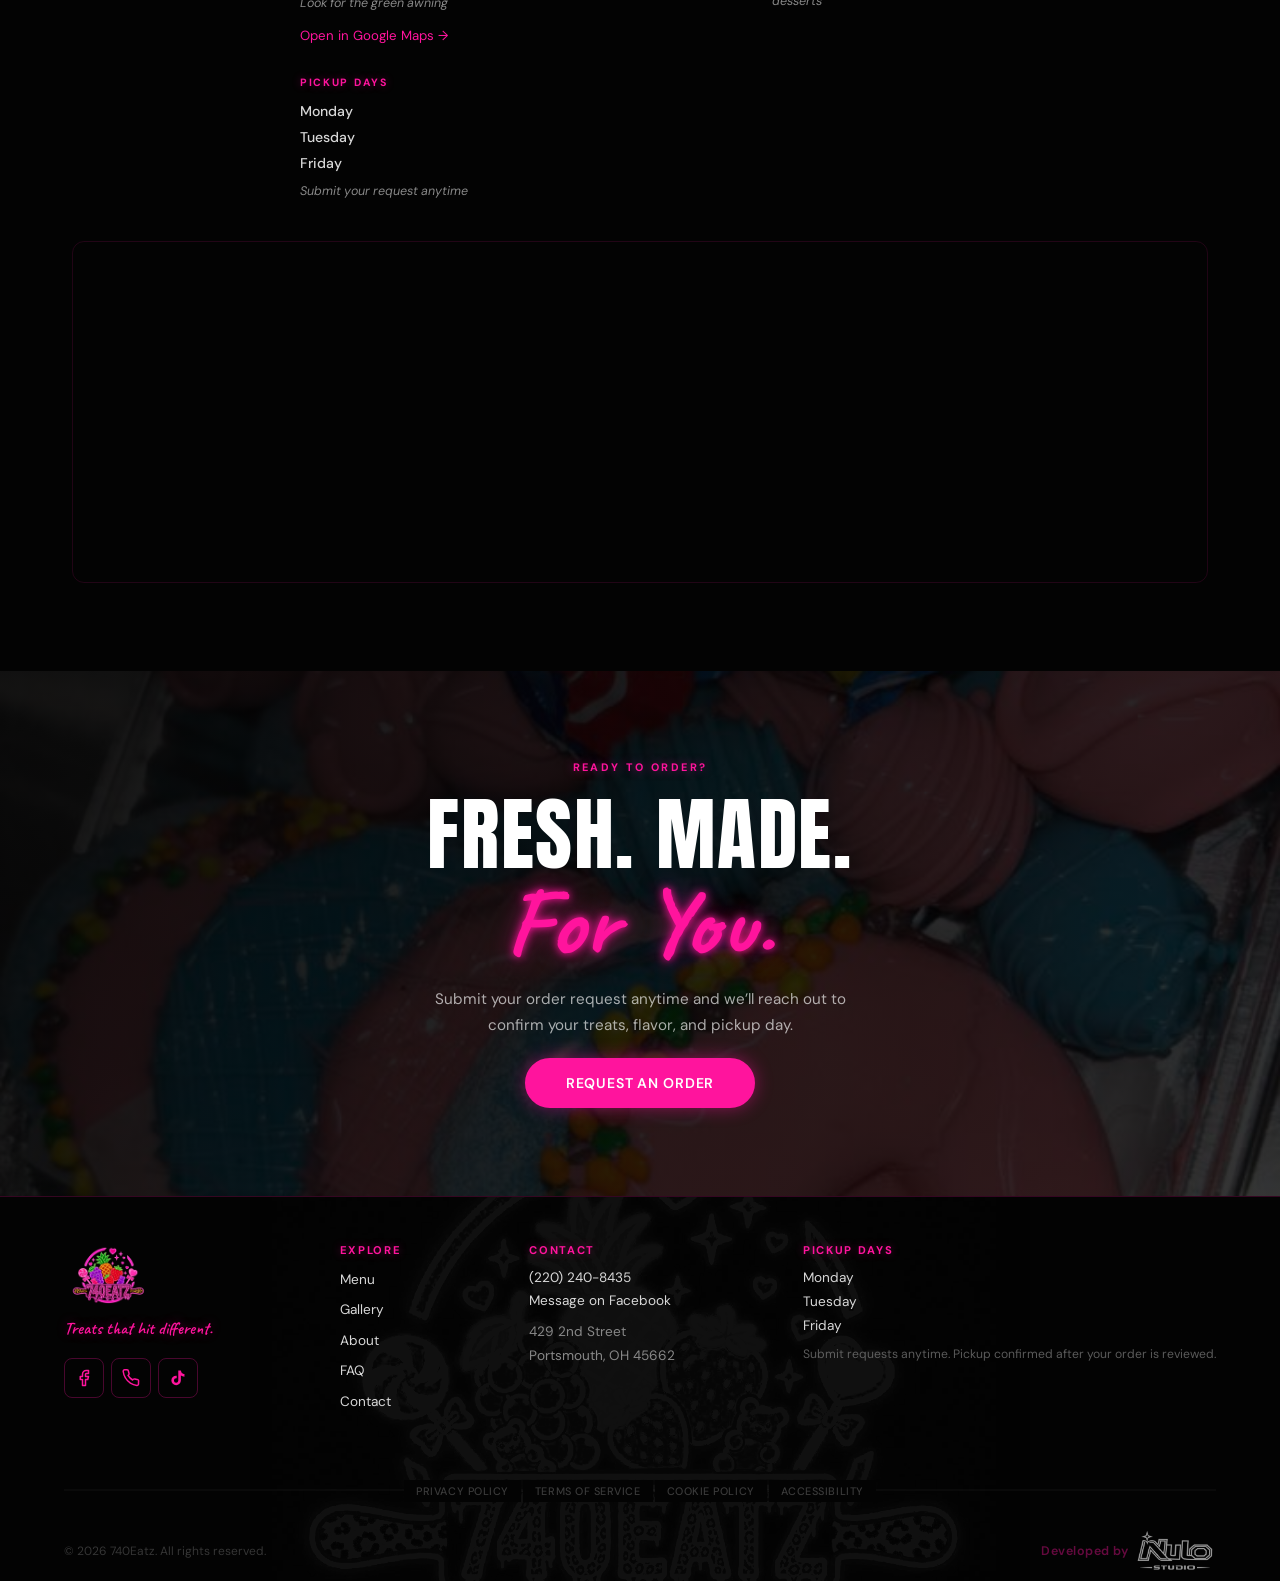
==== commit 19088793: "Frontend freeze before Apps Script integration" ====
--- a/index.html
+++ b/index.html
@@ -18,6 +18,10 @@
 
         <meta name="robots" content="index, follow">
 
+        <meta name="theme-color" content="#ff149d">
+
+        <meta name="author" content="740Eatz">
+
         <meta name="geo.region" content="US-OH">
 
         <meta name="geo.placename" content="Portsmouth, Ohio">
@@ -32,10 +36,12 @@
 
         <meta property="og:description" content="Candy-coated fruit, chocolate-covered strawberries, and cheesecake stuffed strawberries. Made fresh to order in Portsmouth, Ohio.">
 
-        <meta property="og:image" content="graphics/images/mainChocoFruit.jpg">
+        <meta property="og:image" content="https://740eatz.com/graphics/images/mainChocoFruit.jpg">
 
         <meta property="og:locale" content="en_US">
 
+        <meta property="og:url" content="https://740eatz.com/">
+
         <!-- ── Twitter Card ── -->
 
         <meta name="twitter:card" content="summary_large_image">
@@ -44,7 +50,7 @@
 
         <meta name="twitter:description" content="Premium custom desserts made fresh to order in Portsmouth, Ohio.">
 
-        <meta name="twitter:image" content="graphics/images/mainChocoFruit.jpg">
+        <meta name="twitter:image" content="https://740eatz.com/graphics/images/mainChocoFruit.jpg">
 
         <title>740Eatz | Custom Desserts Made Fresh in Portsmouth, OH</title>
 
@@ -60,6 +66,20 @@
         >
 
         <link rel="stylesheet" href="css/styleIndex.css">
+
+        <!-- ── Favicon ── -->
+
+        <link rel="shortcut icon" href="graphics/favicons/favicon.ico">
+
+        <link rel="icon" href="graphics/favicons/favicon.svg" type="image/svg+xml">
+
+        <link rel="icon" type="image/png" sizes="96x96" href="graphics/favicons/favicon-96x96.png">
+
+        <link rel="apple-touch-icon" sizes="180x180" href="graphics/favicons/apple-touch-icon.png">
+
+        <link rel="manifest" href="graphics/favicons/site.webmanifest">
+
+        <link rel="canonical" href="https://740eatz.com/">
 
         <!-- ── Local Business Schema ── -->
 
@@ -101,9 +121,43 @@
         }
         </script>
 
+        <script type="application/ld+json">
+        {
+            "@context": "https://schema.org",
+            "@type": "WebSite",
+            "name": "740Eatz",
+            "url": "https://740eatz.com"
+        }
+        </script>
+
+        <!-- ── Page Schema ── -->
+
+        <script type="application/ld+json">
+        {
+            "@context": "https://schema.org",
+            "@type": "WebPage",
+            "url": "https://740eatz.com/",
+            "name": "740Eatz | Custom Desserts Made Fresh in Portsmouth, OH",
+            "description": "740Eatz — Premium custom desserts in Portsmouth, OH. Candy-coated fruit, chocolate-covered strawberries, and cheesecake stuffed strawberries. Made fresh to order. Call (220) 240-8435.",
+            "inLanguage": "en-US",
+            "isPartOf": {
+                "@type": "WebSite",
+                "name": "740Eatz",
+                "url": "https://740eatz.com"
+            },
+            "publisher": {
+                "@type": "Organization",
+                "name": "740Eatz",
+                "url": "https://740eatz.com"
+            }
+        }
+        </script>
+
     </head>
 
     <body>
+
+        <a class="skipToMain" href="#mainContent">Skip to main content</a>
 
 
         <!-- ============================================================
@@ -122,6 +176,7 @@
                         alt="740Eatz"
                         width="120"
                         height="72"
+                        decoding="async"
                     >
 
                 </a>
@@ -265,7 +320,7 @@
              HERO SECTION
         ============================================================ -->
 
-        <section class="heroSection" id="home">
+        <section class="heroSection" id="mainContent">
 
             <div class="heroInner">
 
@@ -347,6 +402,7 @@
                             alt="740Eatz signature chocolate-covered strawberries"
                             width="480"
                             height="360"
+                            decoding="async"
                         >
 
                     </div>
@@ -394,27 +450,27 @@
                 <div class="miniGalleryGrid">
 
                     <a class="miniGalleryItem" href="gallery.html">
-                        <img class="miniGalleryImg" src="graphics/images/mainChocoFruit.jpg" alt="Chocolate-covered fruit" loading="lazy" width="400" height="300">
+                        <img class="miniGalleryImg" src="graphics/images/mainChocoFruit.jpg" alt="Chocolate-covered fruit" loading="lazy" width="400" height="300" decoding="async">
                     </a>
 
                     <a class="miniGalleryItem" href="gallery.html">
-                        <img class="miniGalleryImg" src="graphics/images/fanFavPlatter-BlueRas.jpg" alt="Candied fruit blue raspberry platter" loading="lazy" width="400" height="300">
+                        <img class="miniGalleryImg" src="graphics/images/fanFavPlatter-BlueRas.jpg" alt="Candied fruit blue raspberry platter" loading="lazy" width="400" height="300" decoding="async">
                     </a>
 
                     <a class="miniGalleryItem" href="gallery.html">
-                        <img class="miniGalleryImg" src="graphics/images/chocoCoveredStrawberries.jpg" alt="Chocolate covered strawberries" loading="lazy" width="400" height="300">
+                        <img class="miniGalleryImg" src="graphics/images/chocoCoveredStrawberries.jpg" alt="Chocolate covered strawberries" loading="lazy" width="400" height="300" decoding="async">
                     </a>
 
                     <a class="miniGalleryItem" href="gallery.html">
-                        <img class="miniGalleryImg" src="graphics/images/blue-pink-platter.jpg" alt="Blue and pink candy fruit platter" loading="lazy" width="400" height="300">
+                        <img class="miniGalleryImg" src="graphics/images/blue-pink-platter.jpg" alt="Blue and pink candy fruit platter" loading="lazy" width="400" height="300" decoding="async">
                     </a>
 
                     <a class="miniGalleryItem" href="gallery.html">
-                        <img class="miniGalleryImg" src="graphics/images/coatedCandy.jpg" alt="Candy-coated fruit" loading="lazy" width="400" height="300">
+                        <img class="miniGalleryImg" src="graphics/images/coatedCandy.jpg" alt="Candy-coated fruit" loading="lazy" width="400" height="300" decoding="async">
                     </a>
 
                     <a class="miniGalleryItem" href="gallery.html">
-                        <img class="miniGalleryImg" src="graphics/images/BluevsRedBoat.jpg" alt="Blue and red candy boat" loading="lazy" width="400" height="300">
+                        <img class="miniGalleryImg" src="graphics/images/BluevsRedBoat.jpg" alt="Blue and red candy boat" loading="lazy" width="400" height="300" decoding="async">
                     </a>
 
                 </div>
@@ -462,11 +518,12 @@
 
                             <img
                                 class="featuredMenuImg"
-                                src="graphics/images/fanFavPlatter-BlueRas.jpg"
+                                src="graphics/images/platter3.jpg"
                                 alt="Large candied fruit tray"
                                 loading="lazy"
                                 width="400"
                                 height="260"
+                                decoding="async"
                             >
 
                             <span class="featuredMenuBadge">Best Value</span>
@@ -503,11 +560,12 @@
 
                             <img
                                 class="featuredMenuImg"
-                                src="graphics/images/coatedCandy.jpg"
+                                src="graphics/images/BluevsRedBoat.jpg"
                                 alt="Small candied fruit tray"
                                 loading="lazy"
                                 width="400"
                                 height="260"
+                                decoding="async"
                             >
 
                         </div>
@@ -542,11 +600,12 @@
 
                             <img
                                 class="featuredMenuImg"
-                                src="graphics/images/blue-pink-platter.jpg"
+                                src="graphics/images/trioPlatter.jpg"
                                 alt="Trio candied fruit tray with three flavors"
                                 loading="lazy"
                                 width="400"
                                 height="260"
+                                decoding="async"
                             >
 
                             <span class="featuredMenuBadge">Fan Favorite</span>
@@ -583,11 +642,12 @@
 
                             <img
                                 class="featuredMenuImg"
-                                src="graphics/images/chocoCoveredStrawberries.jpg"
+                                src="graphics/images/maybeBG.jpg"
                                 alt="Chocolate covered strawberries"
                                 loading="lazy"
                                 width="400"
                                 height="260"
+                                decoding="async"
                             >
 
                         </div>
@@ -604,7 +664,7 @@
 
                             <div class="featuredMenuFooter">
 
-                                <span class="featuredMenuPrice">$25 / dozen</span>
+                                <span class="featuredMenuPrice">$25 per dozen</span>
 
                                 <span class="featuredMenuCta">View &rarr;</span>
 
@@ -622,11 +682,12 @@
 
                             <img
                                 class="featuredMenuImg"
-                                src="graphics/images/chocoCoveredFruit2.jpg"
+                                src="graphics/images/mixedStrawberries.jpg"
                                 alt="Cheesecake stuffed strawberries"
                                 loading="lazy"
                                 width="400"
                                 height="260"
+                                decoding="async"
                             >
 
                         </div>
@@ -643,7 +704,7 @@
 
                             <div class="featuredMenuFooter">
 
-                                <span class="featuredMenuPrice">$27</span>
+                                <span class="featuredMenuPrice">$27 per dozen</span>
 
                                 <span class="featuredMenuCta">View &rarr;</span>
 
@@ -855,7 +916,7 @@
 
                 </div>
 
-                <div style="margin-top: 2rem; text-align: center;">
+                <div class="pickupCtaWrap">
 
                     <a class="btnPrimary" href="orderPage.html">Request an Order</a>
 
@@ -918,19 +979,6 @@
 
                     </div>
 
-                    <div class="reviewCard reviewCardPlaceholder">
-
-                        <div class="reviewStars" aria-hidden="true">&#9733;&#9733;&#9733;&#9733;&#9733;</div>
-
-                        <p class="reviewText">
-
-                            &ldquo;More customer reviews coming soon. 740Eatz has a 100% recommendation rate from every customer who&rsquo;s ordered.&rdquo;
-
-                        </p>
-
-                        <div class="reviewAuthor">More Reviews Coming &middot; <em>placeholder</em></div>
-
-                    </div>
 
                 </div>
 
@@ -1146,6 +1194,7 @@
                     src="graphics/images/blue-pink-platter.jpg"
                     alt=""
                     loading="lazy"
+                    decoding="async"
                 >
 
                 <div class="dropsOverlay"></div>
@@ -1190,6 +1239,7 @@
                     src="graphics/logos/digitalLogo.jpg"
                     alt=""
                     loading="lazy"
+                    decoding="async"
                 >
 
             </div>
@@ -1208,6 +1258,7 @@
                             alt="740Eatz"
                             width="120"
                             height="59"
+                            decoding="async"
                         >
 
                         <p class="footerTagline">Treats that hit different.</p>
@@ -1299,7 +1350,7 @@
 
                         <nav aria-label="Footer navigation">
 
-                            <ul style="list-style: none; display: flex; flex-direction: column; gap: 0.3rem;">
+                            <ul class="footerNavList">
 
                                 <li><a class="footerLink footerText" href="menu.html">Menu</a></li>
 
@@ -1344,7 +1395,7 @@
 
                         </p>
 
-                        <address class="footerAddress" style="margin-top: 0.6rem;">
+                        <address class="footerAddress">
 
                             429 2nd Street<br>
 
@@ -1379,6 +1430,24 @@
                     </div>
 
                 </div>
+
+                <!-- ── Legal Navigation ── -->
+
+                <nav class="footerLegal" aria-label="Legal">
+
+                    <ul class="footerLegalNav">
+
+                        <li><a class="footerLegalLink" href="privacyPolicy.html">Privacy Policy</a></li>
+
+                        <li><a class="footerLegalLink" href="termsOfService.html">Terms of Service</a></li>
+
+                        <li><a class="footerLegalLink" href="cookiePolicy.html">Cookie Policy</a></li>
+
+                        <li><a class="footerLegalLink" href="accessibilityStatement.html">Accessibility</a></li>
+
+                    </ul>
+
+                </nav>
 
                 <div class="footerBottom">
 
@@ -1400,6 +1469,7 @@
                             width="120"
                             height="55"
                             loading="lazy"
+                            decoding="async"
                         >
 
                     </a>
--- a/css/styleIndex.css
+++ b/css/styleIndex.css
@@ -128,6 +128,51 @@
     font-family: inherit;
 
     cursor: pointer;
+
+}
+
+*:focus-visible
+{
+
+    outline: 2px solid var(--clrHotPink);
+
+    outline-offset: 3px;
+
+}
+
+.skipToMain
+{
+
+    position: absolute;
+
+    top: -9999px;
+
+    left: 1rem;
+
+    z-index: 9999;
+
+    padding: 0.6rem 1.2rem;
+
+    background-color: var(--clrHotPink);
+
+    color: var(--clrWhite);
+
+    font-family: var(--fontSans);
+
+    font-size: 0.9rem;
+
+    font-weight: 700;
+
+    border-radius: var(--radiusPill);
+
+    text-decoration: none;
+
+}
+
+.skipToMain:focus
+{
+
+    top: 1rem;
 
 }
 
@@ -1136,614 +1181,47 @@
 }
 
 
-/* ============================================================
-   FEATURED SHOWCASE SECTION
-============================================================ */
-
-.showcaseSection
-{
-
-    background-color: var(--clrBlack);
-
-    border-top: 1px solid rgba(255, 20, 157, 0.1);
-
-}
-
-.showcaseLayout
-{
-
-    display: grid;
-
-    grid-template-columns: 1fr;
-
-    gap: 1.25rem;
-
-}
-
-/* ── Feature Card (large) ── */
-
-.showcaseFeatureCard
-{
-
-    position: relative;
-
-    background-color: var(--clrPanel);
-
-    border-radius: var(--radiusCard);
-
-    overflow: hidden;
-
-    border: 1px solid var(--clrBorderPink);
-
-    box-shadow: var(--glowBox);
+.showcaseCategoryBadge
+{
+
+    position: absolute;
+
+    top: 0.85rem;
+
+    left: 0.85rem;
+
+    display: inline-block;
+
+    background-color: var(--clrHotPink);
+
+    color: var(--clrWhite);
+
+    font-family: var(--fontSans);
+
+    font-size: 0.6rem;
+
+    font-weight: 700;
+
+    text-transform: uppercase;
+
+    letter-spacing: 0.12em;
+
+    padding: 0.25rem 0.7rem;
+
+    border-radius: var(--radiusPill);
+
+    z-index: 1;
+
+}
+
+.showcaseCta
+{
 
     display: flex;
 
-    flex-direction: column;
-
-    cursor: default;
-
-    transition: border-color 0.25s ease, box-shadow 0.25s ease;
-
-}
-
-.showcaseFeatureCard:hover
-{
-
-    border-color: var(--clrHotPink);
-
-    box-shadow: var(--glowBox), 0 8px 40px rgba(0, 0, 0, 0.7);
-
-}
-
-.showcaseFeatureImgWrap
-{
-
-    position: relative;
-
-    overflow: hidden;
-
-    aspect-ratio: 16 / 9;
-
-    background-color: #080508;
-
-}
-
-.showcaseFeatureImg
-{
-
-    width: 100%;
-
-    height: 100%;
-
-    object-fit: cover;
-
-    object-position: center;
-
-    transition: transform 0.5s ease;
-
-}
-
-.showcaseFeatureCard:hover .showcaseFeatureImg
-{
-
-    transform: scale(1.04);
-
-}
-
-.showcaseCategoryBadge
-{
-
-    position: absolute;
-
-    top: 0.85rem;
-
-    left: 0.85rem;
-
-    display: inline-block;
-
-    background-color: var(--clrHotPink);
-
-    color: var(--clrWhite);
-
-    font-family: var(--fontSans);
-
-    font-size: 0.6rem;
-
-    font-weight: 700;
-
-    text-transform: uppercase;
-
-    letter-spacing: 0.12em;
-
-    padding: 0.25rem 0.7rem;
-
-    border-radius: var(--radiusPill);
-
-    z-index: 1;
-
-}
-
-.showcaseFeatureBody
-{
-
-    padding: 1.5rem 1.6rem 1.8rem;
-
-    flex: 1;
-
-    display: flex;
-
-    flex-direction: column;
-
-    gap: 0.6rem;
-
-}
-
-.showcaseFeatureName
-{
-
-    font-family: var(--fontCondensed);
-
-    font-size: clamp(1.4rem, 3vw, 2rem);
-
-    font-weight: 400;
-
-    color: var(--clrWhite);
-
-    text-transform: uppercase;
-
-    letter-spacing: 0.03em;
-
-    line-height: 1.05;
-
-}
-
-.showcaseFeatureDesc
-{
-
-    font-size: 0.9rem;
-
-    color: var(--clrMuted);
-
-    line-height: 1.7;
-
-    max-width: 480px;
-
-}
-
-.showcaseFeatureFooter
-{
-
-    display: flex;
-
-    align-items: center;
-
-    justify-content: space-between;
-
-    flex-wrap: wrap;
-
-    gap: 1rem;
-
-    margin-top: 0.5rem;
-
-}
-
-.showcaseFeaturePrice
-{
-
-    font-family: var(--fontSans);
-
-    font-size: 0.88rem;
-
-    font-weight: 700;
-
-    color: var(--clrHotPink);
-
-    text-shadow: 0 0 8px rgba(255, 20, 157, 0.4);
-
-}
-
-
-/* ── Side Cards (smaller) ── */
-
-.showcaseSideCards
-{
-
-    display: grid;
-
-    grid-template-columns: 1fr;
-
-    gap: 1.25rem;
-
-}
-
-.showcaseSideCard
-{
-
-    background-color: var(--clrPanel);
-
-    border-radius: var(--radiusCard);
-
-    overflow: hidden;
-
-    border: 1px solid rgba(255, 20, 157, 0.2);
-
-    display: flex;
-
-    flex-direction: column;
-
-    transition:
-        border-color 0.25s ease,
-        box-shadow 0.25s ease,
-        transform 0.25s ease;
-
-}
-
-.showcaseSideCard:hover
-{
-
-    border-color: var(--clrHotPink);
-
-    box-shadow: var(--glowBox);
-
-    transform: translateY(-3px);
-
-}
-
-.showcaseSideImgWrap
-{
-
-    position: relative;
-
-    overflow: hidden;
-
-    aspect-ratio: 4 / 3;
-
-    background-color: #080508;
-
-}
-
-.showcaseSideImg
-{
-
-    width: 100%;
-
-    height: 100%;
-
-    object-fit: cover;
-
-    object-position: center;
-
-    transition: transform 0.4s ease;
-
-}
-
-.showcaseSideCard:hover .showcaseSideImg
-{
-
-    transform: scale(1.06);
-
-}
-
-.showcaseSideBody
-{
-
-    padding: 1.1rem 1.2rem 1.3rem;
-
-    flex: 1;
-
-    display: flex;
-
-    flex-direction: column;
-
-    gap: 0.4rem;
-
-}
-
-.showcaseSideName
-{
-
-    font-family: var(--fontCondensed);
-
-    font-size: 1.2rem;
-
-    font-weight: 400;
-
-    color: var(--clrWhite);
-
-    text-transform: uppercase;
-
-    letter-spacing: 0.03em;
-
-    line-height: 1.1;
-
-}
-
-.showcaseSideDesc
-{
-
-    font-size: 0.84rem;
-
-    color: var(--clrMuted);
-
-    line-height: 1.6;
-
-    flex: 1;
-
-}
-
-.showcaseSideFooter
-{
-
-    display: flex;
-
-    align-items: center;
-
-    justify-content: space-between;
-
-    gap: 0.75rem;
-
-    margin-top: 0.6rem;
-
-    flex-wrap: wrap;
-
-}
-
-.showcaseSidePrice
-{
-
-    font-family: var(--fontSans);
-
-    font-size: 0.82rem;
-
-    font-weight: 700;
-
-    color: var(--clrHotPink);
-
-}
-
-/* ── Showcase Bottom CTA ── */
-
-.showcaseCta
-{
-
-    display: flex;
-
     justify-content: center;
 
     margin-top: 2.5rem;
-
-}
-
-
-/* ============================================================
-   ORDERING STATUS SECTION
-============================================================ */
-
-.orderStatusSection
-{
-
-    background-color: var(--clrPanelAlt);
-
-    border-top: 1px solid rgba(255, 20, 157, 0.15);
-
-    border-bottom: 1px solid rgba(255, 20, 157, 0.1);
-
-}
-
-.orderStatusInner
-{
-
-    display: flex;
-
-    flex-direction: column;
-
-    align-items: center;
-
-    gap: 2rem;
-
-    text-align: center;
-
-    max-width: 640px;
-
-}
-
-.statusBadge
-{
-
-    display: inline-flex;
-
-    align-items: center;
-
-    gap: 0.5rem;
-
-    background-color: rgba(166, 255, 0, 0.08);
-
-    border: 1px solid rgba(166, 255, 0, 0.35);
-
-    border-radius: var(--radiusPill);
-
-    padding: 0.4rem 1rem;
-
-    font-family: var(--fontSans);
-
-    font-size: 0.7rem;
-
-    font-weight: 700;
-
-    text-transform: uppercase;
-
-    letter-spacing: 0.2em;
-
-    color: var(--clrNeonGreen);
-
-}
-
-.statusDot
-{
-
-    width: 7px;
-
-    height: 7px;
-
-    background-color: var(--clrNeonGreen);
-
-    border-radius: 50%;
-
-    box-shadow: 0 0 8px var(--clrNeonGreen);
-
-    flex-shrink: 0;
-
-    animation: statusPulse 2s ease-in-out infinite;
-
-}
-
-.statusHeadline
-{
-
-    font-family: var(--fontCondensed);
-
-    font-size: clamp(1.8rem, 6vw, 3rem);
-
-    font-weight: 400;
-
-    color: var(--clrWhite);
-
-    text-transform: uppercase;
-
-    letter-spacing: 0.04em;
-
-    line-height: 1;
-
-}
-
-.statusDaysList
-{
-
-    display: flex;
-
-    flex-direction: column;
-
-    align-items: center;
-
-    gap: 0.7rem;
-
-    width: 100%;
-
-    max-width: 300px;
-
-}
-
-.statusDayRow
-{
-
-    display: flex;
-
-    align-items: center;
-
-    justify-content: space-between;
-
-    width: 100%;
-
-    padding: 0.7rem 1.2rem;
-
-    background-color: rgba(255, 255, 255, 0.03);
-
-    border: 1px solid rgba(255, 255, 255, 0.06);
-
-    border-radius: 8px;
-
-    gap: 1rem;
-
-}
-
-.statusDayRow.statusDayActive
-{
-
-    background-color: rgba(166, 255, 0, 0.04);
-
-    border-color: rgba(166, 255, 0, 0.2);
-
-}
-
-.statusDayName
-{
-
-    font-family: var(--fontSans);
-
-    font-size: 0.9rem;
-
-    font-weight: 600;
-
-    color: var(--clrSoftText);
-
-    text-transform: uppercase;
-
-    letter-spacing: 0.08em;
-
-}
-
-.statusDayRow.statusDayActive .statusDayName
-{
-
-    color: var(--clrWhite);
-
-}
-
-.statusDayCheck
-{
-
-    font-size: 0.9rem;
-
-    color: var(--clrNeonGreen);
-
-    text-shadow: 0 0 8px var(--clrNeonGreen);
-
-    line-height: 1;
-
-}
-
-.statusDayRow:not(.statusDayActive) .statusDayCheck
-{
-
-    color: rgba(255, 255, 255, 0.15);
-
-    text-shadow: none;
-
-}
-
-.statusNote
-{
-
-    font-size: 0.82rem;
-
-    color: var(--clrMuted);
-
-    line-height: 1.6;
-
-    max-width: 380px;
-
-}
-
-
-/* ── Pulse Animation ── */
-
-@keyframes statusPulse
-{
-
-    0%, 100%
-    {
-
-        opacity: 1;
-
-    }
-
-    50%
-    {
-
-        opacity: 0.4;
-
-    }
 
 }
 
@@ -3271,10 +2749,6 @@
 
     padding-bottom: 2rem;
 
-    border-bottom: 1px solid rgba(255, 255, 255, 0.06);
-
-    margin-bottom: 1.5rem;
-
 }
 
 /* ── Brand Column ── */
@@ -3437,6 +2911,8 @@
 
     line-height: 1.75;
 
+    margin-top: 0.5rem;
+
     margin-bottom: 0.4rem;
 
 }
@@ -3477,6 +2953,122 @@
     line-height: 1.65;
 
 }
+
+.footerNavList
+{
+
+    list-style: none;
+
+    display: flex;
+
+    flex-direction: column;
+
+    gap: 0.3rem;
+
+}
+
+/* ── Footer Legal Navigation ── */
+
+.footerLegal
+{
+
+    position: relative;
+
+    margin: 2rem 0 1.5rem;
+
+    text-align: center;
+
+}
+
+.footerLegal::before
+{
+
+    content: '';
+
+    position: absolute;
+
+    top: 50%;
+
+    left: 0;
+
+    right: 0;
+
+    height: 1px;
+
+    background: rgba(255, 255, 255, 0.06);
+
+    transform: translateY(-50%);
+
+}
+
+.footerLegalNav
+{
+
+    position: relative;
+
+    z-index: 1;
+
+    list-style: none;
+
+    display: flex;
+
+    justify-content: center;
+
+    align-items: center;
+
+    flex-wrap: wrap;
+
+    gap: 0;
+
+}
+
+.footerLegalLink
+{
+
+    font-family: var(--fontSans);
+
+    font-size: 0.68rem;
+
+    font-weight: 500;
+
+    color: rgba(255, 255, 255, 0.22);
+
+    text-decoration: none;
+
+    letter-spacing: 0.05em;
+
+    text-transform: uppercase;
+
+    padding: 0.25rem 0.75rem;
+
+    background: var(--clrBlack);
+
+    white-space: nowrap;
+
+    transition: color 0.2s ease;
+
+}
+
+.footerLegalLink:hover
+{
+
+    color: var(--clrHotPink);
+
+}
+
+.footerLegalNav li:not(:last-child)::after
+{
+
+    content: '·';
+
+    color: rgba(255, 255, 255, 0.12);
+
+    font-size: 0.68rem;
+
+    align-self: center;
+
+}
+
 
 /* ── Footer Bottom ── */
 
@@ -4035,7 +3627,7 @@
 .footerDevLogo
 {
 
-    height: 55px;
+    height: 50px;
 
     width: auto;
 
@@ -4114,15 +3706,6 @@
         padding-left: 2rem;
 
         padding-right: 0;
-
-    }
-
-    /* ── Showcase side cards: 2 columns ── */
-
-    .showcaseSideCards
-    {
-
-        grid-template-columns: repeat(2, 1fr);
 
     }
 
@@ -4370,6 +3953,23 @@
 
     }
 
+    .navSubList::before
+    {
+
+        content: '';
+
+        position: absolute;
+
+        top: -8px;
+
+        left: 0;
+
+        right: 0;
+
+        height: 8px;
+
+    }
+
     .navItem.dropdownOpen .navSubList,
     .navItem:hover .navSubList
     {
@@ -4486,26 +4086,6 @@
 
     }
 
-    /* ── Showcase: feature left, side cards right ── */
-
-    .showcaseLayout
-    {
-
-        grid-template-columns: 1fr 1fr;
-
-        gap: 1.5rem;
-
-        align-items: start;
-
-    }
-
-    .showcaseSideCards
-    {
-
-        grid-template-columns: 1fr;
-
-    }
-
     /* ── How Order: all 4 in a row ── */
 
     .howOrderSteps
@@ -4551,34 +4131,6 @@
     {
 
         border-right: none;
-
-    }
-
-    /* ── Order Status: horizontal layout ── */
-
-    .orderStatusInner
-    {
-
-        flex-direction: row;
-
-        text-align: left;
-
-        align-items: center;
-
-        justify-content: space-between;
-
-        max-width: none;
-
-        gap: 3rem;
-
-    }
-
-    .statusDaysList
-    {
-
-        align-items: flex-end;
-
-        min-width: 280px;
 
     }
 
@@ -5197,6 +4749,15 @@
     max-width: 420px;
 
     margin: 0 auto 2rem;
+
+}
+
+.pickupCtaWrap
+{
+
+    margin-top: 2rem;
+
+    text-align: center;
 
 }
 
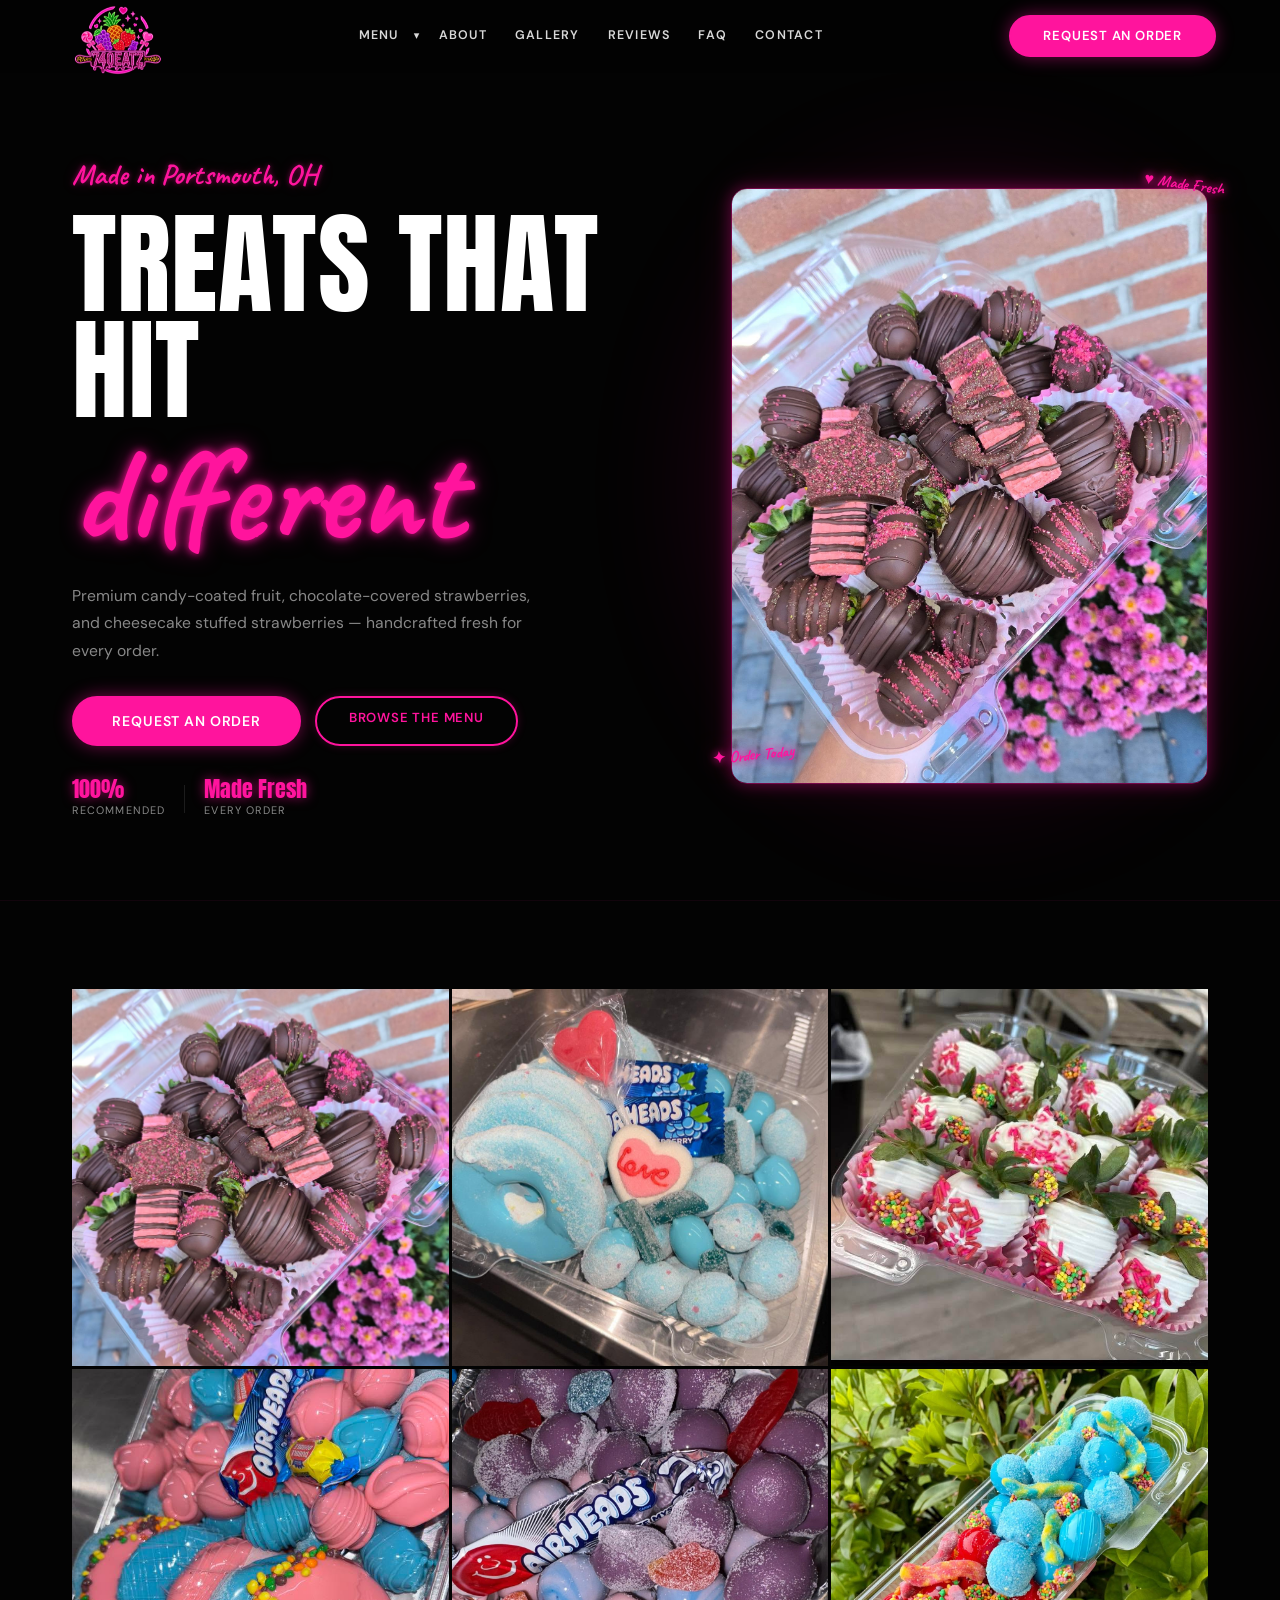
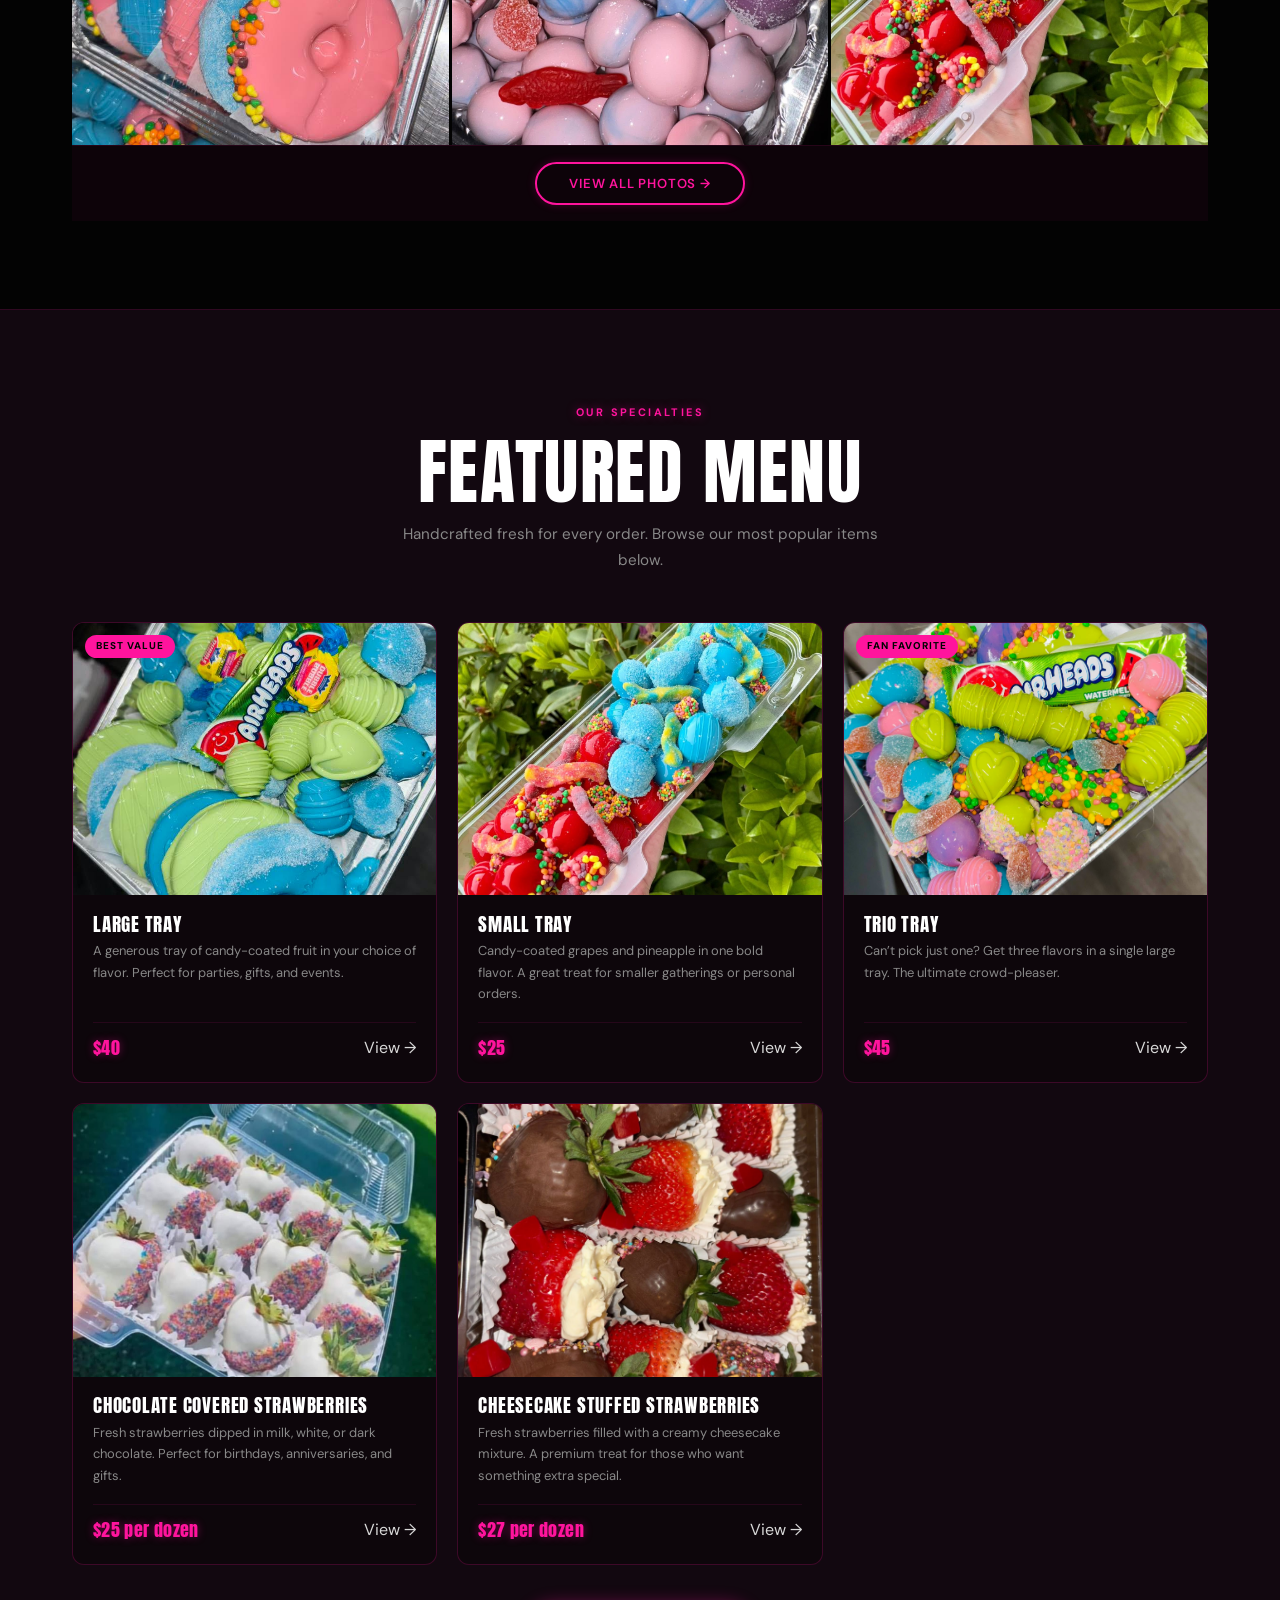
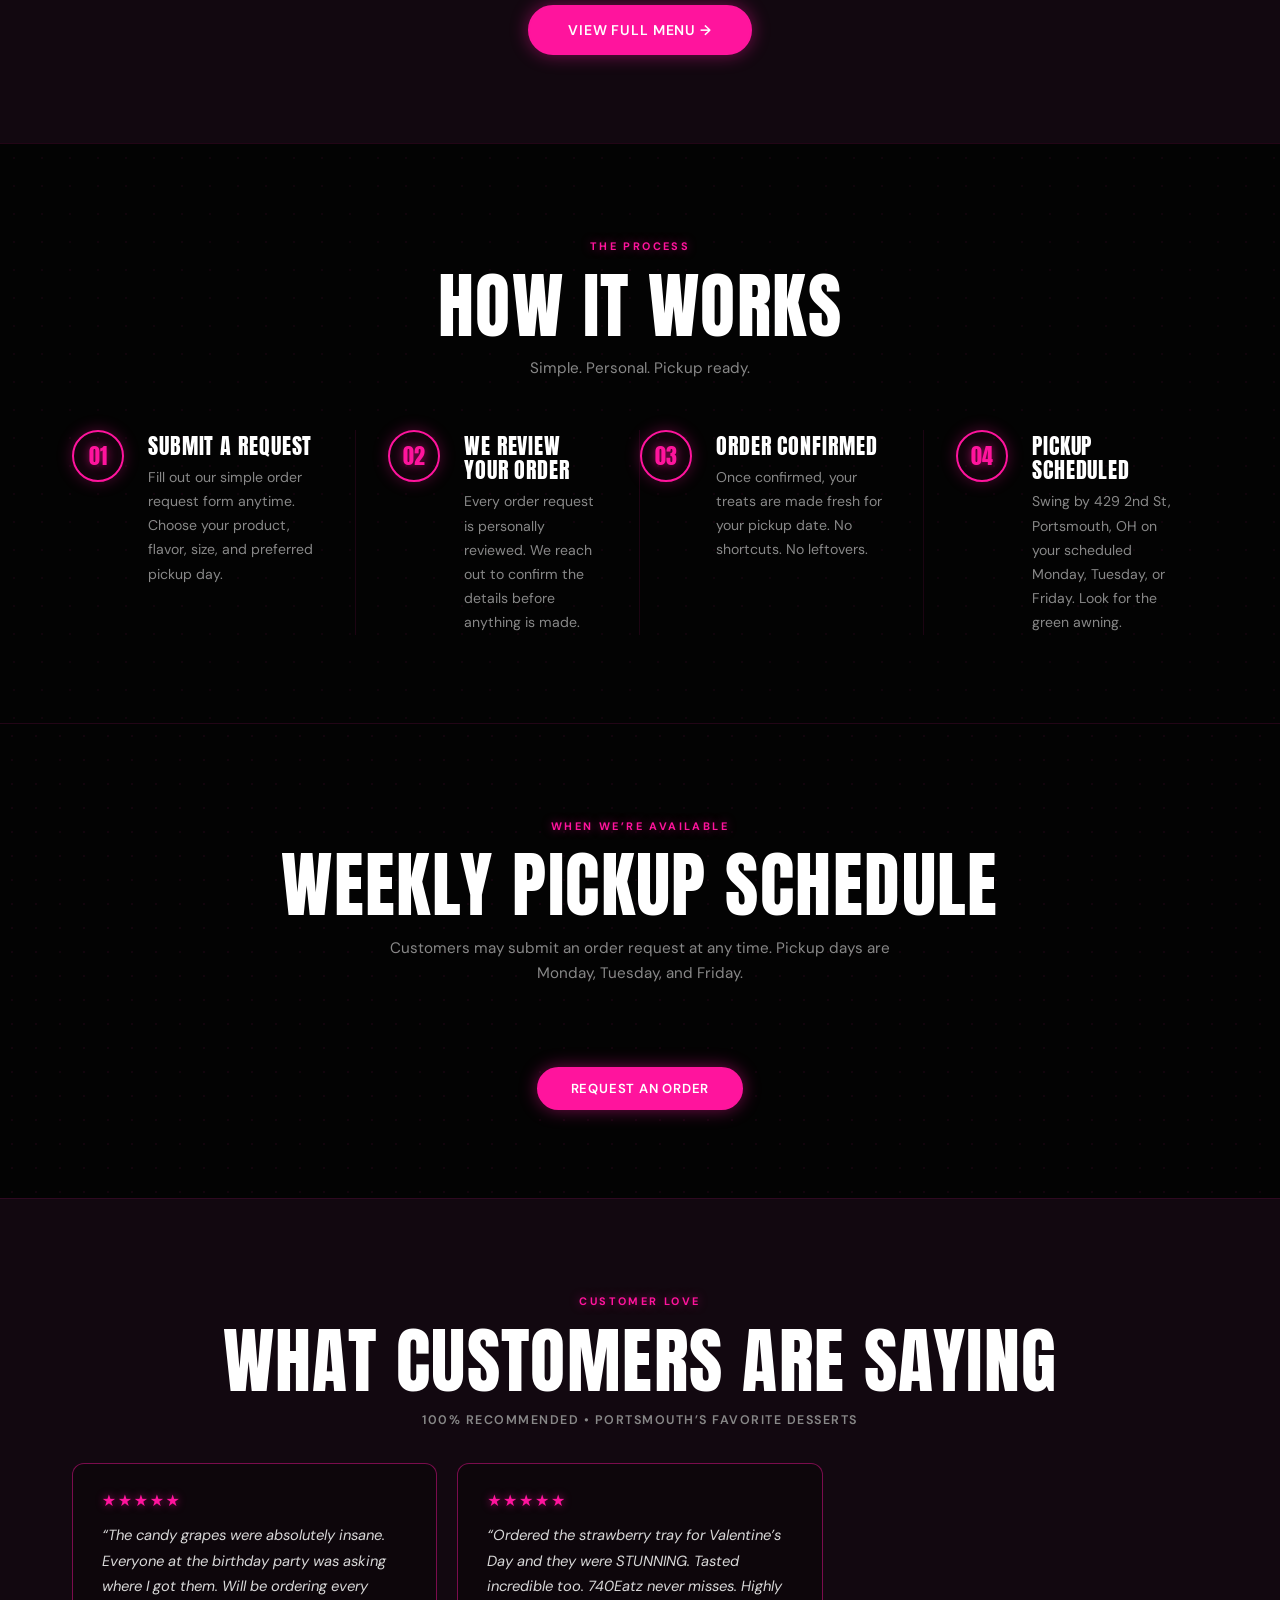
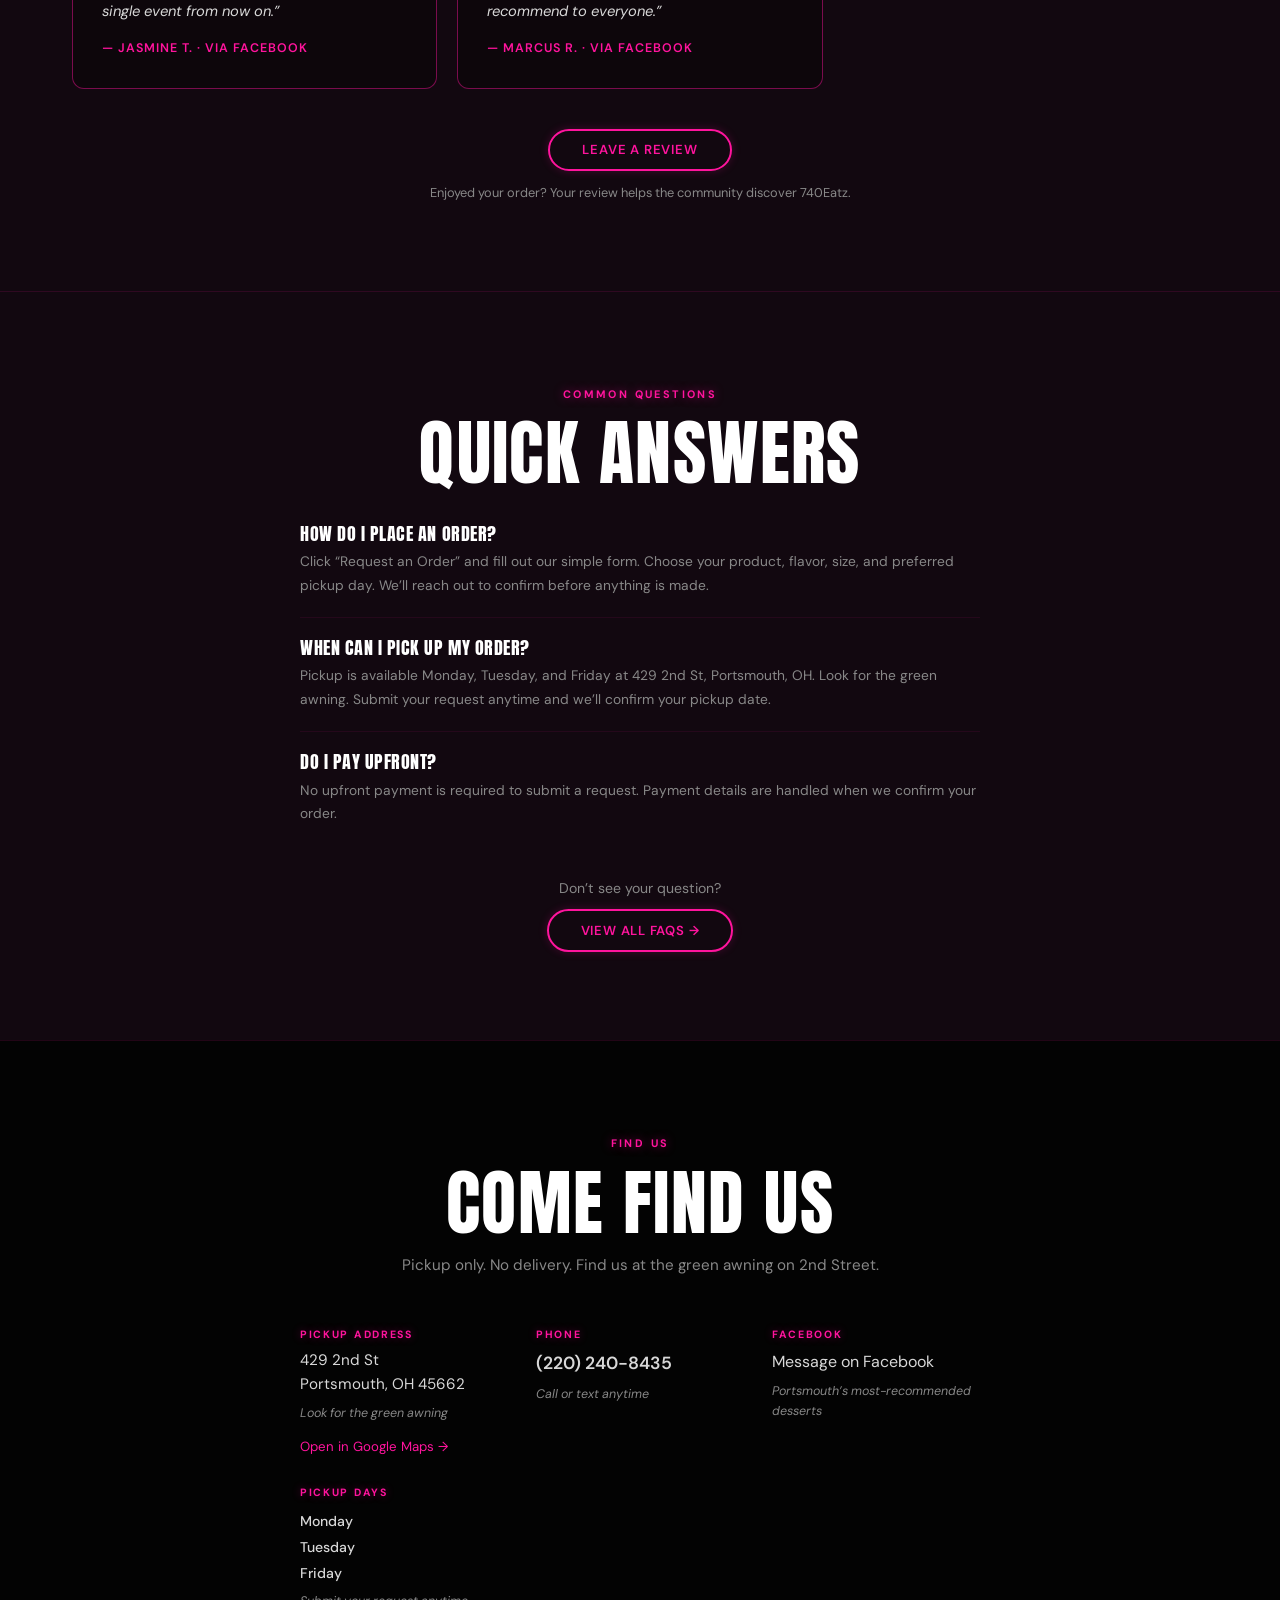
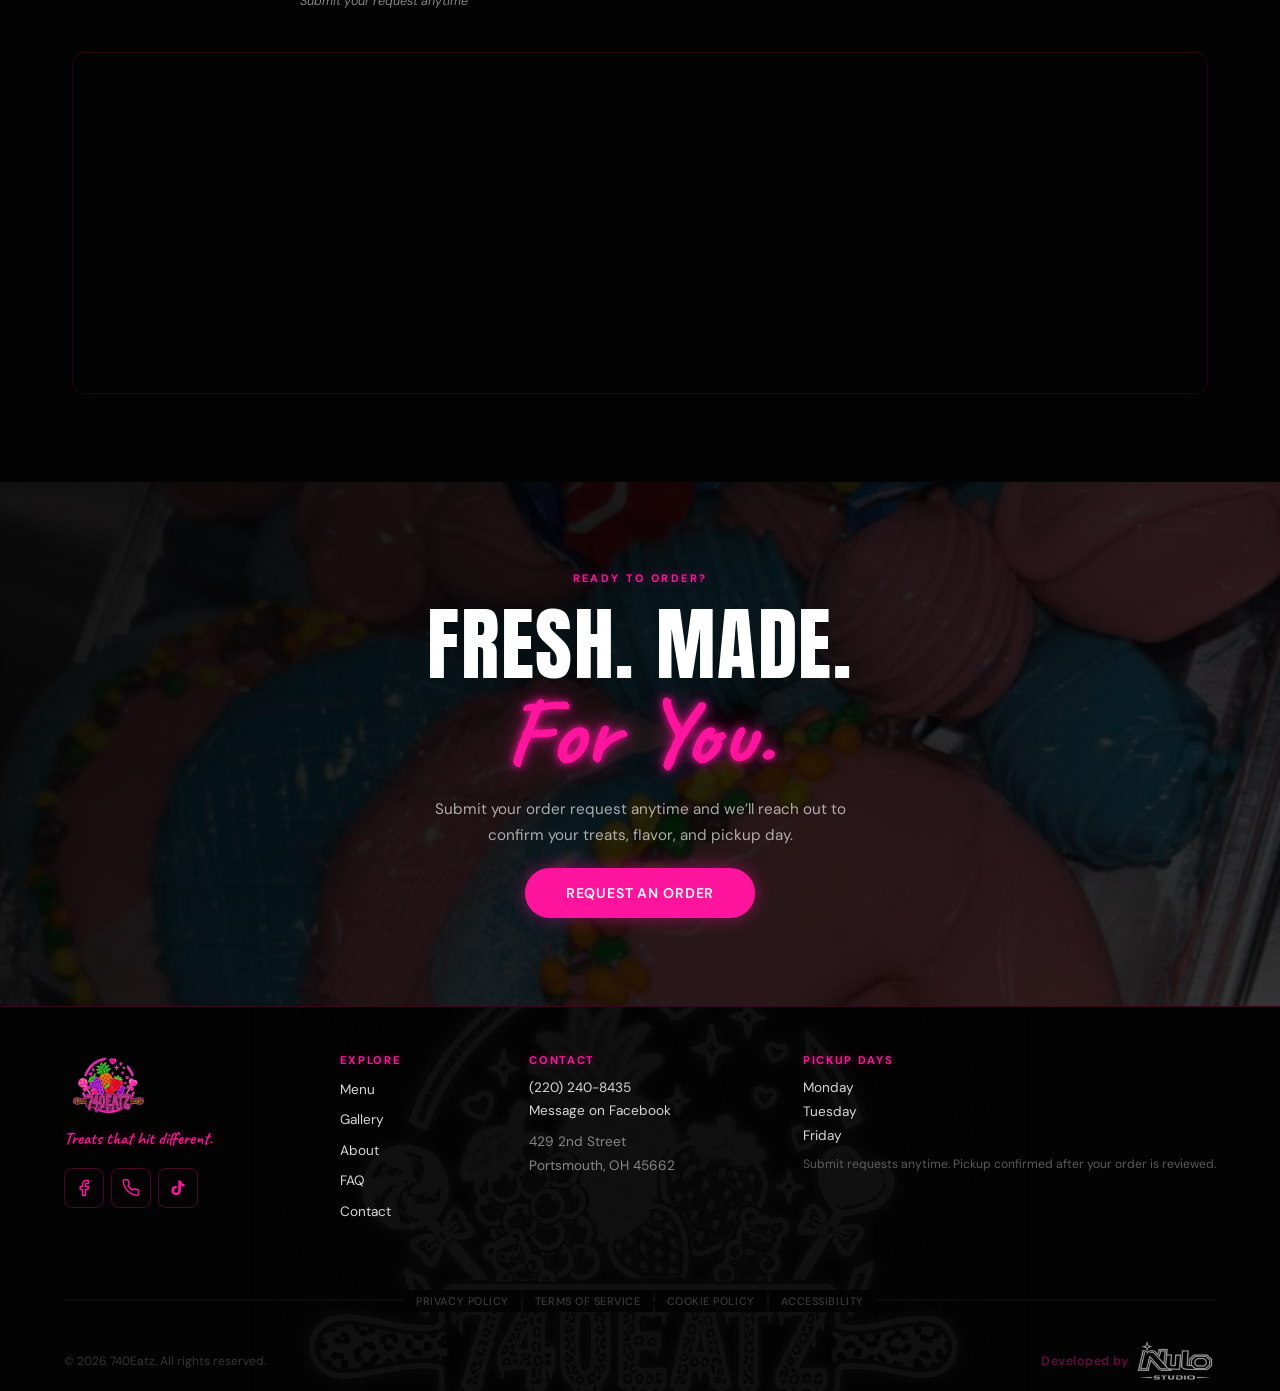
==== commit dfc5bf9b: "Final touches" ====
--- a/index.html
+++ b/index.html
@@ -161,6 +161,23 @@
 
 
         <!-- ============================================================
+             AVAILABILITY BANNER
+        ============================================================ -->
+
+        <div class="siteBanner" id="siteBanner" role="alert" aria-live="polite" aria-atomic="true" aria-hidden="true">
+
+            <div class="siteBannerInner">
+
+                <p class="siteBannerHeading">Orders Closed This Week</p>
+
+                <p class="siteBannerBody">We&rsquo;re taking a short break and aren&rsquo;t accepting new orders right now. Thank you for your patience.</p>
+
+            </div>
+
+        </div>
+
+
+        <!-- ============================================================
              HEADER
         ============================================================ -->
 
@@ -432,7 +449,7 @@
 
                 </div>
 
-                <h2 class="sectionHeadline">See What&rsquo;s Cooking at 740Eatz</h2>
+                <h2 class="sectionHeadline">See What&rsquo;s Cooking at <span class="businessName">740Eatz</span></h2>
 
             </div>
 
@@ -831,7 +848,7 @@
 
                             <p class="howOrderDesc">
 
-                                Swing by 429 2nd St, Portsmouth, OH on your scheduled Monday, Tuesday, or Friday. Look for the green awning.
+                                Swing by 429 2nd St, Portsmouth, OH on your scheduled <span class="pickupDaysListOr">Monday, Tuesday, or Friday</span>. Look for the green awning.
 
                             </p>
 
@@ -850,9 +867,6 @@
              WEEKLY PICKUP SCHEDULE
         ============================================================ -->
 
-        <!-- [DASHBOARD HOOK] data-pickup-days: source of truth for pickup day display -->
-        <!-- [DASHBOARD HOOK] pickupCapacityNote: update text via dashboard to reflect current capacity -->
-
         <section class="pickupScheduleSection revealOnScroll" id="pickupSchedule">
 
             <div class="sectionInner">
@@ -867,52 +881,37 @@
 
                 <p class="sectionSub">
 
-                    Customers may submit an order request at any time. Pickup days are Monday, Tuesday, and Friday.
+                    Customers may submit an order request at any time. Pickup days are <span class="pickupDaysListAnd">Monday, Tuesday, and Friday</span>.
 
                 </p>
 
-                <div
-                    class="pickupScheduleInner"
-                    data-pickup-days="Monday,Tuesday,Friday"
-                >
-
-                    <!-- [DASHBOARD HOOK] pickupDaysGrid: render day cards dynamically from data-pickup-days -->
-
-                    <div class="pickupDaysGrid">
-
-                        <div class="pickupDayCard">
-
-                            <span class="pickupDayAbbr" aria-hidden="true">MON</span>
-
-                            <span class="pickupDayFull">Monday</span>
-
-                        </div>
-
-                        <div class="pickupDayCard">
-
-                            <span class="pickupDayAbbr" aria-hidden="true">TUE</span>
-
-                            <span class="pickupDayFull">Tuesday</span>
-
-                        </div>
-
-                        <div class="pickupDayCard">
-
-                            <span class="pickupDayAbbr" aria-hidden="true">FRI</span>
-
-                            <span class="pickupDayFull">Friday</span>
-
-                        </div>
-
-                    </div>
-
-                    <!-- [DASHBOARD HOOK] pickupCapacityNote: capacity per day can be surfaced here -->
-
-                    <p class="pickupCapacityNote">
-
-                        We typically prepare 10&ndash;15 orders per pickup day. Submit your request anytime and we&rsquo;ll confirm your pickup date.
-
-                    </p>
+                <div class="pickupScheduleInner">
+
+                    <!-- Day cards — populated from API pickupDays field -->
+
+                    <div class="pickupDaysGrid" id="pickupDaysGrid"></div>
+
+                    <!-- Last updated timestamp — shown when API returns updatedAt -->
+
+                    <p class="pickupLastUpdated" id="pickupLastUpdated" hidden></p>
+
+                    <!-- Pickup Hours — shown when API returns pickupConfiguration.windows -->
+
+                    <div class="pickupHoursWrap" id="pickupHoursWrap" hidden>
+
+                        <h3 class="pickupHoursHeading">Pickup Hours</h3>
+
+                        <div class="pickupHoursGrid"></div>
+
+                    </div>
+
+                    <!-- Pickup Instructions — shown when API returns pickupConfiguration.message -->
+
+                    <div class="pickupMessageWrap" id="pickupMessageWrap" hidden>
+
+                        <p class="pickupMessageText"></p>
+
+                    </div>
 
                 </div>
 
@@ -1035,7 +1034,7 @@
 
                         <p class="homeFaqA">
 
-                            Pickup is available Monday, Tuesday, and Friday at 429 2nd St, Portsmouth, OH. Look for the green awning. Submit your request anytime and we&rsquo;ll confirm your pickup date.
+                            Pickup is available <span class="pickupDaysListAnd">Monday, Tuesday, and Friday</span> at 429 2nd St, Portsmouth, OH. Look for the green awning. Submit your request anytime and we&rsquo;ll confirm your pickup date.
 
                         </p>
 
@@ -1147,7 +1146,7 @@
 
                         <span class="homeContactLabel">Pickup Days</span>
 
-                        <div class="homeContactDays">
+                        <div class="homeContactDays" id="homeContactDays">
 
                             <span class="homeContactDay">Monday</span>
 
@@ -1411,7 +1410,7 @@
 
                         <h4 class="footerHeading">Pickup Days</h4>
 
-                        <ul class="footerPickupDays">
+                        <ul class="footerPickupDays" id="footerPickupDays">
 
                             <li>Monday</li>
 
@@ -1451,7 +1450,7 @@
 
                 <div class="footerBottom">
 
-                    <p class="footerCopyright">&copy; <span id="copyrightYear"></span> 740Eatz. All rights reserved.</p>
+                    <p class="footerCopyright">&copy; <span id="copyrightYear"></span> <span class="businessName">740Eatz</span>. All rights reserved.</p>
 
                     <a
                         class="footerDevCredit"
--- a/css/styleIndex.css
+++ b/css/styleIndex.css
@@ -43,6 +43,8 @@
 
     --headerH:       64px;
 
+    --bannerH:       0px;
+
     --radiusCard:    12px;
 
     --radiusPill:    50px;
@@ -72,7 +74,7 @@
 
     scroll-behavior: smooth;
 
-    scroll-padding-top: var(--headerH);
+    scroll-padding-top: calc(var(--headerH) + var(--bannerH));
 
     -webkit-text-size-adjust: 100%;
 
@@ -453,7 +455,7 @@
 
     position: fixed;
 
-    top: 0;
+    top: var(--bannerH);
 
     left: 0;
 
@@ -550,7 +552,15 @@
 
     position: fixed;
 
-    inset: 0;
+    top: 0;
+
+    left: 0;
+
+    width: 100vw;
+
+    height: 100vh;
+
+    height: 100dvh;
 
     background-color: rgba(3, 3, 3, 0.97);
 
@@ -562,9 +572,9 @@
 
     align-items: center;
 
-    justify-content: center;
-
-    padding: calc(var(--headerH) + 2rem) 2rem 2rem;
+    justify-content: flex-start;
+
+    padding: calc(var(--bannerH) + var(--headerH) + 2rem) 2rem 2rem;
 
     transition:
         opacity 0.28s ease,
@@ -861,6 +871,94 @@
 
 
 /* ============================================================
+   AVAILABILITY BANNER
+============================================================ */
+
+.siteBanner
+{
+
+    position: fixed;
+
+    top: 0;
+
+    left: 0;
+
+    right: 0;
+
+    z-index: 101;
+
+    background-color: #ffffff;
+
+    border-bottom: 1px solid rgba(0, 0, 0, 0.1);
+
+    text-align: center;
+
+    opacity: 0;
+
+    visibility: hidden;
+
+    transition:
+        opacity 0.35s ease,
+        visibility 0.35s ease;
+
+}
+
+.siteBanner.isVisible
+{
+
+    opacity: 1;
+
+    visibility: visible;
+
+}
+
+.siteBannerInner
+{
+
+    max-width: var(--maxWidth);
+
+    margin: 0 auto;
+
+    padding: 0.65rem 1.5rem;
+
+}
+
+.siteBannerHeading
+{
+
+    font-family: var(--fontSans);
+
+    font-size: 0.88rem;
+
+    font-weight: 700;
+
+    color: #c0000c;
+
+    margin: 0 0 0.2rem;
+
+    letter-spacing: 0.01em;
+
+}
+
+.siteBannerBody
+{
+
+    font-family: var(--fontSans);
+
+    font-size: 0.82rem;
+
+    font-weight: 400;
+
+    color: #111111;
+
+    margin: 0;
+
+    line-height: 1.45;
+
+}
+
+
+/* ============================================================
    HERO SECTION
 ============================================================ */
 
@@ -879,7 +977,7 @@
 
     align-items: center;
 
-    padding-top: var(--headerH);
+    padding-top: calc(var(--headerH) + var(--bannerH));
 
     overflow: hidden;
 
@@ -1672,7 +1770,7 @@
 
     background-color: var(--clrBlack);
 
-    padding-top: calc(var(--headerH) + 3rem);
+    padding-top: calc(var(--headerH) + var(--bannerH) + 3rem);
 
     padding-bottom: 3rem;
 
@@ -1794,7 +1892,7 @@
 
     background-color: var(--clrBlack);
 
-    padding-top: calc(var(--headerH) + 3rem);
+    padding-top: calc(var(--headerH) + var(--bannerH) + 3rem);
 
     padding-bottom: 3rem;
 
@@ -3079,7 +3177,9 @@
 
     flex-direction: column;
 
-    gap: 0.5rem;
+    align-items: center;
+
+    gap: 1.25rem;
 
 }
 
@@ -3089,6 +3189,8 @@
     font-size: 0.75rem;
 
     color: rgba(255, 255, 255, 0.2);
+
+    text-align: center;
 
 }
 
@@ -4659,14 +4761,14 @@
 
     display: grid;
 
-    grid-template-columns: repeat(3, 1fr);
+    grid-template-columns: repeat(auto-fit, minmax(120px, 140px));
+
+    justify-content: center;
 
     gap: 1rem;
 
     margin: 2rem auto;
 
-    max-width: 480px;
-
 }
 
 .pickupDayCard
@@ -4761,8 +4863,137 @@
 
 }
 
-/* [DASHBOARD HOOK] — pickupDayCard will receive data-capacity-remaining attribute
-   when the order management system is connected. JS can then display capacity here. */
+/* ── Pickup Hours ── */
+
+.pickupHoursWrap
+{
+
+    margin-top: 2.5rem;
+
+    text-align: center;
+
+}
+
+.pickupHoursHeading
+{
+
+    font-family: var(--fontSans);
+
+    font-size: 0.72rem;
+
+    font-weight: 700;
+
+    letter-spacing: 0.12em;
+
+    text-transform: uppercase;
+
+    color: var(--clrMuted);
+
+    margin-bottom: 1.25rem;
+
+}
+
+.pickupHoursGrid
+{
+
+    display: flex;
+
+    flex-direction: column;
+
+    align-items: center;
+
+    gap: 1.25rem;
+
+}
+
+.pickupWindowBlock
+{
+
+    text-align: center;
+
+}
+
+.pickupWindowDays
+{
+
+    font-family: var(--fontSans);
+
+    font-size: 0.9rem;
+
+    font-weight: 600;
+
+    color: var(--clrWhite);
+
+    margin-bottom: 0.2rem;
+
+}
+
+.pickupWindowTimes
+{
+
+    font-family: var(--fontSans);
+
+    font-size: 0.86rem;
+
+    font-weight: 400;
+
+    color: var(--clrSoftText);
+
+}
+
+
+/* ── Pickup Message ── */
+
+.pickupMessageWrap
+{
+
+    margin-top: 2rem;
+
+    text-align: center;
+
+}
+
+.pickupMessageText
+{
+
+    font-family: var(--fontSans);
+
+    font-size: 0.86rem;
+
+    color: var(--clrMuted);
+
+    line-height: 1.65;
+
+    max-width: 520px;
+
+    margin: 0 auto;
+
+}
+
+
+/* ── Last Updated ── */
+
+.pickupLastUpdated
+{
+
+    margin-top: 1.75rem;
+
+    font-family: var(--fontSans);
+
+    font-size: 0.76rem;
+
+    color: var(--clrMuted);
+
+    text-align: center;
+
+}
+
+.pickupLastUpdatedValue
+{
+
+    color: var(--clrSoftText);
+
+}
 
 
 /* ============================================================
@@ -5038,7 +5269,7 @@
 
         height: 340px;
 
-        padding: var(--headerH) 1.5rem 2rem;
+        padding: calc(var(--headerH) + var(--bannerH)) 1.5rem 2rem;
 
         overflow: hidden;
 
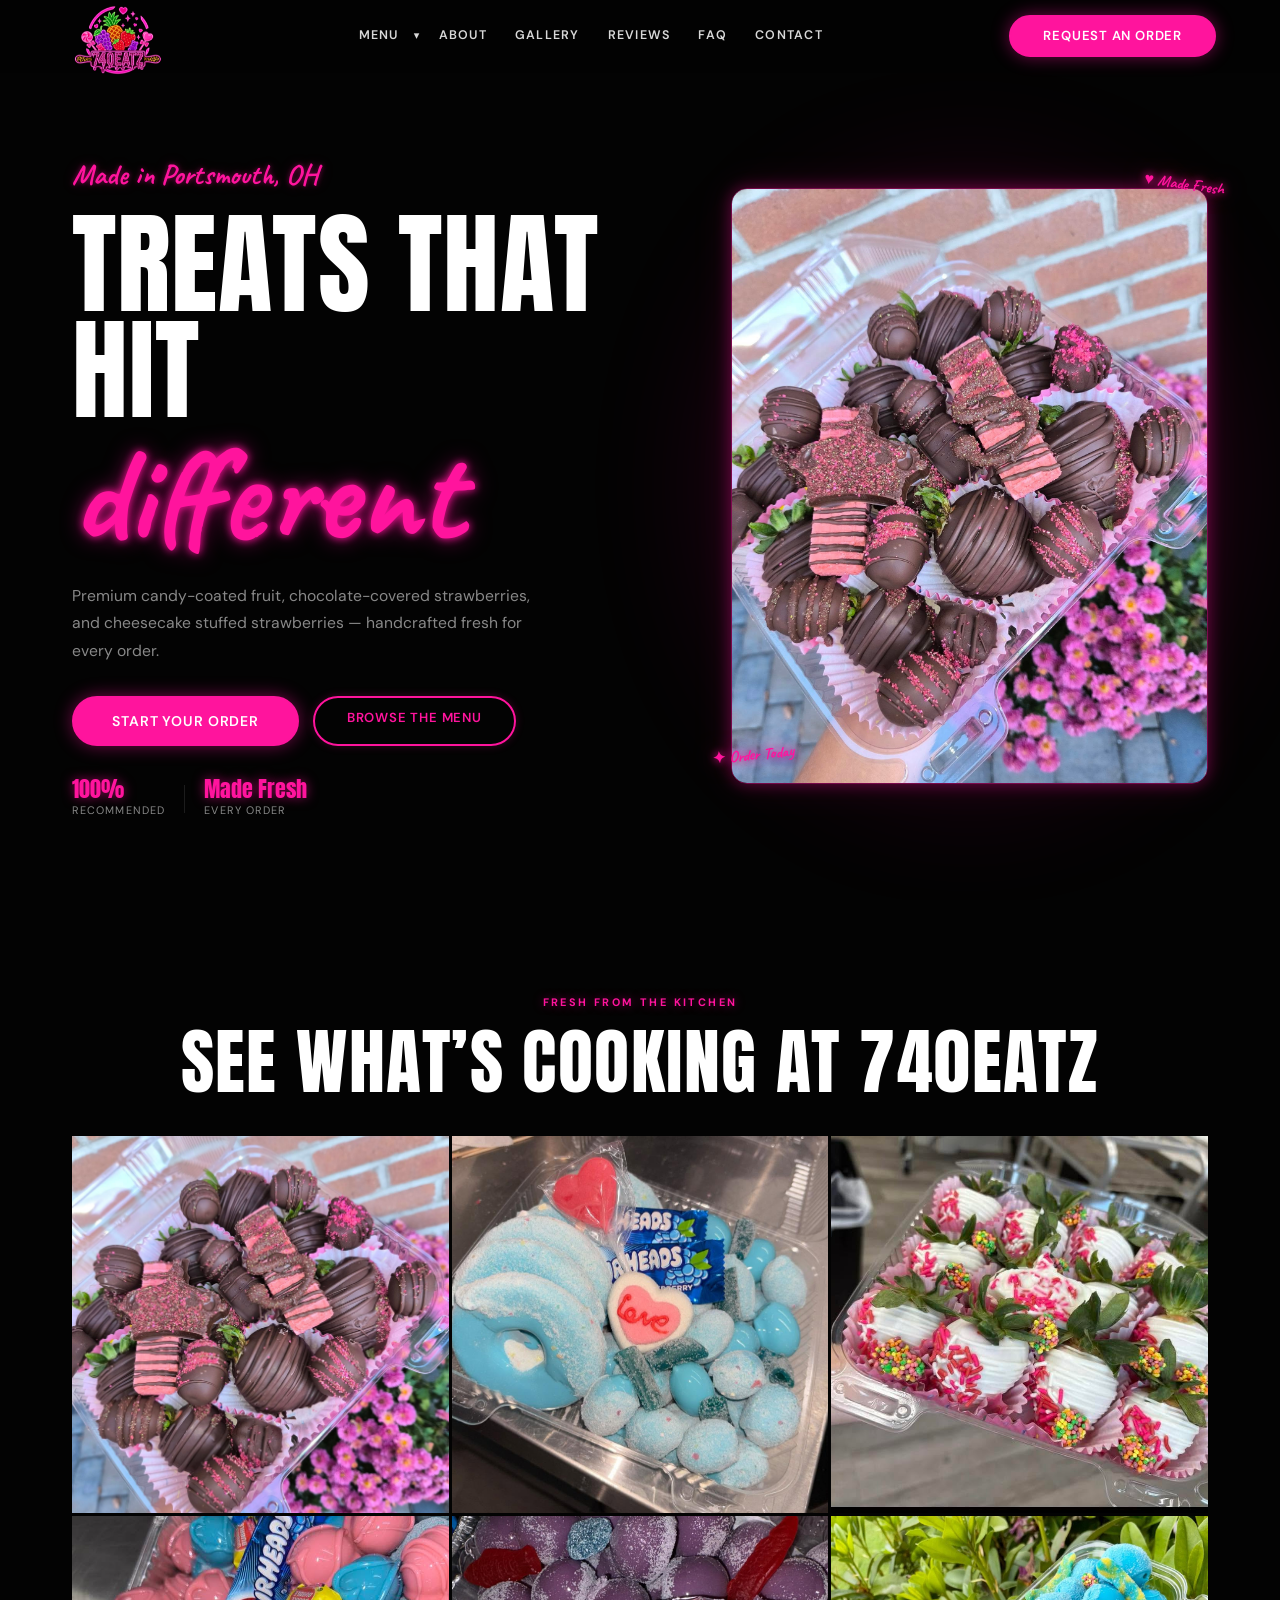
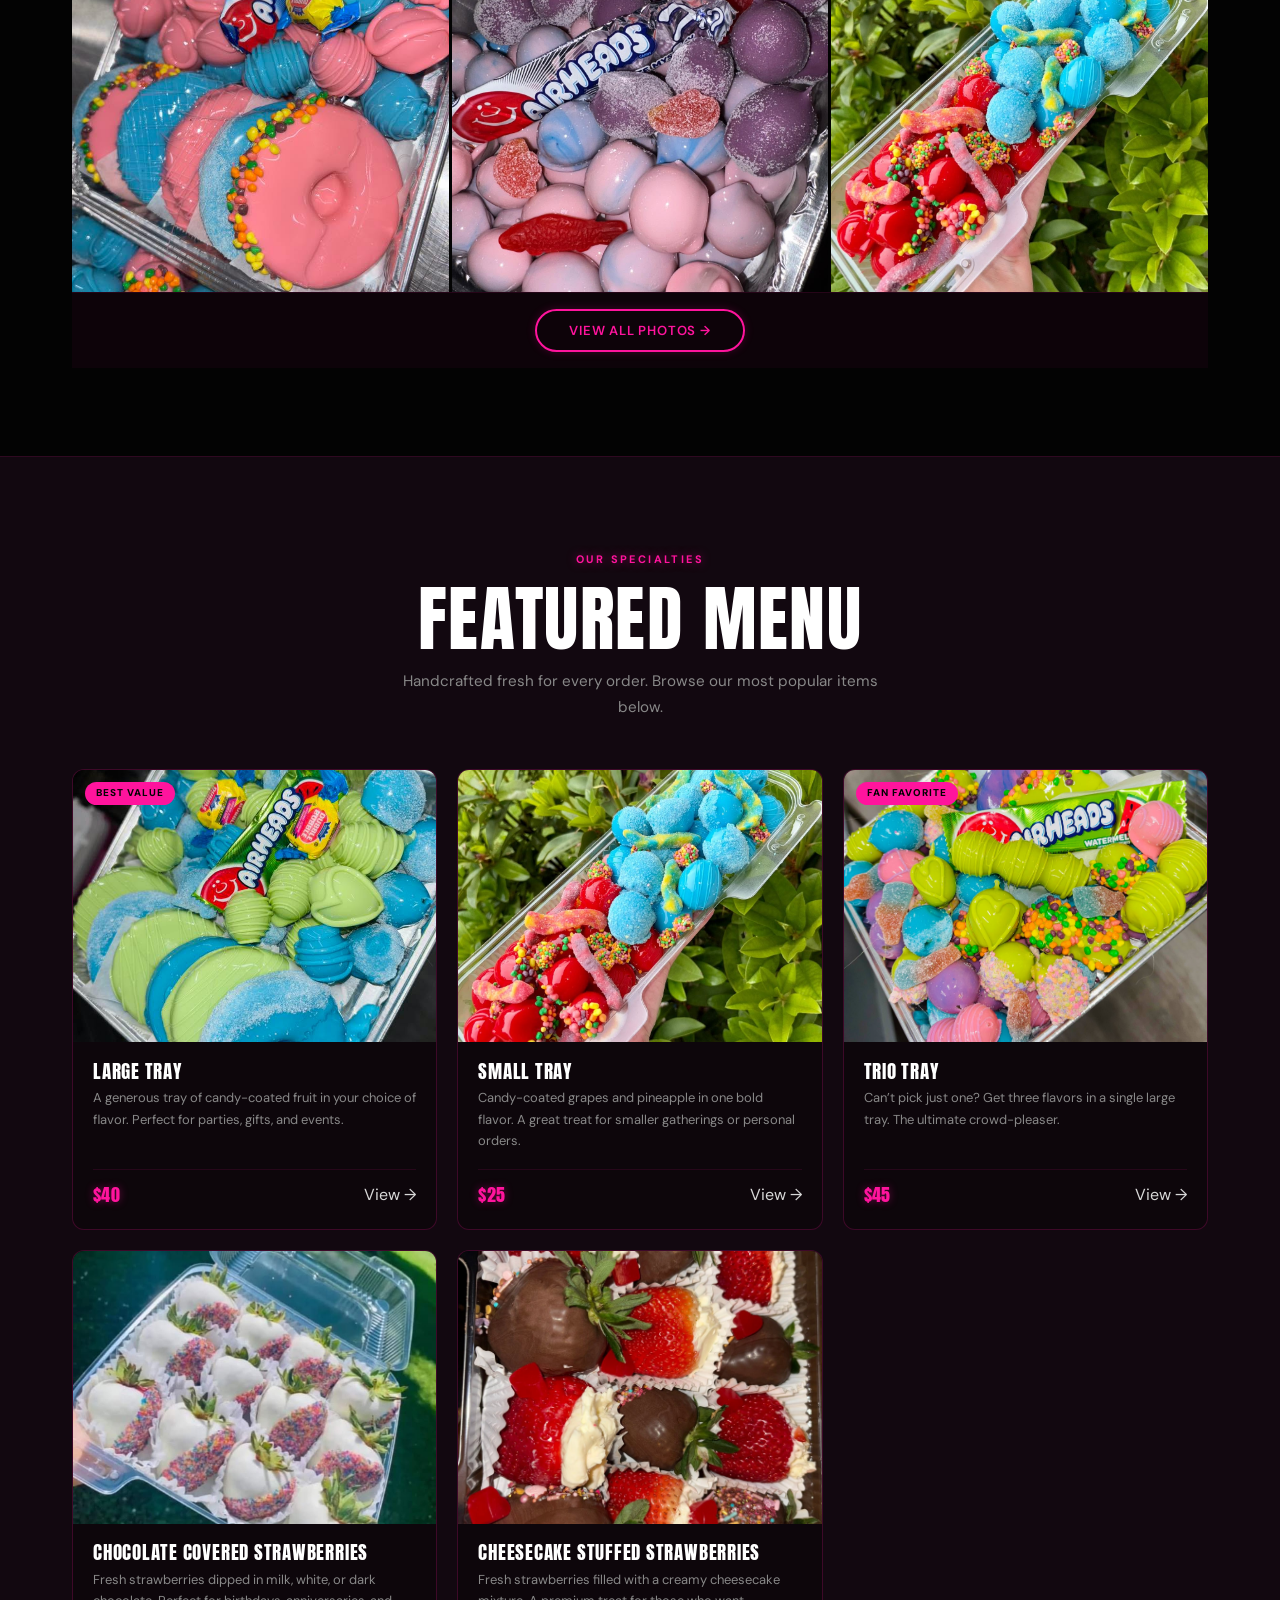
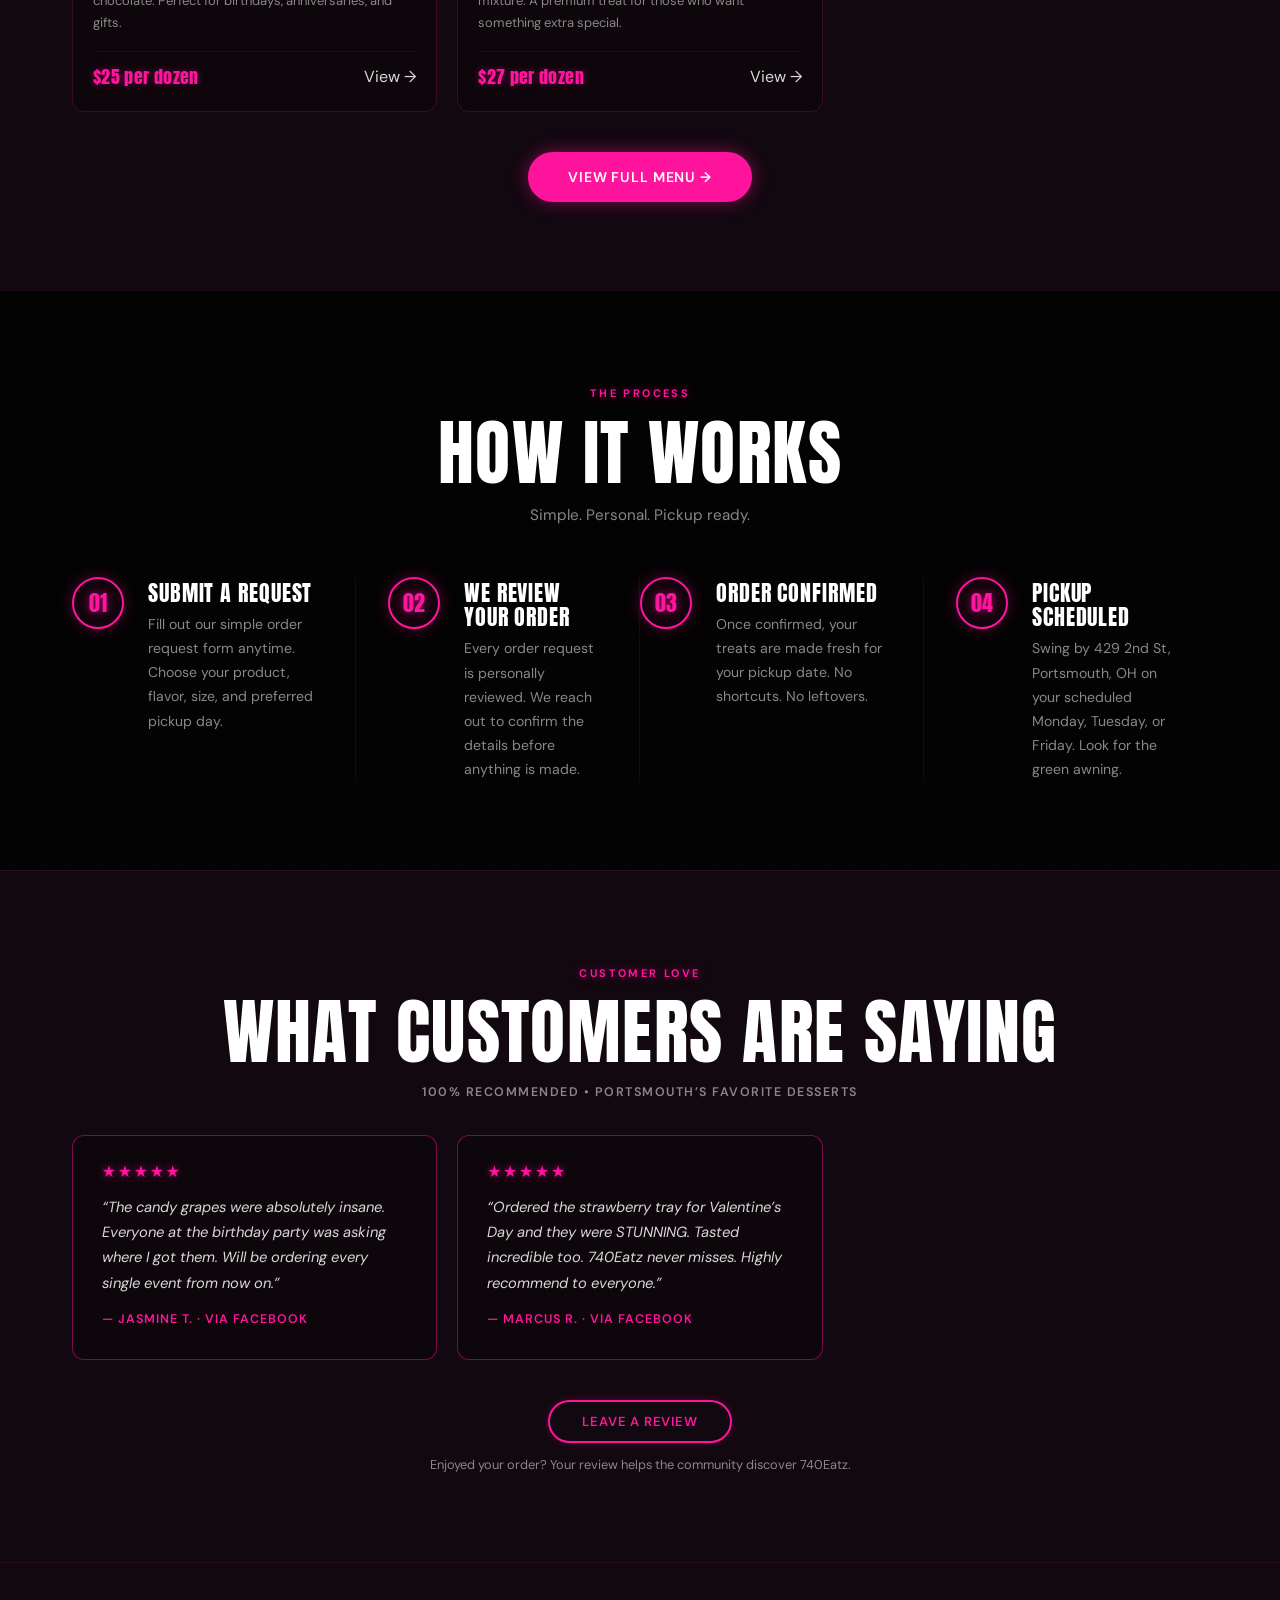
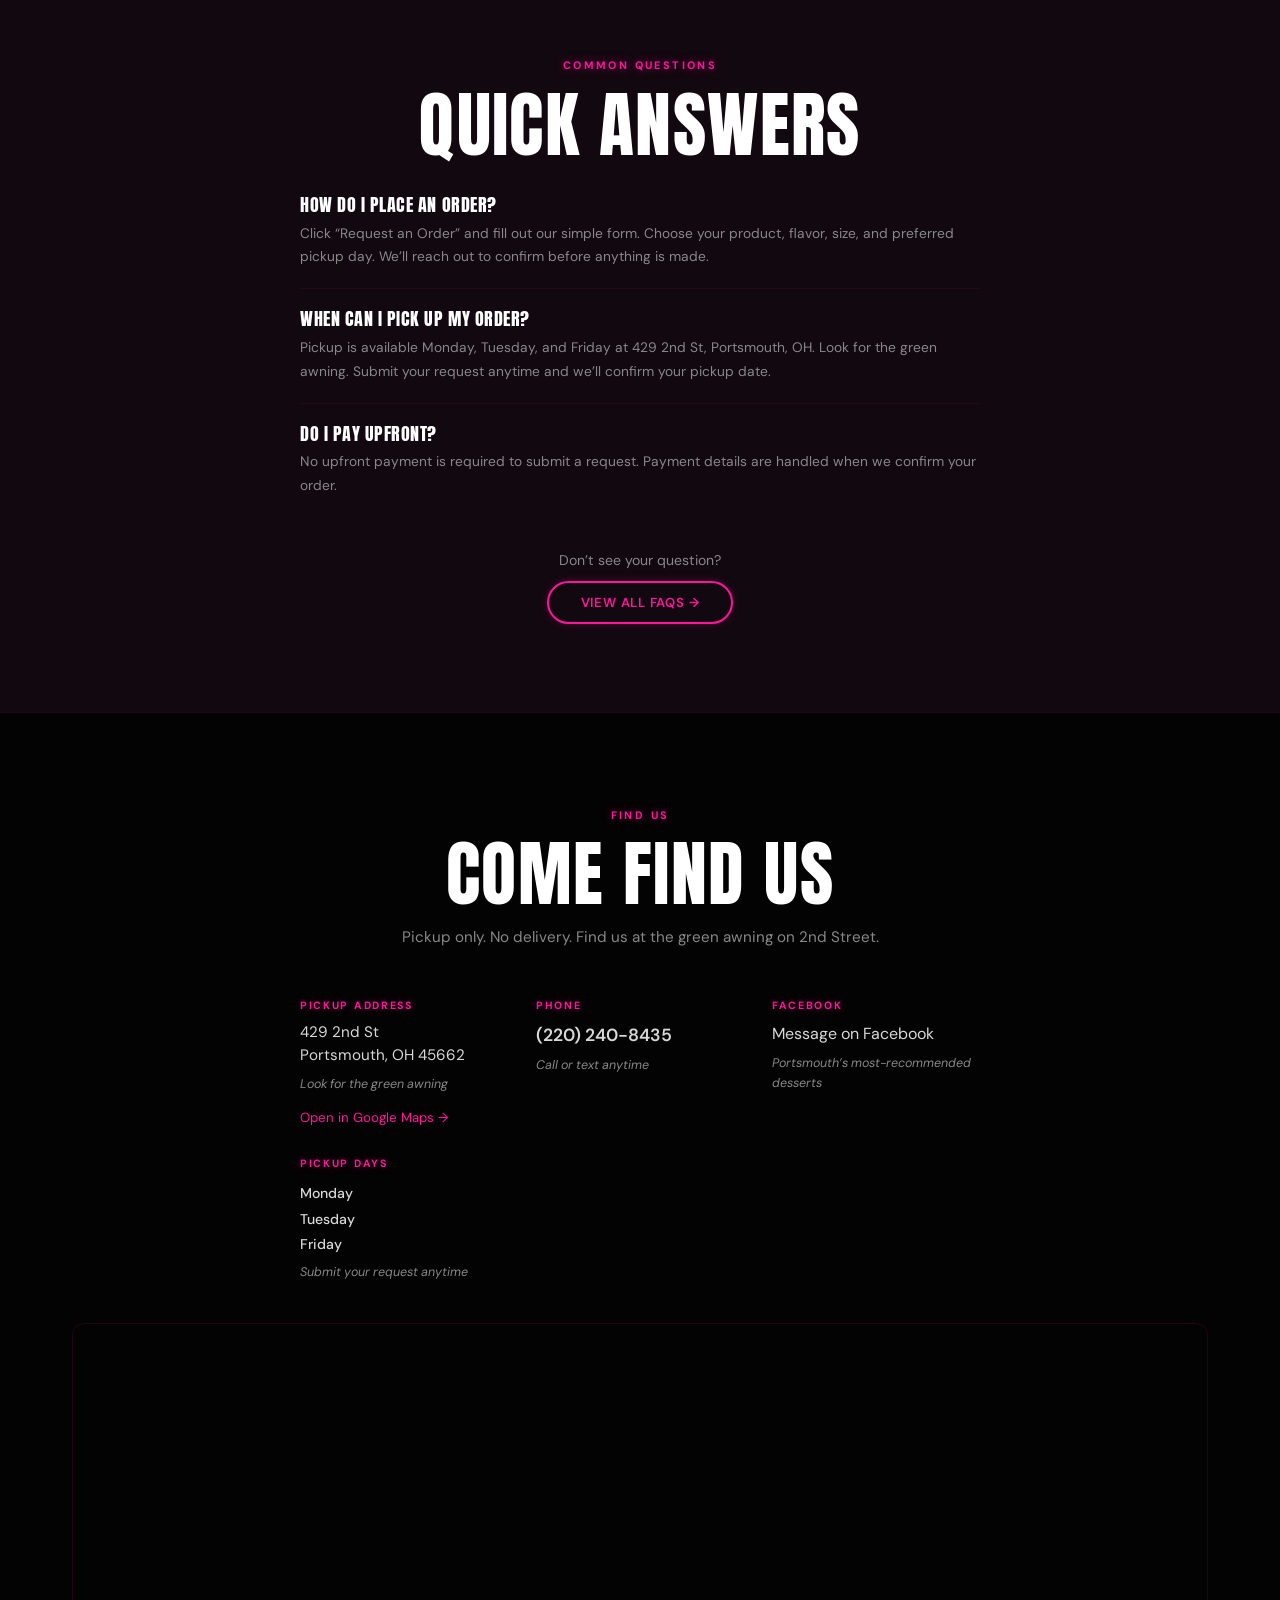
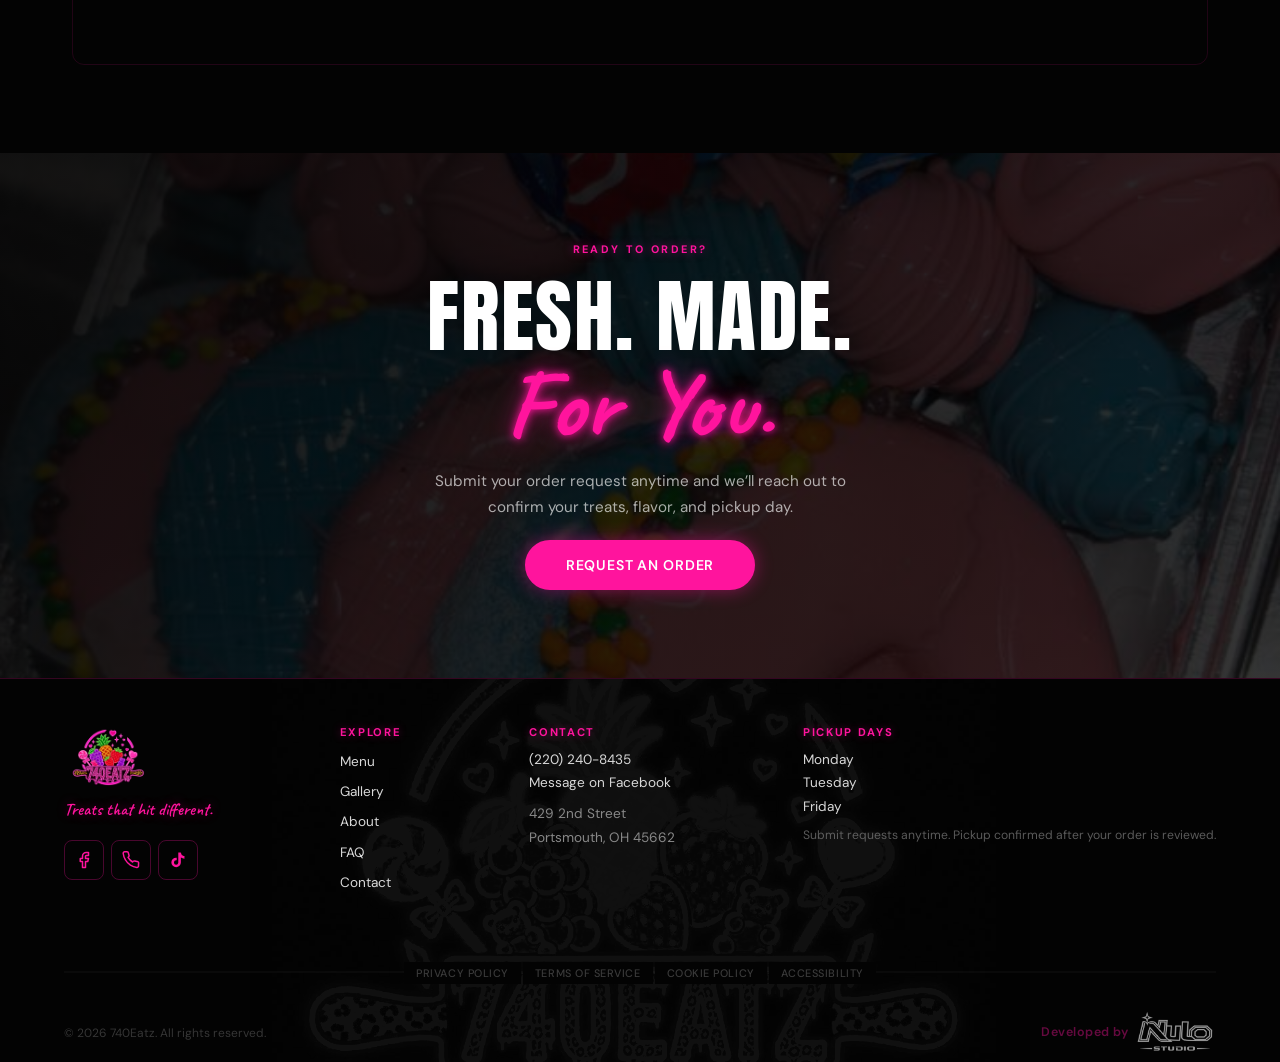
==== commit 0a4b83c3: "Release v1.0.0 - Website Complete" ====
--- a/index.html
+++ b/index.html
@@ -371,7 +371,7 @@
 
                         <a class="btnPrimary btnLarge" href="orderPage.html">
 
-                            Request an Order
+                            Start Your Order
 
                         </a>
 
@@ -449,7 +449,7 @@
 
                 </div>
 
-                <h2 class="sectionHeadline">See What&rsquo;s Cooking at <span class="businessName">740Eatz</span></h2>
+                <h2 class="sectionHeadline">See What&rsquo;s Cooking at 740Eatz</h2>
 
             </div>
 
@@ -867,7 +867,7 @@
              WEEKLY PICKUP SCHEDULE
         ============================================================ -->
 
-        <section class="pickupScheduleSection revealOnScroll" id="pickupSchedule">
+        <section class="pickupScheduleSection revealOnScroll" id="pickupSchedule" hidden>
 
             <div class="sectionInner">
 
--- a/css/styleIndex.css
+++ b/css/styleIndex.css
@@ -2216,6 +2216,13 @@
     grid-template-columns: repeat(2, 1fr);
 
     gap: 0.75rem;
+
+}
+
+.customTrayDetailsGroup
+{
+
+    grid-column: 1 / -1;
 
 }
 
@@ -4839,21 +4846,6 @@
 
 }
 
-.pickupCapacityNote
-{
-
-    font-size: 0.86rem;
-
-    color: var(--clrMuted);
-
-    line-height: 1.72;
-
-    max-width: 420px;
-
-    margin: 0 auto 2rem;
-
-}
-
 .pickupCtaWrap
 {
 
@@ -5354,8 +5346,8 @@
 
 
 /* ============================================================
-   GALLERY INTRO — MOBILE BRIDGE SECTION
-   Hidden on desktop. No border, no supporting copy.
+   GALLERY INTRO — SECTION HEADING
+   Shown at every breakpoint. No border, no supporting copy.
 ============================================================ */
 
 .galleryIntroSection
@@ -5372,35 +5364,18 @@
 
 }
 
-@media (min-width: 1024px)
-{
-
-    .galleryIntroSection
-    {
-
-        display: none;
-
-    }
-
-}
-
-/* ── Remove mini gallery separator on mobile ── */
-
-@media (max-width: 1023px)
-{
-
-    .miniGallerySection
-    {
-
-        border-top: none;
-
-    }
-
-    .miniGallerySection .sectionInner
-    {
-
-        padding-top: 0;
-
-    }
-
-}
+/* ── Remove mini gallery separator — the intro heading above it is the divider ── */
+
+.miniGallerySection
+{
+
+    border-top: none;
+
+}
+
+.miniGallerySection .sectionInner
+{
+
+    padding-top: 0;
+
+}
